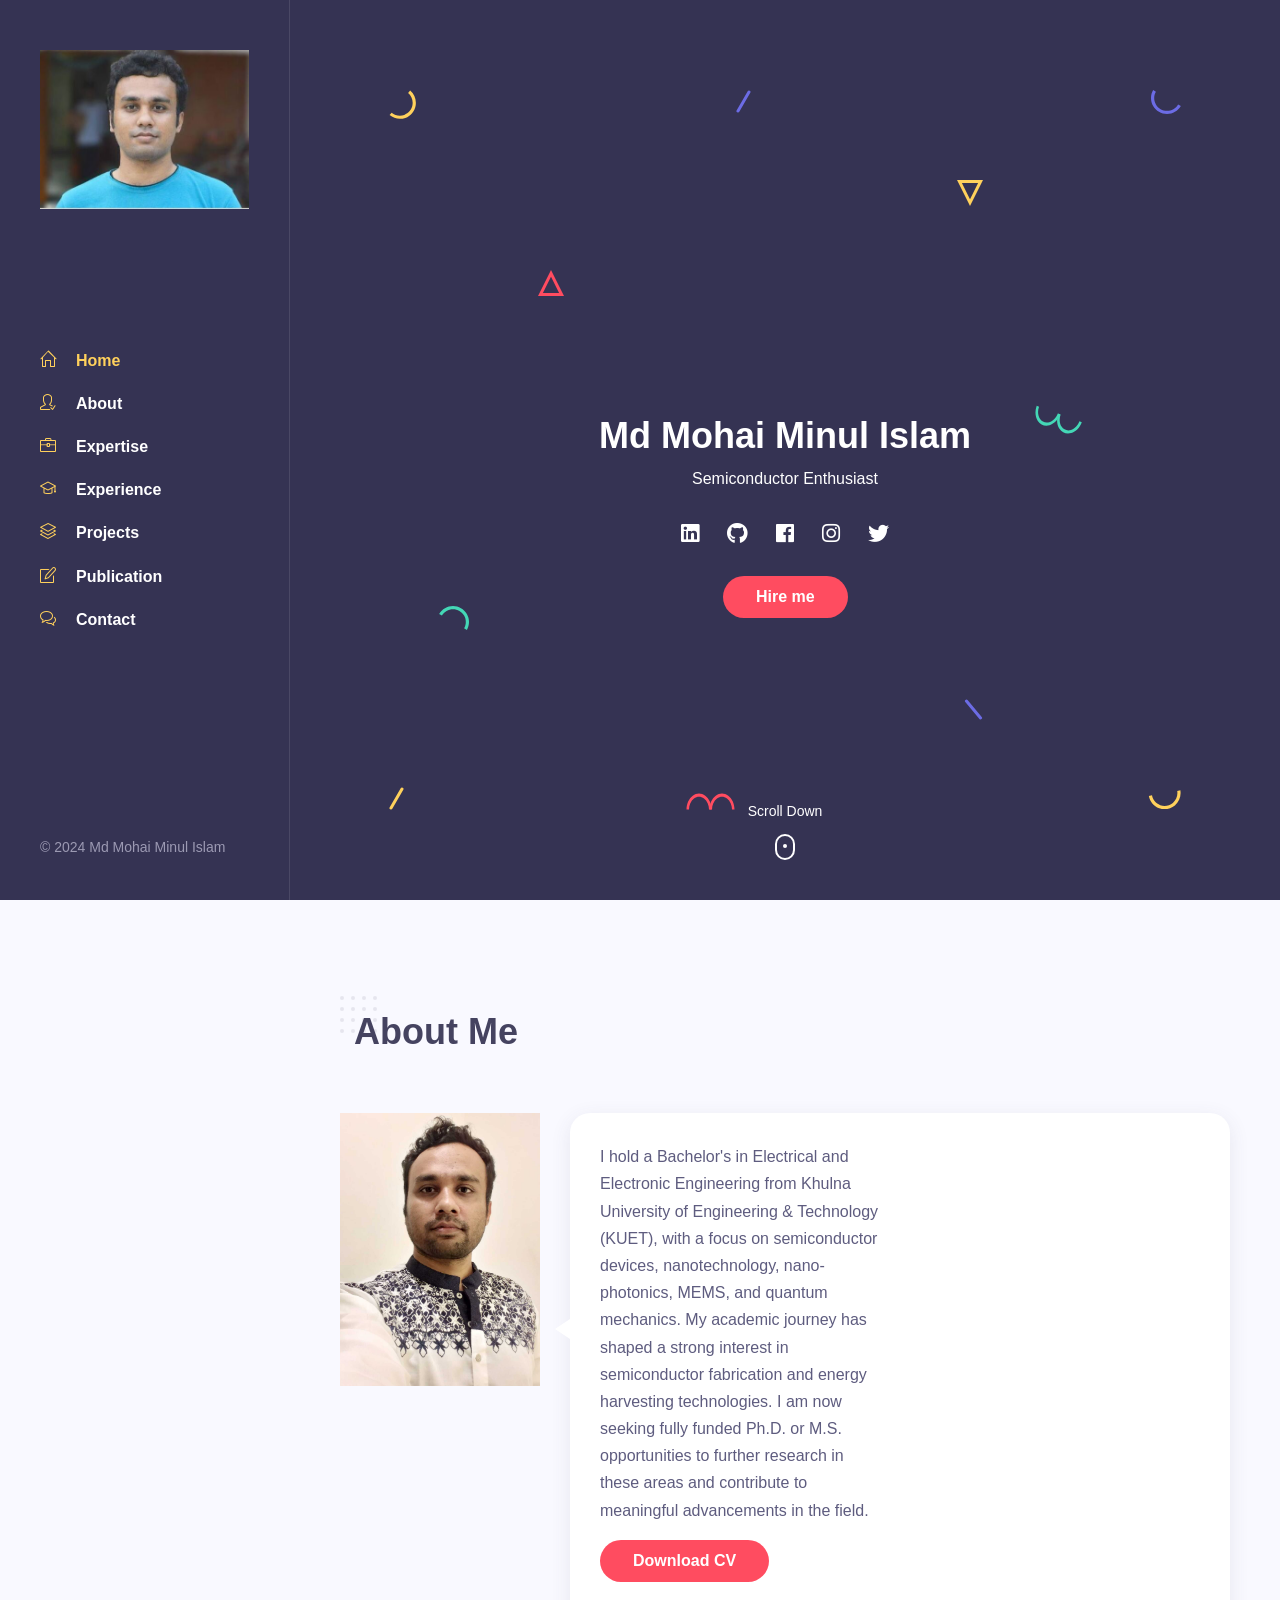
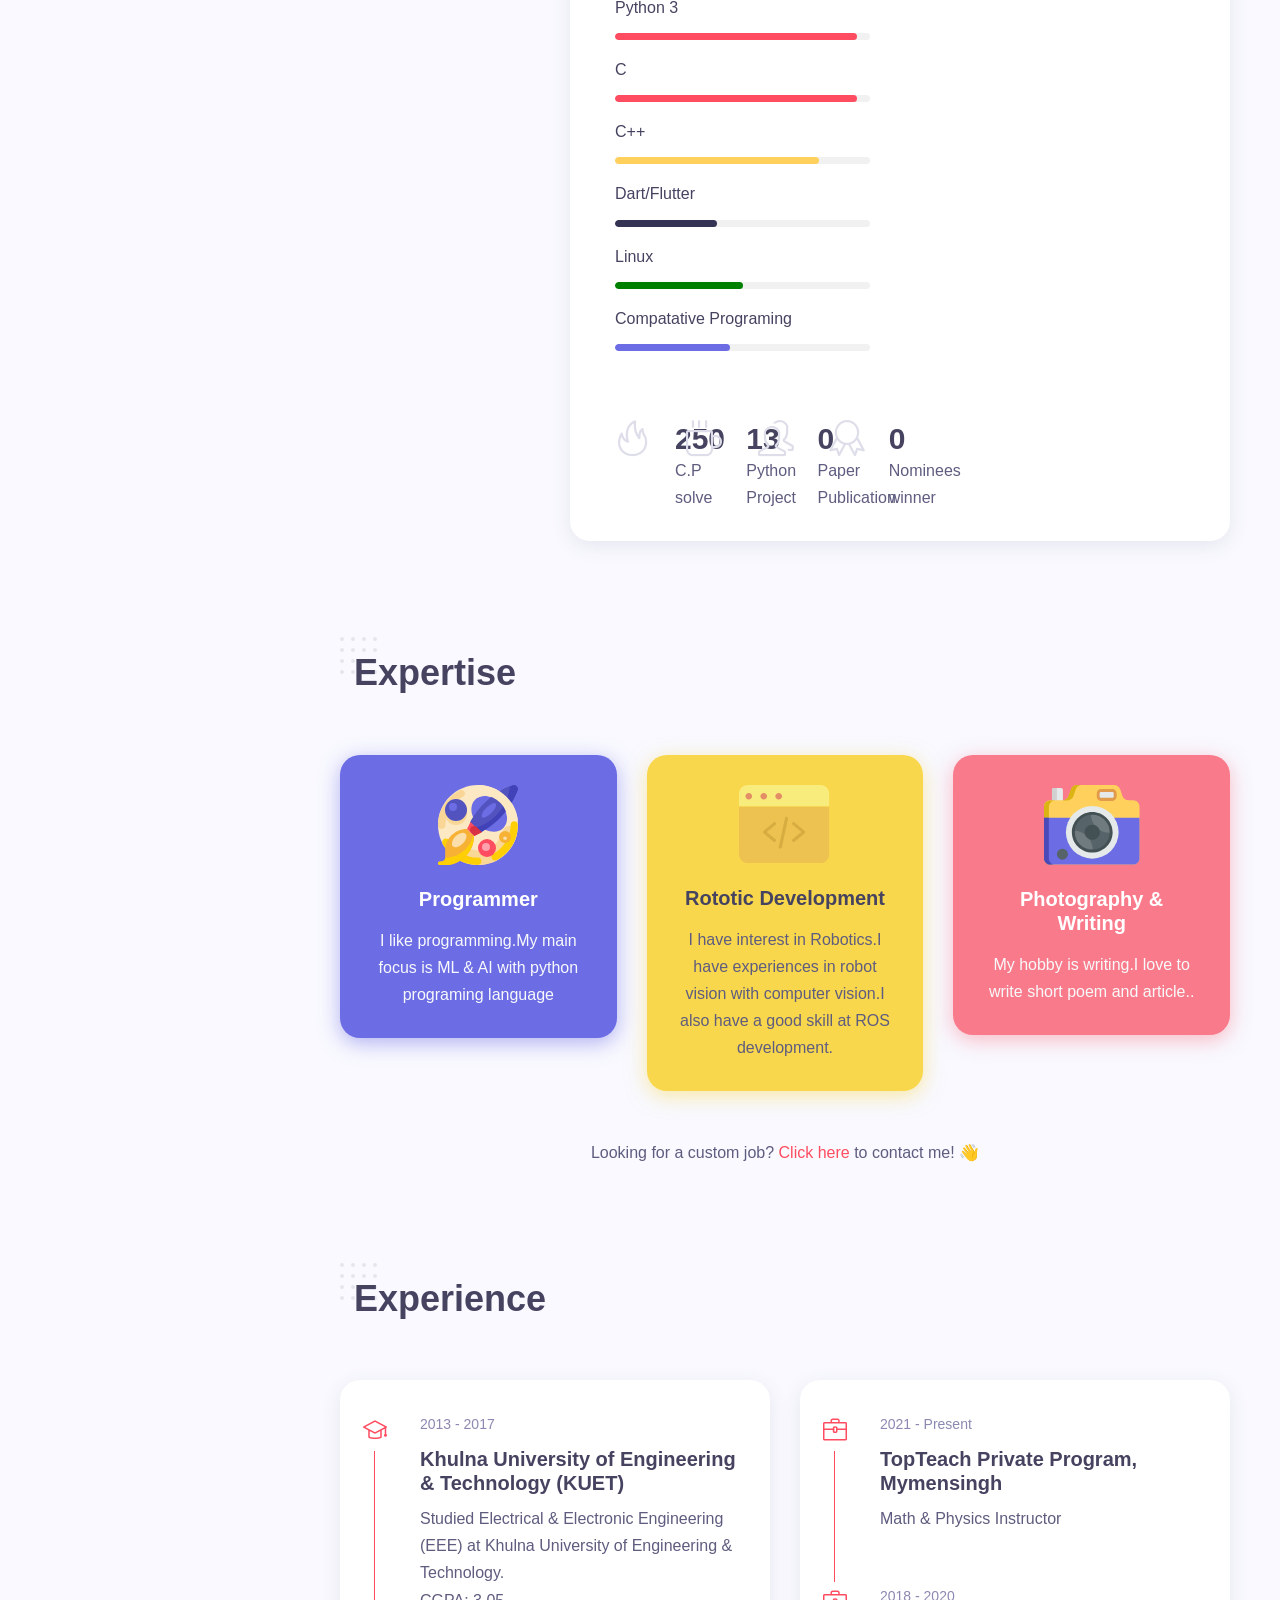
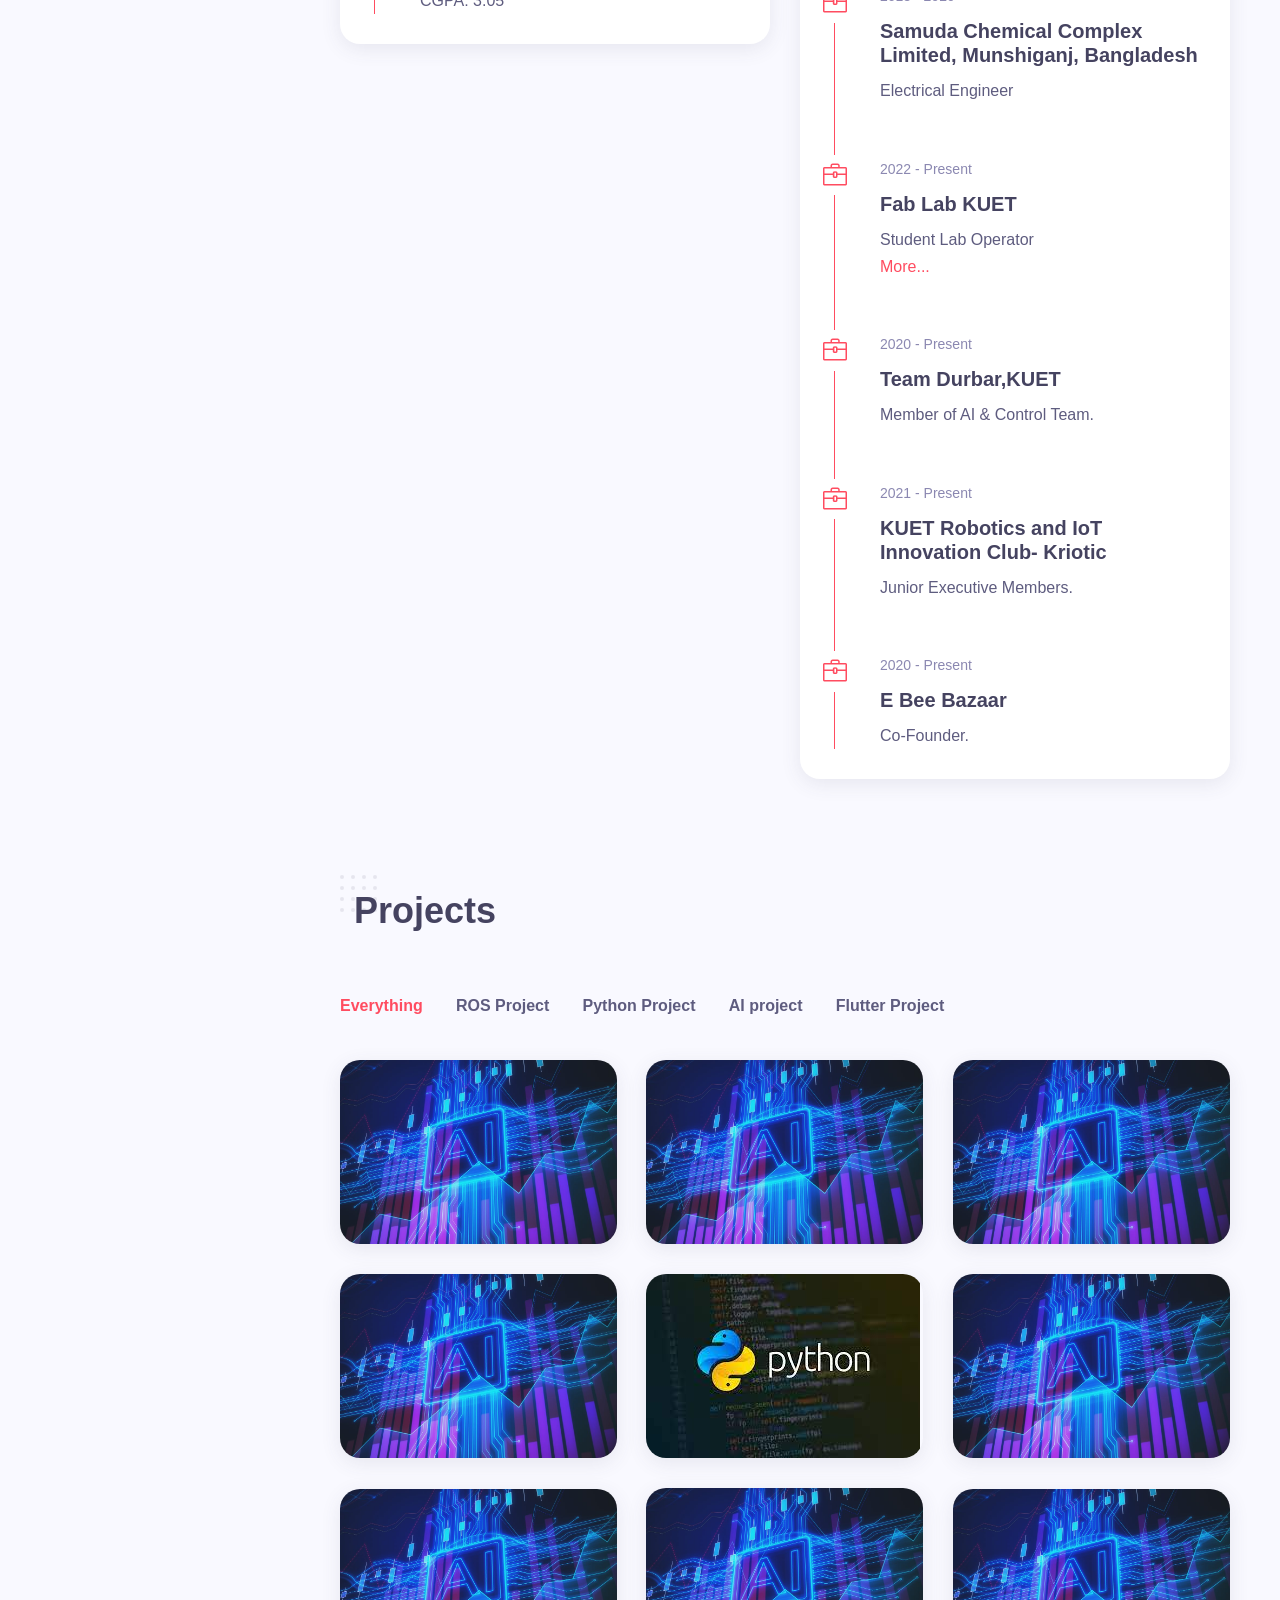
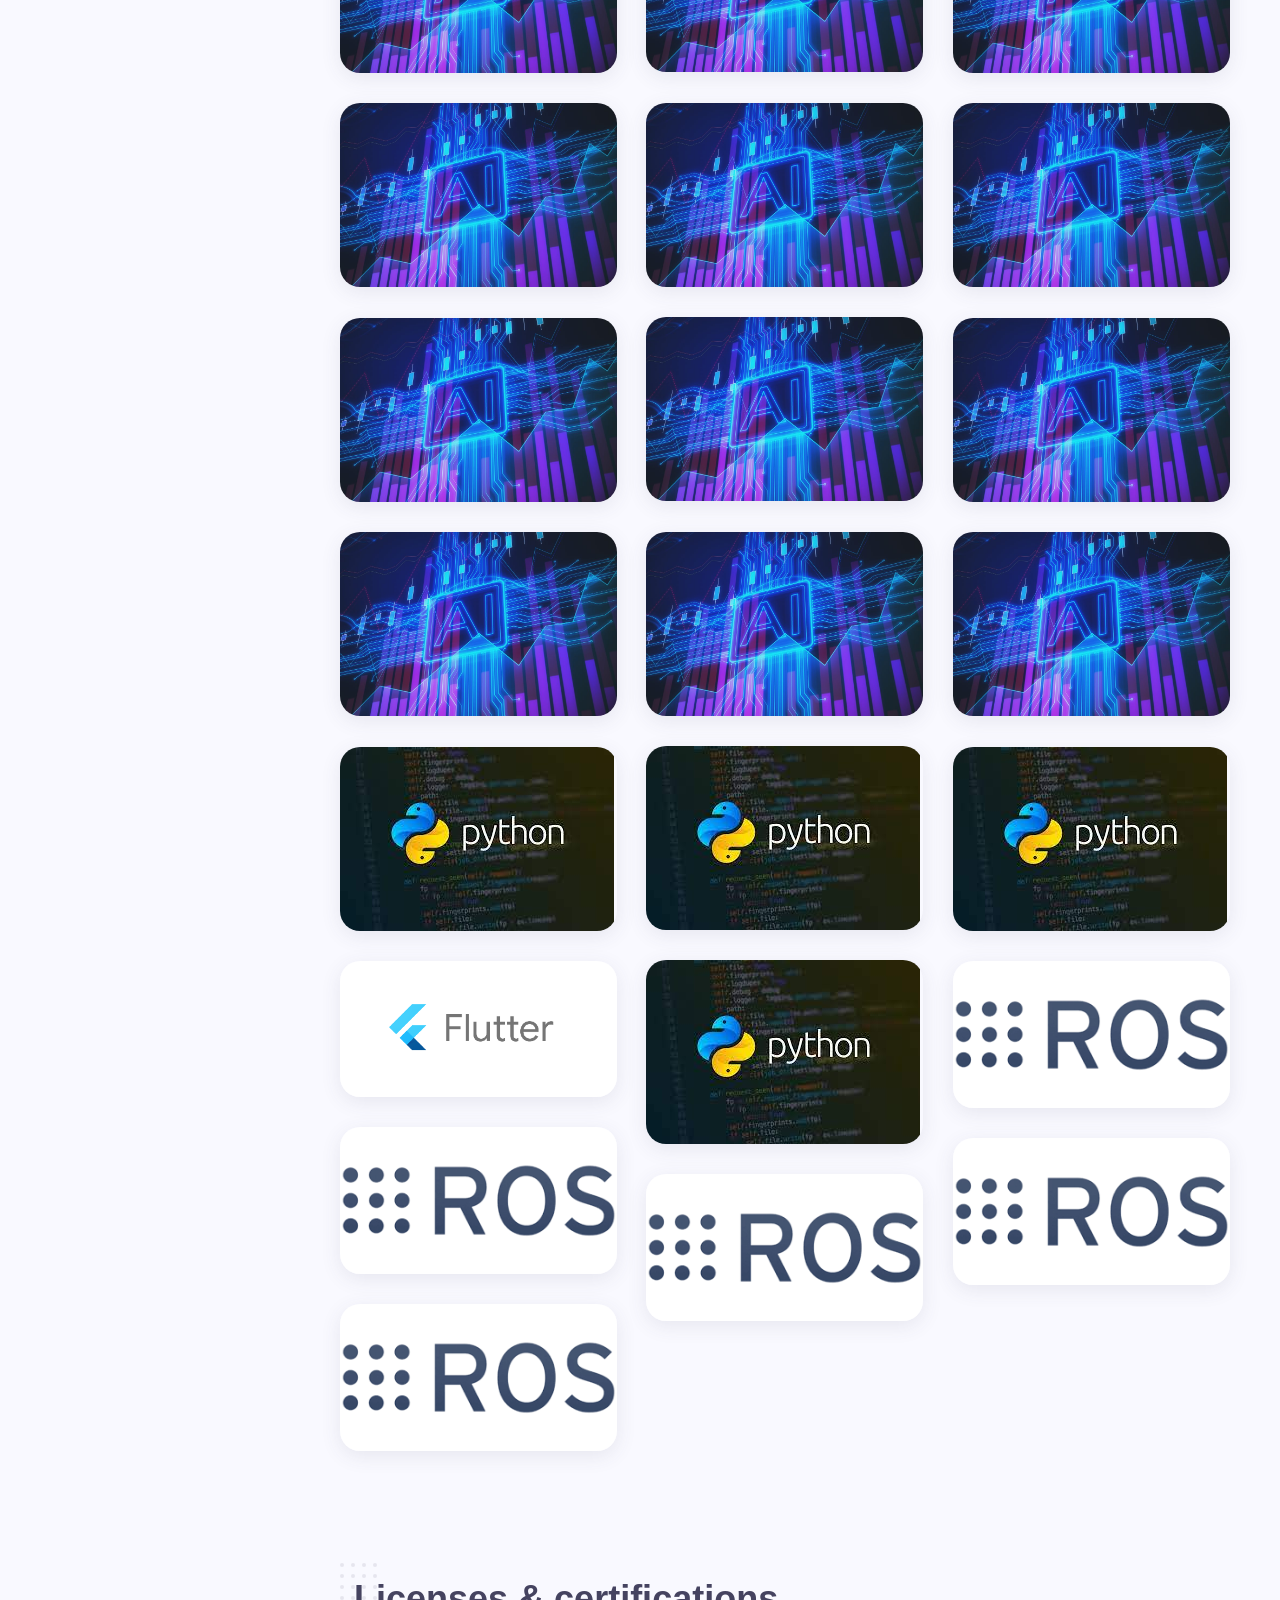
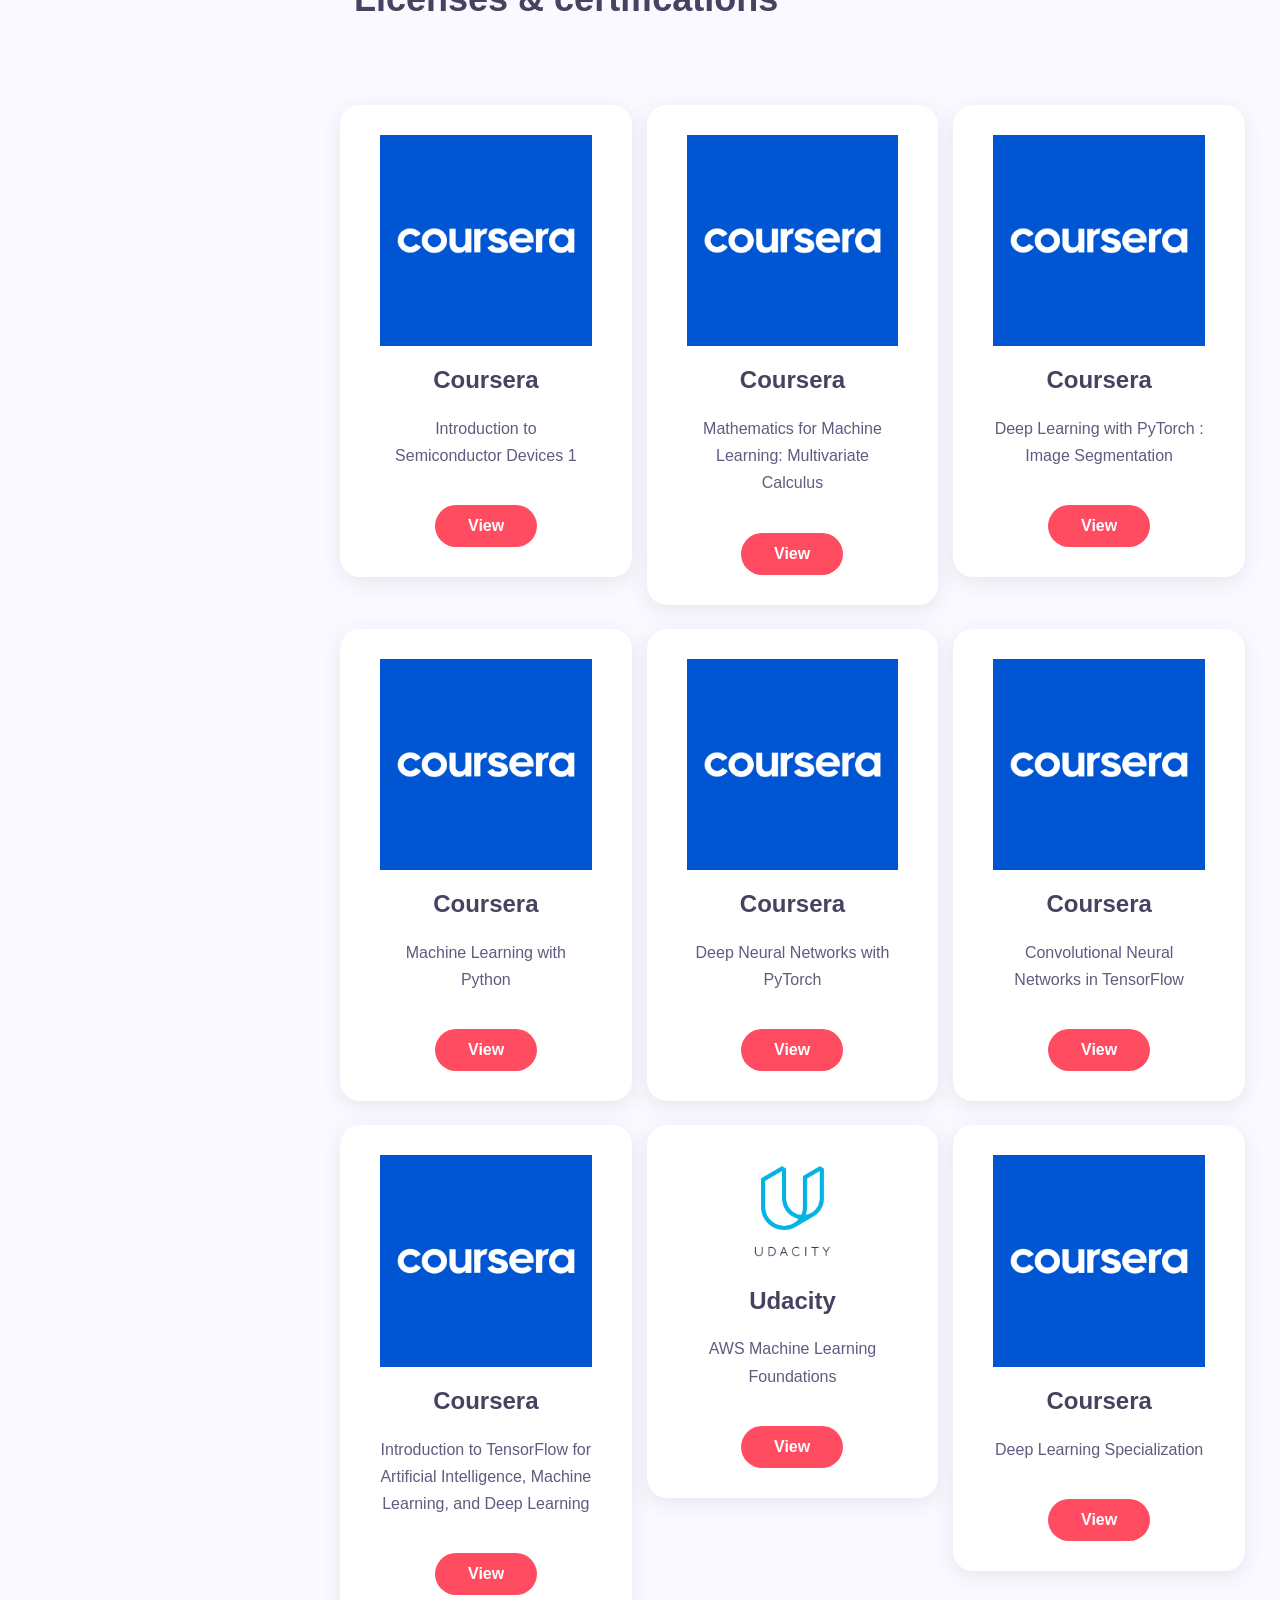
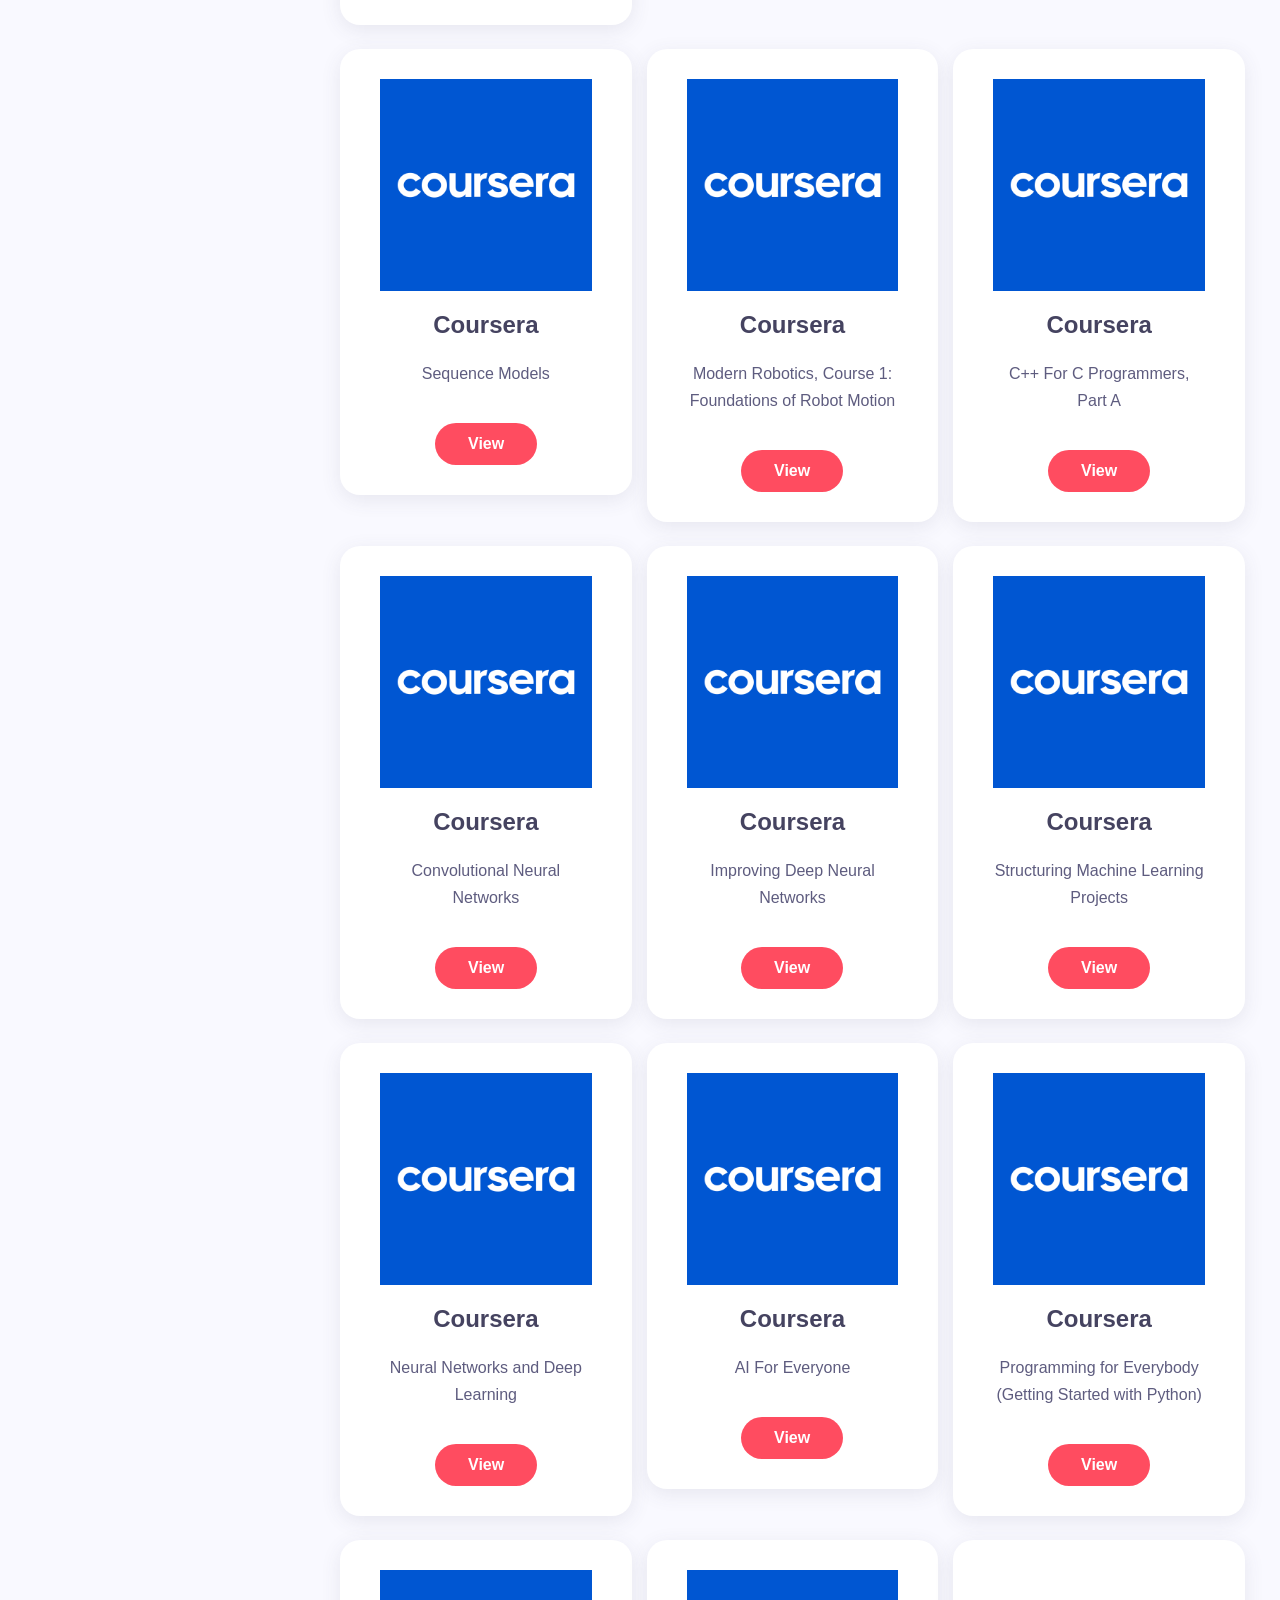
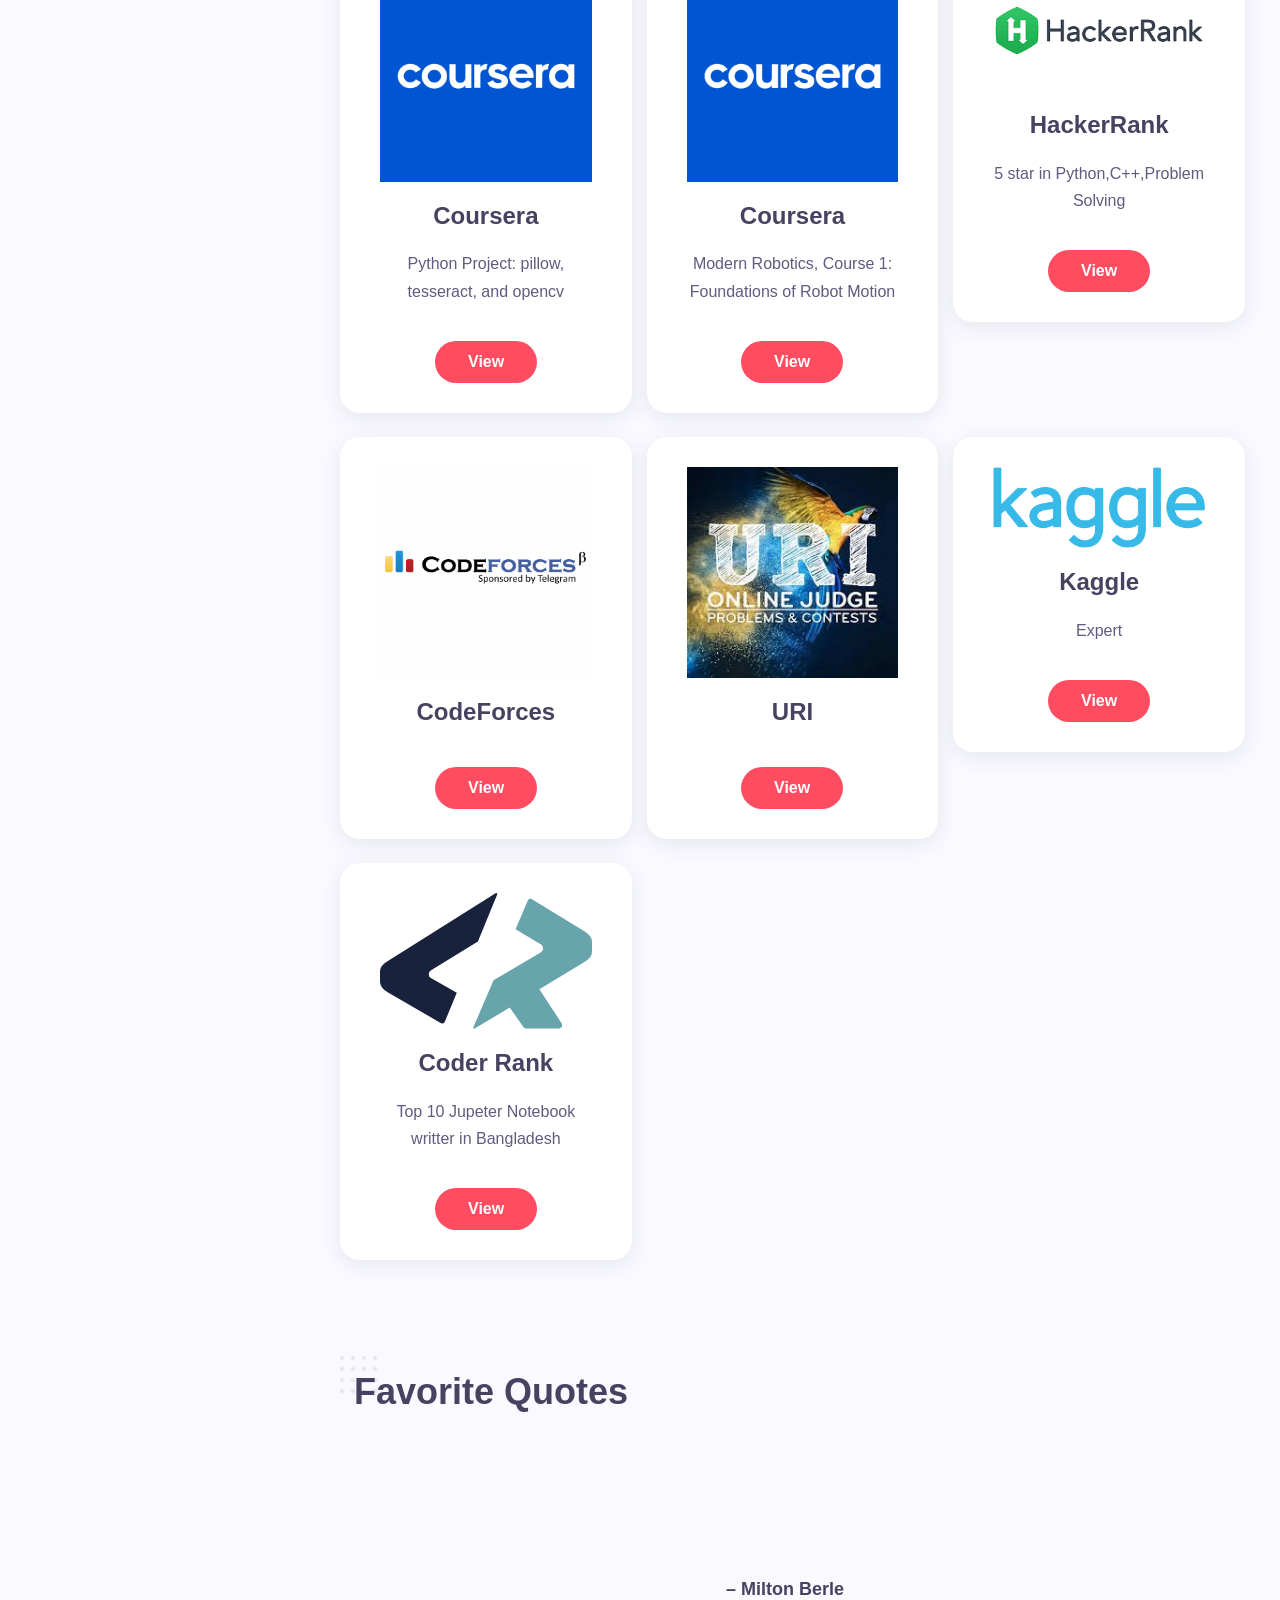
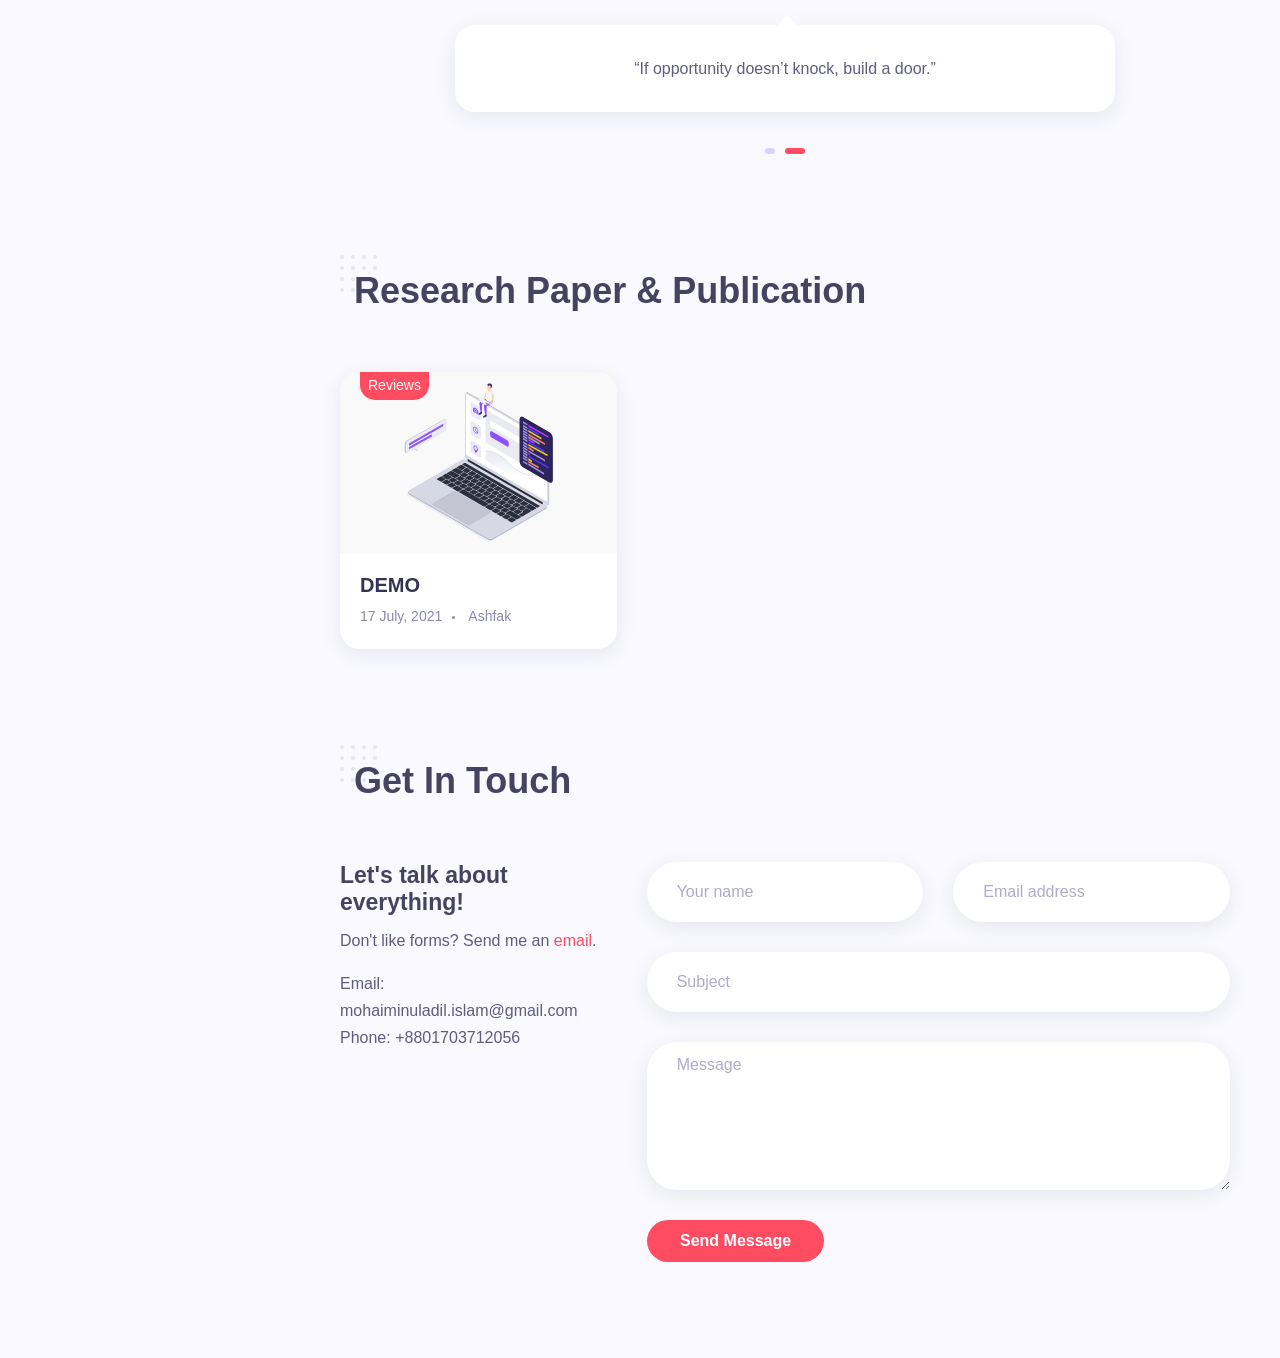
==== index.html @ f4e6ba31 "u" ====
<!DOCTYPE html>
<html lang="en-US">

<head>
	<meta http-equiv="Content-Type" content="text/html; charset=UTF-8">
	<title>Md Mohai Minul Islam</title>
	<meta name="description" content="Ashfak's - Portfolio ">
	<meta name="viewport" content="width=device-width, initial-scale=1, maximum-scale=1">
	<link rel="shortcut icon" type="image/x-icon" href="images/adil-02.jpg">

	<!-- STYLESHEETS -->
	<link rel="stylesheet" href="css/bootstrap.min.css" type="text/css" media="all">
	<link rel="stylesheet" href="css/all.min.css" type="text/css" media="all">
	<link rel="stylesheet" href="css/simple-line-icons.css" type="text/css" media="all">
	<link rel="stylesheet" href="css/slick.css" type="text/css" media="all">
	<link rel="stylesheet" href="css/animate.css" type="text/css" media="all">
	<link rel="stylesheet" href="css/magnific-popup.css" type="text/css" media="all">
	<link rel="stylesheet" href="css/style.css" type="text/css" media="all">

	<!--[if lt IE 9]>
      <script src="https://oss.maxcdn.com/html5shiv/3.7.2/html5shiv.min.js"></script>
      <script src="https://oss.maxcdn.com/respond/1.4.2/respond.min.js"></script>
    <![endif]-->

</head>

<body>

	<!-- Preloader -->
	<div id="preloader">
		<div class="outer">
			<!-- Google Chrome -->
			<div class="infinityChrome">
				<div></div>
				<div></div>
				<div></div>
			</div>

			<!-- Safari and others -->
			<div class="infinity">
				<div>
					<span></span>
				</div>
				<div>
					<span></span>
				</div>
				<div>
					<span></span>
				</div>
			</div>
			<!-- Stuff -->
			<svg xmlns="http://www.w3.org/2000/svg" version="1.1" class="goo-outer">
				<defs>
					<filter id="goo">
						<feGaussianBlur in="SourceGraphic" stdDeviation="6" result="blur" />
						<feColorMatrix in="blur" values="1 0 0 0 0  0 1 0 0 0  0 0 1 0 0  0 0 0 18 -7" result="goo" />
						<feBlend in="SourceGraphic" in2="goo" />
					</filter>
				</defs>
			</svg>
		</div>
	</div>

	<!-- mobile header -->
	<header class="mobile-header-1">
		<div class="container">
			<!-- menu icon -->
			<div class="menu-icon d-inline-flex mr-4">
				<button>
					<span></span>
				</button>
			</div>
			<!-- logo image -->
			<div class="site-logo">
				<a href="index.html">
					<img src="images/adil_01.jpg" alt="Bolby" />
				</a>
			</div>
		</div>
	</header>

	<!-- desktop header -->
	<header class="desktop-header-1 d-flex align-items-start flex-column">

		<!-- logo image -->
		<div class="site-logo">
			<a href="index.html">
				<img src="images/adil-02.jpg" alt="Bolby" />
			</a>
		</div>

		<!-- main menu -->
		<nav>
			<ul class="vertical-menu scrollspy">
				<li class="active"><a href="#home"><i class="icon-home"></i>Home</a></li>
				<li><a href="#about"><i class="icon-user-following"></i>About</a></li>
				<li><a href="#services"><i class="icon-briefcase"></i>Expertise</a></li>
				<li><a href="#experience"><i class="icon-graduation"></i>Experience</a></li>
				<li><a href="#works"><i class="icon-layers"></i>Projects</a></li>
				<li><a href="#blog"><i class="icon-note"></i>Publication</a></li>
				<li><a href="#contact"><i class="icon-bubbles"></i>Contact</a></li>
			</ul>
		</nav>

		<!-- site footer -->
		<div class="footer">
			<!-- copyright text -->
			<span class="copyright">© 2024 Md Mohai Minul Islam</span>
		</div>

	</header>

	<!-- main layout -->
	<main class="content">

		<!-- section home -->
		<section id="home" class="home d-flex align-items-center">
			<div class="container">

				<!-- intro -->
				<div class="intro">
					<!-- avatar image -->
					<img src="images/avatar-1.svg" alt="Bolby" class="mb-4" />

					<!-- info -->
					<h1 class="mb-2 mt-0">Md Mohai Minul Islam</h1>
					<span><span class="text-rotating">Electrical Engineer, Semiconductor Enthusiast, Python Programmer, Math Lover 
					</span></span>

					<!-- social icons -->
					<ul class="social-icons light list-inline mb-0 mt-4">
						<li class="list-inline-item"><a
								href="https://www.linkedin.com/in/md-mohai-minul-islam-771866124/"
								target="blank"><i class="fab fa-linkedin"></i></a></li>
						<li class="list-inline-item"><a href="https:  //github.com/AshfakYeafi" target="blank"><i
									class="fab fa-github"></i></a></li>
						<li class="list-inline-item"><a href="https://www.facebook.com/mohaiminulislam.adil.94"
								target="blank"><i class="fab fa-facebook"></i></a></li>
						<li class="list-inline-item"><a href="https://www.instagram.com/mohaiminul_islam_adil/"
								target="blank"><i class="fab fa-instagram"></i></a></li>
						<li class="list-inline-item"><a href="https://x.com/adileeemath" target="blank"><i
									class="fab fa-twitter"></i></a></li>
					</ul>

					<!-- buttons -->
					<div class="mt-4">
						<a href="#contact" class="btn btn-default">Hire me</a>
					</div>
				</div>

				<!-- scroll down mouse wheel -->
				<div class="scroll-down">
					<a href="#about" class="mouse-wrapper">
						<span>Scroll Down</span>
						<span class="mouse">
							<span class="wheel"></span>
						</span>
					</a>
				</div>

				<!-- parallax layers -->
				<div class="parallax" data-relative-input="true">

					<svg width="27" height="29" data-depth="0.3" class="layer p1"
						xmlns="../../../../../external.html?link=http://www.w3.org/2000/svg">
						<path
							d="M21.15625.60099c4.37954 3.67487 6.46544 9.40612 5.47254 15.03526-.9929 5.62915-4.91339 10.30141-10.2846 12.25672-5.37122 1.9553-11.3776.89631-15.75715-2.77856l2.05692-2.45134c3.50315 2.93948 8.3087 3.78663 12.60572 2.22284 4.297-1.5638 7.43381-5.30209 8.22768-9.80537.79387-4.50328-.8749-9.08872-4.37803-12.02821L21.15625.60099z"
							fill="#FFD15C" fill-rule="evenodd" />
					</svg>

					<svg width="26" height="26" data-depth="0.2" class="layer p2"
						xmlns="../../../../../external.html?link=http://www.w3.org/2000/svg">
						<path d="M13 3.3541L2.42705 24.5h21.1459L13 3.3541z" stroke="#FF4C60" stroke-width="3"
							fill="none" fill-rule="evenodd" />
					</svg>

					<svg width="30" height="25" data-depth="0.3" class="layer p3"
						xmlns="../../../../../external.html?link=http://www.w3.org/2000/svg">
						<path
							d="M.1436 8.9282C3.00213 3.97706 8.2841.92763 14.00013.92796c5.71605.00032 10.9981 3.04992 13.85641 8 2.8583 4.95007 2.8584 11.0491-.00014 16.00024l-2.77128-1.6c2.28651-3.96036 2.28631-8.84002.00011-12.8002-2.2862-3.96017-6.5124-6.40017-11.08513-6.4-4.57271.00018-8.79872 2.43984-11.08524 6.4002l-2.77128-1.6z"
							fill="#44D7B6" fill-rule="evenodd" />
					</svg>

					<svg width="15" height="23" data-depth="0.6" class="layer p4"
						xmlns="../../../../../external.html?link=http://www.w3.org/2000/svg">
						<rect transform="rotate(30 9.86603 10.13397)" x="7" width="3" height="25" rx="1.5"
							fill="#FFD15C" fill-rule="evenodd" />
					</svg>

					<svg width="15" height="23" data-depth="0.2" class="layer p5"
						xmlns="../../../../../external.html?link=http://www.w3.org/2000/svg">
						<rect transform="rotate(30 9.86603 10.13397)" x="7" width="3" height="25" rx="1.5"
							fill="#6C6CE5" fill-rule="evenodd" />
					</svg>

					<svg width="49" height="17" data-depth="0.5" class="layer p6"
						xmlns="../../../../../external.html?link=http://www.w3.org/2000/svg">
						<g fill="#FF4C60" fill-rule="evenodd">
							<path
								d="M.5 16.5c0-5.71709 2.3825-10.99895 6.25-13.8567 3.8675-2.85774 8.6325-2.85774 12.5 0C23.1175 5.50106 25.5 10.78292 25.5 16.5H23c0-4.57303-1.90625-8.79884-5-11.08535-3.09375-2.28652-6.90625-2.28652-10 0C4.90625 7.70116 3 11.92697 3 16.5H.5z" />
							<path
								d="M23.5 16.5c0-5.71709 2.3825-10.99895 6.25-13.8567 3.8675-2.85774 8.6325-2.85774 12.5 0C46.1175 5.50106 48.5 10.78292 48.5 16.5H46c0-4.57303-1.90625-8.79884-5-11.08535-3.09375-2.28652-6.90625-2.28652-10 0-3.09375 2.28651-5 6.51232-5 11.08535h-2.5z" />
						</g>
					</svg>

					<svg width="26" height="26" data-depth="0.4" class="layer p7"
						xmlns="../../../../../external.html?link=http://www.w3.org/2000/svg">
						<path d="M13 22.6459L2.42705 1.5h21.1459L13 22.6459z" stroke="#FFD15C" stroke-width="3"
							fill="none" fill-rule="evenodd" />
					</svg>

					<svg width="19" height="21" data-depth="0.3" class="layer p8"
						xmlns="../../../../../external.html?link=http://www.w3.org/2000/svg">
						<rect transform="rotate(-40 6.25252 10.12626)" x="7" width="3" height="25" rx="1.5"
							fill="#6C6CE5" fill-rule="evenodd" />
					</svg>

					<svg width="30" height="25" data-depth="0.3" data-depth-y="-1.30" class="layer p9"
						xmlns="../../../../../external.html?link=http://www.w3.org/2000/svg">
						<path
							d="M29.8564 16.0718c-2.85854 4.95114-8.1405 8.00057-13.85654 8.00024-5.71605-.00032-10.9981-3.04992-13.85641-8-2.8583-4.95007-2.8584-11.0491.00014-16.00024l2.77128 1.6c-2.28651 3.96036-2.28631 8.84002-.00011 12.8002 2.2862 3.96017 6.5124 6.40017 11.08513 6.4 4.57271-.00018 8.79872-2.43984 11.08524-6.4002l2.77128 1.6z"
							fill="#6C6CE5" fill-rule="evenodd" />
					</svg>

					<svg width="47" height="29" data-depth="0.2" class="layer p10"
						xmlns="../../../../../external.html?link=http://www.w3.org/2000/svg">
						<g fill="#44D7B6" fill-rule="evenodd">
							<path
								d="M46.78878 17.19094c-1.95535 5.3723-6.00068 9.52077-10.61234 10.8834-4.61167 1.36265-9.0893-.26708-11.74616-4.27524-2.65686-4.00817-3.08917-9.78636-1.13381-15.15866l2.34923.85505c-1.56407 4.29724-1.2181 8.92018.90705 12.12693 2.12514 3.20674 5.70772 4.5107 9.39692 3.4202 3.68921-1.0905 6.92581-4.40949 8.48988-8.70673l2.34923.85505z" />
							<path
								d="M25.17585 9.32448c-1.95535 5.3723-6.00068 9.52077-10.61234 10.8834-4.61167 1.36264-9.0893-.26708-11.74616-4.27525C.16049 11.92447-.27182 6.14628 1.68354.77398l2.34923.85505c-1.56407 4.29724-1.2181 8.92018.90705 12.12692 2.12514 3.20675 5.70772 4.5107 9.39692 3.4202 3.68921-1.0905 6.92581-4.40948 8.48988-8.70672l2.34923.85505z" />
						</g>
					</svg>

					<svg width="33" height="20" data-depth="0.5" class="layer p11"
						xmlns="../../../../../external.html?link=http://www.w3.org/2000/svg">
						<path
							d="M32.36774.34317c.99276 5.63023-1.09332 11.3614-5.47227 15.03536-4.37895 3.67396-10.3855 4.73307-15.75693 2.77837C5.76711 16.2022 1.84665 11.53014.8539 5.8999l3.15139-.55567c.7941 4.50356 3.93083 8.24147 8.22772 9.8056 4.29688 1.56413 9.10275.71673 12.60554-2.2227C28.34133 9.98771 30.01045 5.4024 29.21635.89884l3.15139-.55567z"
							fill="#FFD15C" fill-rule="evenodd" />
					</svg>

				</div>
			</div>

		</section>

		<!-- section about -->
		<section id="about">

			<div class="container">

				<!-- section title -->
				<h2 class="section-title wow fadeInUp">About Me</h2>

				<div class="spacer" data-height="60"></div>

				<div class="row">

					<div class="col-md-3">
						<div class="text-center text-md-left">
							<!-- avatar image -->
							<img src="images/adil_01.jpg" alt="Bolby" />
						</div>
						<div class="spacer d-md-none d-lg-none" data-height="30"></div>
					</div>

					<div class="col-md-9 triangle-left-md triangle-top-sm">
						<div class="rounded bg-white shadow-dark padding-30">
							<div class="row">
								<div class="col-md-6">
									<!-- about text -->
									<p>I hold a Bachelor's in Electrical and Electronic Engineering from Khulna
										University of Engineering & Technology (KUET), with a focus on semiconductor
										devices, nanotechnology, nano-photonics, MEMS, and quantum mechanics. My
										academic journey has shaped a strong interest in semiconductor fabrication and
										energy harvesting technologies. I am now seeking fully funded Ph.D. or M.S.
										opportunities to further research in these areas and contribute to meaningful
										advancements in the field.</p>
									<div class="mt-3">
										<a href="https://drive.google.com/file/d/1tDrR6EP5IIOrDOxbD037Hi5mh2gFNavp/view"
											class="btn btn-default">Download CV</a>
									</div>
									
									<div class="container">
										<div class="column">
											<p> <!-- skill item -->
									<div class="skill-item">
										<div class="skill-info clearfix">
											<h4 class="float-left mb-3 mt-0">Python 3</h4>
											<span class="float-right"></span>
										</div>
										<div class="progress">
											<div class="progress-bar data-background" role="progressbar"
												aria-valuemin="0" aria-valuemax="100" aria-valuenow="95"
												data-color="#FF4C60">
											</div>
										</div>
										<div class="spacer" data-height="20"></div>
									</div>

									<div class="skill-item">
										<div class="skill-info clearfix">
											<h4 class="float-left mb-3 mt-0">C</h4>
											<span class="float-right"></span>
										</div>
										<div class="progress">
											<div class="progress-bar data-background" role="progressbar"
												aria-valuemin="0" aria-valuemax="100" aria-valuenow="95"
												data-color="#FF4C60">
											</div>
										</div>
										<div class="spacer" data-height="20"></div>
									</div>



									<div class="skill-item">
										<div class="skill-info clearfix">
											<h4 class="float-left mb-3 mt-0">C++</h4>
											<span class="float-right"></span>
										</div>
										<div class="progress">
											<div class="progress-bar data-background" role="progressbar"
												aria-valuemin="0" aria-valuemax="100" aria-valuenow="80"
												data-color="#FFD15C">
											</div>
										</div>
										<div class="spacer" data-height="20"></div>
									</div>



									<div class="skill-item">
										<div class="skill-info clearfix">
											<h4 class="float-left mb-3 mt-0">Dart/Flutter</h4>
											<span class="float-right"></span>
										</div>
										<div class="progress">
											<div class="progress-bar data-background" role="progressbar"
												aria-valuemin="0" aria-valuemax="100" aria-valuenow="40"
												data-color="#FFD15L">
											</div>
										</div>
										<div class="spacer" data-height="20"></div>
									</div>



									<div class="skill-item">
										<div class="skill-info clearfix">
											<h4 class="float-left mb-3 mt-0">Linux</h4>
											<span class="float-right"></span>
										</div>
										<div class="progress">
											<div class="progress-bar data-background" role="progressbar"
												aria-valuemin="0" aria-valuemax="100" aria-valuenow="50"
												data-color="green">
											</div>
										</div>
										<div class="spacer" data-height="20"></div>
									</div>


									<!-- skill item -->
									<div class="skill-item">
										<div class="skill-info clearfix">
											<h4 class="float-left mb-3 mt-0">Compatative Programing</h4>
											<span class="float-right"></span>
										</div>
										<div class="progress">
											<div class="progress-bar data-background" role="progressbar"
												aria-valuemin="0" aria-valuemax="100" aria-valuenow="45"
												data-color="#6C6CE5">
											</div>
										</div>
				<!-- row end -->

				<div class="spacer" data-height="70"></div>

				<div class="row">

					<div class="col-md-3 col-sm-6">
						<!-- fact item -->
						<div class="fact-item">
							<span class="icon icon-fire"></span>
							<div class="details">
								<h3 class="mb-0 mt-0 number"><em class="count">250</em></h3>
								<p class="mb-0">C.P solve</p>
							</div>
						</div>
						<div class="spacer d-md-none d-lg-none" data-height="30"></div>
					</div>

					<div class="col-md-3 col-sm-6">
						<!-- fact item -->
						<div class="fact-item">
							<span class="icon icon-cup"></span>
							<div class="details">
								<h3 class="mb-0 mt-0 number"><em class="count">13</em></h3>
								<p class="mb-0">Python Project</p>
							</div>
						</div>
						<div class="spacer d-md-none d-lg-none" data-height="30"></div>
					</div>

					<div class="col-md-3 col-sm-6">
						<!-- fact item -->
						<div class="fact-item">
							<span class="icon icon-people"></span>
							<div class="details">
								<h3 class="mb-0 mt-0 number"><em class="count">0</em></h3>
								<p class="mb-0">Paper Publication</p>
							</div>
						</div>
						<div class="spacer d-md-none d-lg-none" data-height="30"></div>
					</div>

					<div class="col-md-3 col-sm-6">
						<!-- fact item -->
						<div class="fact-item">
							<span class="icon icon-badge"></span>
							<div class="details">
								<h3 class="mb-0 mt-0 number"><em class="count">0</em></h3>
								<p class="mb-0">Nominees winner</p>
							</div>
						</div>
					</div>

				</div>

			</div>

		</section>

		<!-- section services -->
		<section id="services">

			<div class="container">

				<!-- section title -->
				<h2 class="section-title wow fadeInUp">Expertise</h2>

				<div class="spacer" data-height="60"></div>

				<div class="row">

					<div class="col-md-4">
						<!-- service box -->
						<div class="service-box rounded data-background padding-30 text-center text-light shadow-blue"
							data-color="#6C6CE5">
							<img src="images/service-1.svg" alt="UI/UX design" />
							<h3 class="mb-3 mt-0">Programmer</h3>
							<p class="mb-0">I like programming.My main focus is ML & AI with python programing language
							</p>
						</div>
						<div class="spacer d-md-none d-lg-none" data-height="30"></div>
					</div>

					<div class="col-md-4">
						<!-- service box -->
						<div class="service-box rounded data-background padding-30 text-center shadow-yellow"
							data-color="#F9D74C">
							<img src="images/service-2.svg" alt="UI/UX design" />
							<h3 class="mb-3 mt-0">Rototic Development</h3>
							<p class="mb-0">I have interest in Robotics.I have experiences in robot vision with computer
								vision.I also have a good skill at ROS development.</p>
						</div>
						<div class="spacer d-md-none d-lg-none" data-height="30"></div>
					</div>

					<div class="col-md-4">
						<!-- service box -->
						<div class="service-box rounded data-background padding-30 text-center text-light shadow-pink"
							data-color="#F97B8B">
							<img src="images/service-3.svg" alt="UI/UX design" />
							<h3 class="mb-3 mt-0">Photography & Writing</h3>
							<p class="mb-0">My hobby is writing.I love to write short poem and article..</p>
						</div>
					</div>

				</div>

				<div class="mt-5 text-center">
					<p class="mb-0">Looking for a custom job? <a href="#contact">Click here</a> to contact me! 👋</p>
				</div>

			</div>

		</section>

		<!-- section experience -->
		<section id="experience">

			<div class="container">

				<!-- section title -->
				<h2 class="section-title wow fadeInUp">Experience</h2>

				<div class="spacer" data-height="60"></div>

				<div class="row">

					<div class="col-md-6">

						<!-- timeline wrapper -->
						<div class="timeline edu bg-white rounded shadow-dark padding-30 overflow-hidden">

							<!-- timeline item -->
							<div class="timeline-container wow fadeInUp">
								<div class="content">
									<span class="time">2013 - 2017</span>
									<h3 class="title">Khulna University of Engineering & Technology (KUET)</h3>
									<p>Studied Electrical & Electronic Engineering (EEE) at Khulna University of
										Engineering & Technology.<br>CGPA: 3.05</p>
								</div>
							</div>


						

							<!-- main line -->
							<span class="line"></span>

						</div>

					</div>

					<div class="col-md-6">

						<!-- responsive spacer -->
						<div class="spacer d-md-none d-lg-none" data-height="30"></div>

						<!-- timeline wrapper -->
						<div class="timeline exp bg-white rounded shadow-dark padding-30 overflow-hidden">

							<!-- timeline item -->
							<div class="timeline-container wow fadeInUp">
								<div class="content">
									<span class="time">2021 - Present</span>
									<h3 class="title">TopTeach Private Program, Mymensingh</h3>
									<p>Math & Physics Instructor</p>

								</div>
							</div>

							<!-- timeline item -->
							<div class="timeline-container wow fadeInUp">
								<div class="content">
									<span class="time">2018 - 2020</span>
									<h3 class="title"> Samuda Chemical Complex Limited, Munshiganj, Bangladesh</h3>
									<p>Electrical Engineer
									</p>
								</div>
							</div>

							<!-- timeline item -->
							<div class="timeline-container wow fadeInUp">
								<div class="content">
									<span class="time">2022 - Present</span>
									<h3 class="title">Fab Lab KUET </a></h3>
									<p>Student Lab Operator</p>
									<p><a href="https://www2.kuet.ac.bd/fablab/" target="blank">More...</a></p>
								</div>
							</div>

							<!-- timeline item -->
							<div class="timeline-container wow fadeInUp">
								<div class="content">
									<span class="time">2020 - Present</span>
									<h3 class="title">Team Durbar,KUET</h3>
									<p>Member of AI & Control Team.</p>
								</div>
							</div>

							<!-- timeline item -->
							<div class="timeline-container wow fadeInUp" data-wow-delay="0.2s">
								<div class="content">
									<span class="time">2021 - Present</span>
									<h3 class="title">KUET Robotics and IoT Innovation Club- Kriotic</h3>
									<p>Junior Executive Members.</p>
								</div>
							</div>


							<div class="timeline-container wow fadeInUp" data-wow-delay="0.2s">
								<div class="content">
									<span class="time">2020 - Present</span>
									<h3 class="title">E Bee Bazaar</h3>
									<p>Co-Founder.</p>
								</div>
							</div>

							<!-- main line -->
							<span class="line"></span>

						</div>

					</div>

				</div>

			</div>

		</section>

		<!-- section works -->
		<section id="works">

			<div class="container">

				<!-- section title -->
				<h2 class="section-title wow fadeInUp">Projects</h2>

				<div class="spacer" data-height="60"></div>

				<!-- portfolio filter (desktop) -->
				<ul class="portfolio-filter list-inline wow fadeInUp">
					<li class="current list-inline-item" data-filter="*">Everything</li>
					<li class="list-inline-item" data-filter=".ros">ROS Project</li>
					<li class="list-inline-item" data-filter=".python">Python Project</li>
					<li class="list-inline-item" data-filter=".ai">AI project</li>
					<li class="list-inline-item" data-filter=".flutter">Flutter Project</li>
				</ul>

				<!-- portfolio filter (mobile) -->
				<div class="pf-filter-wrapper">
					<select class="portfolio-filter-mobile">
						<option value="*">Everything</option>
						<option value=".ros">ROS Project</option>
						<option value=".python">Python Project</option>
						<option value=".ai">AI project</option>
						<option value=".flutter">Flutter Project</option>
					</select>
				</div>

				<!-- portolio wrapper -->
				<div class="row portfolio-wrapper">



					<!-- portfolio item -->
					<div class="col-md-4 col-sm-6 grid-item ai">
						<a href="https://www.youtube.com/watch?v=nizo7P0QCeE" class="work-video">
							<div class="portfolio-item rounded shadow-dark">
								<div class="details">
									<span class="term">AI</span>
									<h4 class="title">Real-time Heart Rate Estimation using Live Video Feed</h4>
									<span class="more-button"><i class="icon-camrecorder"></i></span>
								</div>
								<div class="thumb">
									<img src="images/ai.jpg" alt="Portfolio-title" />
									<div class="mask"></div>
								</div>
							</div>
						</a>
					</div>



					<!-- portfolio item -->
					<div class="col-md-4 col-sm-6 grid-item ai">
						<a href="https://www.youtube.com/watch?v=dET7yRMlp9k" class="work-video">
							<div class="portfolio-item rounded shadow-dark">
								<div class="details">
									<span class="term">AI</span>
									<h4 class="title">Classification Web App</h4>
									<span class="more-button"><i class="icon-camrecorder"></i></span>
								</div>
								<div class="thumb">
									<img src="images/ai.jpg" alt="Portfolio-title" />
									<div class="mask"></div>
								</div>
							</div>
						</a>
					</div>


					<!-- portfolio item -->
					<div class="col-md-4 col-sm-6 grid-item ai">
						<a href="https://www.youtube.com/watch?v=UcztgTYu8Ek" class="work-video">
							<div class="portfolio-item rounded shadow-dark">
								<div class="details">
									<span class="term">Python3,AI</span>
									<h4 class="title">Game Controller with Open-CV+MediaPipe🏁🏁🏁</h4>
									<span class="more-button"><i class="icon-camrecorder"></i></span>
								</div>
								<div class="thumb">
									<img src="images/ai.jpg" alt="Portfolio-title" />
									<div class="mask"></div>
								</div>
							</div>
						</a>
					</div>



					<!-- portfolio item -->
					<div class="col-md-4 col-sm-6 grid-item ai">
						<a href="https://www.youtube.com/watch?v=NE5YtzYzFVc" class="work-video">
							<div class="portfolio-item rounded shadow-dark">
								<div class="details">
									<span class="term">Python3,AI</span>
									<h4 class="title">Real Time American Sign Language Detection Python</h4>
									<span class="more-button"><i class="icon-camrecorder"></i></span>
								</div>
								<div class="thumb">
									<img src="images/ai.jpg" alt="Portfolio-title" />
									<div class="mask"></div>
								</div>
							</div>
						</a>
					</div>



					<!-- portfolio item -->
					<div class="col-md-4 col-sm-6 grid-item python">
						<a href="https://www.youtube.com/watch?v=-OIz_bxd7gw" class="work-video">
							<div class="portfolio-item rounded shadow-dark">
								<div class="details">
									<span class="term">Python3</span>
									<h4 class="title">⌨️Virtual Keyboard with Python & Mediapipe.⌨️</h4>
									<span class="more-button"><i class="icon-camrecorder"></i></span>
								</div>
								<div class="thumb">
									<img src="images/python.jpeg" alt="Portfolio-title" />
									<div class="mask"></div>
								</div>
							</div>
						</a>
					</div>
					<!-- portfolio item -->
					<div class="col-md-4 col-sm-6 grid-item ai">
						<a href="https://www.youtube.com/watch?v=zMjCW-8nRmw" class="work-video">
							<div class="portfolio-item rounded shadow-dark">
								<div class="details">
									<span class="term">Python3,AI</span>
									<h4 class="title">Handwritten circuit components detection using YoloV5.</h4>
									<span class="more-button"><i class="icon-camrecorder"></i></span>
								</div>
								<div class="thumb">
									<img src="images/ai.jpg" alt="Portfolio-title" />
									<div class="mask"></div>
								</div>
							</div>
						</a>
					</div>


					<!-- portfolio item -->
					<div class="col-md-4 col-sm-6 grid-item ai">
						<a href="https://www.youtube.com/watch?v=IevKuOcNaWo" class="work-video">
							<div class="portfolio-item rounded shadow-dark">
								<div class="details">
									<span class="term">Python3,AI</span>
									<h4 class="title">Drone Camera Fire Detection with YOLOV5 & PyTorch. </h4>
									<span class="more-button"><i class="icon-camrecorder"></i></span>
								</div>
								<div class="thumb">
									<img src="images/ai.jpg" alt="Portfolio-title" />
									<div class="mask"></div>
								</div>
							</div>
						</a>
					</div>

					<!-- portfolio item -->
					<div class="col-md-4 col-sm-6 grid-item ai">
						<a href="https://www.youtube.com/watch?v=KSMY0xAiZ5c" class="work-video">
							<div class="portfolio-item rounded shadow-dark">
								<div class="details">
									<span class="term">Python3,AI</span>
									<h4 class="title">Barisal road Real TIme Vehicle Detection </h4>
									<span class="more-button"><i class="icon-camrecorder"></i></span>
								</div>
								<div class="thumb">
									<img src="images/ai.jpg" alt="Portfolio-title" />
									<div class="mask"></div>
								</div>
							</div>
						</a>
					</div>

					<!-- portfolio item -->
					<div class="col-md-4 col-sm-6 grid-item ai">
						<a href="https://www.youtube.com/watch?v=6pxc6YUuhu8" class="work-video">
							<div class="portfolio-item rounded shadow-dark">
								<div class="details">
									<span class="term">Python3,AI</span>
									<h4 class="title">Plastic waste identification 👩‍🌾🧑‍🌾👨‍🌾</h4>
									<span class="more-button"><i class="icon-camrecorder"></i></span>
								</div>
								<div class="thumb">
									<img src="images/ai.jpg" alt="Portfolio-title" />
									<div class="mask"></div>
								</div>
							</div>
						</a>
					</div>



					<!-- portfolio item -->
					<div class="col-md-4 col-sm-6 grid-item ai">
						<a href="https://www.youtube.com/watch?v=BE_4n3WcJ3Q" class="work-video">
							<div class="portfolio-item rounded shadow-dark">
								<div class="details">
									<span class="term">Python3,AI</span>
									<h4 class="title">Underwater Plastic Waste Detection with Deep Neural Network &
										Computer Vision</h4>
									<span class="more-button"><i class="icon-camrecorder"></i></span>
								</div>
								<div class="thumb">
									<img src="images/ai.jpg" alt="Portfolio-title" />
									<div class="mask"></div>
								</div>
							</div>
						</a>
					</div>
					<!-- portfolio item -->
					<div class="col-md-4 col-sm-6 grid-item ai">
						<a href="https://www.youtube.com/watch?v=2etG1JQyehs" class="work-video">
							<div class="portfolio-item rounded shadow-dark">
								<div class="details">
									<span class="term">Python3,AI</span>
									<h4 class="title">Real Time Moving Vehicle Detection & Localization </h4>
									<span class="more-button"><i class="icon-camrecorder"></i></span>
								</div>
								<div class="thumb">
									<img src="images/ai.jpg" alt="Portfolio-title" />
									<div class="mask"></div>
								</div>
							</div>
						</a>
					</div>

					<!-- portfolio item -->
					<div class="col-md-4 col-sm-6 grid-item ai">
						<a href="https://www.youtube.com/watch?v=NfMIfQdZcIM" class="work-video">
							<div class="portfolio-item rounded shadow-dark">
								<div class="details">
									<span class="term">Python3</span>
									<h4 class="title">Basic Object detection with OpenCv and python 3.</h4>
									<span class="more-button"><i class="icon-camrecorder"></i></span>
								</div>
								<div class="thumb">
									<img src="images/ai.jpg" alt="Portfolio-title" />
									<div class="mask"></div>
								</div>
							</div>
						</a>
					</div>


					<!-- portfolio item -->
					<div class="col-md-4 col-sm-6 grid-item ai">
						<a href="https://www.youtube.com/watch?v=4UyJ3_anhDA" class="work-video">
							<div class="portfolio-item rounded shadow-dark">
								<div class="details">
									<span class="term">Python3,AI</span>
									<h4 class="title">💻💻💻 Face Decection with Raspberry Pi 4 .</h4>
									<span class="more-button"><i class="icon-camrecorder"></i></span>
								</div>
								<div class="thumb">
									<img src="images/ai.jpg" alt="Portfolio-title" />
									<div class="mask"></div>
								</div>
							</div>
						</a>
					</div>





					<!-- portfolio item -->
					<div class="col-md-4 col-sm-6 grid-item ai">
						<a href="https://www.youtube.com/watch?v=rOkN9cIqC5Y" class="work-video">
							<div class="portfolio-item rounded shadow-dark">
								<div class="details">
									<span class="term">Python3</span>
									<h4 class="title">Real time face recognition with python 3.</h4>
									<span class="more-button"><i class="icon-camrecorder"></i></span>
								</div>
								<div class="thumb">
									<img src="images/ai.jpg" alt="Portfolio-title" />
									<div class="mask"></div>
								</div>
							</div>
						</a>
					</div>
					<!-- portfolio item -->
					<div class="col-md-4 col-sm-6 grid-item ai">
						<a href="https://www.youtube.com/watch?v=_R3yh114vyU" class="work-video">
							<div class="portfolio-item rounded shadow-dark">
								<div class="details">
									<span class="term">Python3</span>
									<h4 class="title">Real-time hand gesture recognition with python3.</h4>
									<span class="more-button"><i class="icon-camrecorder"></i></span>
								</div>
								<div class="thumb">
									<img src="images/ai.jpg" alt="Portfolio-title" />
									<div class="mask"></div>
								</div>
							</div>
						</a>
					</div>
					<!-- portfolio item -->
					<div class="col-md-4 col-sm-6 grid-item ai">
						<a href="https://www.youtube.com/watch?v=gwpGF6Vh5rs" class="work-video">
							<div class="portfolio-item rounded shadow-dark">
								<div class="details">
									<span class="term">Python3</span>
									<h4 class="title">Face Mask Detection with Python3.</h4>
									<span class="more-button"><i class="icon-camrecorder"></i></span>
								</div>
								<div class="thumb">
									<img src="images/ai.jpg" alt="Portfolio-title" />
									<div class="mask"></div>
								</div>
							</div>
						</a>
					</div>

					<!-- portfolio item -->
					<div class="col-md-4 col-sm-6 grid-item ai">
						<!-- <a href="https://www.youtube.com/watch?v=rcdBGZCcX2A" class="work-video"> -->
						<a href="https://www.youtube.com/watch?v=rcdBGZCcX2A" class="work-video">
							<div class="portfolio-item rounded shadow-dark">
								<div class="details">
									<span class="term">Python3</span>
									<h4 class="title">Advance Object Detection. YOLO with OpenCv & Python.</h4>
									<span class="more-button"><i class="icon-camrecorder"></i></span>
								</div>
								<div class="thumb">
									<img src="images/ai.jpg" alt="Portfolio-title" />
									<div class="mask"></div>
								</div>
							</div>
						</a>
					</div>
					<!-- portfolio item -->
					<div class="col-md-4 col-sm-6 grid-item ai">
						<!-- <a href="https://www.youtube.com/watch?v=rcdBGZCcX2A" class="work-video"> -->
						<a href="https://www.youtube.com/watch?v=itw6iHrjeOE" class="work-video">
							<div class="portfolio-item rounded shadow-dark">
								<div class="details">
									<span class="term">Python3</span>
									<h4 class="title">Pandora Box(Image Search Engine with Python)</h4>
									<span class="more-button"><i class="icon-camrecorder"></i></span>
								</div>
								<div class="thumb">
									<img src="images/ai.jpg" alt="Portfolio-title" />
									<div class="mask"></div>
								</div>
							</div>
						</a>
					</div>

					<!-- portfolio item -->
					<!-- <div class="col-md-4 col-sm-6 grid-item ros ai">
					<a href="#small-dialog" class="work-content">
						<div class="portfolio-item rounded shadow-dark">
							<div class="details">
								<span class="term">ros</span>
								<h4 class="title">Guest App Walkthrough Screens</h4>
								<span class="more-button"><i class="icon-options"></i></span>
							</div>
							<div class="thumb">
								<img src="images/works/2.svg" alt="Portfolio-title" />
								<div class="mask"></div>
							</div>
						</div>
					</a>
					<div id="small-dialog" class="white-popup zoom-anim-dialog mfp-hide">
						<img src="images/single-work.svg" alt="Title" />
						<h2>Guest App Walkthrough Screens</h2>
						<p>Lorem ipsum dolor sit amet, consectetur adipiscing elit. Etiam hendrerit nibh in massa semper rutrum. In rhoncus eleifend mi id tempus.</p>
						<p>Donec consectetur, libero at pretium euismod, nisl felis lobortis urna, id tristique nisl lectus eget ligula.</p>
						<a href="#" class="btn btn-default">View on Dribbble</a>
					</div>
				</div> -->

					<!-- portfolio item -->
					<div class="col-md-4 col-sm-6 grid-item python">
						<a href="https://www.youtube.com/watch?v=kvzPCyOVGxU" class="work-video">
							<div class="portfolio-item rounded shadow-dark">
								<div class="details">
									<span class="term">Python3,AI</span>
									<h4 class="title">Personal Voice Assistance with Python3 </h4>
									<span class="more-button"><i class="icon-camrecorder"></i></span>
								</div>
								<div class="thumb">
									<img src="images/python.jpeg" alt="Portfolio-title" />
									<div class="mask"></div>
								</div>
							</div>
						</a>
					</div>
					<!-- portfolio item -->
					<div class="col-md-4 col-sm-6 grid-item python">
						<a href="https://www.youtube.com/watch?v=QJ2ESxi0lf0" class="work-video">
							<div class="portfolio-item rounded shadow-dark">
								<div class="details">
									<span class="term">Python3</span>
									<h4 class="title">A* Path finding Algorithm with Python 3 </h4>
									<span class="more-button"><i class="icon-camrecorder"></i></span>
								</div>
								<div class="thumb">
									<img src="images/python.jpeg" alt="Portfolio-title" />
									<div class="mask"></div>
								</div>
							</div>
						</a>
					</div>
					<!-- portfolio item -->
					<div class="col-md-4 col-sm-6 grid-item python">
						<a href="https://www.youtube.com/watch?v=SxTmurzqjYc" class="work-video">
							<div class="portfolio-item rounded shadow-dark">
								<div class="details">
									<span class="term">Python3</span>
									<h4 class="title">Snake game with pygame and python3.</h4>
									<span class="more-button"><i class="icon-camrecorder"></i></span>
								</div>
								<div class="thumb">
									<img src="images/python.jpeg" alt="Portfolio-title" />
									<div class="mask"></div>
								</div>
							</div>
						</a>
					</div>
					<!-- portfolio item -->
					<div class="col-md-4 col-sm-6 grid-item python">
						<!-- <a href="https://www.linkedin.com/posts/ashfakyeafi_python3-bot-activity-6707544395706699776-duAg" target="_blank"> -->
						<a href="https://www.linkedin.com/posts/ashfakyeafi_python3-bot-activity-6707544395706699776-duAg"
							target="_blank">

							<div class="portfolio-item rounded shadow-dark">
								<div class="details">
									<span class="term">ros, ai</span>
									<h4 class="title">Facebook messenger auto reply with python.</h4>
									<span class="more-button"><i class="icon-link"></i></span>
								</div>
								<div class="thumb">
									<img src="images/python.jpeg" alt="Portfolio-title" />
									<div class="mask"></div>
								</div>
							</div>
						</a>
					</div>

					<!-- portfolio item -->
					<!-- <div class="col-md-4 col-sm-6 grid-item python">
					<a href="images/works/1.svg" class="work-image">
						<div class="portfolio-item rounded shadow-dark">
							<div class="details">
								<span class="term">Python</span>
								<h4 class="title">Project Managment Illustration</h4>
								<span class="more-button"><i class="icon-magnifier-add"></i></span>
							</div>
							<div class="thumb">
								<img src="images/works/1.svg" alt="Portfolio-title" />
								<div class="mask"></div>
							</div>
						</div>
					</a>
				</div> -->



					<!-- portfolio item -->
					<div class="col-md-4 col-sm-6 grid-item flutter">
						<a href="https://www.youtube.com/watch?v=muOfZV8LLpU" class="work-video">
							<div class="portfolio-item rounded shadow-dark">
								<div class="details">
									<span class="term">flutter</span>
									<h4 class="title">BMI Calculator with flutter</h4>
									<span class="more-button"><i class="icon-camrecorder"></i></span>
								</div>
								<div class="thumb">
									<img src="images/flutter-logo-sharing.png" alt="Portfolio-title" />
									<div class="mask"></div>
								</div>
							</div>
						</a>
					</div>

					<!-- portfolio item -->
					<!-- <div class="col-md-4 col-sm-6 grid-item flutter">
					<a href="https://www.youtube.com/watch?v=muOfZV8LLpU" class="work-video">
						<div class="portfolio-item rounded shadow-dark">
							<div class="details">
								<span class="term">flutter</span>
								<h4 class="title">BMI Calculator with flutter</h4>
								<span class="more-button"><i class="icon-camrecorder"></i></span>
							</div>
							<div class="thumb">
								<img src="images/works/3.svg" alt="Portfolio-title" />
								<div class="mask"></div>
							</div>
						</div>
					</a>
				</div> -->


					<!-- portfolio item -->
					<!-- <div class="col-md-4 col-sm-6 grid-item ros">
					<a href="https://w.soundcloud.com/player/?url=https%3A//api.soundcloud.com/tracks/240233494&amp;color=%23ff5500&amp;auto_play=false&amp;hide_related=false&amp;show_comments=true&amp;show_user=true&amp;show_reposts=false&amp;show_teaser=true&amp;visual=true" class="work-video">
						<div class="portfolio-item rounded shadow-dark">
							<div class="details">
								<span class="term">ros</span>
								<h4 class="title">Onboarding Motivation</h4>
								<span class="more-button"><i class="icon-music-tone-alt"></i></span>
							</div>
							<div class="thumb">
								<img src="images/works/4.svg" alt="Portfolio-title" />
								<div class="mask"></div>
							</div>
						</div>
					</a>
				</div> -->

					<!-- portfolio item -->
					<!-- <div class="col-md-4 col-sm-6 grid-item art flutter">
					<a href="#gallery-1" class="gallery-link">
						<div class="portfolio-item rounded shadow-dark">
							<div class="details">
								<span class="term">Art, flutter</span>
								<h4 class="title">iMac Mockup ai</h4>
								<span class="more-button"><i class="icon-picture"></i></span>
							</div>
							<div class="thumb">
								<img src="images/works/5.svg" alt="Portfolio-title" />
								<div class="mask"></div>
							</div>
						</div>
					</a>
					<div id="gallery-1" class="gallery mfp-hide">
						<a href="images/works/5.svg"></a>
						<a href="images/works/4.svg"></a>
					</div>
				</div> -->
					<!-- portfolio item -->
					<div class="col-md-4 col-sm-6 grid-item ros">
						<a href="https://www.youtube.com/watch?v=-XVqqkebn54" class="work-video">
							<div class="portfolio-item rounded shadow-dark">
								<div class="details">
									<span class="term">ROS</span>
									<h4 class="title">Autonomous Mobile Robot from scratch in ROS environment.</h4>
									<span class="more-button"><i class="icon-camrecorder"></i></span>
								</div>
								<div class="thumb">
									<img src="images/ros_1.png" alt="Portfolio-title" />
									<div class="mask"></div>
								</div>
							</div>
						</a>
					</div>



					<!-- portfolio item -->
					<div class="col-md-4 col-sm-6 grid-item ros">
						<a href="https://www.youtube.com/watch?v=_X4kuMMe9Lc" class="work-video">
							<div class="portfolio-item rounded shadow-dark">
								<div class="details">
									<span class="term">ROS</span>
									<h4 class="title">ROS simulation project.</h4>
									<span class="more-button"><i class="icon-camrecorder"></i></span>
								</div>
								<div class="thumb">
									<img src="images/ros_1.png" alt="Portfolio-title" />
									<div class="mask"></div>
								</div>
							</div>
						</a>
					</div>
					<!-- portfolio item -->
					<div class="col-md-4 col-sm-6 grid-item ros">
						<a href="https://www.youtube.com/watch?v=-rNmgjUBg_g" class="work-video">
							<div class="portfolio-item rounded shadow-dark">
								<div class="details">
									<span class="term">ROS</span>
									<h4 class="title">Fusion 360 mobile Robot.</h4>
									<span class="more-button"><i class="icon-camrecorder"></i></span>
								</div>
								<div class="thumb">
									<img src="images/ros_1.png" alt="Portfolio-title" />
									<div class="mask"></div>
								</div>
							</div>
						</a>
					</div>


					<!-- portfolio item -->
					<div class="col-md-4 col-sm-6 grid-item ros">
						<!-- <a href="https://www.linkedin.com/posts/ashfakyeafi_python3-bot-activity-6707544395706699776-duAg" target="_blank"> -->
						<a href="https://www.linkedin.com/posts/ashfakyeafi_ros-robotics-python-activity-6768817174925705216-TbIG"
							target="_blank">

							<div class="portfolio-item rounded shadow-dark">
								<div class="details">
									<span class="term">ROS, AI</span>
									<h4 class="title">Mars Rover Simulation with ROS.</h4>
									<span class="more-button"><i class="icon-link"></i></span>
								</div>
								<div class="thumb">
									<img src="images/ros_1.png" alt="Portfolio-title" />
									<div class="mask"></div>
								</div>
							</div>
						</a>
					</div>
					<!-- portfolio item -->
					<div class="col-md-4 col-sm-6 grid-item ros">
						<!-- <a href="../../../../../external.html?link=https://www.linkedin.com/posts/ashfakyeafi_python3-bot-activity-6707544395706699776-duAg" target="_blank"> -->
						<a href="https://www.linkedin.com/posts/ashfakyeafi_ros-python2-robotic-activity-6767932790018314240-vzAd"
							target="_blank">

							<div class="portfolio-item rounded shadow-dark">
								<div class="details">
									<span class="term">ROS</span>
									<h4 class="title">Turttle Bot Simulation with ROS.</h4>
									<span class="more-button"><i class="icon-link"></i></span>
								</div>
								<div class="thumb">
									<img src="images/ros_1.png" alt="Portfolio-title" />
									<div class="mask"></div>
								</div>
							</div>
						</a>
					</div>


				</div>

				<!-- more button -->
				<!-- <div class="load-more text-center mt-4">
				<a href="javascript:" class="btn btn-default"><i class="fas fa-spinner"></i> Load more</a> -->
				<!-- numbered pagination (hidden for infinite scroll) -->
				<!-- <ul class="portfolio-pagination list-inline d-none">
					<li class="list-inline-item">1</li>
					<li class="list-inline-item"><a href="works-2.html">2</a></li>
				</ul>
			</div> -->

			</div>

		</section>

		<!-- section prices -->
		<section id="prices">

			<div class="container">

				<!-- section title -->
				<h2 class="section-title wow fadeIn">Licenses & certifications</h2>

				<div class="spacer" data-height="60"></div>

				<div class="row">



					<div class="col-md-4 pr-md-0 mt-md-4 mt-0">

						<!-- price item -->
						<div class="price-item bg-white rounded shadow-dark text-center">
							<img src="images/coursera-logo.png" alt="Regular" />
							<h2 class="plan">Coursera</h2>
							<p>Introduction to Semiconductor Devices 1</p>
							<a href="https://www.coursera.org/account/accomplishments/verify/55HSA4PK5LJD"
								target="balnk" class="btn btn-default">View</a>
						</div>
					</div>



					<div class="col-md-4 pr-md-0 mt-md-4 mt-0">

						<!-- price item -->
						<div class="price-item bg-white rounded shadow-dark text-center">
							<img src="images/coursera-logo.png" alt="Regular" />
							<h2 class="plan">Coursera</h2>
							<p>Mathematics for Machine Learning: Multivariate Calculus</p>
							<a href="https://www.coursera.org/account/accomplishments/verify/8QKC83CWCFJS"
								target="balnk" class="btn btn-default">View</a>
						</div>
					</div>


					<div class="col-md-4 pr-md-0 mt-md-4 mt-0">

						<!-- price item -->
						<div class="price-item bg-white rounded shadow-dark text-center">
							<img src="images/coursera-logo.png" alt="Regular" />
							<h2 class="plan">Coursera</h2>
							<p>Deep Learning with PyTorch : Image Segmentation</p>
							<a href="https://www.coursera.org/account/accomplishments/certificate/ENWBH9HFW6BW"
								target="balnk" class="btn btn-default">View</a>
						</div>
					</div>


					<div class="col-md-4 pr-md-0 mt-md-4 mt-0">

						<!-- price item -->
						<div class="price-item bg-white rounded shadow-dark text-center">
							<img src="images/coursera-logo.png" alt="Regular" />
							<h2 class="plan">Coursera</h2>
							<p>Machine Learning with Python</p>
							<a href="https://www.coursera.org/account/accomplishments/certificate/VW9S35YS7QBB"
								target="balnk" class="btn btn-default">View</a>
						</div>
					</div>


					<div class="col-md-4 pr-md-0 mt-md-4 mt-0">

						<!-- price item -->
						<div class="price-item bg-white rounded shadow-dark text-center">
							<img src="images/coursera-logo.png" alt="Regular" />
							<h2 class="plan">Coursera</h2>
							<p>Deep Neural Networks with PyTorch</p>
							<a href="https://www.coursera.org/account/accomplishments/certificate/TDSEBS943YKR"
								target="balnk" class="btn btn-default">View</a>
						</div>
					</div>



					<div class="col-md-4 pr-md-0 mt-md-4 mt-0">

						<!-- price item -->
						<div class="price-item bg-white rounded shadow-dark text-center">
							<img src="images/coursera-logo.png" alt="Regular" />
							<h2 class="plan">Coursera</h2>
							<p>Convolutional Neural Networks in TensorFlow</p>
							<a href="https://www.coursera.org/account/accomplishments/certificate/8EWLLA246QHL"
								target="balnk" class="btn btn-default">View</a>
						</div>
					</div>



					<div class="col-md-4 pr-md-0 mt-md-4 mt-0">

						<!-- price item -->
						<div class="price-item bg-white rounded shadow-dark text-center">
							<img src="images/coursera-logo.png" alt="Regular" />
							<h2 class="plan">Coursera</h2>
							<p>Introduction to TensorFlow for Artificial Intelligence, Machine Learning, and Deep
								Learning</p>
							<a href="https://www.coursera.org/account/accomplishments/certificate/LXNE45JDJW3R"
								target="balnk" class="btn btn-default">View</a>
						</div>
					</div>






					<div class="col-md-4 pr-md-0 mt-md-4 mt-0">

						<!-- price item -->
						<div class="price-item bg-white rounded shadow-dark text-center">
							<img src="images/udacity.png" alt="Regular" />
							<h2 class="plan">Udacity</h2>
							<p>AWS Machine Learning Foundations</p>
							<a href="https://confirm.udacity.com/HTYRGEV5" target="blank"
								class="btn btn-default">View</a>
						</div>
					</div>


					<div class="col-md-4 pr-md-0 mt-md-4 mt-0">

						<!-- price item -->
						<div class="price-item bg-white rounded shadow-dark text-center">
							<img src="images/coursera-logo.png" alt="Regular" />
							<h2 class="plan">Coursera</h2>
							<p>Deep Learning Specialization</p>
							<a href="https://www.coursera.org/account/accomplishments/specialization/certificate/4J7FDCQK8RCG"
								target="blank" class="btn btn-default">View</a>
						</div>
					</div>

					<div class="col-md-4 pr-md-0 mt-md-4 mt-0">
						<!-- price item -->
						<div class="price-item bg-white rounded shadow-dark text-center">
							<img src="images/coursera-logo.png" alt="Regular" />
							<h2 class="plan">Coursera</h2>
							<p>Sequence Models</p>
							<a href="https://www.coursera.org/account/accomplishments/certificate/ULZXRC52USDT"
								target="blank" class="btn btn-default">View</a>
						</div>
					</div>

					<div class="col-md-4 pr-md-0 mt-md-4 mt-0">
						<!-- price item -->
						<div class="price-item bg-white rounded shadow-dark text-center">
							<img src="images/coursera-logo.png" alt="Regular" />
							<h2 class="plan">Coursera</h2>
							<p> Modern Robotics, Course 1: Foundations of Robot Motion</p>
							<a href="https://www.coursera.org/account/accomplishments/certificate/S43PJPKEYAEE"
								target="blank" class="btn btn-default">View</a>
						</div>
					</div>

					<div class="col-md-4 pr-md-0 mt-md-4 mt-0">
						<!-- price item -->
						<div class="price-item bg-white rounded shadow-dark text-center">
							<img src="images/coursera-logo.png" alt="Regular" />
							<h2 class="plan">Coursera</h2>
							<p> C++ For C Programmers, Part A</p>
							<a href="https://www.coursera.org/account/accomplishments/certificate/HTPVUWZQ42CW"
								target="blank" class="btn btn-default">View</a>
						</div>
					</div>

					<div class="col-md-4 pr-md-0 mt-md-4 mt-0">
						<!-- price item -->
						<div class="price-item bg-white rounded shadow-dark text-center">
							<img src="images/coursera-logo.png" alt="Regular" />
							<h2 class="plan">Coursera</h2>
							<p>Convolutional Neural Networks</p>
							<a href="https://www.coursera.org/account/accomplishments/certificate/N4C9BLHUU86S"
								target="blank" class="btn btn-default">View</a>
						</div>
					</div>
					<div class="col-md-4 pr-md-0 mt-md-4 mt-0">
						<!-- price item -->
						<div class="price-item bg-white rounded shadow-dark text-center">
							<img src="images/coursera-logo.png" alt="Regular" />
							<h2 class="plan">Coursera</h2>
							<p>Improving Deep Neural Networks</p>
							<a href="https://www.coursera.org/account/accomplishments/certificate/A3W45S3Y27ZL"
								target="blank" class="btn btn-default">View</a>
						</div>
					</div>
					<div class="col-md-4 pr-md-0 mt-md-4 mt-0">
						<!-- price item -->
						<div class="price-item bg-white rounded shadow-dark text-center">
							<img src="images/coursera-logo.png" alt="Regular" />
							<h2 class="plan">Coursera</h2>
							<p>Structuring Machine Learning Projects</p>
							<a href="https://www.coursera.org/account/accomplishments/certificate/VGS8DAUELQZT"
								target="blank" class="btn btn-default">View</a>
						</div>
					</div>


					<div class="col-md-4 pr-md-0 mt-md-4 mt-0">
						<!-- price item -->
						<div class="price-item bg-white rounded shadow-dark text-center">
							<img src="images/coursera-logo.png" alt="Regular" />
							<h2 class="plan">Coursera</h2>
							<p>Neural Networks and Deep Learning</p>
							<a href="https://www.coursera.org/account/accomplishments/certificate/CVXYD94FT8RD"
								target="blank" class="btn btn-default">View</a>
						</div>
					</div>

					<div class="col-md-4 pr-md-0 mt-md-4 mt-0">
						<!-- price item -->
						<div class="price-item bg-white rounded shadow-dark text-center">
							<img src="images/coursera-logo.png" alt="Regular" />
							<h2 class="plan">Coursera</h2>
							<p>AI For Everyone</p>
							<a href="https://www.coursera.org/account/accomplishments/certificate/FG6QLCZYC2M9"
								target="blank" class="btn btn-default">View</a>
						</div>
					</div>

					<div class="col-md-4 pr-md-0 mt-md-4 mt-0">
						<!-- price item -->
						<div class="price-item bg-white rounded shadow-dark text-center">
							<img src="images/coursera-logo.png" alt="Regular" />
							<h2 class="plan">Coursera</h2>
							<p>Programming for Everybody (Getting Started with Python)</p>
							<a href="https://www.coursera.org/account/accomplishments/certificate/QJ6Z9A8L8SFR"
								target="blank" class="btn btn-default">View</a>
						</div>
					</div>

					<div class="col-md-4 pr-md-0 mt-md-4 mt-0">
						<!-- price item -->
						<div class="price-item bg-white rounded shadow-dark text-center">
							<img src="images/coursera-logo.png" alt="Regular" />
							<h2 class="plan">Coursera</h2>
							<p>Python Project: pillow, tesseract, and opencv</p>
							<a href="https://www.coursera.org/account/accomplishments/certificate/JQ4T3D9QZ54G"
								target="blank" class="btn btn-default">View</a>
						</div>
					</div>


					<div class="col-md-4 pr-md-0 mt-md-4 mt-0">
						<!-- price item -->
						<div class="price-item bg-white rounded shadow-dark text-center">
							<img src="images/coursera-logo.png" alt="Regular" />
							<h2 class="plan">Coursera</h2>
							<p>Modern Robotics, Course 1: Foundations of Robot Motion</p>
							<a href="https://www.coursera.org/account/accomplishments/certificate/S43PJPKEYAEE"
								target="blank" class="btn btn-default">View</a>
						</div>
					</div>

					<div class="col-md-4 pr-md-0 mt-md-4 mt-0">
						<!-- price item -->
						<div class="price-item bg-white rounded shadow-dark text-center">
							<img src="images/hackerrank.png" alt="Regular" />
							<h2 class="plan">HackerRank</h2>
							<p>5 star in Python,C++,Problem Solving</p>
							<a href="https://www.hackerrank.com/ashfakyeafifahim" target="blank"
								class="btn btn-default">View</a>
						</div>
					</div>

					<div class="col-md-4 pr-md-0 mt-md-4 mt-0">
						<!-- price item -->
						<div class="price-item bg-white rounded shadow-dark text-center">
							<img src="images/codeforces.png" alt="Regular" />
							<h2 class="plan">CodeForces</h2>
							<!-- <p>Programming for Everybody (Getting Started with Python)</p> -->
							<a href="https://codeforces.com/profile/V_e_N_o_M" target="blank"
								class="btn btn-default">View</a>
						</div>
					</div>

					<div class="col-md-4 pr-md-0 mt-md-4 mt-0">
						<!-- price item -->
						<div class="price-item bg-white rounded shadow-dark text-center">
							<img src="images/uri.jpeg" alt="Regular" />
							<h2 class="plan">URI</h2>
							<!-- <p>Programming for Everybody (Getting Started with Python)</p> -->
							<a href="https://www.urionlinejudge.com.br/judge/en/profile/453516" target="blank"
								class="btn btn-default">View</a>
						</div>
					</div>

					<div class="col-md-4 pr-md-0 mt-md-4 mt-0">
						<!-- price item -->
						<div class="price-item bg-white rounded shadow-dark text-center">
							<img src="images/kaggle.png" alt="Regular" />
							<h2 class="plan">Kaggle</h2>
							<p>Expert</p>
							<a href="https://www.kaggle.com/ashfakyeafi" target="blank" class="btn btn-default">View</a>
						</div>
					</div>


					<div class="col-md-4 pr-md-0 mt-md-4 mt-0">
						<!-- price item -->
						<div class="price-item bg-white rounded shadow-dark text-center">
							<img src="images/coderrank.svg" alt="Regular" />
							<h2 class="plan">Coder Rank</h2>
							<p>Top 10 Jupeter Notebook writter in Bangladesh</p>
							<a href="https://profile.codersrank.io/user/ashfakyeafi" target="blank"
								class="btn btn-default">View</a>
						</div>
					</div>



				</div>

			</div>

		</section>

		<!-- section testimonials -->
		<section id="testimonials">

			<div class="container">

				<!-- section title -->
				<h2 class="section-title wow fadeInUp">Favorite Quotes</h2>

				<div class="spacer" data-height="60"></div>

				<!-- testimonials wrapper -->
				<div class="testimonials-wrapper">
					<!-- testimonial item -->
					<div class="testimonial-item text-center mx-auto">
						<div class="thumb mb-3 mx-auto">
							<img src="images/avatar-3.svg" alt="customer-name" />
						</div>
						<h4 class="mt-3 mb-0">– Maryam Mirzakhani</h4>
						<!-- <span class="subtitle">Product designer at Dribbble</span> -->
						<div class="bg-white padding-30 shadow-dark rounded triangle-top position-relative mt-4">
							<p class="mb-0">“The beauty of mathematics only shows itself to more patient followers.”</p>
						</div>
					</div>


					<!-- testimonial item -->
					<div class="testimonial-item text-center mx-auto">
						<div class="thumb mb-3 mx-auto">
							<img src="images/avatar-3.svg" alt="customer-name" />
						</div>
						<h4 class="mt-3 mb-0">– Milton Berle</h4>
						<!-- <span class="subtitle">Product designer at Dribbble</span> -->
						<div class="bg-white padding-30 shadow-dark rounded triangle-top position-relative mt-4">
							<p class="mb-0">“If opportunity doesn’t knock, build a door.”</p>
						</div>
					</div>



			</div>

		</section>

		<!-- section blog -->
		<section id="blog">

			<div class="container">

				<!-- section title -->
				<h2 class="section-title wow fadeInUp">Research Paper & Publication</h2>

				<div class="spacer" data-height="60"></div>

				<div class="row blog-wrapper">

					<div class="col-md-4">
						<!-- blog item -->
						<div class="blog-item rounded bg-white shadow-dark wow fadeIn">
							<div class="thumb">
								<a href="#">
									<span class="category">Reviews</span>
								</a>
								<a href="#blog">
									<img src="images/blog/1.svg" alt="blog-title" />
								</a>
							</div>
							<div class="details">
								<h4 class="my-0 title"><a href="#">DEMO</a></h4>
								<ul class="list-inline meta mb-0 mt-2">
									<li class="list-inline-item">17 July, 2021</li>
									<li class="list-inline-item">Ashfak</li>
								</ul>
							</div>
						</div>
					</div>

					<div class="col-md-4">
						<!-- blog item -->
						<!-- <div class="blog-item rounded bg-white shadow-dark wow fadeIn">
						<div class="thumb">
							<a href="#">
								<span class="category">Tutorial</span>
							</a>
							<a href="#">
								<img src="images/blog/2.svg" alt="blog-title" />
							</a>
						</div>
						<div class="details">
							<h4 class="my-0 title"><a href="#">Common Misconceptions About Payment</a></h4>
							<ul class="list-inline meta mb-0 mt-2">
								<li class="list-inline-item">07 February, 2020</li>
								<li class="list-inline-item">Bolby</li>
							</ul>
						</div>
					</div>
				</div>

				<div class="col-md-4"> -->
						<!-- blog item -->
						<!-- <div class="blog-item rounded bg-white shadow-dark wow fadeIn">
						<div class="thumb">
							<a href="#">
								<span class="category">Business</span>
							</a>
							<a href="#">
								<img src="images/blog/3.svg" alt="blog-title" />
							</a>
						</div>
						<div class="details">
							<h4 class="my-0 title"><a href="#">3 Things To Know About Startup Business</a></h4>
							<ul class="list-inline meta mb-0 mt-2">
								<li class="list-inline-item">06 February, 2020</li>
								<li class="list-inline-item">Bolby</li>
							</ul>
						</div>
					</div> -->
					</div>

				</div>

			</div>

		</section>

		<!-- section contact -->
		<section id="contact">

			<div class="container">

				<!-- section title -->
				<h2 class="section-title wow fadeInUp">Get In Touch</h2>

				<div class="spacer" data-height="60"></div>

				<div class="row">

					<div class="col-md-4">
						<!-- contact info -->
						<div class="contact-info">
							<h3 class="wow fadeInUp">Let's talk about everything!</h3>
							<p class="wow fadeInUp">Don't like forms? Send me an <a
									href="mohaiminuladil.islam@gmail.com">email</a>.</p>
							Email: mohaiminuladil.islam@gmail.com<br>
							Phone: +8801703712056
						</div>

					</div>

					<div class="col-md-8">
						<!-- Contact Form -->
						<form id="contact-form" class="contact-form mt-6" method="post"
							action="../../../../../external.html?link=https://jthemes.net/themes/html/bolby/demo/form/contact.php">

							<div class="messages"></div>

							<div class="row">
								<div class="column col-md-6">
									<!-- Name input -->
									<div class="form-group">
										<input type="text" class="form-control" name="InputName" id="InputName"
											placeholder="Your name" required="required" data-error="Name is required.">
										<div class="help-block with-errors"></div>
									</div>
								</div>

								<div class="column col-md-6">
									<!-- Email input -->
									<div class="form-group">
										<input type="email" class="form-control" id="InputEmail" name="InputEmail"
											placeholder="Email address" required="required"
											data-error="Email is required.">
										<div class="help-block with-errors"></div>
									</div>
								</div>

								<div class="column col-md-12">
									<!-- Email input -->
									<div class="form-group">
										<input type="text" class="form-control" id="InputSubject" name="InputSubject"
											placeholder="Subject" required="required" data-error="Subject is required.">
										<div class="help-block with-errors"></div>
									</div>
								</div>

								<div class="column col-md-12">
									<!-- Message textarea -->
									<div class="form-group">
										<textarea name="InputMessage" id="InputMessage" class="form-control" rows="5"
											placeholder="Message" required="required"
											data-error="Message is required."></textarea>
										<div class="help-block with-errors"></div>
									</div>
								</div>
							</div>

							<button type="submit" name="submit" id="submit" value="Submit" class="btn btn-default">Send
								Message</button><!-- Send Button -->

						</form>
						<!-- Contact Form end -->
					</div>

				</div>

			</div>

		</section>

		<div class="spacer" data-height="96"></div>

	</main>

	<!-- Go to top button -->
	<a href="javascript:" id="return-to-top"><i class="fas fa-arrow-up"></i></a>

	<!-- SCRIPTS -->
	<script src="js/jquery-1.12.3.min.js"></script>
	<script src="js/jquery.easing.min.js"></script>
	<script src="js/jquery.waypoints.min.js"></script>
	<script src="js/jquery.counterup.min.js"></script>
	<script src="js/popper.min.js"></script>
	<script src="js/bootstrap.min.js"></script>
	<script src="js/isotope.pkgd.min.js"></script>
	<script src="js/infinite-scroll.min.js"></script>
	<script src="js/imagesloaded.pkgd.min.js"></script>
	<script src="js/slick.min.js"></script>
	<script src="js/contact.js"></script>
	<script src="js/validator.js"></script>
	<script src="js/wow.min.js"></script>
	<script src="js/morphext.min.js"></script>
	<script src="js/parallax.min.js"></script>
	<script src="js/jquery.magnific-popup.min.js"></script>
	<script src="js/custom.js"></script>

</body>

<!-- Mirrored from jthemes.net/themes/html/bolby/demo/index.html by HTTraQt Website Copier/1.x [Karbofos 2012-2017] Sun, 02 May 2021 02:19:37 GMT -->

</html>
---- css/style.css ----
@charset "UTF-8";
/*
Template Name: Bolby
Version: 1.0
Author: PxlSolutions
Author URI: http://themeforest.net/user/pxlsolutions
Description: Portfolio/CV/Resume HTML Template

[TABLE OF CONTENTS]

01. Base
02. Typography
03. Preloader
04. Header
05. Sections
06. Parallax Shapes
07. Skills
08. Service
09. Portfolio
10. Facts
11. Prices
12. Testimonials
13. Blog
14. Clients
15. Contact
16. Helper
17. Dark Mode
18. Buttons
19. Bootstrap Components
20. Theme elements
21. Slick
22. Responsive

*/
@import url("../../../../../../external.html?link=https://fonts.googleapis.com/css?family=Rubik:300,300i,400,400i,500,500i,700,700i,900,900i&amp;display=swap&amp;subset=cyrillic");
/*=================================================================*/
/*                      BASE                              
/*=================================================================*/
* {
  margin: 0;
  padding: 0;
}

html {
  margin: 0 !important;
  overflow: auto !important;
}

body {
  color: #5E5C7F;
  background-color: #F9F9FF;
  font-family: "Rubik", sans-serif;
  font-size: 16px;
  line-height: 1.7;
  overflow-x: hidden;
  -webkit-font-smoothing: antialiased;
  -moz-osx-font-smoothing: grayscale;
}

img {
  max-width: 100%;
  height: auto;
}

.text-center {
  text-align: center;
}

.text-left {
  text-align: left;
}

.text-right {
  text-align: right;
}

.relative {
  position: relative;
}

/*=================================================================*/
/*                      TYPOGRAPHY                              
/*=================================================================*/
h1, h2, h3, h4, h5, h6 {
  color: #454360;
  font-family: "Rubik", sans-serif;
  font-weight: 700;
  margin: 20px 0;
}

h1 {
  font-size: 36px;
}

h2 {
  font-size: 28px;
}

h3 {
  font-size: 24px;
}

h4 {
  font-size: 18px;
}

a {
  color: #FF4C60;
  outline: 0;
  -webkit-transition: all 0.3s ease-in-out;
  -o-transition: all 0.3s ease-in-out;
  transition: all 0.3s ease-in-out;
}
a:hover {
  color: #353353;
  text-decoration: none;
}
a:focus {
  outline: 0;
}

blockquote {
  padding: 20px 20px;
  margin: 0 0 20px;
  font-size: 16px;
  background: #F7F7F7;
  border-radius: 10px;
}

blockquote p {
  line-height: 1.6;
}

/* === Pre === */
pre {
  display: block;
  padding: 9.5px;
  margin: 0 0 10px;
  font-size: 13px;
  line-height: 1.42857143;
  color: #333;
  word-break: break-all;
  word-wrap: break-word;
  background-color: #f5f5f5;
  border: 1px solid #ccc;
  border-radius: 0;
}

/*=================================================================*/
/*                      PRELOADER                              
/*=================================================================*/
.infinity {
  width: 120px;
  height: 60px;
  position: relative;
}
.infinity div,
.infinity span {
  position: absolute;
}
.infinity div {
  top: 0;
  left: 50%;
  width: 60px;
  height: 60px;
  -webkit-animation: rotate 6.9s linear infinite;
          animation: rotate 6.9s linear infinite;
}
.infinity div span {
  left: -8px;
  top: 50%;
  margin: -8px 0 0 0;
  width: 16px;
  height: 16px;
  display: block;
  background: #FF4C60;
  -webkit-box-shadow: 2px 2px 8px rgba(255, 76, 96, 0.09);
          box-shadow: 2px 2px 8px rgba(255, 76, 96, 0.09);
  border-radius: 50%;
  -webkit-transform: rotate(90deg);
      -ms-transform: rotate(90deg);
          transform: rotate(90deg);
  -webkit-animation: move 6.9s linear infinite;
          animation: move 6.9s linear infinite;
}
.infinity div span:before, .infinity div span:after {
  content: "";
  position: absolute;
  display: block;
  border-radius: 50%;
  width: 14px;
  height: 14px;
  background: inherit;
  top: 50%;
  left: 50%;
  margin: -7px 0 0 -7px;
  -webkit-box-shadow: inherit;
          box-shadow: inherit;
}
.infinity div span:before {
  -webkit-animation: drop1 0.8s linear infinite;
          animation: drop1 0.8s linear infinite;
}
.infinity div span:after {
  -webkit-animation: drop2 0.8s linear infinite 0.4s;
          animation: drop2 0.8s linear infinite 0.4s;
}
.infinity div:nth-child(2) {
  -webkit-animation-delay: -2.3s;
          animation-delay: -2.3s;
}
.infinity div:nth-child(2) span {
  -webkit-animation-delay: -2.3s;
          animation-delay: -2.3s;
}
.infinity div:nth-child(3) {
  -webkit-animation-delay: -4.6s;
          animation-delay: -4.6s;
}
.infinity div:nth-child(3) span {
  -webkit-animation-delay: -4.6s;
          animation-delay: -4.6s;
}

.infinityChrome {
  width: 128px;
  height: 60px;
}
.infinityChrome div {
  position: absolute;
  width: 16px;
  height: 16px;
  background: #FF4C60;
  -webkit-box-shadow: 2px 2px 8px rgba(255, 76, 96, 0.09);
          box-shadow: 2px 2px 8px rgba(255, 76, 96, 0.09);
  border-radius: 50%;
  -webkit-animation: moveSvg 6.9s linear infinite;
          animation: moveSvg 6.9s linear infinite;
  -webkit-filter: url(#goo);
  filter: url(#goo);
  -webkit-transform: scaleX(-1);
      -ms-transform: scaleX(-1);
          transform: scaleX(-1);
  offset-path: path("M64.3636364,29.4064278 C77.8909091,43.5203348 84.4363636,56 98.5454545,56 C112.654545,56 124,44.4117395 124,30.0006975 C124,15.5896556 112.654545,3.85282763 98.5454545,4.00139508 C84.4363636,4.14996252 79.2,14.6982509 66.4,29.4064278 C53.4545455,42.4803627 43.5636364,56 29.4545455,56 C15.3454545,56 4,44.4117395 4,30.0006975 C4,15.5896556 15.3454545,4.00139508 29.4545455,4.00139508 C43.5636364,4.00139508 53.1636364,17.8181672 64.3636364,29.4064278 Z");
}
.infinityChrome div:before, .infinityChrome div:after {
  content: "";
  position: absolute;
  display: block;
  border-radius: 50%;
  width: 14px;
  height: 14px;
  background: inherit;
  top: 50%;
  left: 50%;
  margin: -7px 0 0 -7px;
  -webkit-box-shadow: inherit;
          box-shadow: inherit;
}
.infinityChrome div:before {
  -webkit-animation: drop1 0.8s linear infinite;
          animation: drop1 0.8s linear infinite;
}
.infinityChrome div:after {
  -webkit-animation: drop2 0.8s linear infinite 0.4s;
          animation: drop2 0.8s linear infinite 0.4s;
}
.infinityChrome div:nth-child(2) {
  -webkit-animation-delay: -2.3s;
          animation-delay: -2.3s;
}
.infinityChrome div:nth-child(3) {
  -webkit-animation-delay: -4.6s;
          animation-delay: -4.6s;
}

@-webkit-keyframes moveSvg {
  0% {
    offset-distance: 0%;
  }
  25% {
    background: #6C6CE5;
  }
  75% {
    background: #FFD15C;
  }
  100% {
    offset-distance: 100%;
  }
}

@keyframes moveSvg {
  0% {
    offset-distance: 0%;
  }
  25% {
    background: #6C6CE5;
  }
  75% {
    background: #FFD15C;
  }
  100% {
    offset-distance: 100%;
  }
}
@-webkit-keyframes rotate {
  50% {
    -webkit-transform: rotate(360deg);
            transform: rotate(360deg);
    margin-left: 0;
  }
  50.0001%, 100% {
    margin-left: -60px;
  }
}
@keyframes rotate {
  50% {
    -webkit-transform: rotate(360deg);
            transform: rotate(360deg);
    margin-left: 0;
  }
  50.0001%, 100% {
    margin-left: -60px;
  }
}
@-webkit-keyframes move {
  0%, 50% {
    left: -8px;
  }
  25% {
    background: #FFD15C;
  }
  75% {
    background: #6C6CE5;
  }
  50.0001%, 100% {
    left: auto;
    right: -8px;
  }
}
@keyframes move {
  0%, 50% {
    left: -8px;
  }
  25% {
    background: #FFD15C;
  }
  75% {
    background: #6C6CE5;
  }
  50.0001%, 100% {
    left: auto;
    right: -8px;
  }
}
@-webkit-keyframes drop1 {
  100% {
    -webkit-transform: translate(32px, 8px) scale(0);
            transform: translate(32px, 8px) scale(0);
  }
}
@keyframes drop1 {
  100% {
    -webkit-transform: translate(32px, 8px) scale(0);
            transform: translate(32px, 8px) scale(0);
  }
}
@-webkit-keyframes drop2 {
  0% {
    -webkit-transform: translate(0, 0) scale(0.9);
            transform: translate(0, 0) scale(0.9);
  }
  100% {
    -webkit-transform: translate(32px, -8px) scale(0);
            transform: translate(32px, -8px) scale(0);
  }
}
@keyframes drop2 {
  0% {
    -webkit-transform: translate(0, 0) scale(0.9);
            transform: translate(0, 0) scale(0.9);
  }
  100% {
    -webkit-transform: translate(32px, -8px) scale(0);
            transform: translate(32px, -8px) scale(0);
  }
}
#preloader {
  background: #353353;
  height: 100%;
  position: fixed;
  width: 100%;
  z-index: 1031;
}
#preloader .outer {
  position: absolute;
  top: 50%;
  left: 50%;
  -webkit-transform: translate(-50%, -50%);
      -ms-transform: translate(-50%, -50%);
          transform: translate(-50%, -50%);
}
#preloader.light {
  background: #F9F9FF;
}

.goo-outer {
  display: none;
}

/*=================================================================*/
/*                      HEADER                              
/*=================================================================*/
header.desktop-header-1 {
  color: #FFF;
  border-right: solid 1px rgba(255, 255, 255, 0.1);
  background: #353353;
  padding: 50px 40px 40px;
  position: fixed;
  left: 0;
  overflow-y: auto;
  overflow-x: hidden;
  height: 100vh;
  min-height: 100vh;
  top: 0;
  width: 290px;
  z-index: 1;
  -webkit-transform: translateX(0);
  -ms-transform: translateX(0);
  transform: translateX(0);
  -webkit-transition: all 0.3s ease-in-out;
  -o-transition: all 0.3s ease-in-out;
  transition: all 0.3s ease-in-out;
  /* === Vertical Menu === */
  /* === Submenu === */
}
header.desktop-header-1.open {
  -webkit-transform: translateX(0);
  -ms-transform: translateX(0);
  transform: translateX(0);
}
header.desktop-header-1 .vertical-menu {
  list-style: none;
  padding: 0;
  margin-bottom: 130px;
  margin-top: 130px;
}
header.desktop-header-1 .vertical-menu li.openmenu > a {
  color: #000;
}
header.desktop-header-1 .vertical-menu li.openmenu .switch {
  -webkit-transform: rotate(45deg);
  -ms-transform: rotate(45deg);
  transform: rotate(45deg);
}
header.desktop-header-1 .vertical-menu li {
  padding: 8px 0;
  position: relative;
  list-style: none;
  -webkit-transition: all 0.2s ease-in-out;
  -o-transition: all 0.2s ease-in-out;
  transition: all 0.2s ease-in-out;
}
header.desktop-header-1 .vertical-menu li a:hover {
  color: #FFD15C;
}
header.desktop-header-1 .vertical-menu li i {
  color: #FFD15C;
  margin-right: 20px;
}
header.desktop-header-1 .vertical-menu li .switch {
  font-size: 30px;
  display: inline-block;
  padding: 0 14px;
  line-height: 1;
  cursor: pointer;
  color: #000;
  position: absolute;
  top: 24px;
  -webkit-transform: rotate(0deg);
  -ms-transform: rotate(0deg);
  transform: rotate(0deg);
  -webkit-transition: all 0.2s ease-in-out;
  -o-transition: all 0.2s ease-in-out;
  transition: all 0.2s ease-in-out;
  -webkit-backface-visibility: hidden;
}
header.desktop-header-1 .vertical-menu li a {
  color: #FFF;
  font-family: "Rubik", sans-serif;
  font-size: 16px;
  font-weight: 700;
  width: 100%;
  text-decoration: none;
  position: relative;
}
header.desktop-header-1 .vertical-menu li a.nav-link {
  display: initial;
  padding: 0;
}
header.desktop-header-1 .vertical-menu li .nav-link.active {
  color: #FFD15C;
}
header.desktop-header-1 .submenu {
  display: none;
  padding: 0;
}
header.desktop-header-1 .submenu li a {
  color: #000;
  font-size: 18px;
  font-weight: 700;
}
header.desktop-header-1 .submenu li a:after {
  height: 3px;
}
header.desktop-header-1 .submenu li a:hover:after {
  width: 100%;
  height: 3px;
}
header.desktop-header-1 .submenu li a:hover {
  color: #000;
}
header.desktop-header-1 .footer {
  margin-top: auto;
}
header.desktop-header-1 .copyright {
  color: #9C9AB3;
  font-size: 14px;
}
header.desktop-header-1.light {
  background: #F9F9FF;
  border-right: solid 1px rgba(0, 0, 0, 0.05);
}
header.desktop-header-1.light .vertical-menu li .nav-link.active {
  color: #FF4C60;
}
header.desktop-header-1.light .vertical-menu li a {
  color: #353353;
}
header.desktop-header-1.light .vertical-menu li a:hover {
  color: #FF4C60;
}
header.desktop-header-1.light .vertical-menu li i {
  color: #FF4C60;
}

header.desktop-header-2 {
  color: #FFF;
  border-right: solid 1px rgba(255, 255, 255, 0.1);
  background: #353353;
  padding: 40px;
  position: fixed;
  left: 0;
  overflow-y: auto;
  overflow-x: hidden;
  height: 100vh;
  min-height: 100vh;
  top: 0;
  width: 110px;
  z-index: 1;
  -webkit-transform: translateX(0);
  -ms-transform: translateX(0);
  transform: translateX(0);
  -webkit-transition: all 0.3s ease-in-out;
  -o-transition: all 0.3s ease-in-out;
  transition: all 0.3s ease-in-out;
  /* === Vertical Menu === */
}
header.desktop-header-2.open {
  -webkit-transform: translateX(0);
  -ms-transform: translateX(0);
  transform: translateX(0);
}
header.desktop-header-2 .vertical-menu {
  list-style: none;
  padding: 0;
  margin-top: 100px;
  margin-bottom: 0;
}
header.desktop-header-2 .vertical-menu li.openmenu > a {
  color: #000;
}
header.desktop-header-2 .vertical-menu li.openmenu .switch {
  -webkit-transform: rotate(45deg);
  -ms-transform: rotate(45deg);
  transform: rotate(45deg);
}
header.desktop-header-2 .vertical-menu li {
  padding: 8px 0;
  position: relative;
  list-style: none;
  -webkit-transition: all 0.2s ease-in-out;
  -o-transition: all 0.2s ease-in-out;
  transition: all 0.2s ease-in-out;
}
header.desktop-header-2 .vertical-menu li a:hover {
  color: #FFD15C;
}
header.desktop-header-2 .vertical-menu li a:hover i {
  color: #FFD15C;
  opacity: 1;
}
header.desktop-header-2 .vertical-menu li i {
  color: #FFF;
  margin-right: 20px;
  opacity: 0.4;
  -webkit-transition: all 0.3s ease-in-out;
  -o-transition: all 0.3s ease-in-out;
  transition: all 0.3s ease-in-out;
}
header.desktop-header-2 .vertical-menu li a {
  color: #FFF;
  font-family: "Rubik", sans-serif;
  font-size: 24px;
  font-weight: 700;
  width: 100%;
  text-decoration: none;
  position: relative;
}
header.desktop-header-2 .vertical-menu li a.nav-link {
  display: initial;
  padding: 0;
}
header.desktop-header-2 .vertical-menu li .nav-link.active {
  color: #FFD15C;
}
header.desktop-header-2 .vertical-menu li .nav-link.active i {
  color: #FFD15C;
  opacity: 1;
}
header.desktop-header-2 .footer {
  margin-top: auto;
  position: relative;
}
header.desktop-header-2 .copyright {
  color: #9C9AB3;
  font-size: 14px;
  -webkit-transform: rotate(-180deg);
      -ms-transform: rotate(-180deg);
          transform: rotate(-180deg);
  -webkit-writing-mode: vertical-rl;
      -ms-writing-mode: tb-rl;
          writing-mode: vertical-rl;
  white-space: nowrap;
  display: inline-block;
  overflow: visible;
}
header.desktop-header-2.light {
  background: #F9F9FF;
  border-right: solid 1px rgba(0, 0, 0, 0.05);
}
header.desktop-header-2.light .vertical-menu li i {
  color: #353353;
  opacity: 1;
}

header.mobile-header-1 {
  background: #353353;
  display: none;
  padding: 10px 0;
  -webkit-transition: all 0.3s ease-in-out;
  -o-transition: all 0.3s ease-in-out;
  transition: all 0.3s ease-in-out;
}
header.mobile-header-1.open {
  -webkit-transform: translateX(290px);
  -ms-transform: translateX(290px);
  transform: translateX(290px);
}
header.mobile-header-1 .menu-icon button {
  background: transparent;
  border: 0;
  cursor: pointer;
  outline: 0;
  height: 33px;
  width: 33px;
}
header.mobile-header-1 .menu-icon span {
  display: block;
  background: #FFF;
  border-radius: 5px;
  height: 4px;
  position: relative;
  width: 30px;
}
header.mobile-header-1 .menu-icon span:before {
  content: "";
  display: block;
  background: #FFF;
  border-radius: 5px;
  height: 4px;
  top: -10px;
  position: absolute;
  width: 30px;
}
header.mobile-header-1 .menu-icon span:after {
  content: "";
  display: block;
  background: #FFF;
  border-radius: 5px;
  height: 4px;
  top: 10px;
  position: absolute;
  width: 30px;
}
header.mobile-header-1 .site-logo {
  display: inline-block;
}
header.mobile-header-1 .site-logo img {
  max-height: 30px;
}
header.mobile-header-1.light {
  background: #F9F9FF;
}
header.mobile-header-1.light .menu-icon span {
  background: #353353;
}
header.mobile-header-1.light .menu-icon span:before, header.mobile-header-1.light .menu-icon span:after {
  background: #353353;
}

header.mobile-header-2 {
  background: #353353;
  display: none;
  padding: 10px 0;
  -webkit-transition: all 0.3s ease-in-out;
  -o-transition: all 0.3s ease-in-out;
  transition: all 0.3s ease-in-out;
}
header.mobile-header-2.open {
  -webkit-transform: translateX(110px);
  -ms-transform: translateX(110px);
  transform: translateX(110px);
}
header.mobile-header-2 .menu-icon button {
  background: transparent;
  border: 0;
  cursor: pointer;
  outline: 0;
  height: 33px;
  width: 33px;
}
header.mobile-header-2 .menu-icon span {
  display: block;
  background: #FFF;
  border-radius: 5px;
  height: 4px;
  position: relative;
  width: 30px;
}
header.mobile-header-2 .menu-icon span:before {
  content: "";
  display: block;
  background: #FFF;
  border-radius: 5px;
  height: 4px;
  top: -10px;
  position: absolute;
  width: 30px;
}
header.mobile-header-2 .menu-icon span:after {
  content: "";
  display: block;
  background: #FFF;
  border-radius: 5px;
  height: 4px;
  top: 10px;
  position: absolute;
  width: 30px;
}
header.mobile-header-2 .site-logo {
  display: inline-block;
}
header.mobile-header-2 .site-logo img {
  max-height: 30px;
}

.desktop-header-3 {
  background: #353353;
  padding: 20px 0;
  border-bottom: solid 1px rgba(255, 255, 255, 0.1);
}
.desktop-header-3 .navbar {
  padding: 0;
}
.desktop-header-3 .navbar-brand {
  padding-top: 0;
  padding-bottom: 0;
}
.desktop-header-3 .navbar-dark .navbar-nav .nav-link {
  color: #FFF;
}
.desktop-header-3 .nav-link {
  font-size: 16px;
  font-weight: 700;
  padding: 0;
}
.desktop-header-3 .nav-link.active {
  color: #FFD15C !important;
}
.desktop-header-3 .nav-link:hover {
  color: #FFD15C !important;
}
.desktop-header-3 .dropdown-menu {
  position: absolute;
  top: 100%;
  left: 0;
  z-index: 1000;
  float: left;
  min-width: 10rem;
  padding: 0.5rem 0;
  margin: 0.125rem 0 0;
  font-size: 1rem;
  color: #212529;
  text-align: left;
  list-style: none;
  background-color: #fff;
  background-clip: padding-box;
  border: 0;
  border-radius: 0.25rem;
}
.desktop-header-3 button.navbar-toggler:focus {
  outline: 0;
  outline: 0;
}
.desktop-header-3 .navbar-nav li:not(:last-child) {
  padding-right: 3rem;
}
@media (min-width: 992px) {
  .desktop-header-3 .navbar-expand-lg .navbar-nav .nav-link {
    padding-right: 0;
    padding-left: 0;
  }
}
.desktop-header-3.light {
  background: #F9F9FF;
  border-bottom: solid 1px rgba(0, 0, 0, 0.05);
}
.desktop-header-3.light .navbar-dark .navbar-nav .nav-link {
  color: #353353;
}

/*=================================================================*/
/*                      SECTIONS                             
/*=================================================================*/
main.content {
  margin-left: 290px;
  -webkit-transition: all 0.3s ease-in-out;
  -o-transition: all 0.3s ease-in-out;
  transition: all 0.3s ease-in-out;
}
main.content.open {
  opacity: 0.8;
  -webkit-transform: translateX(290px);
  -ms-transform: translateX(290px);
  transform: translateX(290px);
}

main.content-2 {
  margin-left: 110px;
  -webkit-transition: all 0.3s ease-in-out;
  -o-transition: all 0.3s ease-in-out;
  transition: all 0.3s ease-in-out;
}
main.content-2.open {
  opacity: 0.8;
  -webkit-transform: translateX(110px);
  -ms-transform: translateX(110px);
  transform: translateX(110px);
}

section {
  padding-top: 110px;
  position: relative;
}

section.home {
  background: #353353;
  padding: 0;
  height: 100vh;
  min-height: 100vh;
}
section.home .intro {
  margin: auto;
  max-width: 540px;
  text-align: center;
  position: relative;
  z-index: 1;
}
section.home .intro h1 {
  color: #FFF;
  font-size: 36px;
}
section.home .intro span {
  color: #FFF;
  font-size: 16px;
}
section.home .social-icons li a {
  color: #FFF;
}
section.home.light {
  background: #F9F9FF;
}
section.home.light .intro h1 {
  color: #353353;
}
section.home.light .intro span {
  color: #454360;
}
section.home.light .social-icons li a {
  color: #353353;
}
section.home.light .social-icons li a:hover {
  color: #FFD15C;
}

.section-title {
  font-size: 36px;
  margin: 0;
  margin-left: 14px;
  position: relative;
}
.section-title:before {
  content: "";
  background-image: url(../images/dots-bg.svg);
  display: block;
  height: 37px;
  left: -14px;
  top: -14px;
  position: absolute;
  width: 37px;
}

/*=================================================================*/
/*                      PARALLAX SHAPES                              
/*=================================================================*/
.parallax {
  position: absolute;
  left: 0;
  top: 0;
  height: 100%;
  width: 100%;
}
.parallax .layer {
  position: absolute;
}
.parallax .p1 {
  left: 10%;
  top: 10%;
}
.parallax .p2 {
  left: 25%;
  top: 30%;
}
.parallax .p3 {
  left: 15%;
  bottom: 30%;
}
.parallax .p4 {
  left: 10%;
  bottom: 10%;
}
.parallax .p5 {
  left: 45%;
  top: 10%;
}
.parallax .p6 {
  left: 40%;
  bottom: 10%;
}
.parallax .p7 {
  top: 20%;
  right: 30%;
}
.parallax .p8 {
  right: 30%;
  bottom: 20%;
}
.parallax .p9 {
  right: 10%;
  top: 10%;
}
.parallax .p10 {
  top: 45%;
  right: 20%;
}
.parallax .p11 {
  bottom: 10%;
  right: 10%;
}

/*=================================================================*/
/*                      SKILLS                              
/*=================================================================*/
.skill-item .skill-info h4 {
  font-size: 16px;
  font-weight: 500;
}
.skill-item .skill-info span {
  font-size: 14px;
}

/*=================================================================*/
/*                      SERVICE                              
/*=================================================================*/
.service-box {
  -webkit-transform: translateY(0);
  -ms-transform: translateY(0);
  transform: translateY(0);
  -webkit-transition: all 0.3s ease-in-out;
  -o-transition: all 0.3s ease-in-out;
  transition: all 0.3s ease-in-out;
}
.service-box h3 {
  font-size: 20px;
}
.service-box img {
  margin-bottom: 22px;
}
.service-box:hover {
  -webkit-transform: translateY(-10px);
  -ms-transform: translateY(-10px);
  transform: translateY(-10px);
}

/*=================================================================*/
/*                      PORTFOLIO                              
/*=================================================================*/
.portfolio-wrapper [class*=col-] {
  margin-top: 15px;
  margin-bottom: 15px;
}

.pf-filter-wrapper {
  display: none;
}

.portfolio-item {
  position: relative;
  overflow: hidden;
}
.portfolio-item .thumb {
  overflow: hidden;
}
.portfolio-item .details {
  color: #FFF;
  position: absolute;
  height: 100%;
  width: 100%;
  z-index: 1;
}
.portfolio-item .details h4 {
  color: #FFF;
  font-size: 20px;
  margin: 0 0 10px;
  padding: 0 20px;
  opacity: 0;
  -webkit-transform: translateY(30px);
      -ms-transform: translateY(30px);
          transform: translateY(30px);
  -webkit-transition: all cubic-bezier(0.075, 0.82, 0.165, 1) 1s;
  -o-transition: all cubic-bezier(0.075, 0.82, 0.165, 1) 1s;
  transition: all cubic-bezier(0.075, 0.82, 0.165, 1) 1s;
  position: absolute;
  top: 60px;
}
.portfolio-item .details span.term {
  color: #FFF;
  background: #FF4C60;
  border-bottom-left-radius: 15px;
  border-bottom-right-radius: 15px;
  font-size: 14px;
  opacity: 0;
  display: inline-block;
  padding: 3px 10px;
  position: absolute;
  top: 0;
  left: 20px;
  -webkit-transform: translateY(-40px);
      -ms-transform: translateY(-40px);
          transform: translateY(-40px);
  -webkit-transition: all cubic-bezier(0.075, 0.82, 0.165, 1) 1s;
  -o-transition: all cubic-bezier(0.075, 0.82, 0.165, 1) 1s;
  transition: all cubic-bezier(0.075, 0.82, 0.165, 1) 1s;
}
.portfolio-item .details .more-button {
  color: #FFF;
  font-size: 20px;
  display: block;
  background: #FFD15C;
  border-radius: 100%;
  height: 40px;
  line-height: 42px;
  text-align: center;
  position: absolute;
  bottom: 20px;
  left: 20px;
  width: 40px;
  opacity: 0;
  -webkit-transition: all 0.3s ease-in-out;
  -o-transition: all 0.3s ease-in-out;
  transition: all 0.3s ease-in-out;
}
.portfolio-item .mask {
  background: #6C6CE5;
  position: absolute;
  left: 0;
  top: 0;
  opacity: 0;
  height: 100%;
  width: 100%;
  -webkit-transition: all 0.3s ease-in-out;
  -o-transition: all 0.3s ease-in-out;
  transition: all 0.3s ease-in-out;
}
.portfolio-item:hover .mask {
  opacity: 0.9;
}
.portfolio-item:hover .details h4, .portfolio-item:hover .details span {
  opacity: 1;
  -webkit-transform: translateY(0);
      -ms-transform: translateY(0);
          transform: translateY(0);
}
.portfolio-item:hover .details .more-button {
  opacity: 1;
}

.portfolio-filter {
  margin-bottom: 25px;
}
.portfolio-filter li {
  color: #5E5C7F;
  cursor: pointer;
  font-family: "Rubik", sans-serif;
  font-size: 16px;
  font-weight: 700;
  position: relative;
  -webkit-transition: all 0.3s ease-in-out;
  -o-transition: all 0.3s ease-in-out;
  transition: all 0.3s ease-in-out;
}
.portfolio-filter li:hover {
  color: #FF4C60;
}
.portfolio-filter li.current {
  color: #FF4C60;
}
.portfolio-filter li:not(:last-child) {
  margin-right: 1.8rem;
}

select.portfolio-filter-mobile {
  font-size: 16px;
  border-radius: 10px;
  outline: 0;
  margin-bottom: 30px;
  position: relative;
  width: 100%;
}

.pf-filter-wrapper {
  position: relative;
}
.pf-filter-wrapper:after {
  content: "";
  font-family: "FontAwesome";
  position: absolute;
  top: 0;
  right: 20px;
  color: #000;
}

/*=================================================================*/
/*                      FACTS                              
/*=================================================================*/
.fact-item .details {
  margin-left: 60px;
}
.fact-item .icon {
  font-size: 36px;
  color: #DEDEEA;
  float: left;
}
.fact-item .number {
  font-size: 30px;
}
.fact-item .number em {
  font-style: normal;
}
.fact-item p {
  font-size: 16px;
}

/*=================================================================*/
/*                      PRICES                              
/*=================================================================*/
.price-item {
  padding: 30px 40px;
}
.price-item h2.plan {
  font-size: 24px;
}
.price-item .price {
  font-size: 36px;
  font-weight: 700;
  margin: 0;
}
.price-item .price em {
  font-style: normal;
  font-size: 14px;
  vertical-align: super;
  margin-right: 5px;
}
.price-item .price span {
  font-size: 16px;
  font-weight: 400;
  margin-left: 10px;
}
.price-item ul {
  margin-bottom: 0;
}
.price-item ul li {
  line-height: 2.1;
}
.price-item .btn {
  margin-top: 20px;
}
.price-item.best {
  padding: 55px 40px;
  z-index: 1;
  position: relative;
}
.price-item .badge {
  color: #FFF;
  background: #6C6CE5;
  -webkit-transform: rotate(-90deg);
      -ms-transform: rotate(-90deg);
          transform: rotate(-90deg);
  position: absolute;
  left: 0;
  top: 46px;
  padding: 7px 12px;
  font-size: 14px;
  font-weight: 400;
  border-top-left-radius: 15px;
  border-bottom-left-radius: 15px;
  border-top-right-radius: 0;
  border-bottom-right-radius: 0;
}

/*=================================================================*/
/*                      TESTIMONIALS                              
/*=================================================================*/
.testimonials-wrapper {
  max-width: 700px;
  margin: auto;
}

.testimonial-item {
  padding: 0 20px 20px;
}
.testimonial-item .thumb {
  border-radius: 50%;
  overflow: hidden;
  height: 90px;
  width: 90px;
}
.testimonial-item .subtitle {
  color: #8B88B1;
  font-size: 14px;
}
.testimonial-item p {
  font-size: 16px;
}

/*=================================================================*/
/*                      BLOG                              
/*=================================================================*/
.blog-item {
  overflow: hidden;
  -webkit-transform: translateY(0);
  -ms-transform: translateY(0);
  transform: translateY(0);
  -webkit-transition: all 0.3s ease-in-out;
  -o-transition: all 0.3s ease-in-out;
  transition: all 0.3s ease-in-out;
}
.blog-item:hover {
  -webkit-transform: translateY(0);
  -ms-transform: translateY(0);
  transform: translateY(-10px);
}
.blog-item .thumb {
  position: relative;
  overflow: hidden;
}
.blog-item .thumb img {
  -webkit-transform: scale(1);
  -ms-transform: scale(1);
  transform: scale(1);
  -webkit-transition: all 0.3s ease-in-out;
  -o-transition: all 0.3s ease-in-out;
  transition: all 0.3s ease-in-out;
}
.blog-item .thumb:hover img {
  -webkit-transform: scale(1.1);
  -ms-transform: scale(1.1);
  transform: scale(1.1);
}
.blog-item .category {
  background: #FF4C60;
  border-bottom-left-radius: 15px;
  border-bottom-right-radius: 15px;
  color: #FFF;
  font-size: 14px;
  padding: 2px 8px;
  position: absolute;
  left: 20px;
  top: 0;
  z-index: 1;
}
.blog-item .details {
  padding: 20px;
}
.blog-item .details h4.title {
  font-size: 20px;
}
.blog-item .details h4.title a {
  color: #353353;
}
.blog-item .details h4.title a:hover {
  color: #FF4C60;
}
.blog-item .meta {
  font-size: 14px;
  color: #8B88B1;
}
.blog-item .meta li:not(:last-child) {
  margin-right: 0.6rem;
}
.blog-item .meta li:after {
  content: "";
  background: #8B88B1;
  border-radius: 50%;
  display: inline-block;
  height: 3px;
  margin-left: 0.6rem;
  vertical-align: middle;
  width: 3px;
}
.blog-item .meta li:last-child::after {
  display: none;
}

.blog-page-section {
  background-color: #f9f9ff;
  padding-bottom: 70px;
}
.blog-page-section .blog-img-text {
  padding: 30px;
  -webkit-box-shadow: 0px 5px 20px 0px rgba(69, 67, 96, 0.1);
          box-shadow: 0px 5px 20px 0px rgba(69, 67, 96, 0.1);
}
.blog-page-section .blog-text-title h4 {
  font-size: 30px;
}
.blog-page-section .blog-text-title h4 a {
  color: #454360;
}
.blog-page-section .blog-text-title h4 a:hover {
  color: #FF4C60;
}
.blog-page-section .blog-pagination {
  margin: 60px 0px 40px;
}
.blog-page-section .blog-pagination ul li {
  height: 50px;
  width: 50px;
  line-height: 50px;
  margin: 0px 10px;
  border-radius: 100%;
  display: inline-block;
  -webkit-box-shadow: 0px 5px 20px 0px rgba(69, 67, 96, 0.1);
          box-shadow: 0px 5px 20px 0px rgba(69, 67, 96, 0.1);
}
.blog-page-section .blog-pagination ul li a {
  width: 100%;
  display: block;
  font-weight: 500;
  border-radius: 100%;
}
.blog-page-section .blog-pagination ul li a:hover {
  background-color: #FF4C60;
}
.blog-page-section .blog-standard {
  margin-bottom: 30px;
}
.blog-page-section .blog-standard .meta {
  font-size: 14px;
  color: #8b88b1;
}
.blog-page-section .blog-standard .meta li:after {
  content: "";
  background: #8b88b1;
  border-radius: 50%;
  display: inline-block;
  height: 3px;
  margin-left: 0.6rem;
  vertical-align: middle;
  width: 3px;
}
.blog-page-section .blog-standard .meta li:last-child:after {
  display: none;
}
.blog-page-section .blog-standard .meta li:not(:last-child) {
  margin-right: 0.6rem;
}
.blog-page-section .blog-standard .meta li a {
  color: #353353;
}
.blog-page-section .blog-standard .meta li a:hover {
  color: #ff4c60;
}
.blog-page-section .br-more a {
  border-radius: 60px;
  font-family: "Rubik", sans-serif;
  font-size: 16px;
  font-weight: 700;
  overflow: hidden;
  line-height: 1;
  padding: 12px 32px;
  color: #fff;
  background: #ff4c60;
  display: inline-block;
  vertical-align: middle;
  position: relative;
  -webkit-transform: perspective(1px) translateZ(0);
  transform: perspective(1px) translateZ(0);
  -webkit-box-shadow: 0 0 1px rgba(0, 0, 0, 0);
          box-shadow: 0 0 1px rgba(0, 0, 0, 0);
}
.blog-page-section .br-more a:hover {
  color: #fff;
  -webkit-animation-name: button-push;
  animation-name: button-push;
  -webkit-animation-duration: 0.3s;
  animation-duration: 0.3s;
  -webkit-animation-timing-function: linear;
  animation-timing-function: linear;
  -webkit-animation-iteration-count: 1;
  animation-iteration-count: 1;
}
.blog-page-section .widget {
  margin-bottom: 30px;
  padding: 20px;
}
.blog-page-section .screen-reader-text {
  border: 0;
  clip: rect(1px, 1px, 1px, 1px);
  -webkit-clip-path: inset(50%);
          clip-path: inset(50%);
  height: 1px;
  margin: -1px;
  overflow: hidden;
  padding: 0;
  position: absolute !important;
  width: 1px;
  word-wrap: normal !important;
}
.blog-page-section .widget .searchform input[type=text] {
  border-radius: 30px;
  border: 0;
  background: #f3f3f3;
  padding: 6px 20px;
  max-width: 190px;
}
.blog-page-section .widget .searchform input[type=submit] {
  color: #fff;
  background: #ff4c60;
  border-radius: 25px;
  padding: 5px 20px;
  border: 0;
  cursor: pointer;
}
.blog-page-section .shadow-dark, .blog-page-section .form-control, .blog-page-section .desktop-header-3 .dropdown-menu, .desktop-header-3 .blog-page-section .dropdown-menu {
  -webkit-box-shadow: 0px 5px 20px 0px rgba(69, 67, 96, 0.1);
          box-shadow: 0px 5px 20px 0px rgba(69, 67, 96, 0.1);
}
.blog-page-section .widget-header {
  margin-bottom: 15px;
  margin-top: 0;
}
.blog-page-section .widget ul {
  padding-left: 1.1rem;
}
.blog-page-section .blog-single {
  background: #fff;
  padding: 30px;
  border-radius: 20px;
}
.blog-page-section .comment-respond {
  margin-top: 2.5rem;
  border-top: solid 1px #eee;
  clear: both;
}
.blog-page-section .comment-respond .comment-notes {
  font-style: italic;
}
.blog-page-section .comment-respond label {
  display: block;
  margin-bottom: 0.5rem;
}
.blog-page-section .comment-respond textarea,
.blog-page-section .comment-respond input[type=text],
.blog-page-section .comment-respond input[type=email],
.blog-page-section .comment-respond input[type=url] {
  border-radius: 30px;
  border: 0;
  background: #f3f3f3;
  padding: 6px 20px;
  outline: 0;
  max-width: 100%;
}
.blog-page-section .comment-respond textarea {
  height: 10rem;
}
.blog-page-section .comment-form-cookies-consent {
  -webkit-box-align: baseline;
      -ms-flex-align: baseline;
          align-items: baseline;
  display: -webkit-box;
  display: -ms-flexbox;
  display: flex;
}
.blog-page-section .comment-respond input[type=checkbox] + label {
  font-size: 14px;
  margin-left: 10px;
}
.blog-page-section .comment-respond input[type=submit] {
  border-radius: 60px;
  font-family: "Rubik", sans-serif;
  font-size: 16px;
  font-weight: 700;
  overflow: hidden;
  line-height: 1;
  padding: 12px 32px;
  color: #fff;
  background: #ff4c60;
  display: inline-block;
  vertical-align: middle;
  position: relative;
  border: none;
  cursor: pointer;
  -webkit-transform: perspective(1px) translateZ(0);
  transform: perspective(1px) translateZ(0);
  -webkit-box-shadow: 0 0 1px rgba(0, 0, 0, 0);
          box-shadow: 0 0 1px rgba(0, 0, 0, 0);
}
.blog-page-section .comment-respond input[type=submit]:focus {
  outline: none;
}
.blog-page-section .comment-respond input[type=submit]:hover {
  color: #fff;
  -webkit-animation-name: button-push;
  animation-name: button-push;
  -webkit-animation-duration: 0.3s;
  animation-duration: 0.3s;
  -webkit-animation-timing-function: linear;
  animation-timing-function: linear;
  -webkit-animation-iteration-count: 1;
  animation-iteration-count: 1;
}
.blog-page-section .comment-area-section {
  padding-bottom: 10px;
}
.blog-page-section .comment-area-section h3 {
  margin: 0;
  padding-bottom: 30px;
}
.blog-page-section .comment-area-section .comment-inner-box {
  margin-bottom: 40px;
}
.blog-page-section .comment-area-section .comment-inner-box.reply-comment {
  margin-left: 50px;
}
.blog-page-section .comment-area-section .comment-inner-box .comment-author-img {
  width: 90px;
  height: 90px;
  overflow: hidden;
  border-radius: 100%;
  margin-right: 20px;
}
.blog-page-section .comment-area-section .comment-inner-box .comment-author-text {
  overflow: hidden;
}
.blog-page-section .comment-area-section .comment-inner-box .comment-author-text h4 {
  margin: 0;
  padding-bottom: 5px;
}
.blog-page-section .comment-area-section .comment-inner-box .comment-author-text span {
  font-size: 14px;
  color: #6d6d6d;
}
.blog-page-section .comment-area-section .comment-inner-box .comment-author-text p {
  margin-bottom: 0;
  padding-bottom: 10px;
}
.blog-page-section .comment-area-section .comment-inner-box .comment-author-text .reply-btn a {
  color: #fff;
  border-radius: 20px;
  padding: 0px 10px;
  display: inline-block;
  background-color: #ff4c60;
}

/*=================================================================*/
/*                      CLIENTS                              
/*=================================================================*/
.client-item {
  min-height: 50px;
  position: relative;
  text-align: center;
  margin-top: 60px;
}
.client-item .inner {
  text-align: center;
  position: absolute;
  left: 0;
  top: 50%;
  -webkit-transform: translateY(-50%);
  -ms-transform: translateY(-50%);
  transform: translateY(-50%);
  width: 100%;
}
.client-item img {
  display: inline-block;
}

/*=================================================================*/
/*                      CONTACT                              
/*=================================================================*/
.contact-info {
  background-image: url("../images/map.svg");
  background-repeat: no-repeat;
  background-size: contain;
  min-height: 200px;
}
.contact-info h3 {
  font-size: 23px;
  margin: 0 0 10px;
}

/*=================================================================*/
/*                      HELPER                              
/*=================================================================*/
.help-block.with-errors {
  color: red;
  font-size: 12px;
  padding-left: 30px;
}
.help-block.with-errors ul {
  margin-bottom: 0;
}

.spacer {
  clear: both;
}

.text-link {
  font-family: "Rubik", sans-serif;
  font-size: 14px;
  font-weight: 700;
  text-transform: uppercase;
}

#infscr-loading {
  position: absolute;
  left: 50%;
  margin-left: -15px;
  bottom: 10px;
}

#infscr-loading img {
  display: none;
}

.fa-spinner {
  margin-right: 10px;
  display: none;
}

.scroll-down {
  position: absolute;
  bottom: 40px;
  left: 0;
  width: 100%;
  z-index: 1;
}
.scroll-down.light span {
  color: #454360;
}
.scroll-down.light .mouse {
  border-color: #353353;
}
.scroll-down.light .mouse .wheel {
  background: #353353;
}

@-webkit-keyframes ani-mouse {
  0% {
    top: 29%;
  }
  15% {
    top: 50%;
  }
  50% {
    top: 50%;
  }
  100% {
    top: 29%;
  }
}
@keyframes ani-mouse {
  0% {
    top: 29%;
  }
  15% {
    top: 50%;
  }
  50% {
    top: 50%;
  }
  100% {
    top: 29%;
  }
}
.mouse-wrapper {
  color: #FFF;
  font-size: 14px;
  display: block;
  max-width: 100px;
  margin: auto;
  text-align: center;
}
.mouse-wrapper:hover {
  color: #FFF;
}

.mouse {
  border: solid 2px #FFF;
  border-radius: 16px;
  display: block;
  margin: auto;
  margin-top: 10px;
  height: 26px;
  position: relative;
  width: 20px;
}
.mouse .wheel {
  background: #FFF;
  border-radius: 100%;
  display: block;
  position: absolute;
  top: 8px;
  left: 50%;
  -webkit-transform: translateX(-50%);
      -ms-transform: translateX(-50%);
          transform: translateX(-50%);
  height: 4px;
  width: 4px;
  -webkit-animation: ani-mouse 2s linear infinite;
  animation: ani-mouse 2s linear infinite;
}

.circle {
  border-radius: 100%;
}

footer.footer {
  background: #353353;
  padding: 40px 0;
  text-align: center;
}
footer.footer .copyright {
  color: #9C9AB3;
  font-size: 14px;
}
footer.footer.light {
  background: #F9F9FF;
  border-top: solid 1px rgba(0, 0, 0, 0.05);
}

/*=================================================================*/
/*                      DARK MODE                              
/*=================================================================*/
body.dark {
  color: #FFF;
  background-color: #353353;
}
body.dark .section-title {
  color: #FFF;
}
body.dark .section-title:before {
  background: url("../images/dots-bg-light.svg");
}
body.dark .bg-dark {
  background: #302f4e !important;
}
body.dark h1, body.dark h2, body.dark h3, body.dark h4, body.dark h5, body.dark h6 {
  color: #FFF;
}
body.dark .triangle-top:before {
  border-bottom-color: #302f4e;
}
body.dark .timeline.exp .timeline-container::after, body.dark .timeline.edu .timeline-container::after {
  background: #302f4e;
}
body.dark .portfolio-filter li {
  color: #FFF;
}
body.dark a:hover {
  color: #FFF;
}
body.dark .portfolio-filter li.current {
  color: #FF4C60;
}
body.dark .blog-item .details h4.title a {
  color: #FFF;
}
body.dark .blog-item .details h4.title a:hover {
  color: #FF4C60;
}
body.dark .contact-info {
  background-image: url("../images/map-light.png");
}
body.dark .white-popup {
  background: #302f4e;
}
body.dark footer.footer {
  border-top: solid 1px rgba(255, 255, 255, 0.1);
}
body.dark .content-blog,
body.dark .blog-page-section {
  background: #353353;
}
body.dark .bg-white {
  background-color: #302f4e !important;
}
body.dark .blog-standard .meta li a, body.dark .blog-standard .title a, body.dark .comment-author .fn {
  color: #fff;
}
body.dark .blog-page-section .blog-pagination ul li {
  background-color: #302f4e !important;
}
body.dark .blog-page-section .blog-single {
  background-color: #302f4e !important;
}

/*=================================================================*/
/*                     BUTTONS
/*=================================================================*/
.btn {
  border-radius: 30px;
  font-family: "Rubik", sans-serif;
  font-size: 16px;
  font-weight: 700;
  overflow: hidden;
  line-height: 1;
  padding: 12px 32px;
  position: relative;
}
.btn:focus {
  -webkit-box-shadow: none;
          box-shadow: none;
}

.btn:focus {
  outline: 0;
}

@-webkit-keyframes button-push {
  50% {
    -webkit-transform: scale(0.8);
    transform: scale(0.8);
  }
  100% {
    -webkit-transform: scale(1);
    transform: scale(1);
  }
}
@-webkit-keyframes hvr-push {
  50% {
    -webkit-transform: scale(0.8);
    transform: scale(0.8);
  }
  100% {
    -webkit-transform: scale(1);
    transform: scale(1);
  }
}
@keyframes hvr-push {
  50% {
    -webkit-transform: scale(0.8);
    transform: scale(0.8);
  }
  100% {
    -webkit-transform: scale(1);
    transform: scale(1);
  }
}
.btn-default {
  color: #FFF;
  background: #FF4C60;
  display: inline-block;
  vertical-align: middle;
  position: relative;
  -webkit-transform: perspective(1px) translateZ(0);
  transform: perspective(1px) translateZ(0);
  -webkit-box-shadow: 0 0 1px rgba(0, 0, 0, 0);
          box-shadow: 0 0 1px rgba(0, 0, 0, 0);
}
.btn-default:hover {
  color: #FFF;
  -webkit-animation-name: button-push;
  animation-name: button-push;
  -webkit-animation-duration: 0.3s;
  animation-duration: 0.3s;
  -webkit-animation-timing-function: linear;
  animation-timing-function: linear;
  -webkit-animation-iteration-count: 1;
  animation-iteration-count: 1;
}

.btn-full {
  text-align: center;
  width: 100%;
}

.btn-group-lg > .btn, .btn-lg {
  padding: 28px 30px;
  font-size: 18px;
  font-weight: 100;
  line-height: 0;
}

.btn-sm {
  padding: 17px 16px;
  font-size: 12px;
  line-height: 0;
}

.btn-xs {
  padding: 12px 10px;
  font-size: 12px;
  line-height: 0;
}

.btn.disabled, .btn:disabled {
  opacity: 1;
  cursor: not-allowed;
}

/*=================================================================*/
/*                     BOOTSTRAP ELEMENTS
/*=================================================================*/
.breadcrumb {
  font-size: 14px;
  padding: 0;
  margin-bottom: 0;
  list-style: none;
  background-color: transparent;
  border-radius: 0;
}

.breadcrumb > .active {
  color: #9c9c9c;
}

/* === Progress Bar === */
.progress {
  height: 7px;
  margin-bottom: 0;
  overflow: hidden;
  background-color: #F1F1F1;
  border-radius: 15px;
  -webkit-box-shadow: none;
  box-shadow: none;
}

.progress-bar {
  border-radius: 15px;
  float: left;
  width: 0;
  height: 100%;
  font-size: 12px;
  line-height: 7px;
  color: #fff;
  text-align: center;
  background-color: #353353;
  -webkit-box-shadow: none;
  box-shadow: none;
  -webkit-transition: width 0.6s ease;
  -o-transition: width 0.6s ease;
  transition: width 0.6s ease;
}

/* === Form Control === */
.form-control {
  display: block;
  border-radius: 30px;
  width: 100%;
  height: 60px;
  padding: 10px 30px;
  font-size: 16px;
  font-weight: 400;
  line-height: 1.6;
  color: #454360;
  background-color: #FFF;
  background-image: none;
  border: 0;
  -webkit-box-shadow: none;
  box-shadow: none;
}

.form-control:focus {
  outline: 0;
}

.form-control::-webkit-input-placeholder {
  /* Edge */
  color: #AEACCA;
}

.form-control:-ms-input-placeholder {
  /* Internet Explorer 10-11 */
  color: #AEACCA;
}

.form-control::-moz-placeholder {
  color: #AEACCA;
}

.form-control::-ms-input-placeholder {
  color: #AEACCA;
}

.form-control::placeholder {
  color: #AEACCA;
}

.form-group {
  margin-bottom: 30px;
}

.input-group-addon {
  padding: 0;
  font-size: 14px;
  font-weight: 400;
  line-height: 1;
  color: #555;
  text-align: center;
  background-color: transparent;
  border: 0;
  border-radius: 0;
}

/* === Alert === */
.alert {
  padding: 15px;
  margin-bottom: 20px;
  border: 1px solid transparent;
  border-radius: 20px;
}

.alert-dismissable .close, .alert-dismissible .close {
  position: relative;
  top: 0;
  right: 0;
  color: inherit;
}

/* === Pagination === */
.pagination {
  display: inline-block;
  padding-left: 0;
  margin: 0;
  border-radius: 4px;
}

.pagination > li:first-child > a, .pagination > li:first-child > span {
  margin-left: 0;
  border-radius: 50%;
}

.pagination > li:last-child > a, .pagination > li:last-child > span {
  border-radius: 50%;
}

.pagination > .active > a, .pagination > .active > a:focus, .pagination > .active > a:hover, .pagination > .active > span, .pagination > .active > span:focus, .pagination > .active > span:hover {
  z-index: 3;
  color: #fff;
  cursor: default;
  background-color: #454360;
  border-color: transparent;
}

.pagination > li > a, .pagination > li > span {
  position: relative;
  float: left;
  font-weight: 400;
  height: 46px;
  line-height: 32px !important;
  margin-left: 11px;
  line-height: 1.42857143;
  color: #1a1a1a;
  text-decoration: none;
  background-color: #fff;
  border: 1px solid #EEE;
  border-radius: 50%;
  width: 46px;
  text-align: center;
  -webkit-transition: all 0.3s ease-in-out;
  -o-transition: all 0.3s ease-in-out;
  transition: all 0.3s ease-in-out;
}

.pagination > li > a:focus, .pagination > li > a:hover, .pagination > li > span:focus, .pagination > li > span:hover {
  z-index: 2;
  color: #FFF;
  background-color: #454360;
  border-color: transparent;
}

/*=================================================================*/
/*                      THEME ELEMENTS
/*=================================================================*/
/* === Timeline === */
.timeline {
  position: relative;
}

.timeline .timeline-container {
  padding-left: 50px;
  margin-bottom: 50px;
  position: relative;
  background-color: inherit;
  width: 100%;
}
.timeline .timeline-container:last-of-type {
  margin-bottom: 0;
}

.timeline.edu .timeline-container::after {
  content: "";
  background: #FFF;
  font-family: "simple-line-icons";
  font-size: 24px;
  color: #FF4C60;
  position: absolute;
  left: -7px;
  top: 0;
  z-index: 1;
}

.timeline.exp .timeline-container::after {
  content: "";
  background: #FFF;
  font-family: "simple-line-icons";
  font-size: 24px;
  color: #FF4C60;
  position: absolute;
  left: -7px;
  top: 0;
  z-index: 1;
}

.timeline .content {
  position: relative;
}

.timeline .content .time {
  color: #8B88B1;
  font-size: 14px;
}

.timeline .content h3 {
  font-size: 20px;
  margin: 10px 0;
}

.timeline .content p {
  margin: 0;
}

.timeline span.line {
  position: absolute;
  width: 1px;
  background-color: #FF4C60;
  top: 30px;
  bottom: 30px;
  left: 34px;
}

/* === Social Icons === */
.social-icons li:not(:last-child) {
  margin-right: 1.5rem;
}
.social-icons li a {
  font-size: 21px;
}
.social-icons.light li a:hover {
  color: #FFD15C;
}

/* === Go to Top === */
#return-to-top {
  position: fixed;
  bottom: 25px;
  right: 25px;
  background: rgba(0, 0, 0, 0.2);
  width: 40px;
  height: 40px;
  display: block;
  text-decoration: none;
  border-radius: 100%;
  display: none;
  z-index: 4;
  -webkit-transition: all 0.3s ease-in-out;
  -o-transition: all 0.3s ease-in-out;
  transition: all 0.3s ease-in-out;
}

#return-to-top i {
  color: #fff;
  margin: 0;
  position: relative;
  left: 13px;
  top: 8px;
  font-size: 16px;
  -webkit-transform: translateY(0px);
  -ms-transform: translateY(0px);
  transform: translateY(0px);
  -webkit-transition: all 0.1s ease-in-out;
  -o-transition: all 0.1s ease-in-out;
  transition: all 0.1s ease-in-out;
}

#return-to-top:hover {
  background: #FF4C60;
}

/* === Helper === */
.rounded {
  border-radius: 20px !important;
}

.bg-white {
  background: #FFF;
}

.shadow-dark, .desktop-header-3 .dropdown-menu, .form-control, .form-control:focus {
  -webkit-box-shadow: 0px 5px 20px 0px rgba(69, 67, 96, 0.1);
  box-shadow: 0px 5px 20px 0px rgba(69, 67, 96, 0.1);
}

.shadow-light {
  -webkit-box-shadow: 0px 5px 20px 0px rgba(255, 255, 255, 0.01);
  box-shadow: 0px 5px 20px 0px rgba(255, 255, 255, 0.01);
}

.shadow-blue {
  -webkit-box-shadow: 0px 5px 20px 0px rgba(108, 108, 229, 0.5);
  box-shadow: 0px 5px 20px 0px rgba(108, 108, 229, 0.5);
}

.shadow-pink {
  -webkit-box-shadow: 0px 5px 20px 0px rgba(249, 123, 139, 0.5);
  box-shadow: 0px 5px 20px 0px rgba(249, 123, 139, 0.5);
}

.shadow-yellow {
  -webkit-box-shadow: 0px 5px 20px 0px rgba(249, 215, 76, 0.5);
  box-shadow: 0px 5px 20px 0px rgba(249, 215, 76, 0.5);
}

.padding-30 {
  padding: 30px;
}

.triangle-left:before {
  content: "";
  width: 0;
  height: 0;
  border-top: 10px solid transparent;
  border-bottom: 10px solid transparent;
  border-right: 15px solid #FFF;
  position: absolute;
  left: -15px;
  top: 20%;
}

.triangle-top:before {
  content: "";
  width: 0;
  height: 0;
  border-left: 10px solid transparent;
  border-right: 10px solid transparent;
  border-bottom: 10px solid #FFF;
  position: absolute;
  left: 50%;
  top: -10px;
  -webkit-transform: translateX(-7.5px);
      -ms-transform: translateX(-7.5px);
          transform: translateX(-7.5px);
}

.morphext > .animated {
  display: inline-block;
}

.text-light h1, .text-light h2, .text-light h3, .text-light h4, .text-light h5, .text-light h6 {
  color: #FFF;
}

.videoWrapper {
  position: relative;
  padding-bottom: 56.25%;
  /* 16:9 */
  padding-top: 0;
  height: 0;
}

.videoWrapper iframe {
  position: absolute;
  top: 0;
  left: 0;
  width: 100%;
  height: 100%;
}

.mfp-zoom-in {
  /* start state */
  /* animate in */
  /* animate out */
}
.mfp-zoom-in .mfp-with-anim {
  opacity: 0;
  -webkit-transition: all 0.2s ease-in-out;
  -o-transition: all 0.2s ease-in-out;
  transition: all 0.2s ease-in-out;
  -webkit-transform: scale(0.8);
      -ms-transform: scale(0.8);
          transform: scale(0.8);
}
.mfp-zoom-in.mfp-bg {
  opacity: 0;
  -webkit-transition: all 0.3s ease-out;
  -o-transition: all 0.3s ease-out;
  transition: all 0.3s ease-out;
}
.mfp-zoom-in.mfp-ready .mfp-with-anim {
  opacity: 1;
  -webkit-transform: scale(1);
      -ms-transform: scale(1);
          transform: scale(1);
}
.mfp-zoom-in.mfp-ready.mfp-bg {
  opacity: 0.8;
}
.mfp-zoom-in.mfp-removing .mfp-with-anim {
  -webkit-transform: scale(0.8);
      -ms-transform: scale(0.8);
          transform: scale(0.8);
  opacity: 0;
}
.mfp-zoom-in.mfp-removing.mfp-bg {
  opacity: 0;
}

/* Styles for dialog window */
.white-popup {
  background: white;
  border-radius: 25px;
  padding: 30px;
  text-align: left;
  max-width: 650px;
  margin: 40px auto;
  position: relative;
}

/**
 * Fade-zoom animation for first dialog
 */
/* start state */
.my-mfp-zoom-in .zoom-anim-dialog {
  opacity: 0;
  -webkit-transition: all 0.2s ease-in-out;
  -o-transition: all 0.2s ease-in-out;
  transition: all 0.2s ease-in-out;
  -webkit-transform: scale(0.8);
  -ms-transform: scale(0.8);
  transform: scale(0.8);
}

/* animate in */
.my-mfp-zoom-in.mfp-ready .zoom-anim-dialog {
  opacity: 1;
  -webkit-transform: scale(1);
  -ms-transform: scale(1);
  transform: scale(1);
}

/* animate out */
.my-mfp-zoom-in.mfp-removing .zoom-anim-dialog {
  -webkit-transform: scale(0.8);
  -ms-transform: scale(0.8);
  transform: scale(0.8);
  opacity: 0;
}

/* Dark overlay, start state */
.my-mfp-zoom-in.mfp-bg {
  opacity: 0;
  -webkit-transition: opacity 0.3s ease-out;
  -o-transition: opacity 0.3s ease-out;
  transition: opacity 0.3s ease-out;
}

/* animate in */
.my-mfp-zoom-in.mfp-ready.mfp-bg {
  opacity: 0.8;
}

/* animate out */
.my-mfp-zoom-in.mfp-removing.mfp-bg {
  opacity: 0;
}

.mfp-close {
  font-size: 40px;
  opacity: 1;
}
.mfp-close:hover {
  opacity: 0.75;
}

/*=================================================================*/
/*                      SLICK SETTINGS
/*=================================================================*/
.slick-slide {
  height: auto;
  outline: none;
}

.slick-next, .slick-prev {
  width: 40px;
  height: 40px;
  line-height: 40px;
  text-align: center;
  background: #454360;
  border-radius: 0;
  top: calc(50% - 40px);
  z-index: 1;
  -webkit-transform: translateX(0px);
  -ms-transform: translateX(0px);
  transform: translateX(0px);
}

.slick-next:hover, .slick-next:focus, .slick-prev:hover, .slick-prev:focus {
  background: #454360;
}

.slick-prev {
  left: 0;
}
.slick-prev:hover {
  background: #454360;
}

.slick-next {
  right: 0;
}
.slick-next:hover {
  background: #454360;
}

.slick-next:before, .slick-next:after {
  left: 20px;
}

.slick-prev:before, .slick-prev:after {
  left: 17px;
}

.slick-prev:before {
  content: "";
  background: #FFF;
  display: block;
  width: 1px;
  height: 14px;
  top: 8px;
  position: absolute;
  -ms-transform: rotate(45deg);
  /* IE 9 */
  -webkit-transform: rotate(45deg);
  /* Chrome, Safari, Opera */
  transform: rotate(45deg);
}

.slick-prev:after {
  content: "";
  background: #FFF;
  display: block;
  width: 1px;
  height: 14px;
  position: absolute;
  top: 17px;
  -ms-transform: rotate(135deg);
  /* IE 9 */
  -webkit-transform: rotate(135deg);
  /* Chrome, Safari, Opera */
  transform: rotate(135deg);
}

.slick-next:before {
  content: "";
  background: #FFF;
  display: block;
  width: 1px;
  height: 14px;
  top: 8px;
  position: absolute;
  -ms-transform: rotate(-45deg);
  /* IE 9 */
  -webkit-transform: rotate(-45deg);
  /* Chrome, Safari, Opera */
  transform: rotate(-45deg);
}

.slick-next:after {
  content: "";
  background: #FFF;
  display: block;
  width: 1px;
  height: 14px;
  position: absolute;
  top: 17px;
  -ms-transform: rotate(45deg);
  /* IE 9 */
  -webkit-transform: rotate(45deg);
  /* Chrome, Safari, Opera */
  transform: rotate(45deg);
}

.slick-dotted.slick-slider {
  margin-bottom: 0;
}

.slick-dots {
  position: relative;
  bottom: 0;
  padding: 0;
  margin: 0;
}

.slick-dots li {
  width: 10px;
  height: 6px;
  margin: 0 5px;
}

.slick-dots li.slick-active {
  width: 20px;
  height: 6px;
}

.slick-dots li button {
  width: 10px;
  height: 6px;
  padding: 0;
}

.slick-dots li.slick-active button:before {
  background: #FF4C60;
  border-radius: 3px;
  opacity: 1;
  height: 6px;
  width: 20px;
}

.slick-dots li button:before {
  content: "";
  background: #D4D4FF;
  border-radius: 3px;
  opacity: 1;
  height: 6px;
  width: 10px;
}

/*=================================================================*/
/*                      RESPONSIVE SETTINGS
/*=================================================================*/
@media only screen and (-webkit-min-device-pixel-ratio: 1.5), only screen and (-o-min-device-pixel-ratio: 3/2), only screen and (min--moz-device-pixel-ratio: 1.5), only screen and (min-device-pixel-ratio: 1.5) {
  html,
body {
    width: 100%;
    overflow-x: hidden;
  }
}
@media only screen and (min-width: 768px) and (max-width: 991px) {
  .price-item {
    padding: 40px 30px;
  }
}
@media only screen and (max-width: 991px) {
  header.desktop-header-1 {
    -webkit-transform: translateX(-290px);
    -ms-transform: translateX(-290px);
    transform: translateX(-290px);
  }

  header.mobile-header-1 {
    display: block;
  }

  main.content {
    margin-left: 0;
  }

  header.desktop-header-2 {
    -webkit-transform: translateX(-110px);
    -ms-transform: translateX(-110px);
    transform: translateX(-110px);
  }

  header.mobile-header-2 {
    display: block;
  }

  main.content-2 {
    margin-left: 0;
  }

  .desktop-header-3 .nav-link {
    padding: 7px 0;
  }
}
@media only screen and (max-width: 768px) {
  section.home {
    padding: 300px 0;
  }

  .portfolio-filter {
    display: none;
  }

  .portfolio-item, .blog-item {
    max-width: 360px;
    margin: auto;
  }

  .blog-wrapper {
    margin: -20px 0;
  }
  .blog-wrapper .blog-item {
    margin-top: 15px;
    margin-bottom: 15px;
  }

  section.home .cta h1 {
    font-size: 52px;
  }

  section.home .cta p {
    font-size: 18px;
  }

  .pf-filter-wrapper {
    display: block;
  }

  .triangle-top-sm:before {
    content: "";
    width: 0;
    height: 0;
    border-left: 10px solid transparent;
    border-right: 10px solid transparent;
    border-bottom: 10px solid #FFF;
    position: absolute;
    left: 50%;
    top: -10px;
    -webkit-transform: translateX(-7.5px);
        -ms-transform: translateX(-7.5px);
            transform: translateX(-7.5px);
  }

  body.dark .triangle-top-sm:before {
    border-bottom-color: #302f4e;
  }
}
@media only screen and (min-width: 768px) {
  .container {
    max-width: 920px;
  }

  .triangle-left-md:before {
    content: "";
    width: 0;
    height: 0;
    border-top: 10px solid transparent;
    border-bottom: 10px solid transparent;
    border-right: 15px solid #FFF;
    position: absolute;
    left: 0;
    top: 20%;
  }

  body.dark .triangle-left-md:before {
    border-right-color: #302f4e;
  }
}
@media only screen and (max-width: 576px) {
  .portfolio-info li {
    display: block;
    padding: 5px 0;
  }

  .parallax .p1 {
    left: 10%;
    top: 10%;
  }
  .parallax .p2 {
    left: 15%;
    top: 30%;
  }
  .parallax .p3 {
    left: 10%;
    bottom: 30%;
  }
  .parallax .p4 {
    left: 10%;
    bottom: 10%;
  }
  .parallax .p5 {
    left: 45%;
    top: 3%;
  }
  .parallax .p6 {
    left: 40%;
    bottom: 10%;
  }
  .parallax .p7 {
    top: 20%;
    right: 30%;
  }
  .parallax .p8 {
    right: 30%;
    bottom: 20%;
  }
  .parallax .p9 {
    right: 10%;
    top: 5%;
  }
  .parallax .p10 {
    top: 45%;
    right: 10%;
  }
  .parallax .p11 {
    bottom: 10%;
    right: 10%;
  }
}
@media only screen and (max-width: 380px) {
  .blog-page-section .blog-pagination ul li {
    height: 40px;
    width: 40px;
    line-height: 40px;
    margin: 0 5px;
  }
}
@media (min-width: 1200px) {
  .container {
    max-width: 920px;
  }
}
@media (min-width: 1366px) {
  .container {
    max-width: 1080px;
  }
}
@media only screen and (max-height: 500px) {
  .scroll-down {
    display: none;
  }
}
@media only screen and (max-height: 667px) {
  header.desktop-header-2 .footer {
    margin-top: 100px;
  }
}
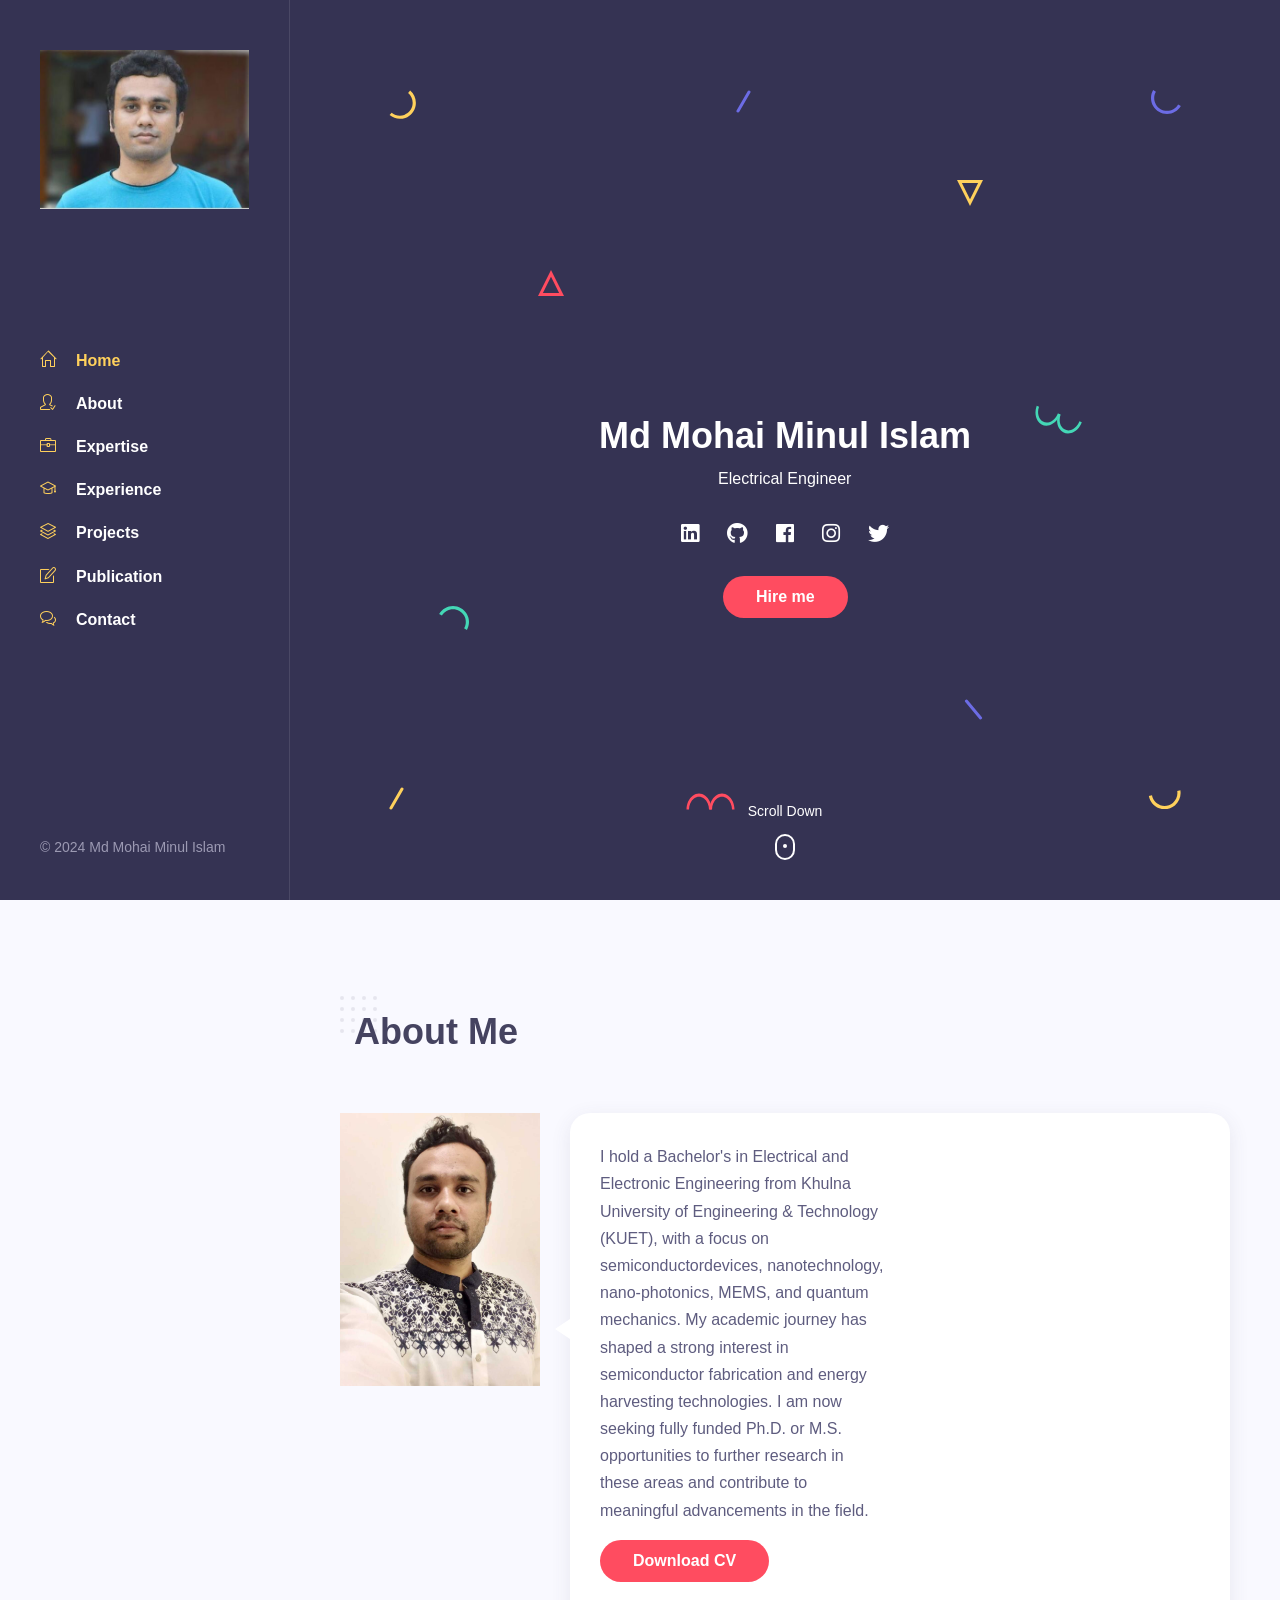
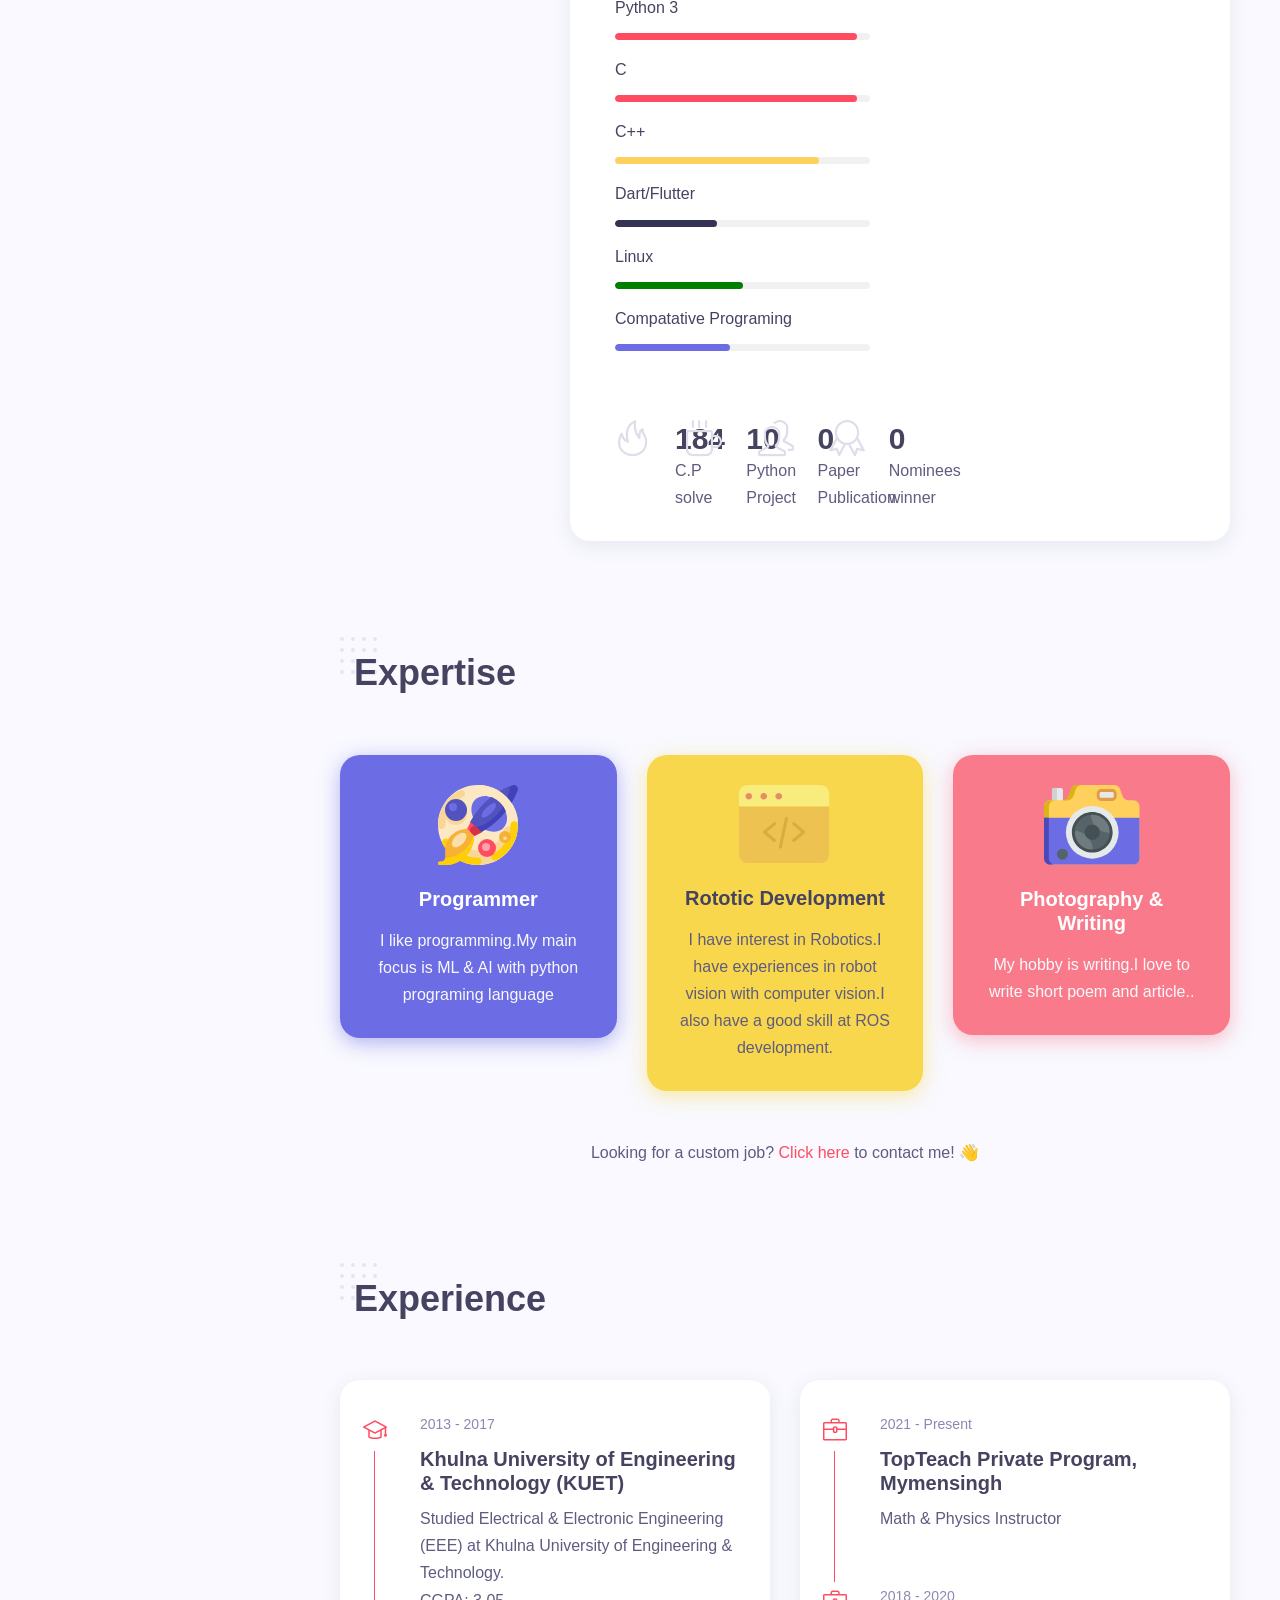
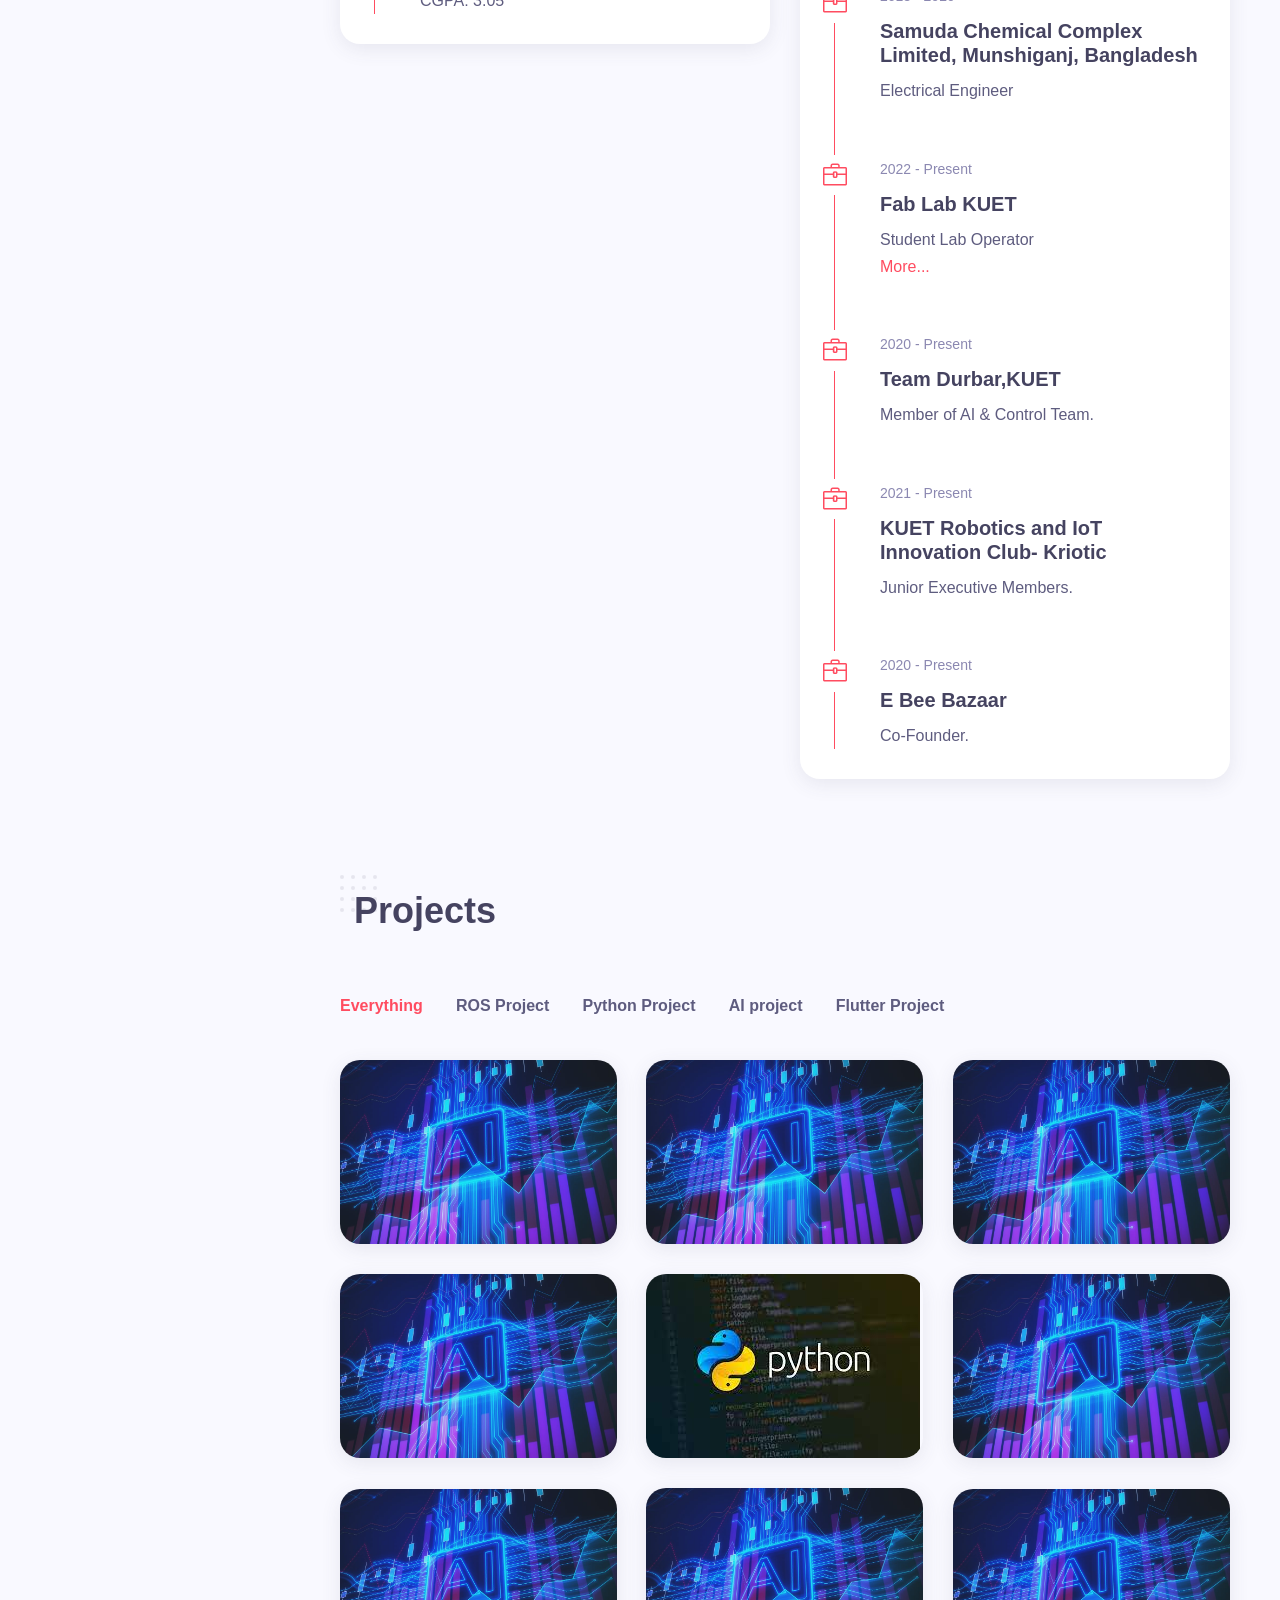
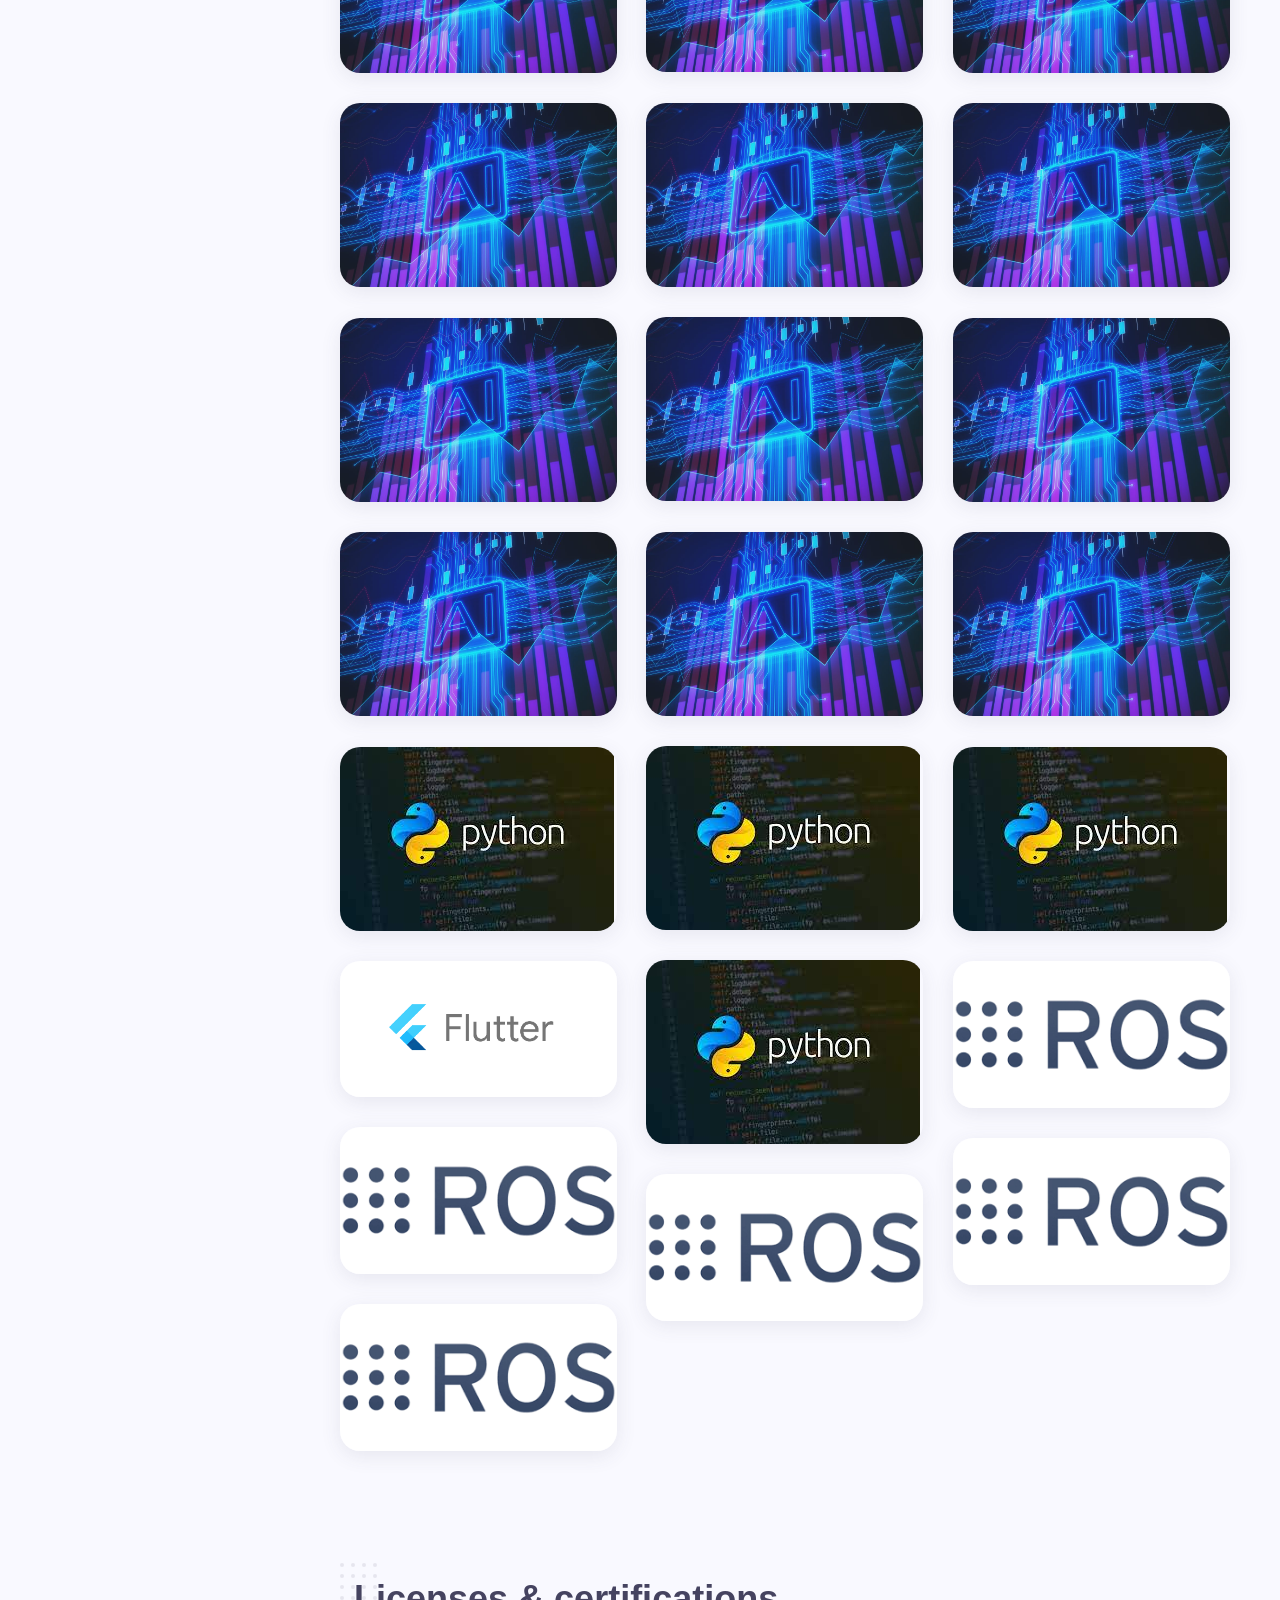
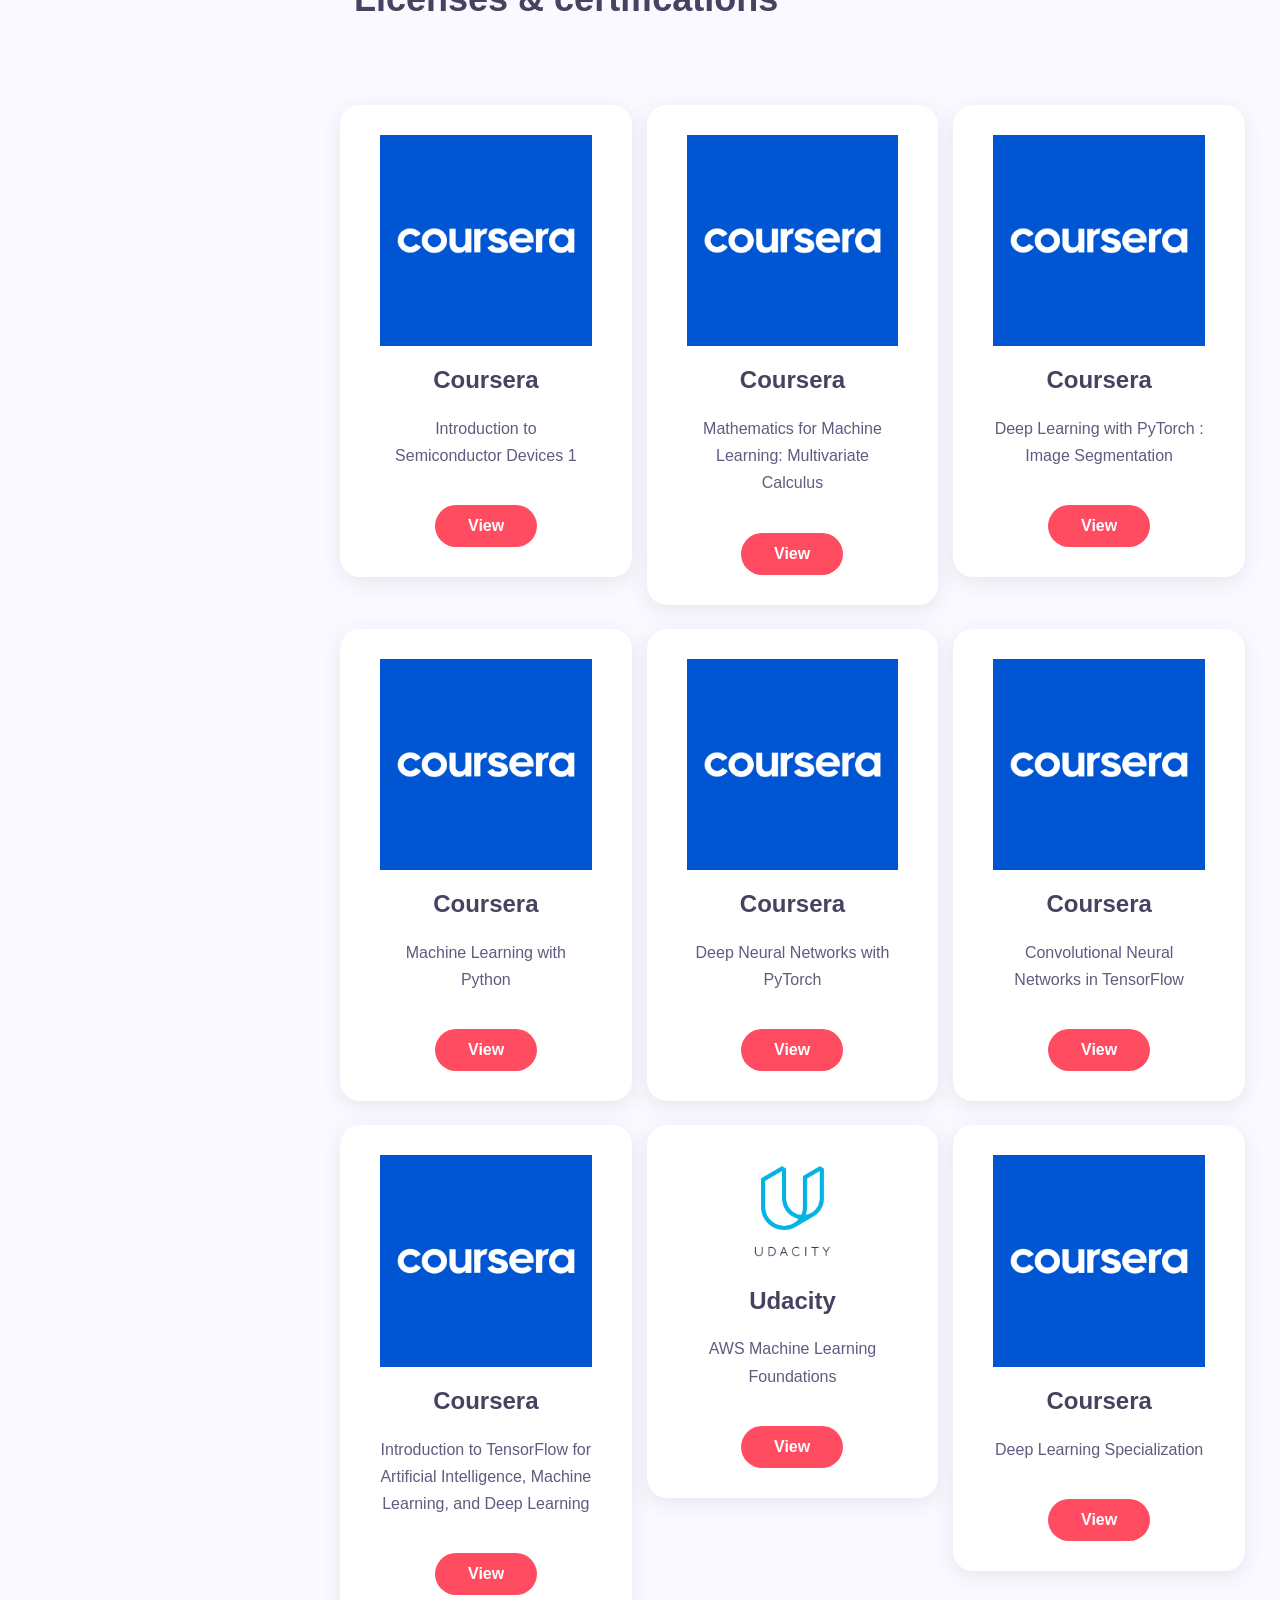
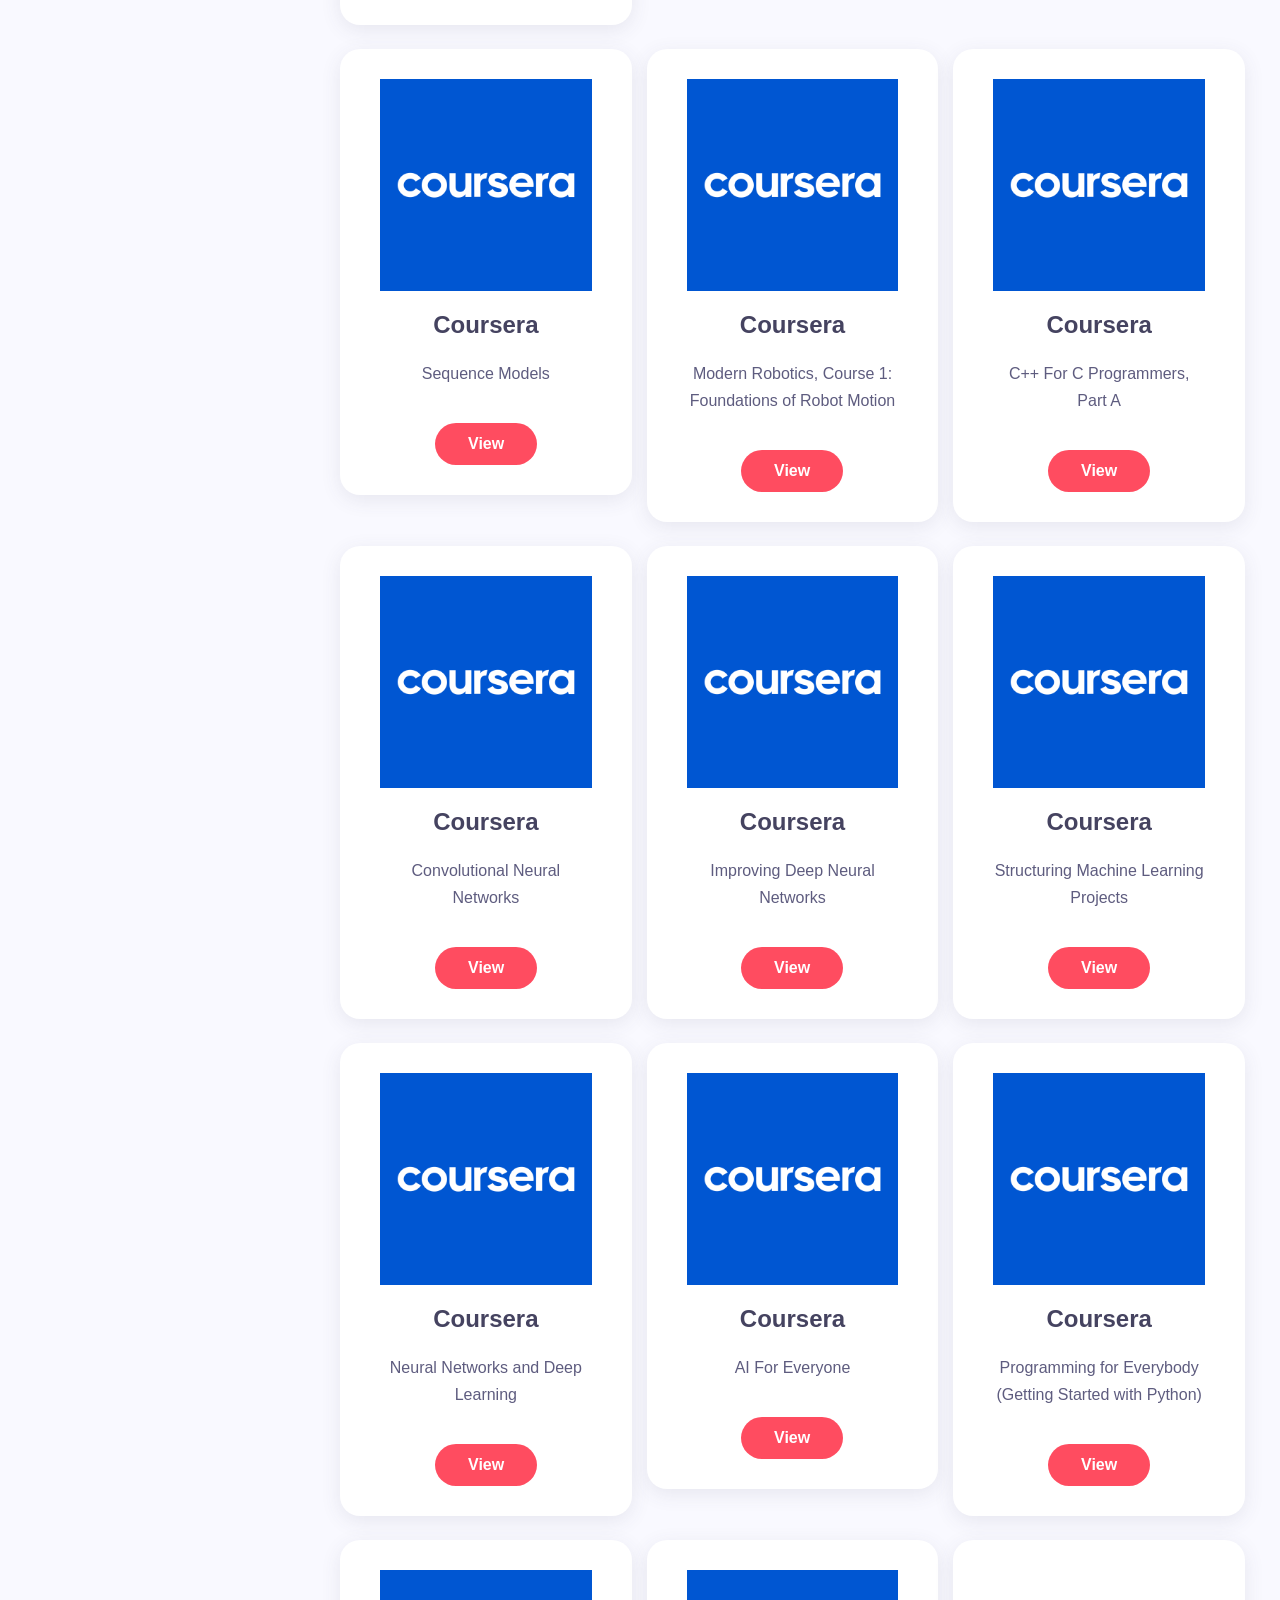
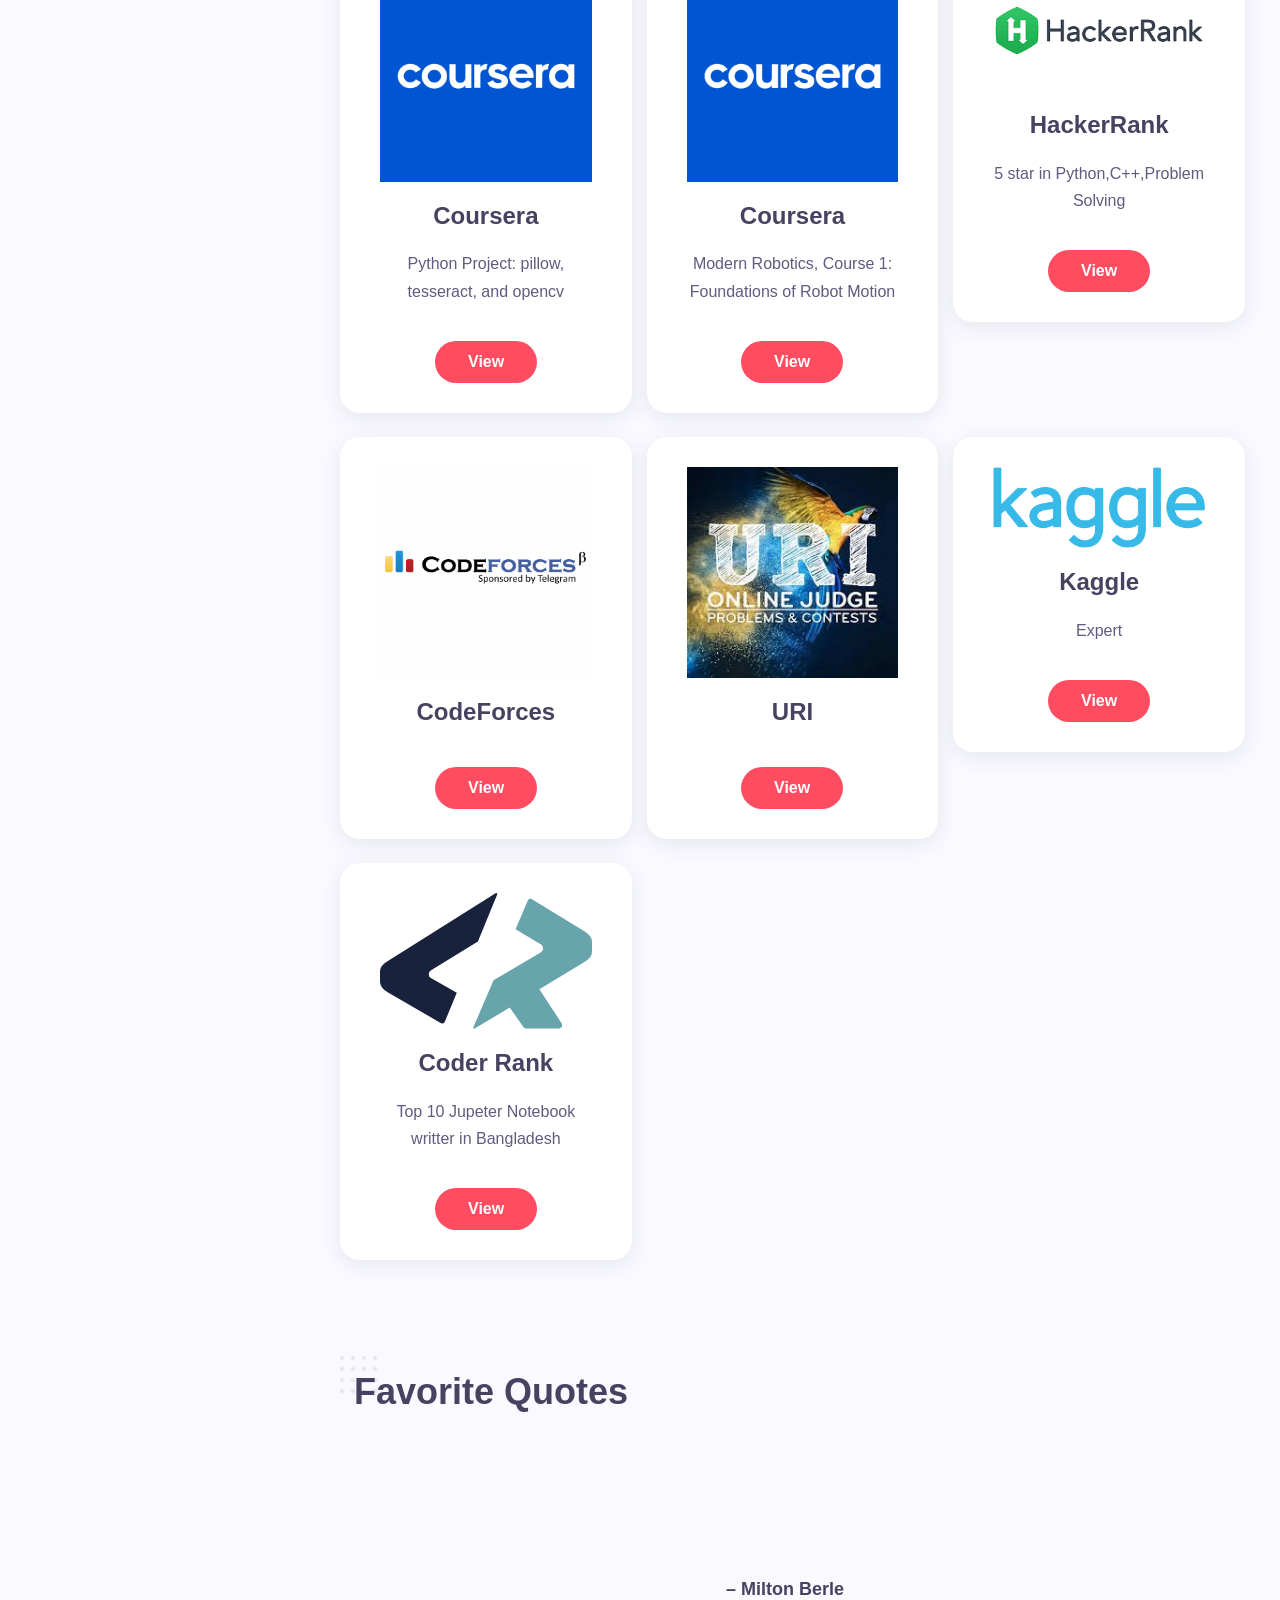
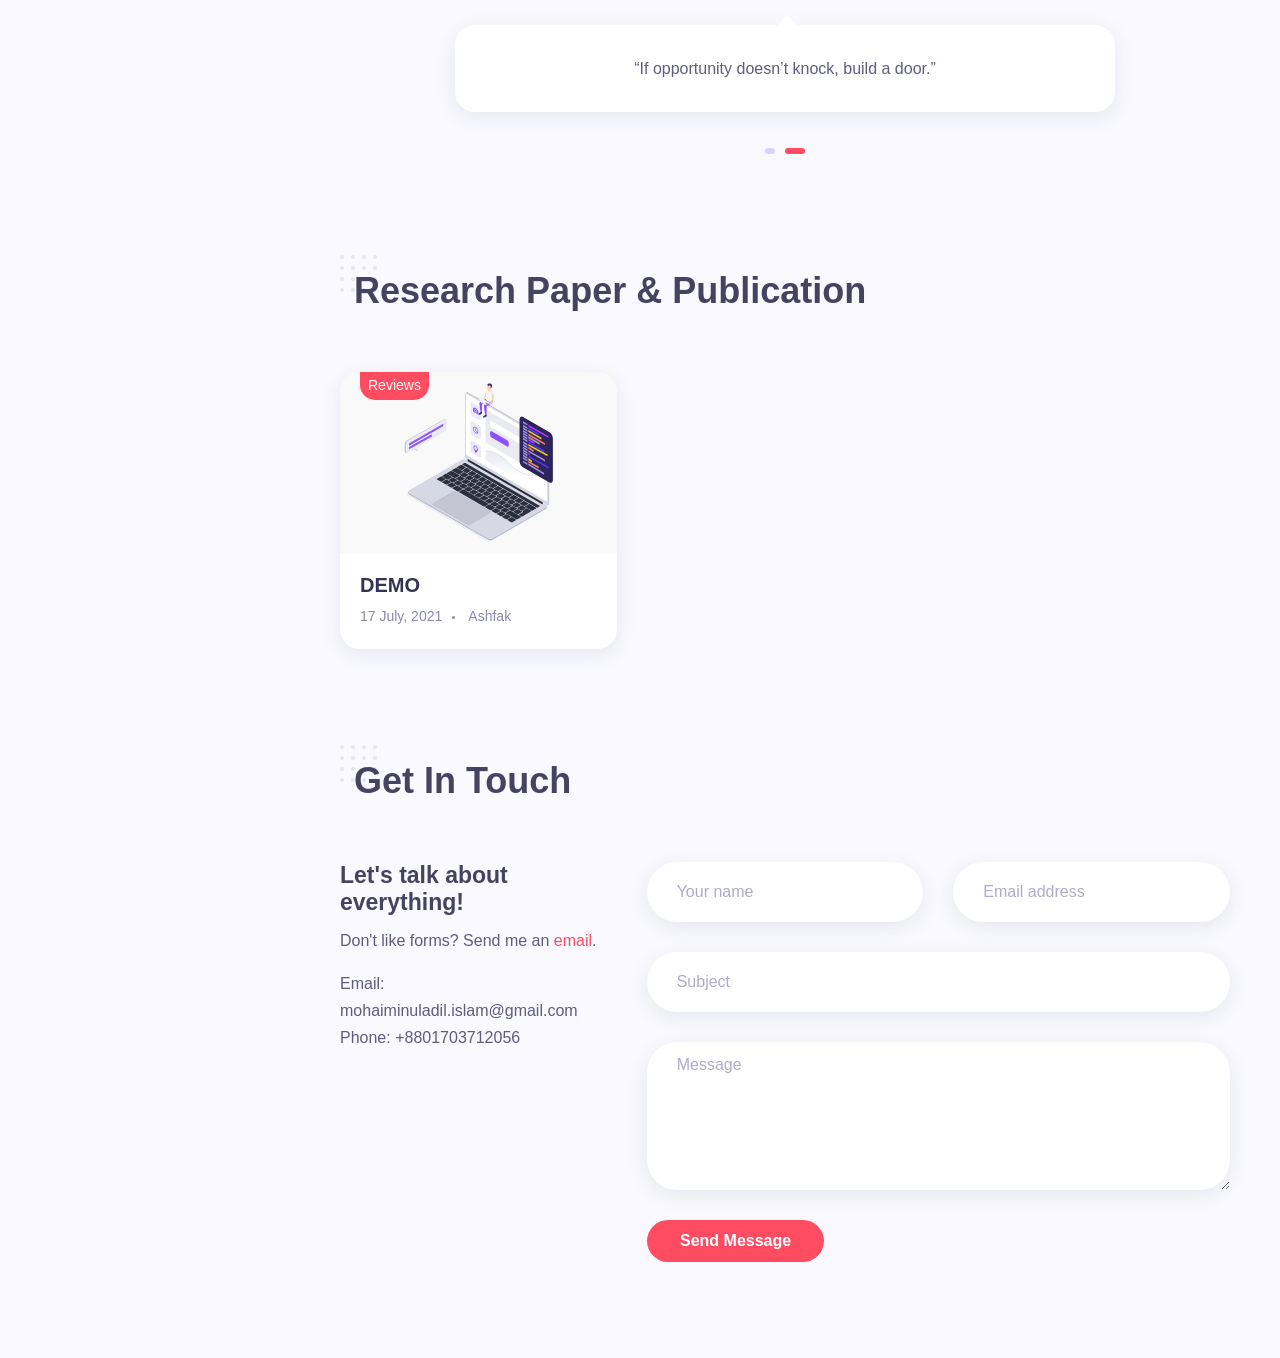
==== commit a4de84ed: "u" ====
--- a/index.html
+++ b/index.html
@@ -269,13 +269,10 @@
 							<div class="row">
 								<div class="col-md-6">
 									<!-- about text -->
-									<p>I hold a Bachelor's in Electrical and Electronic Engineering from Khulna
-										University of Engineering & Technology (KUET), with a focus on semiconductor
-										devices, nanotechnology, nano-photonics, MEMS, and quantum mechanics. My
-										academic journey has shaped a strong interest in semiconductor fabrication and
-										energy harvesting technologies. I am now seeking fully funded Ph.D. or M.S.
-										opportunities to further research in these areas and contribute to meaningful
-										advancements in the field.</p>
+									     <p>I hold a Bachelor's in Electrical and Electronic Engineering from Khulna
+University of Engineering & Technology (KUET), with a focus on semiconductordevices, nanotechnology, nano-photonics, MEMS, and quantum mechanics. My
+academic journey has shaped a strong interest in semiconductor fabrication and energy harvesting technologies. I am now seeking fully funded Ph.D. or M.S.
+opportunities to further research in these areas and contribute to meaningful advancements in the field.</p>
 									<div class="mt-3">
 										<a href="https://drive.google.com/file/d/1tDrR6EP5IIOrDOxbD037Hi5mh2gFNavp/view"
 											class="btn btn-default">Download CV</a>
@@ -283,6 +280,8 @@
 									
 									<div class="container">
 										<div class="column">
+
+
 											<p> <!-- skill item -->
 									<div class="skill-item">
 										<div class="skill-info clearfix">
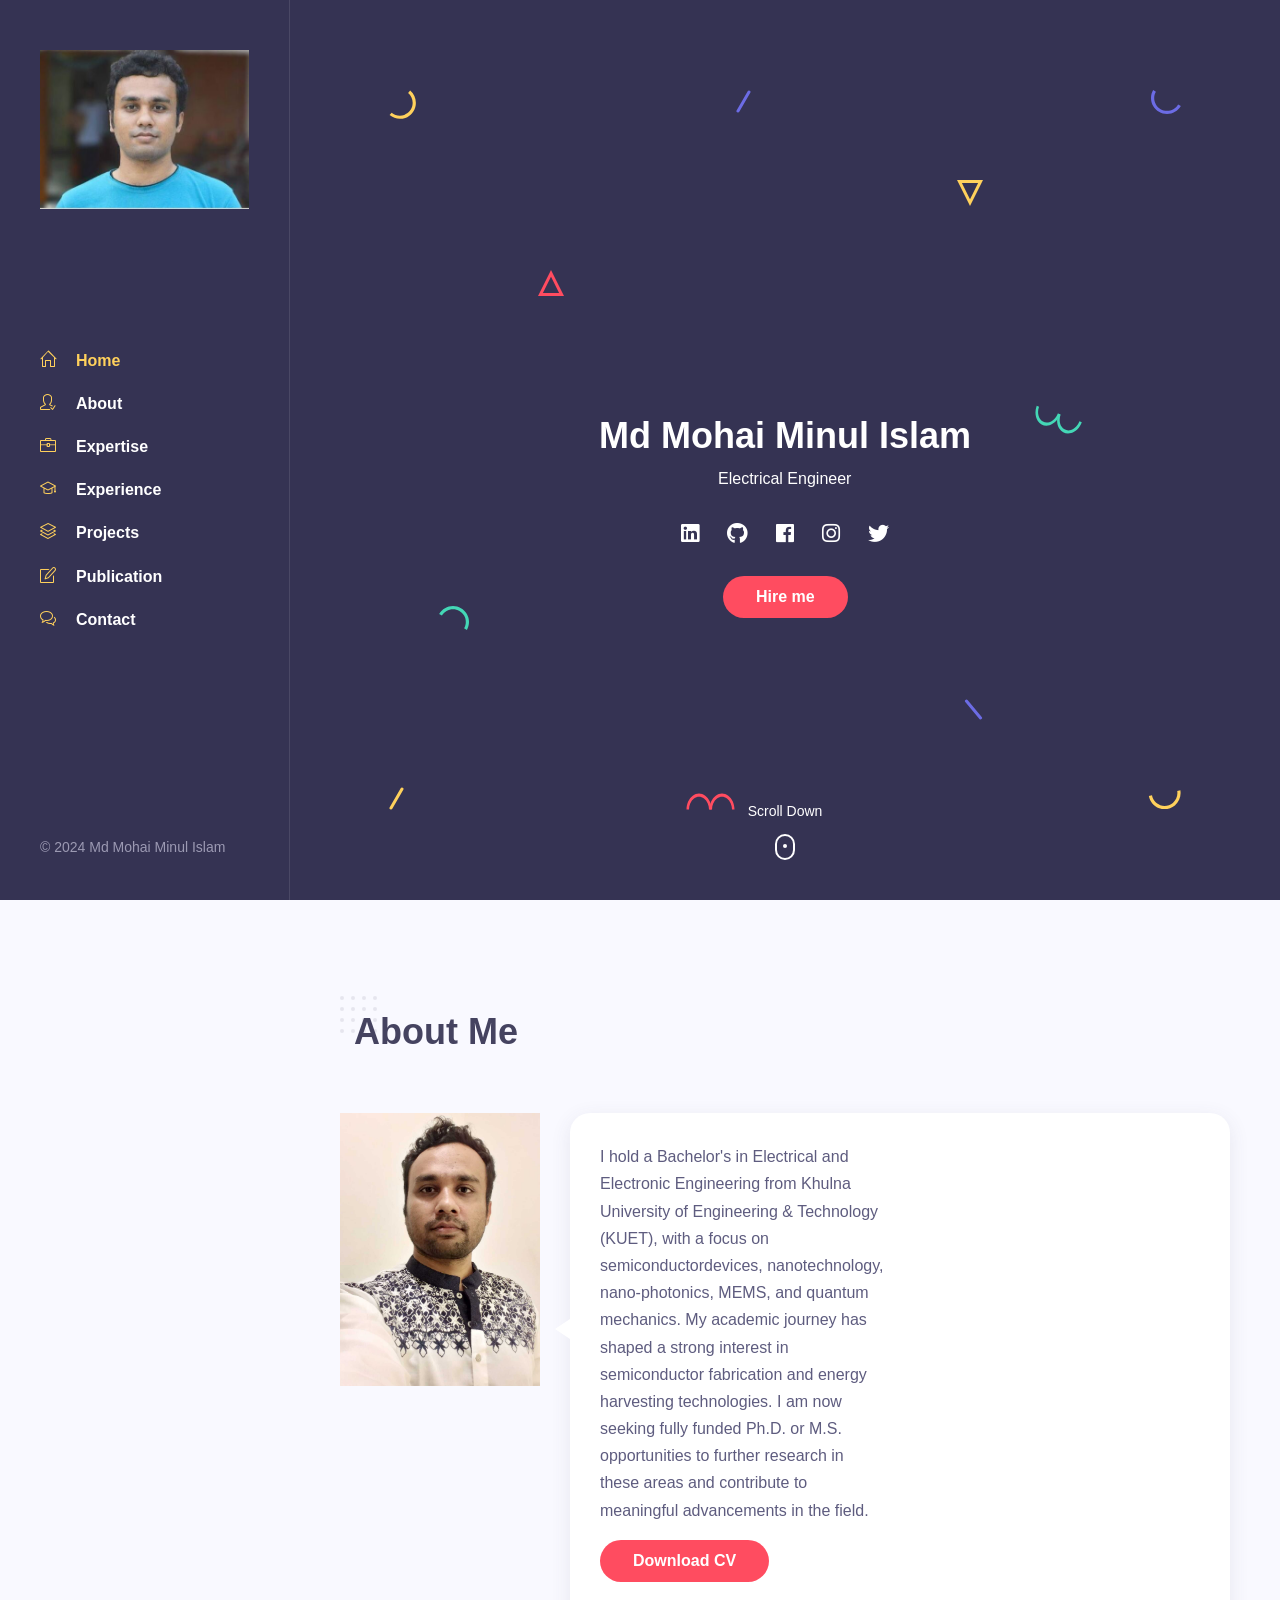
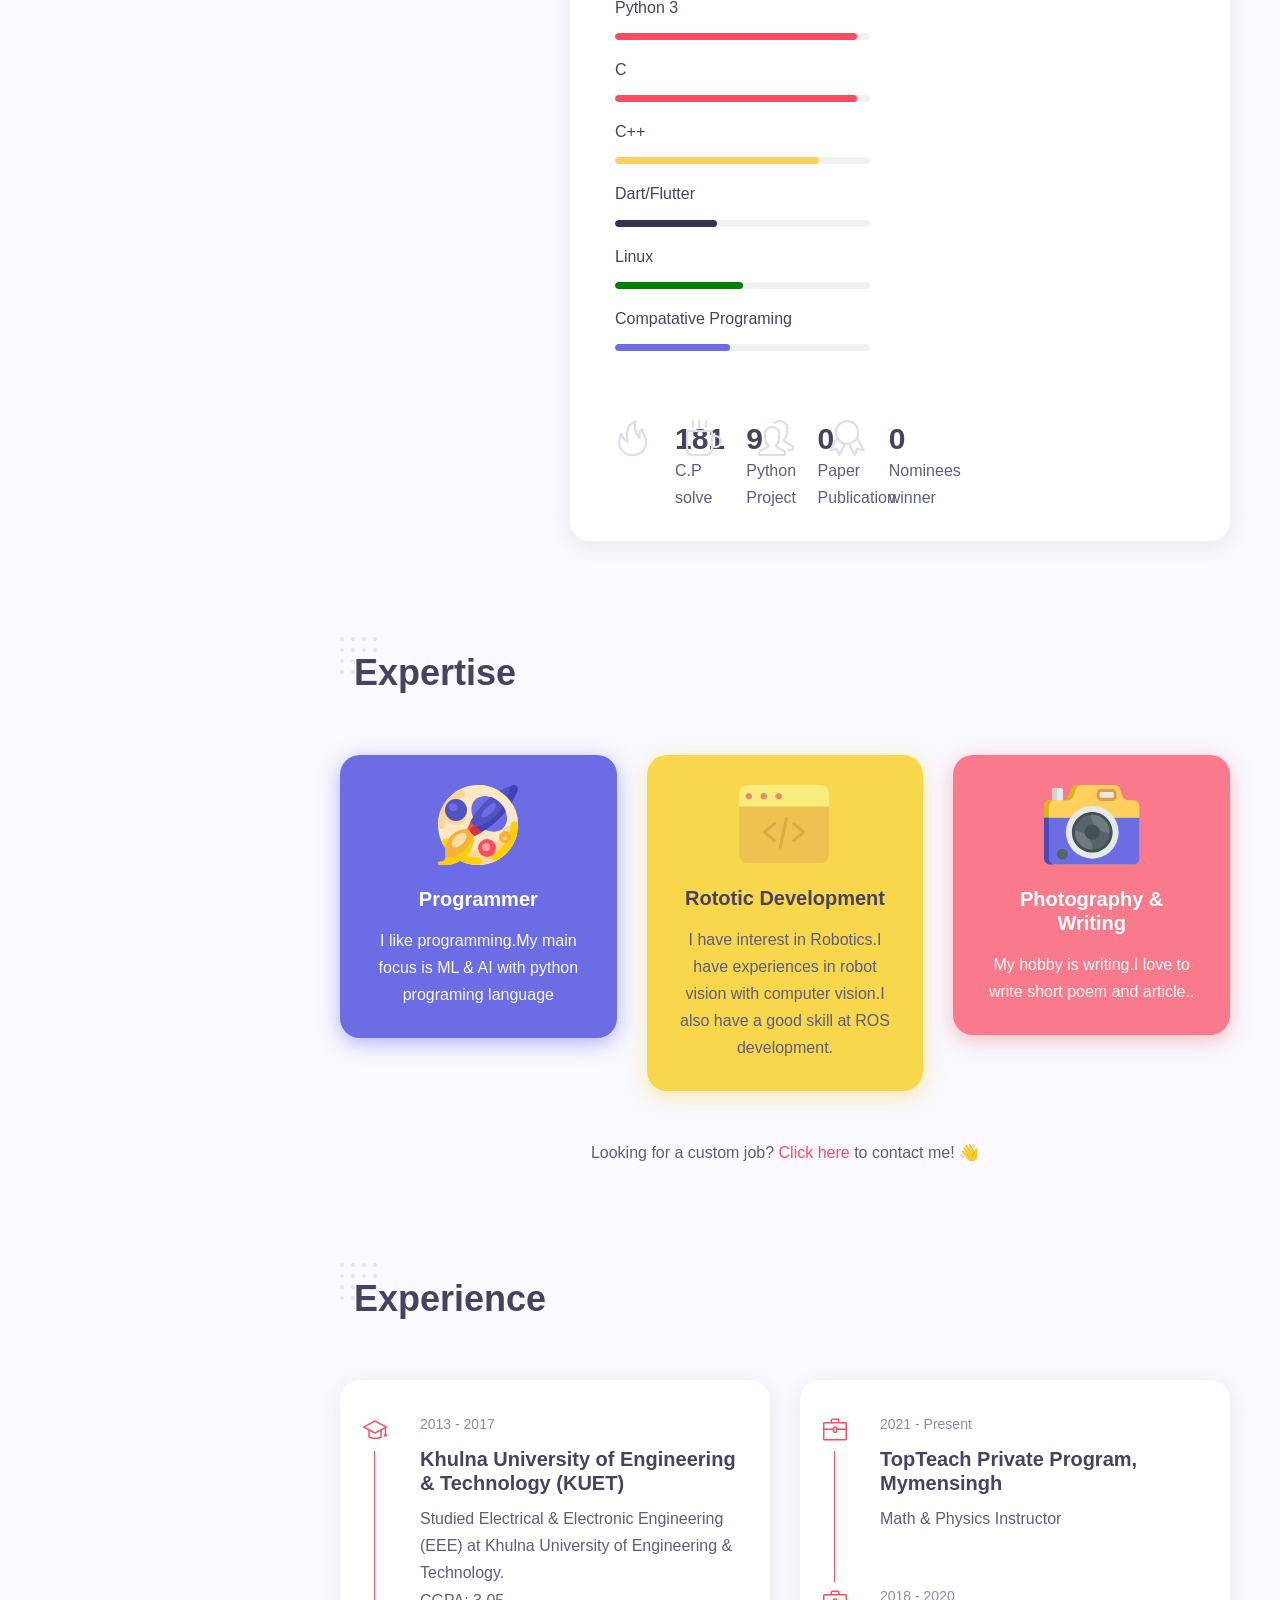
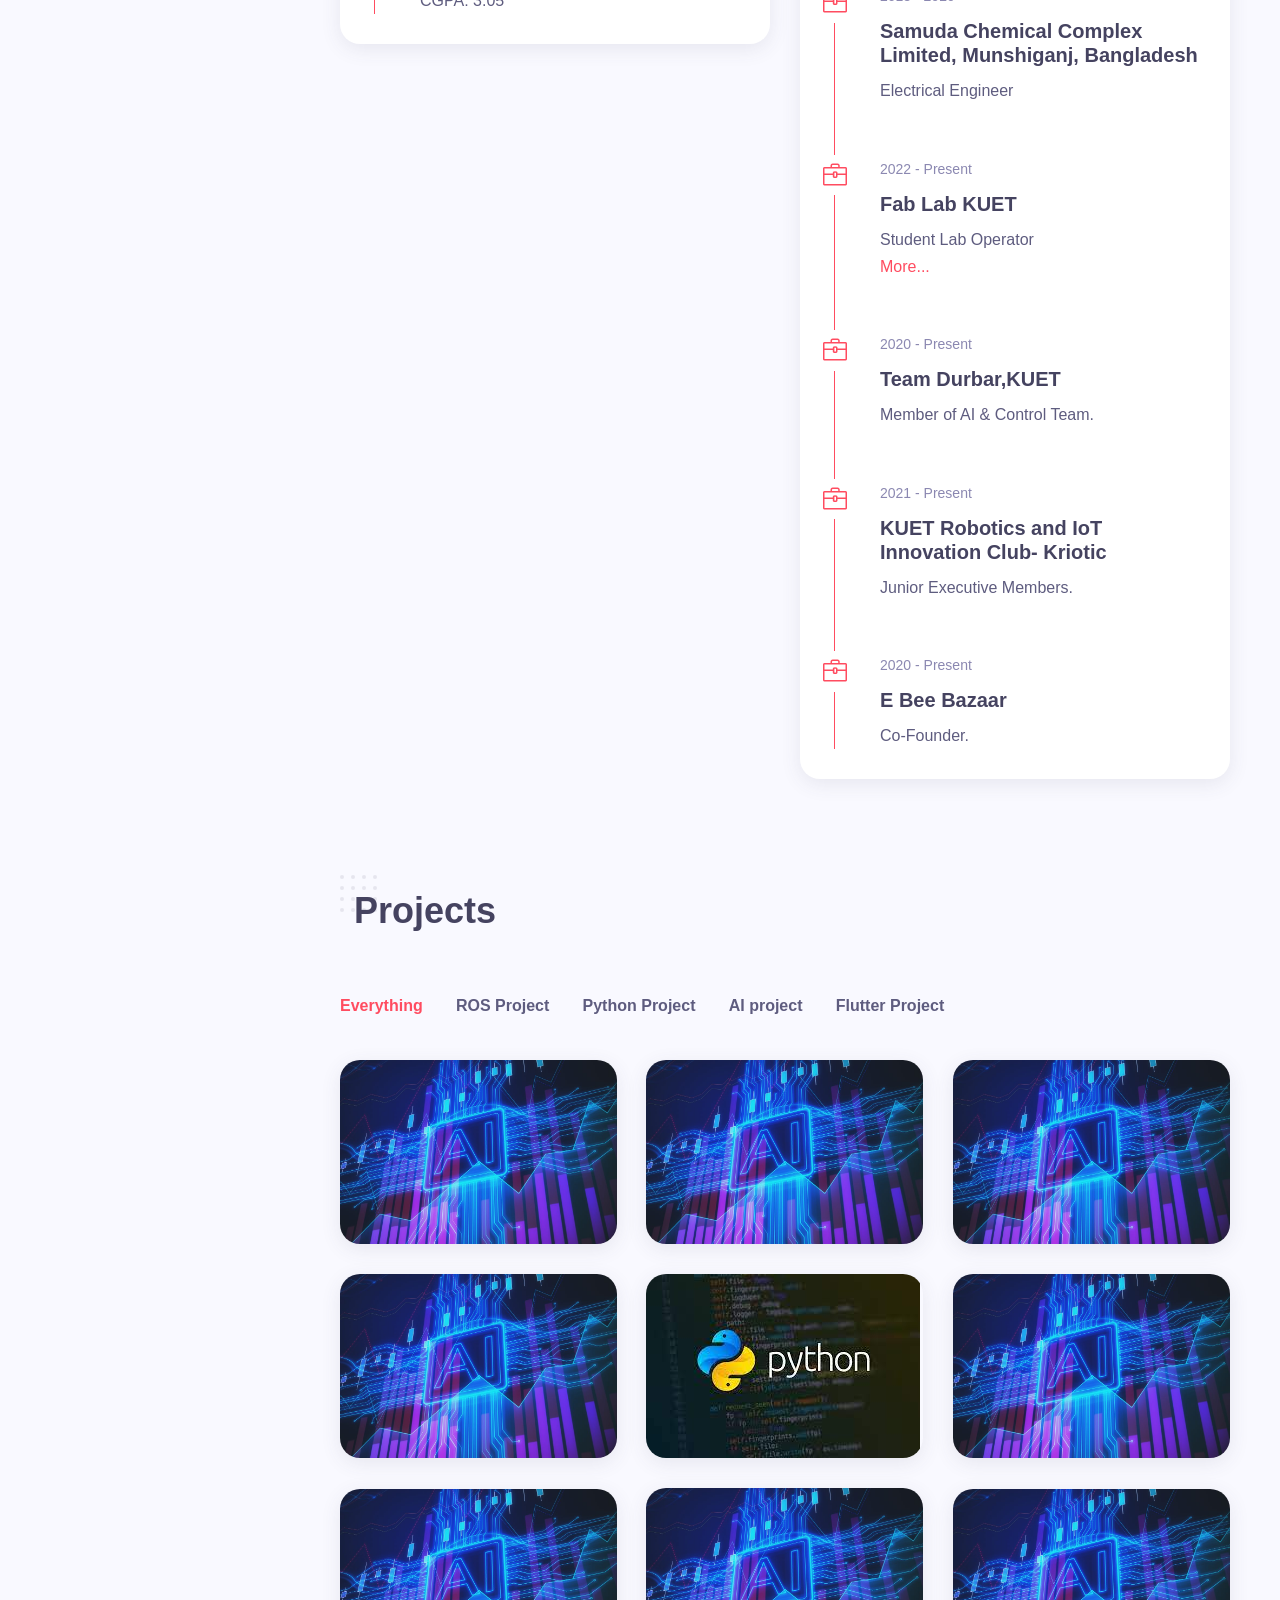
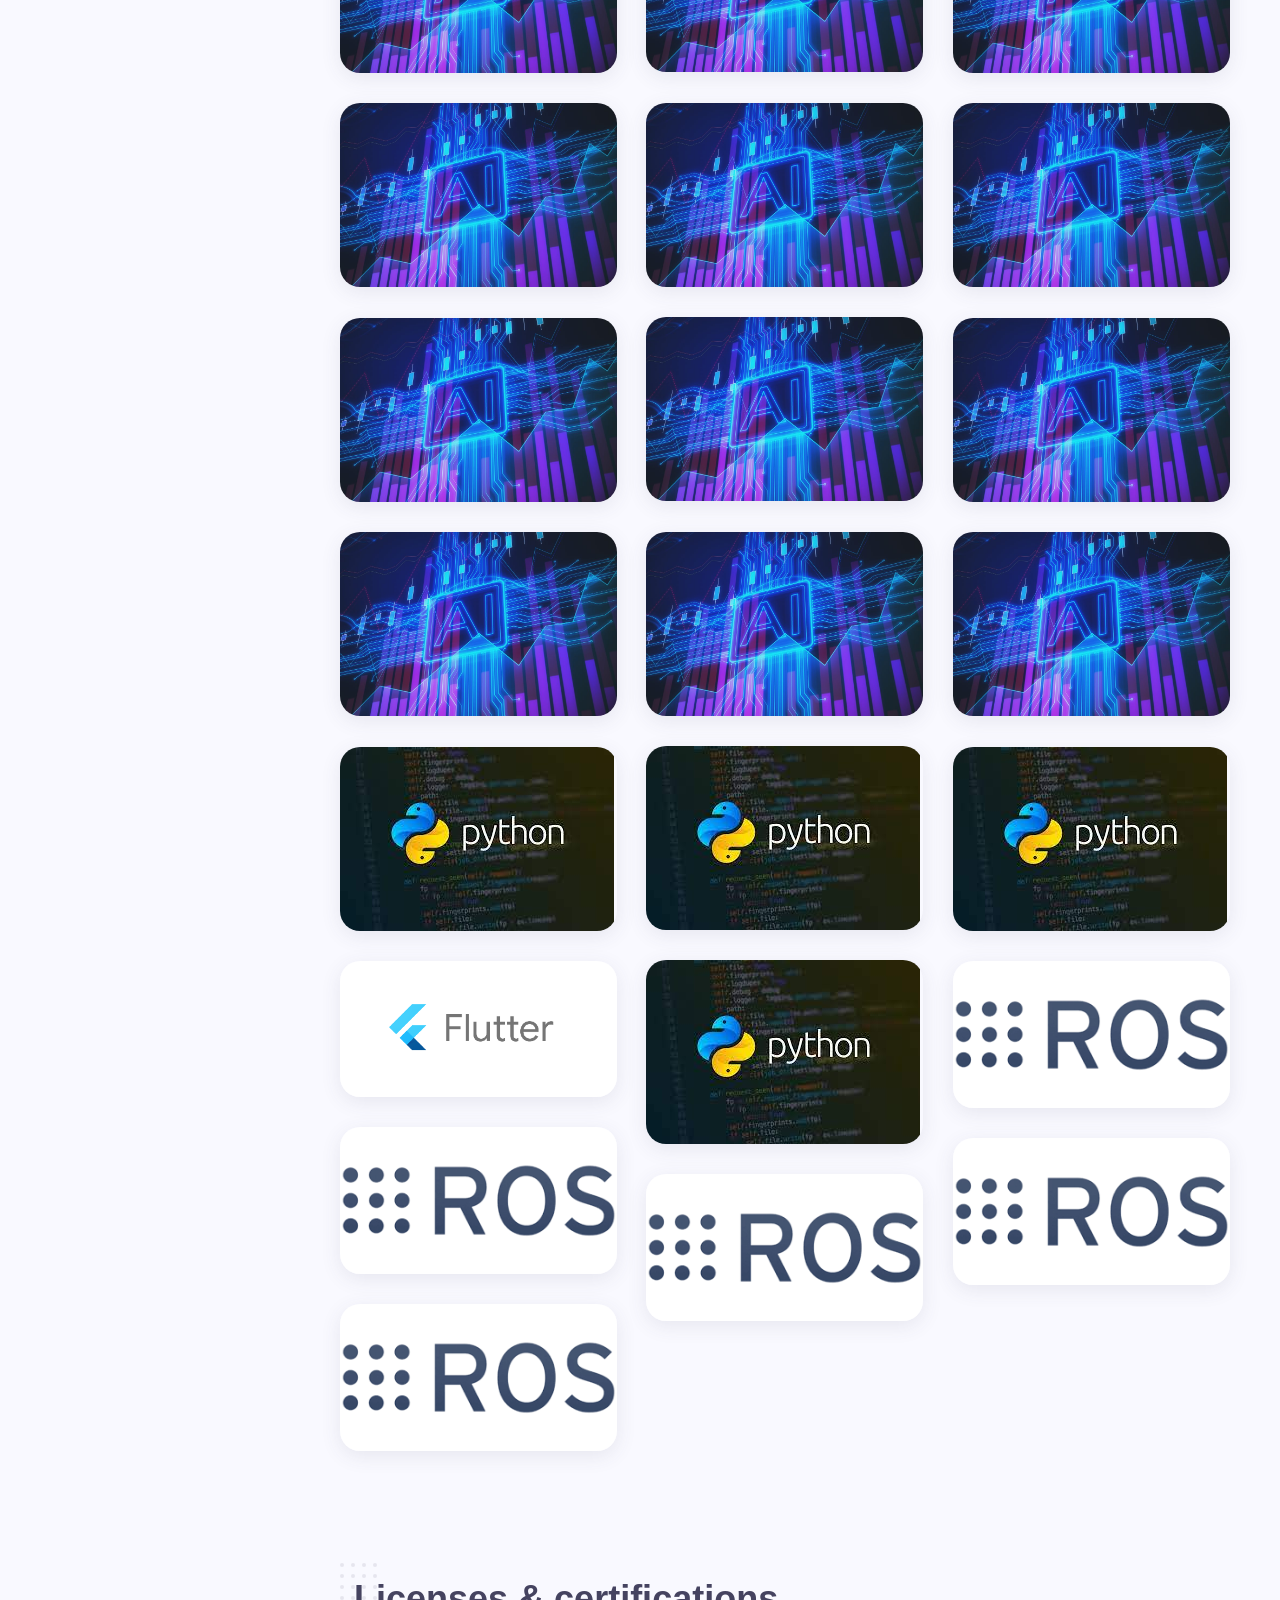
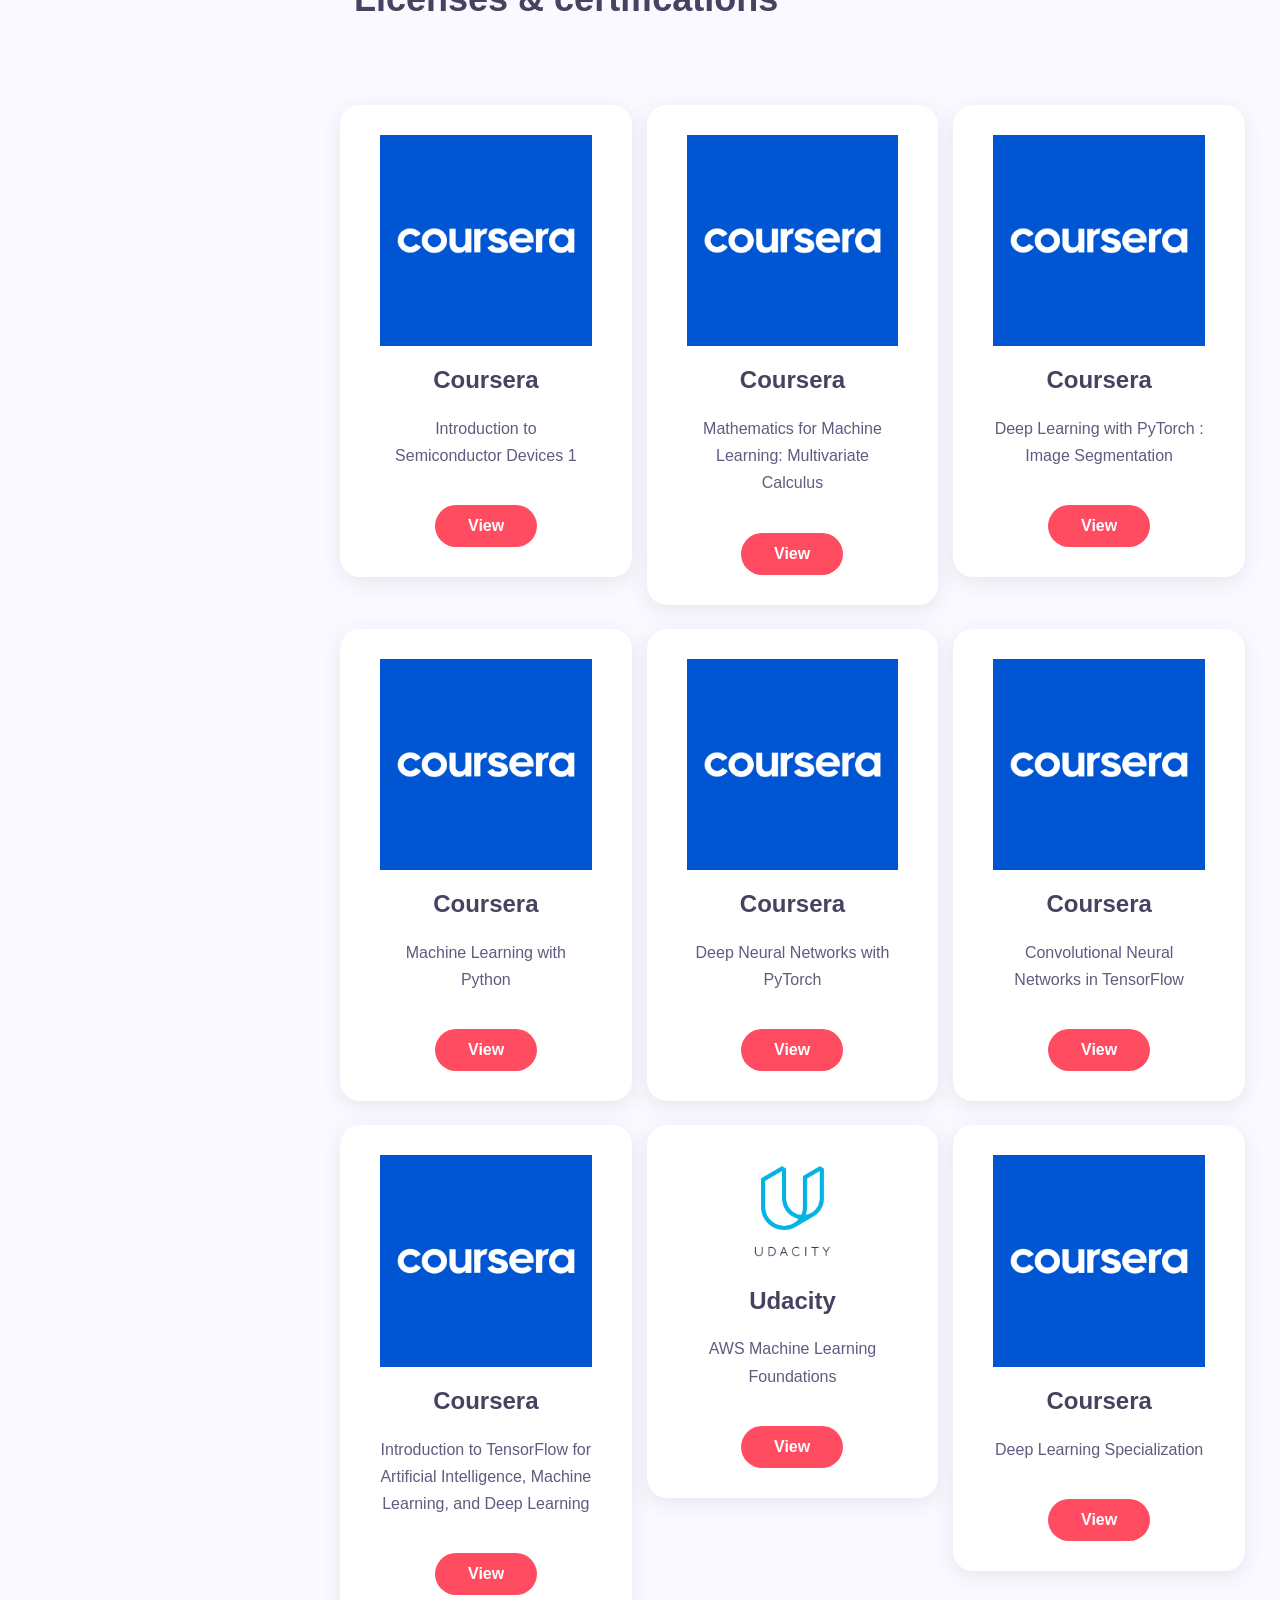
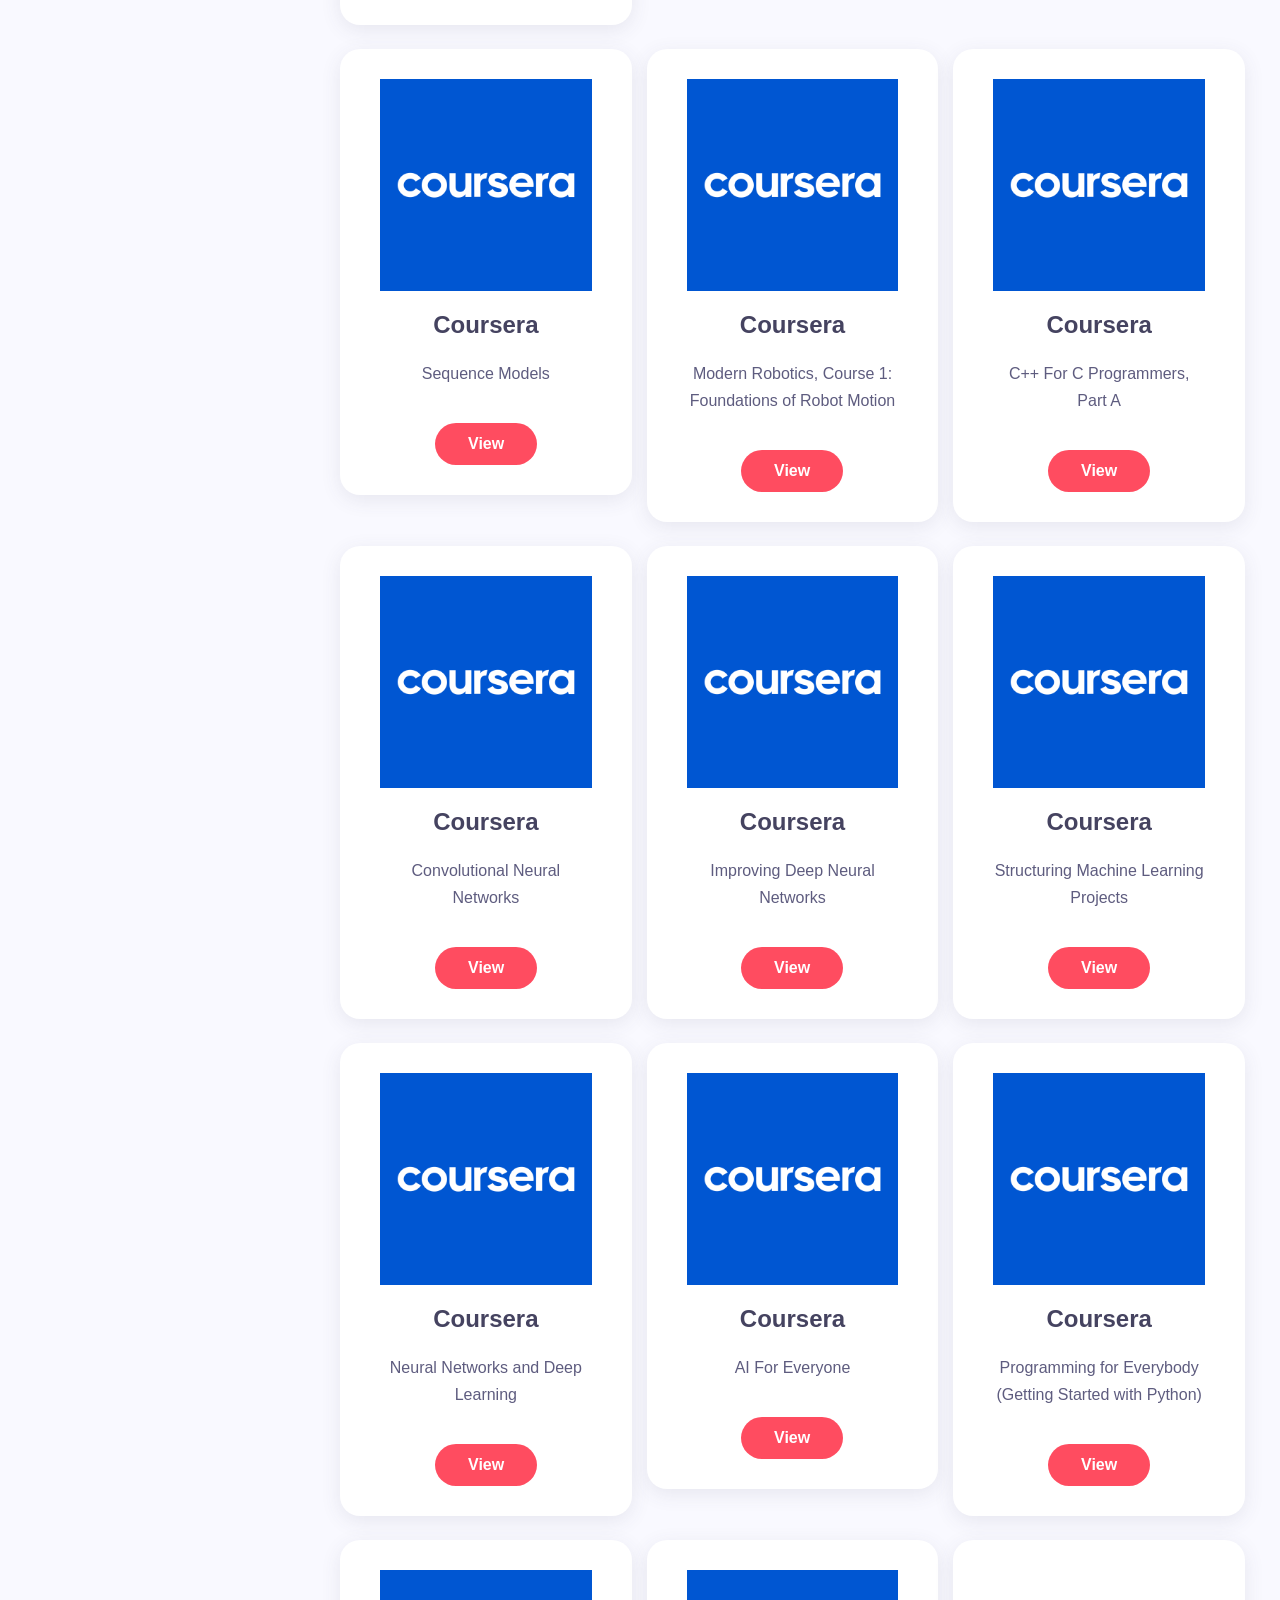
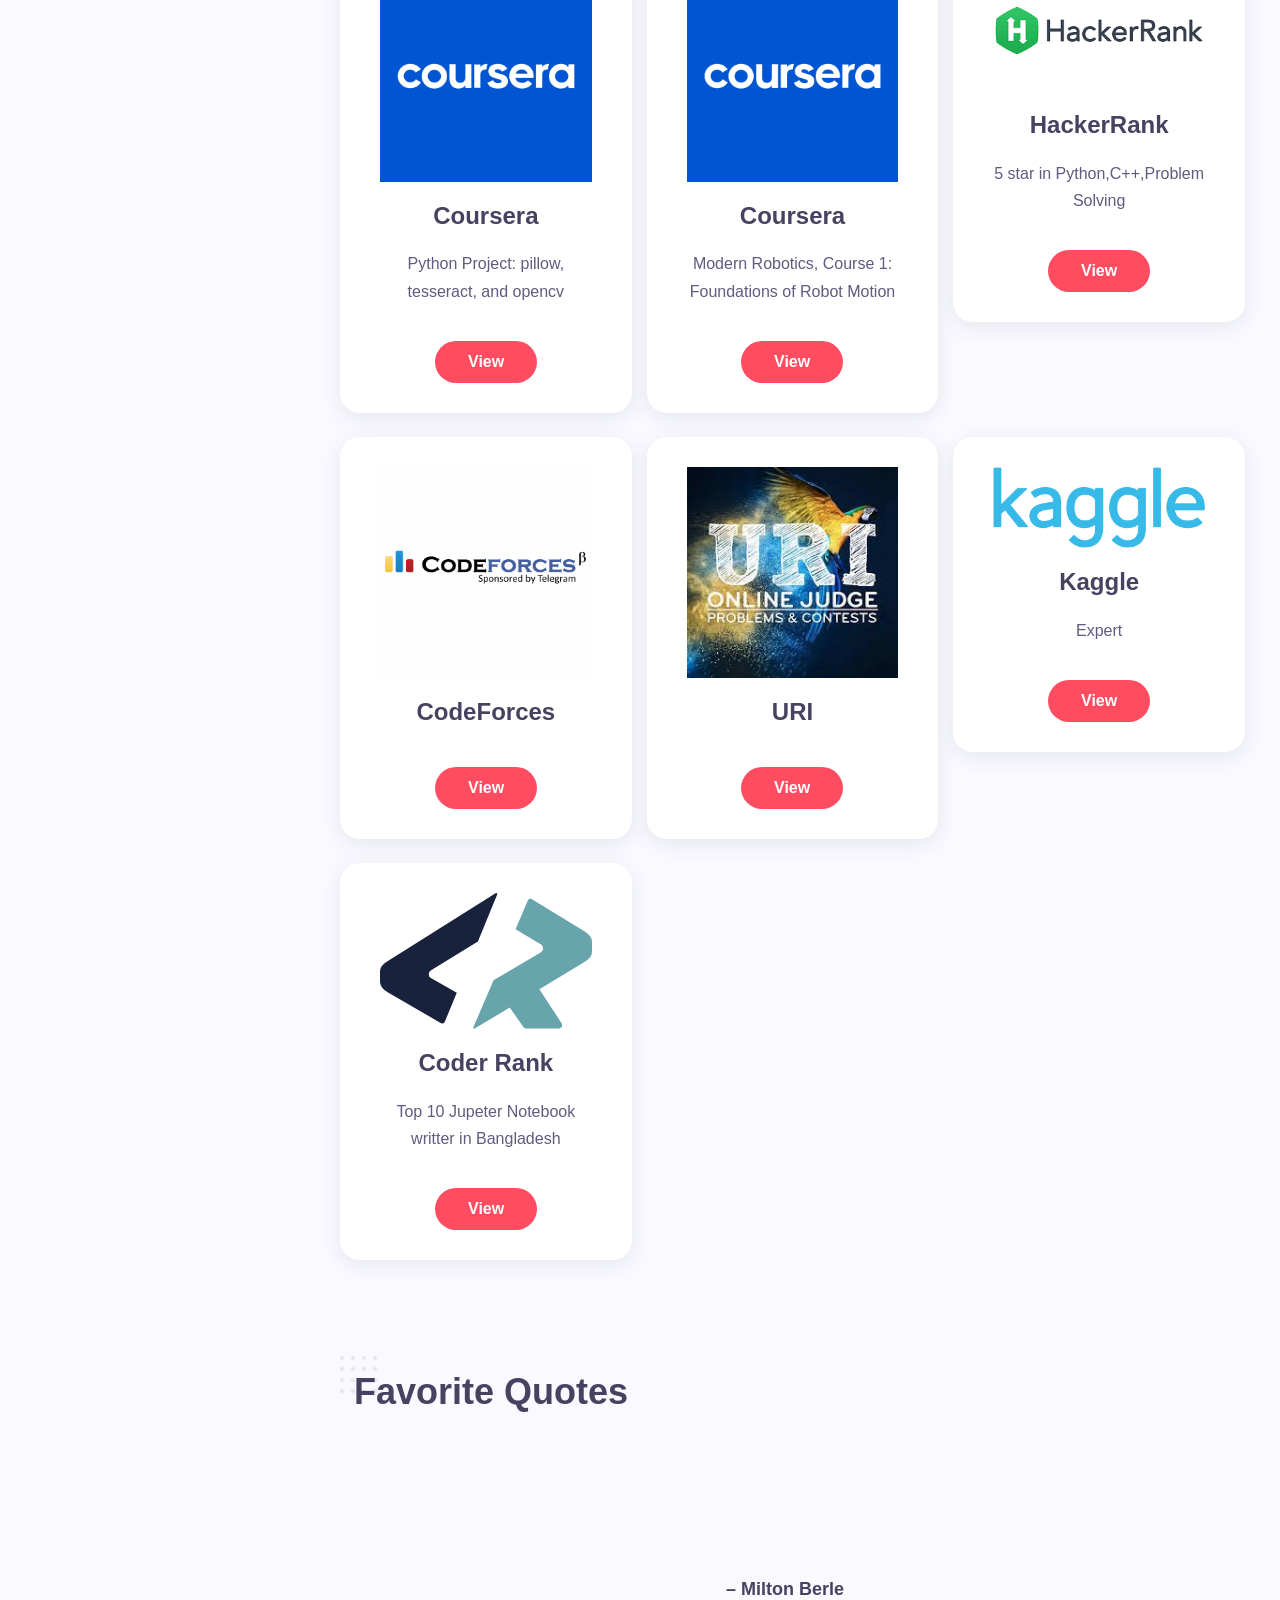
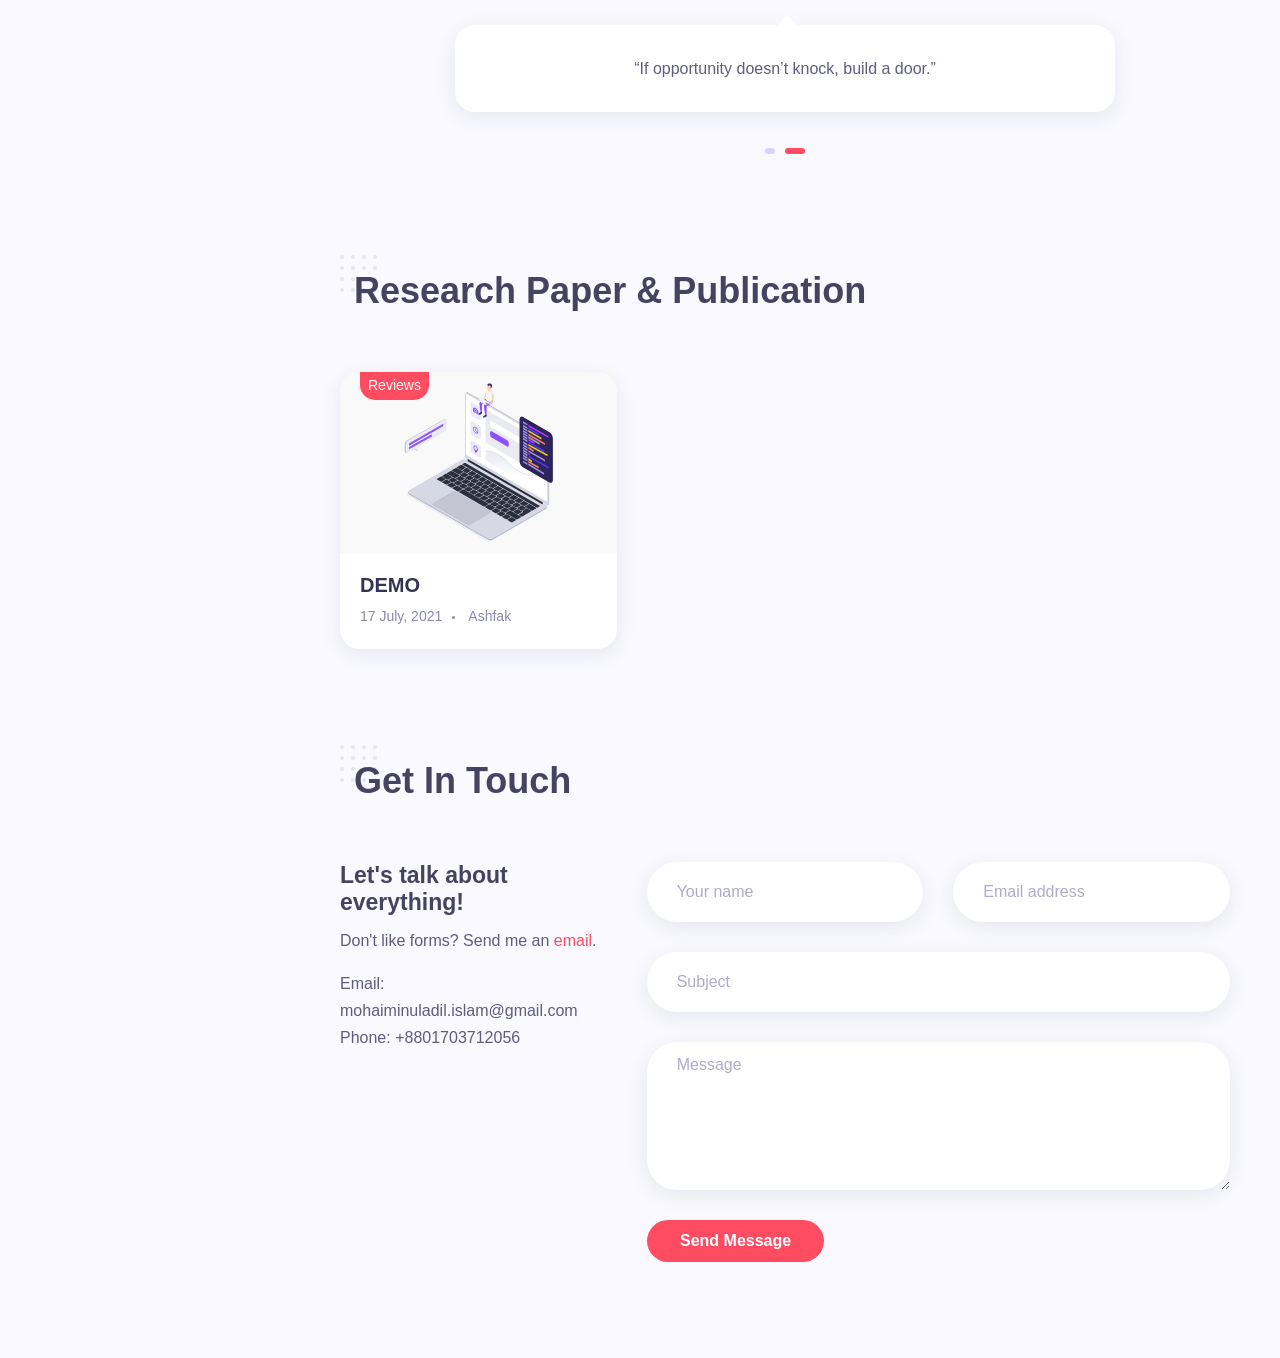
==== commit e3f75bdd: "u" ====
--- a/index.html
+++ b/index.html
@@ -269,8 +269,7 @@
 							<div class="row">
 								<div class="col-md-6">
 									<!-- about text -->
-									     <p>I hold a Bachelor's in Electrical and Electronic Engineering from Khulna
-University of Engineering & Technology (KUET), with a focus on semiconductordevices, nanotechnology, nano-photonics, MEMS, and quantum mechanics. My
+<p>I hold a Bachelor's in Electrical and Electronic Engineering from Khulna University of Engineering & Technology (KUET), with a focus on semiconductordevices, nanotechnology, nano-photonics, MEMS, and quantum mechanics. My
 academic journey has shaped a strong interest in semiconductor fabrication and energy harvesting technologies. I am now seeking fully funded Ph.D. or M.S.
 opportunities to further research in these areas and contribute to meaningful advancements in the field.</p>
 									<div class="mt-3">
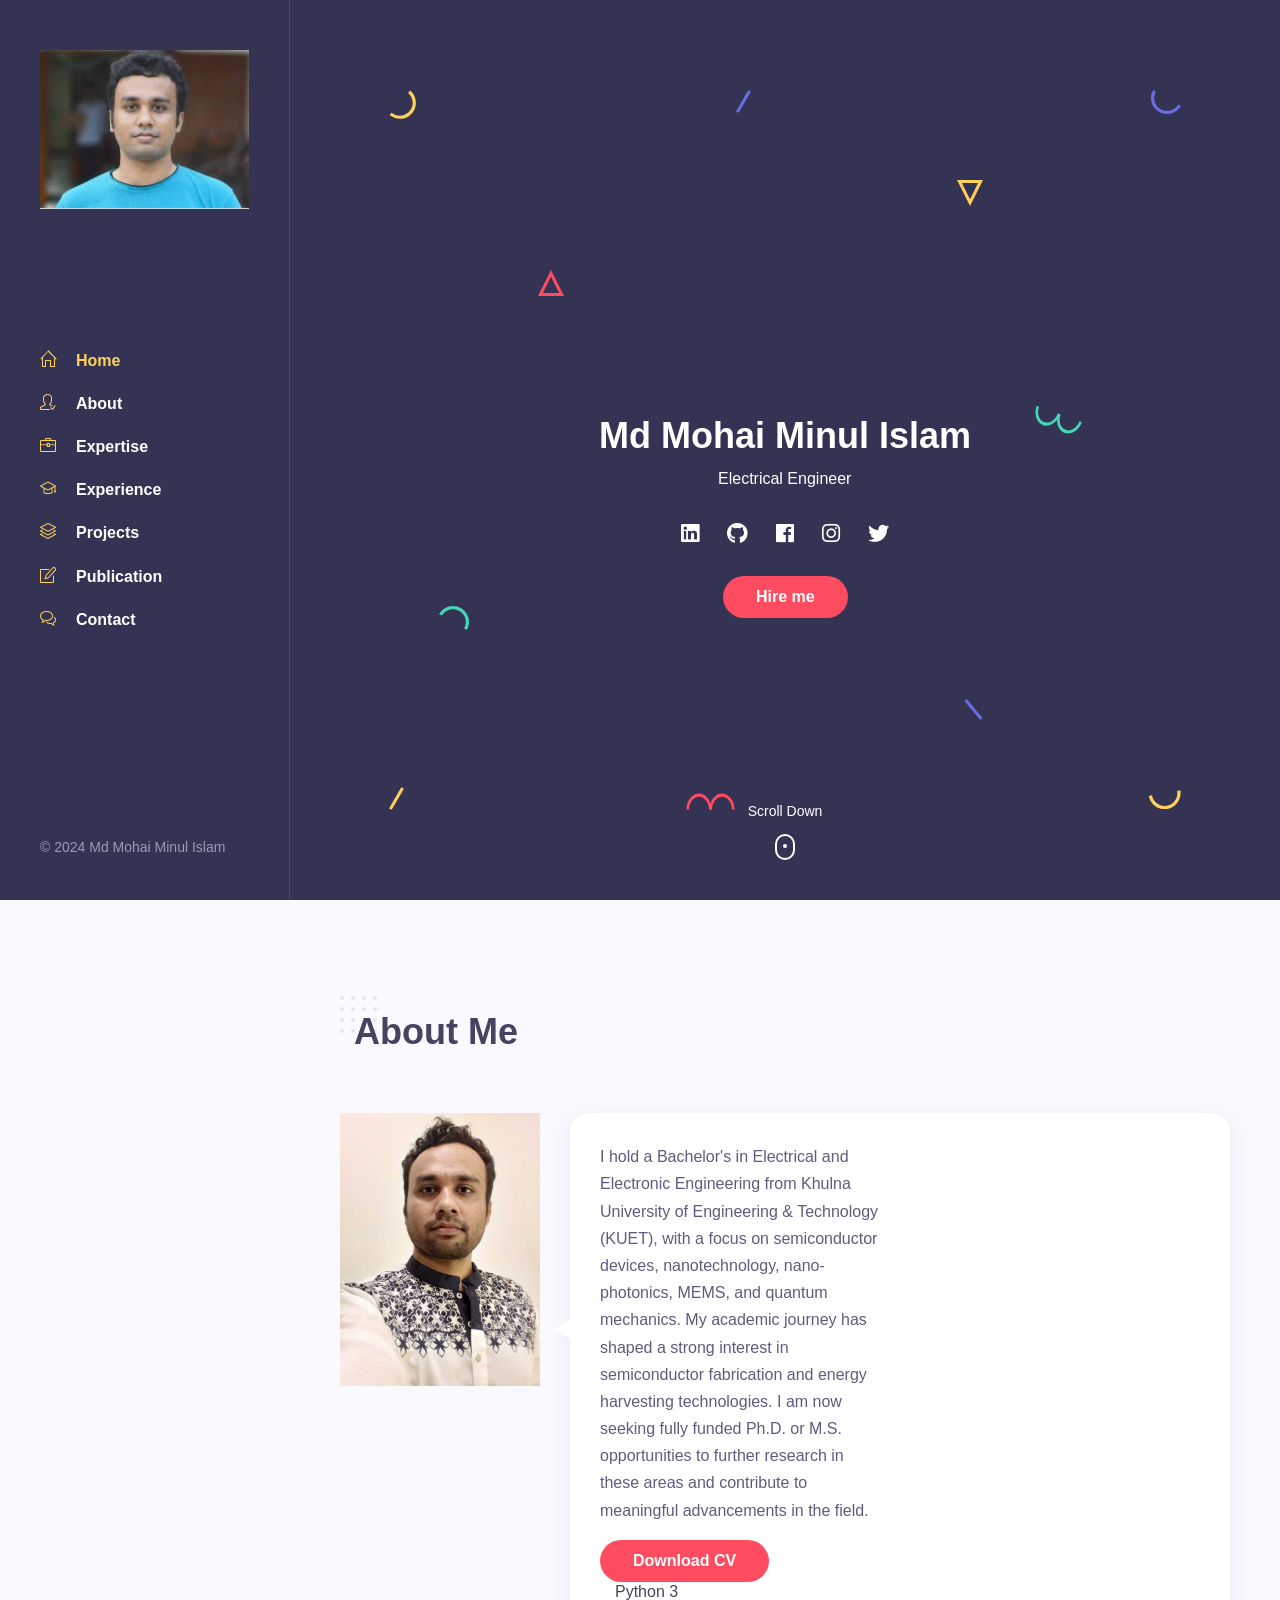
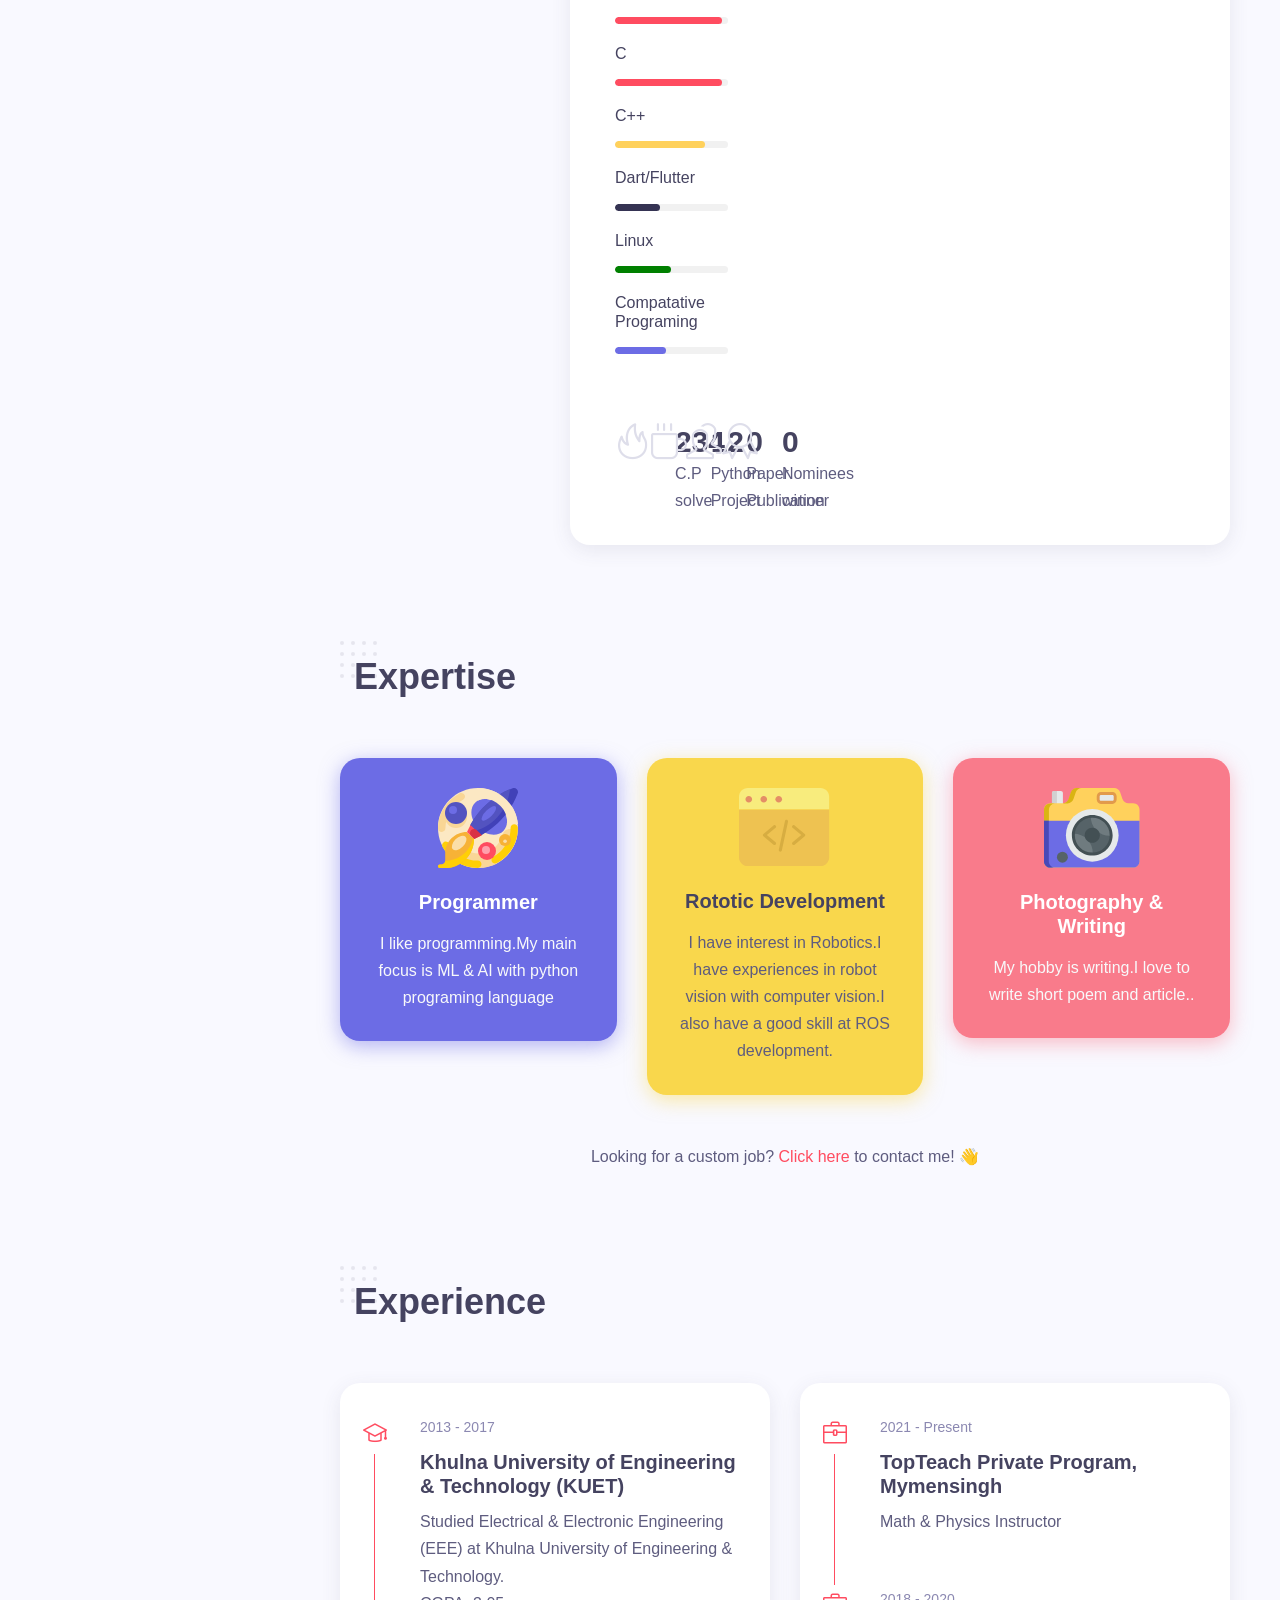
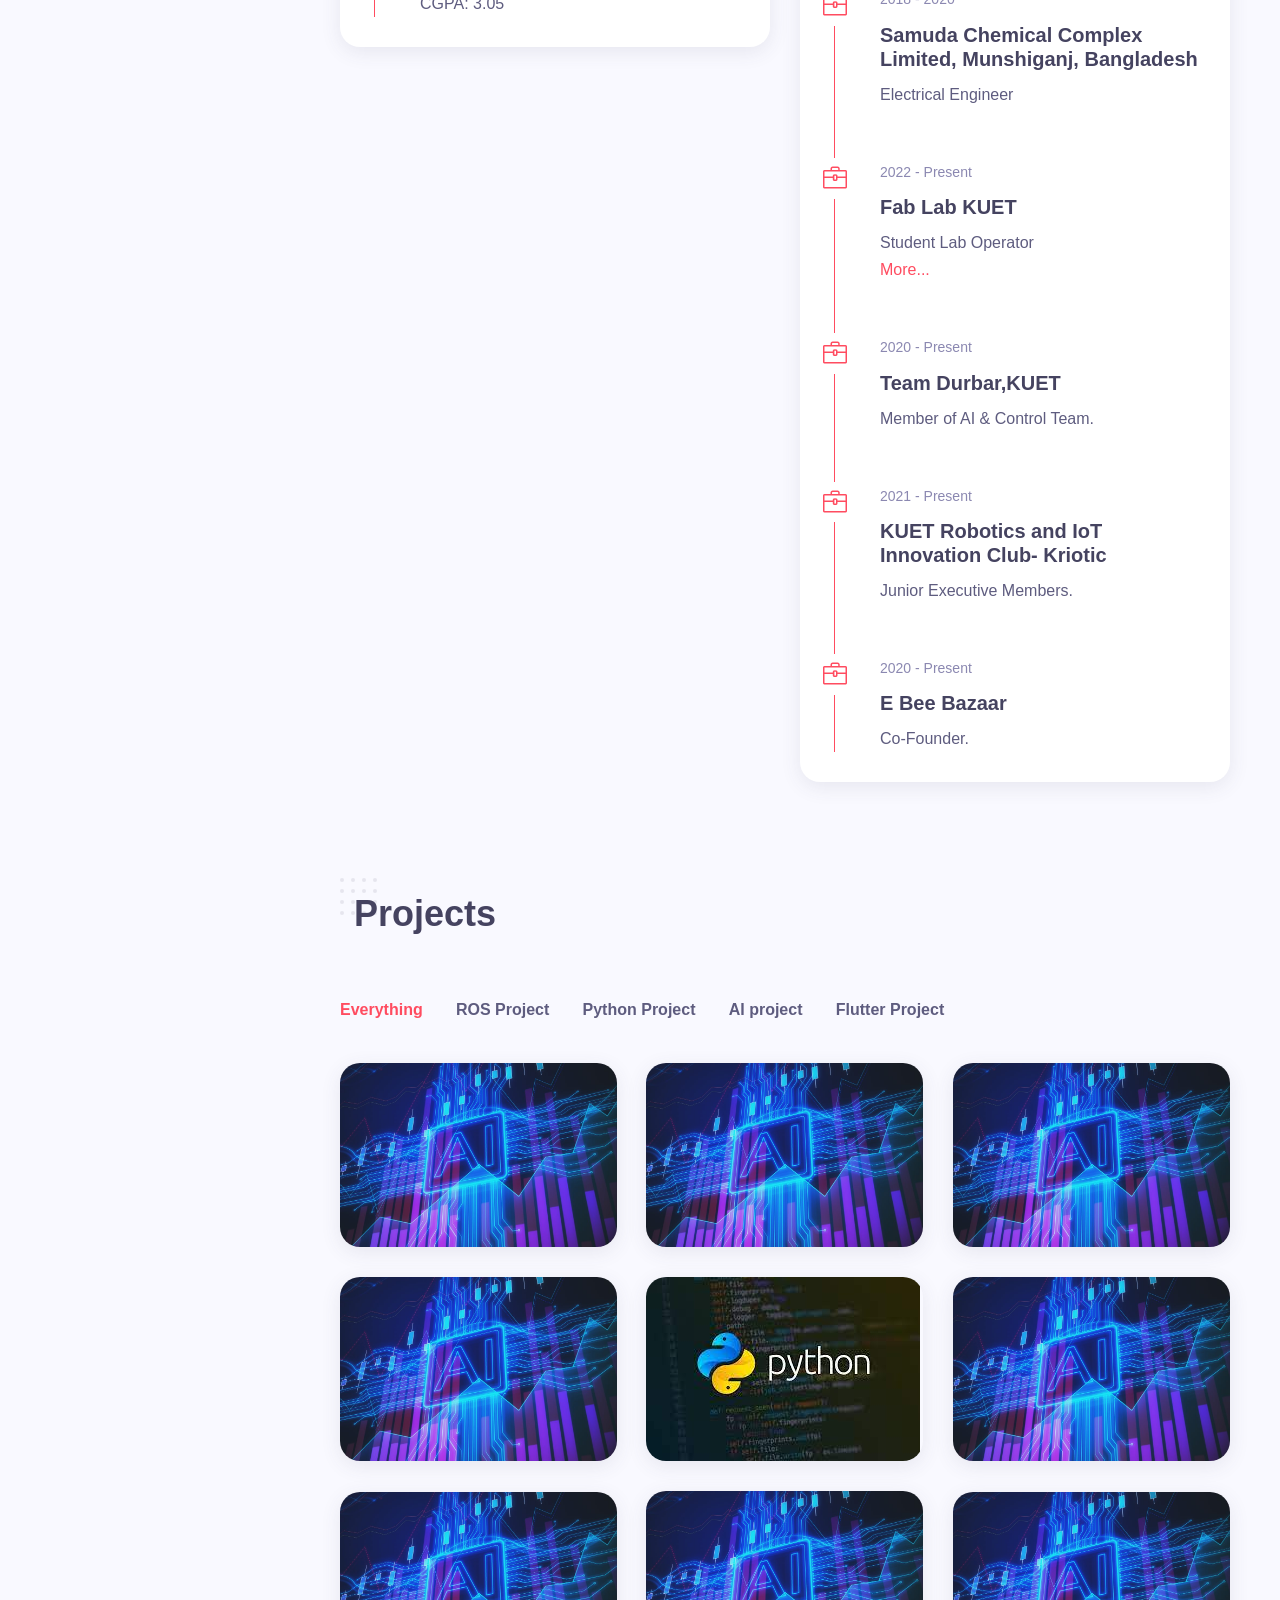
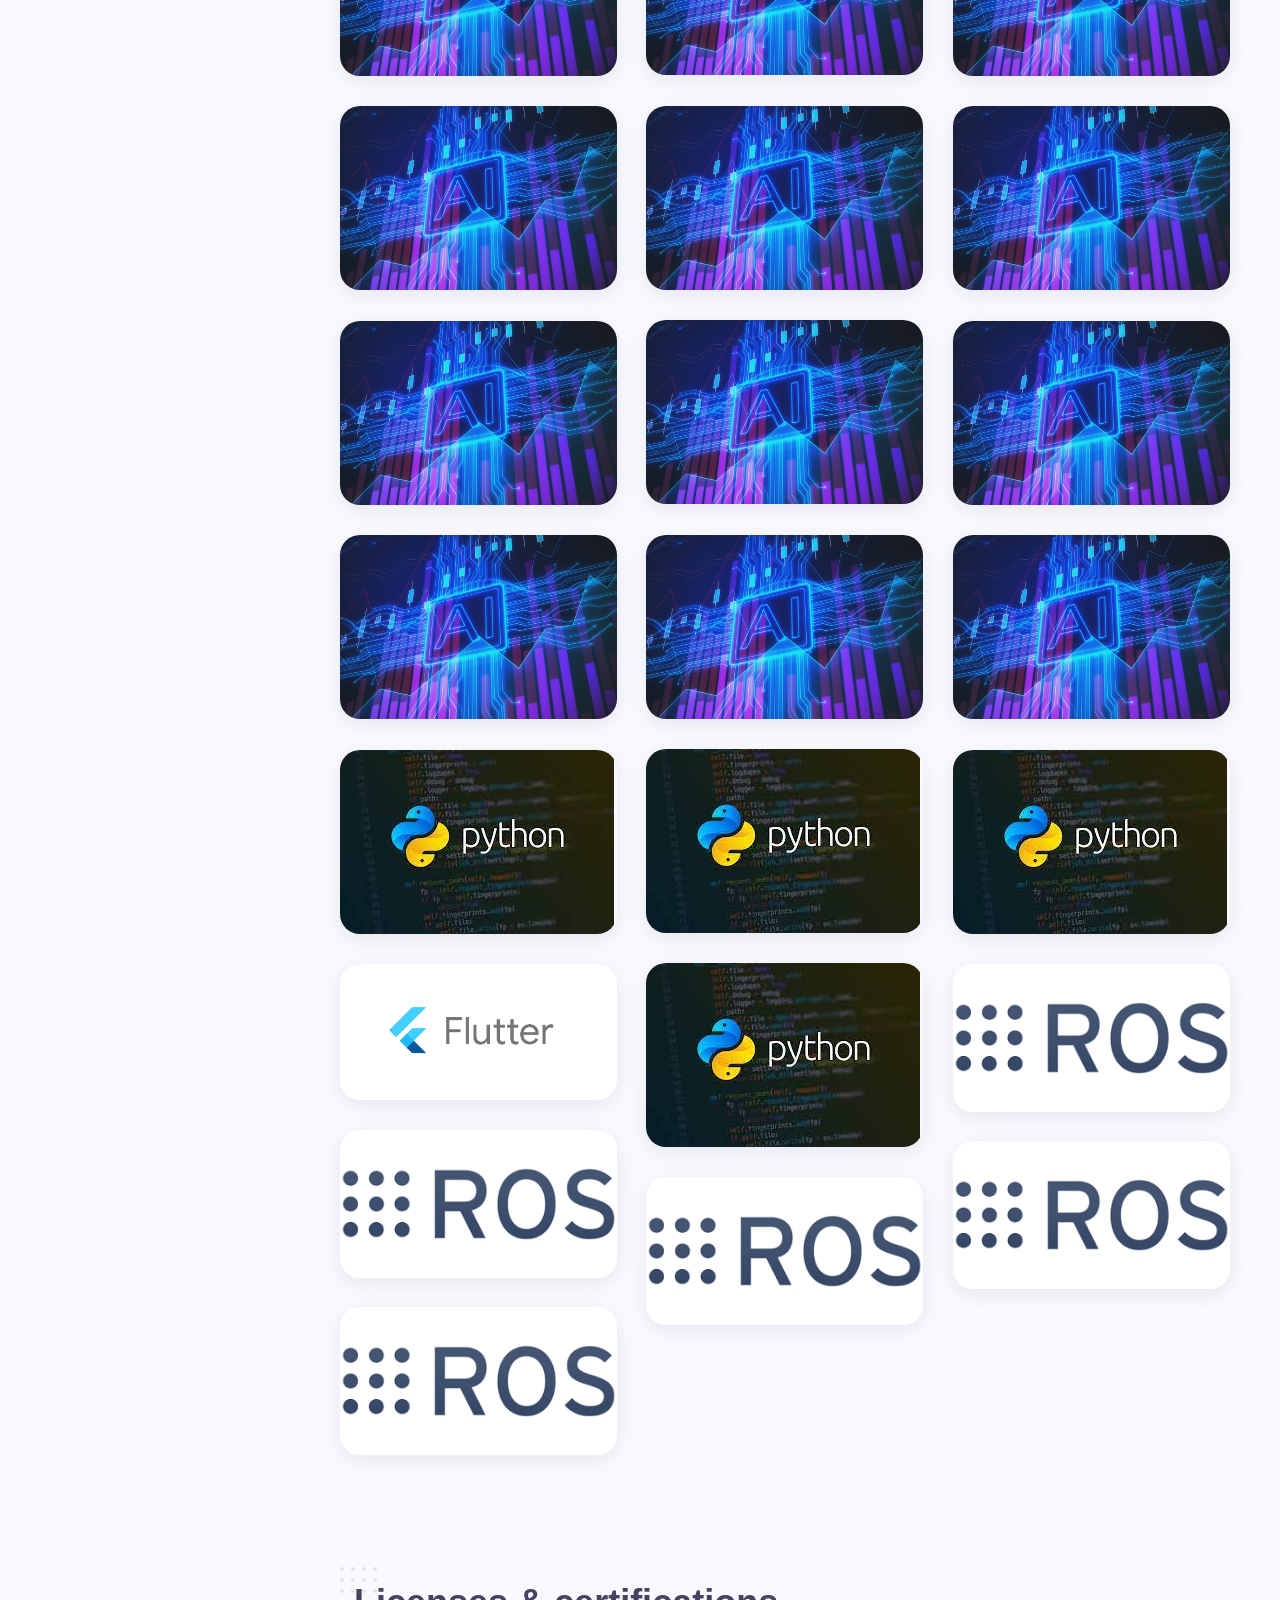
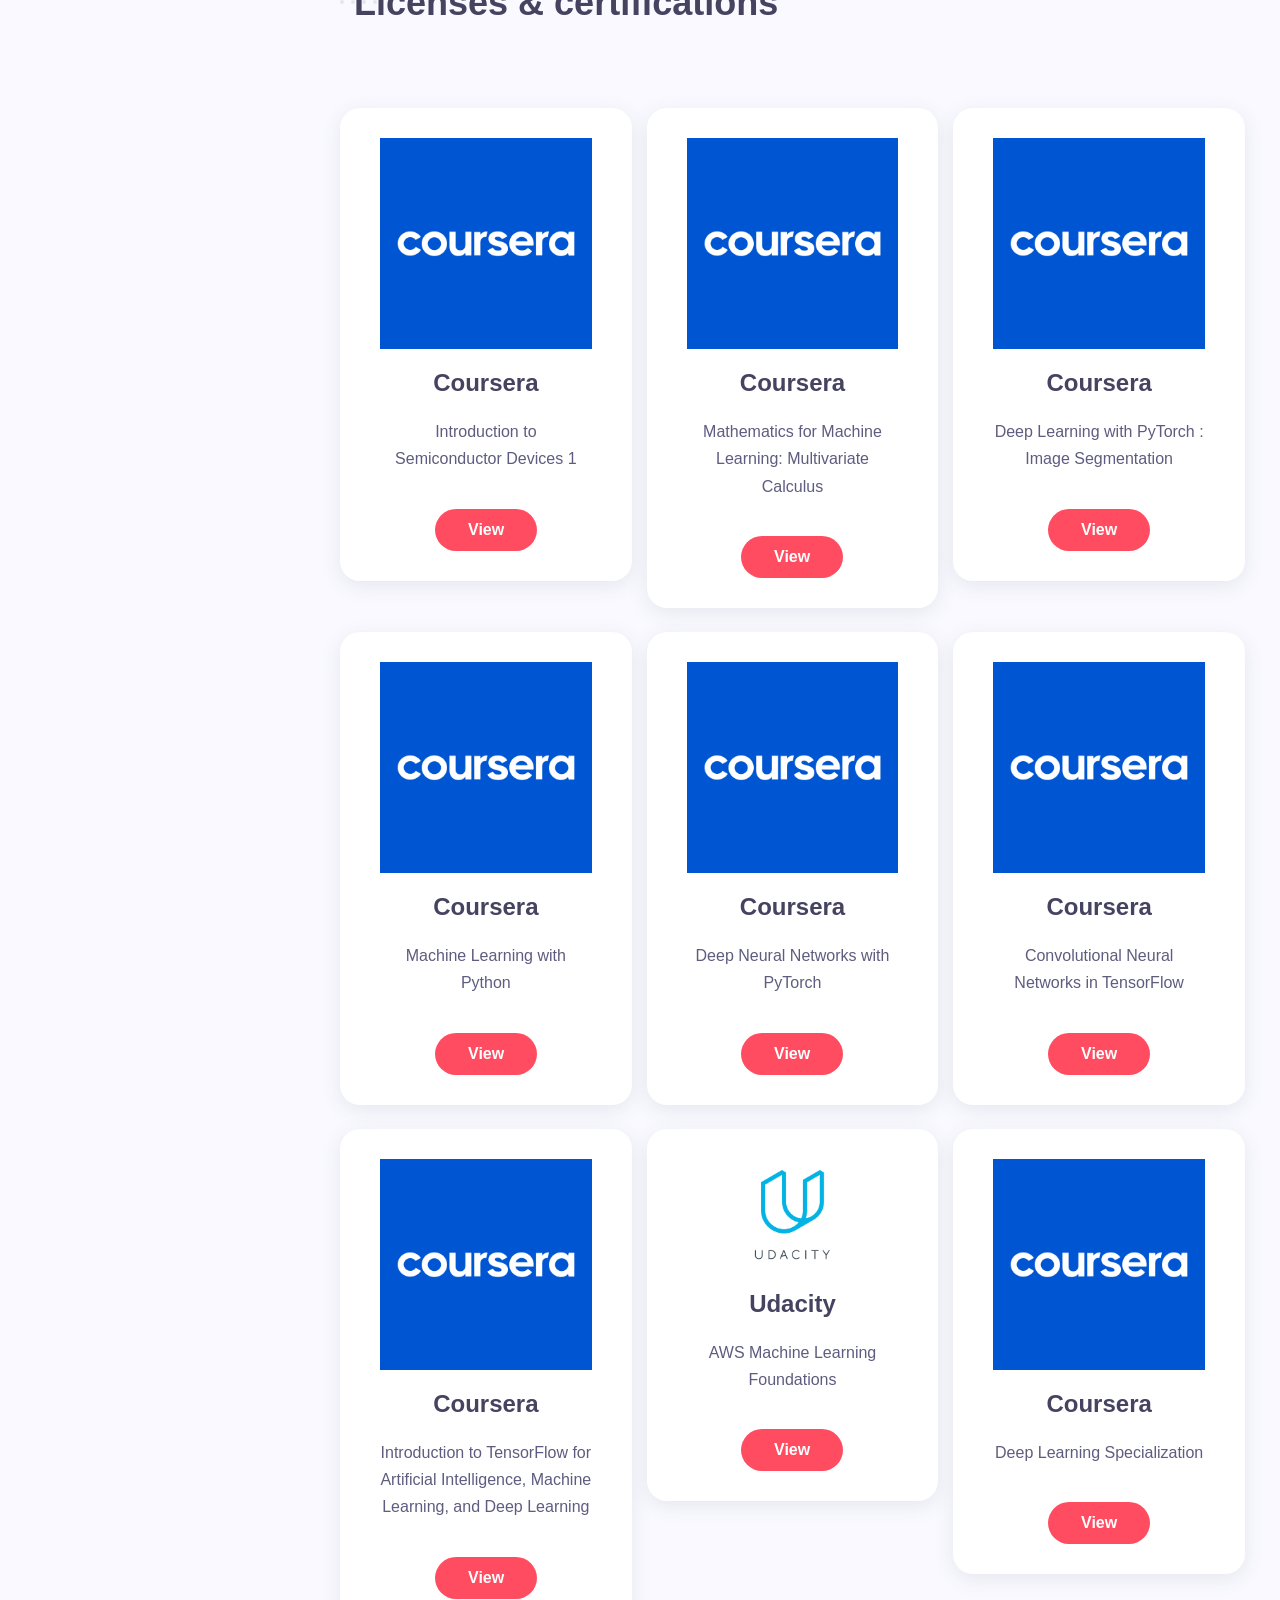
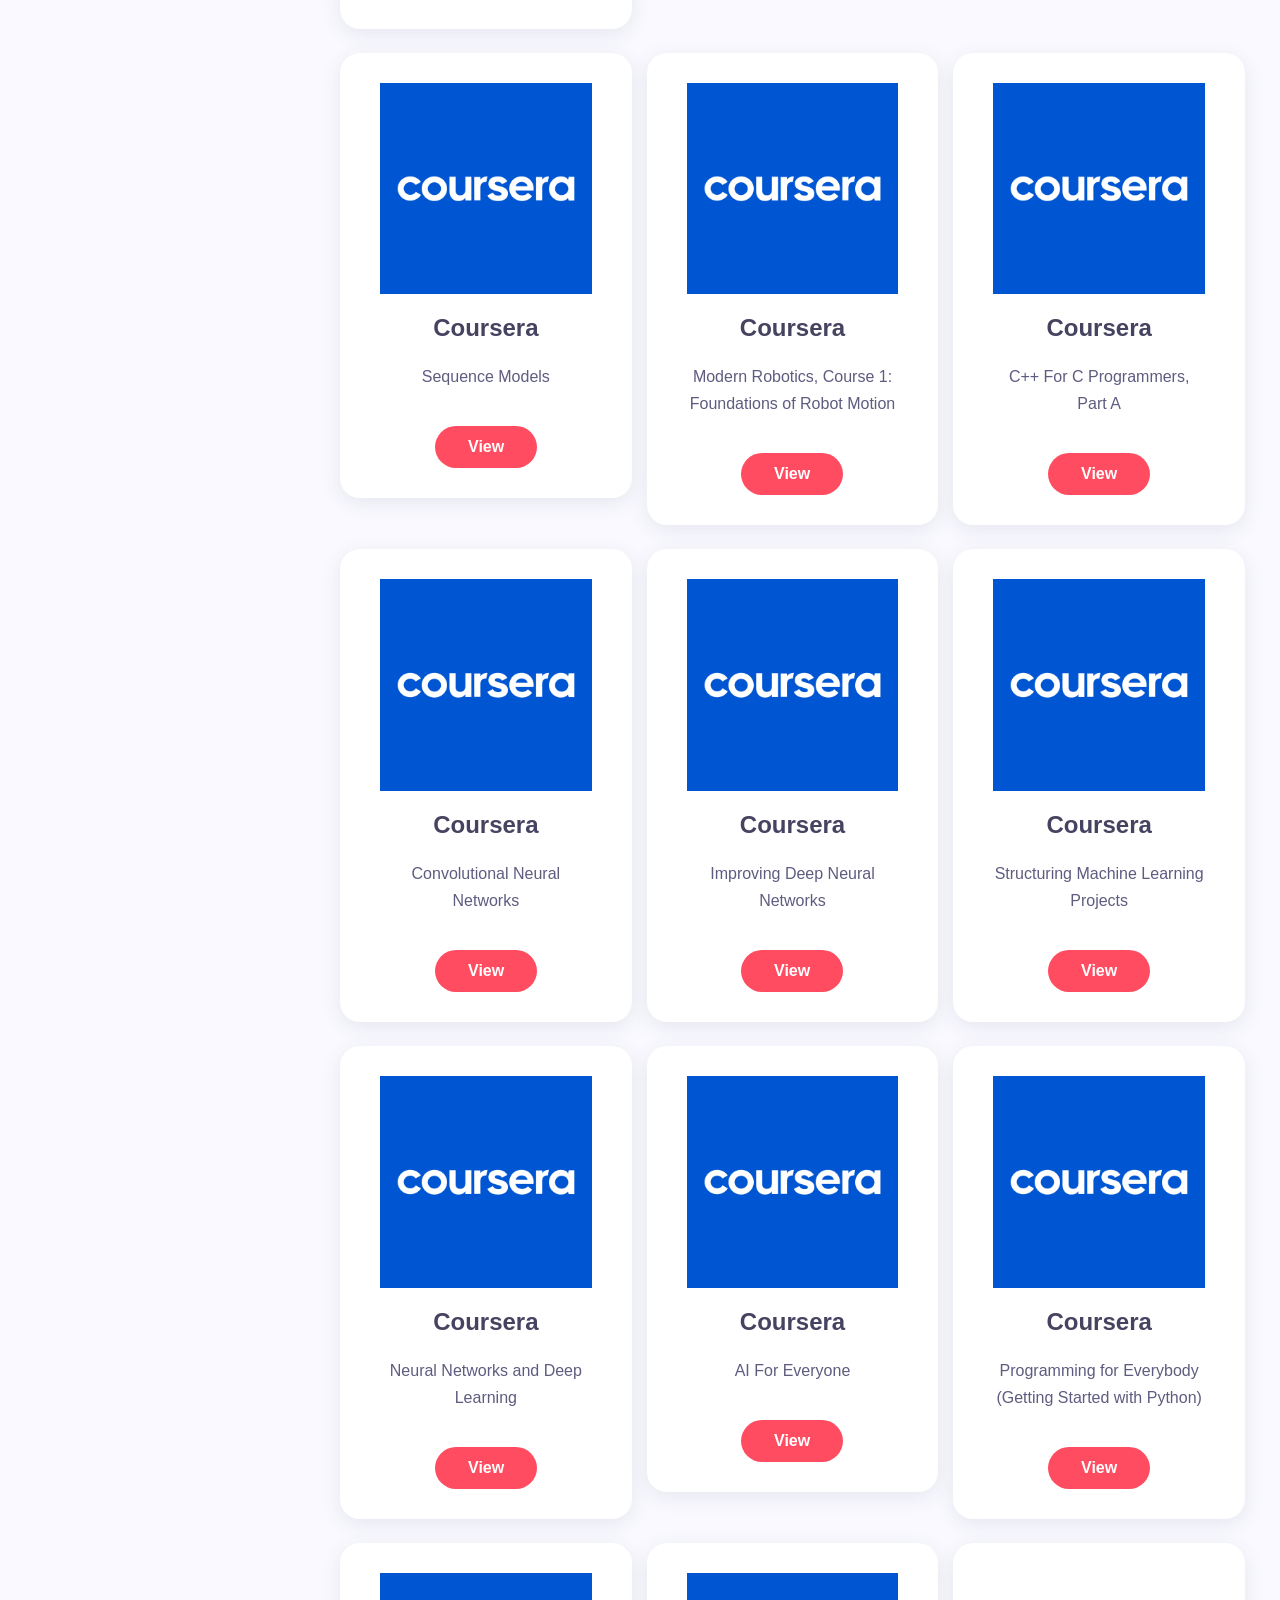
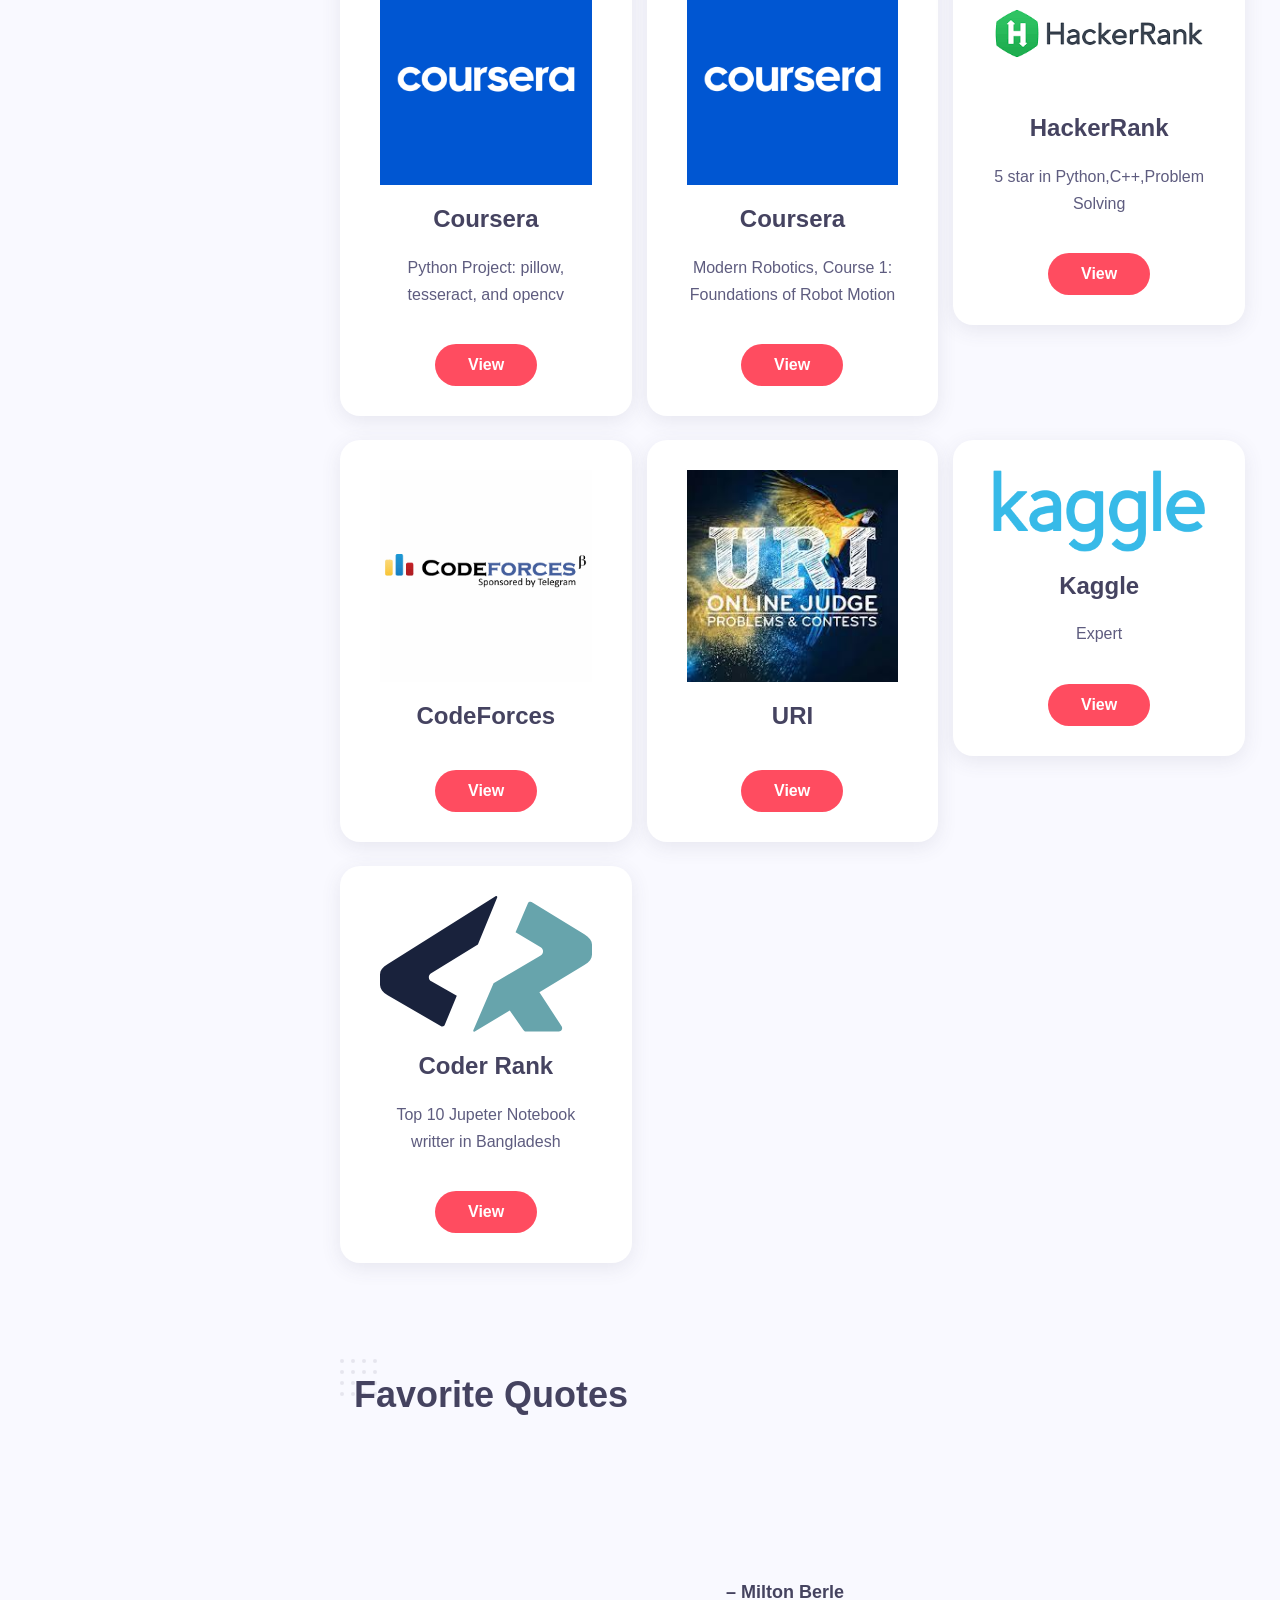
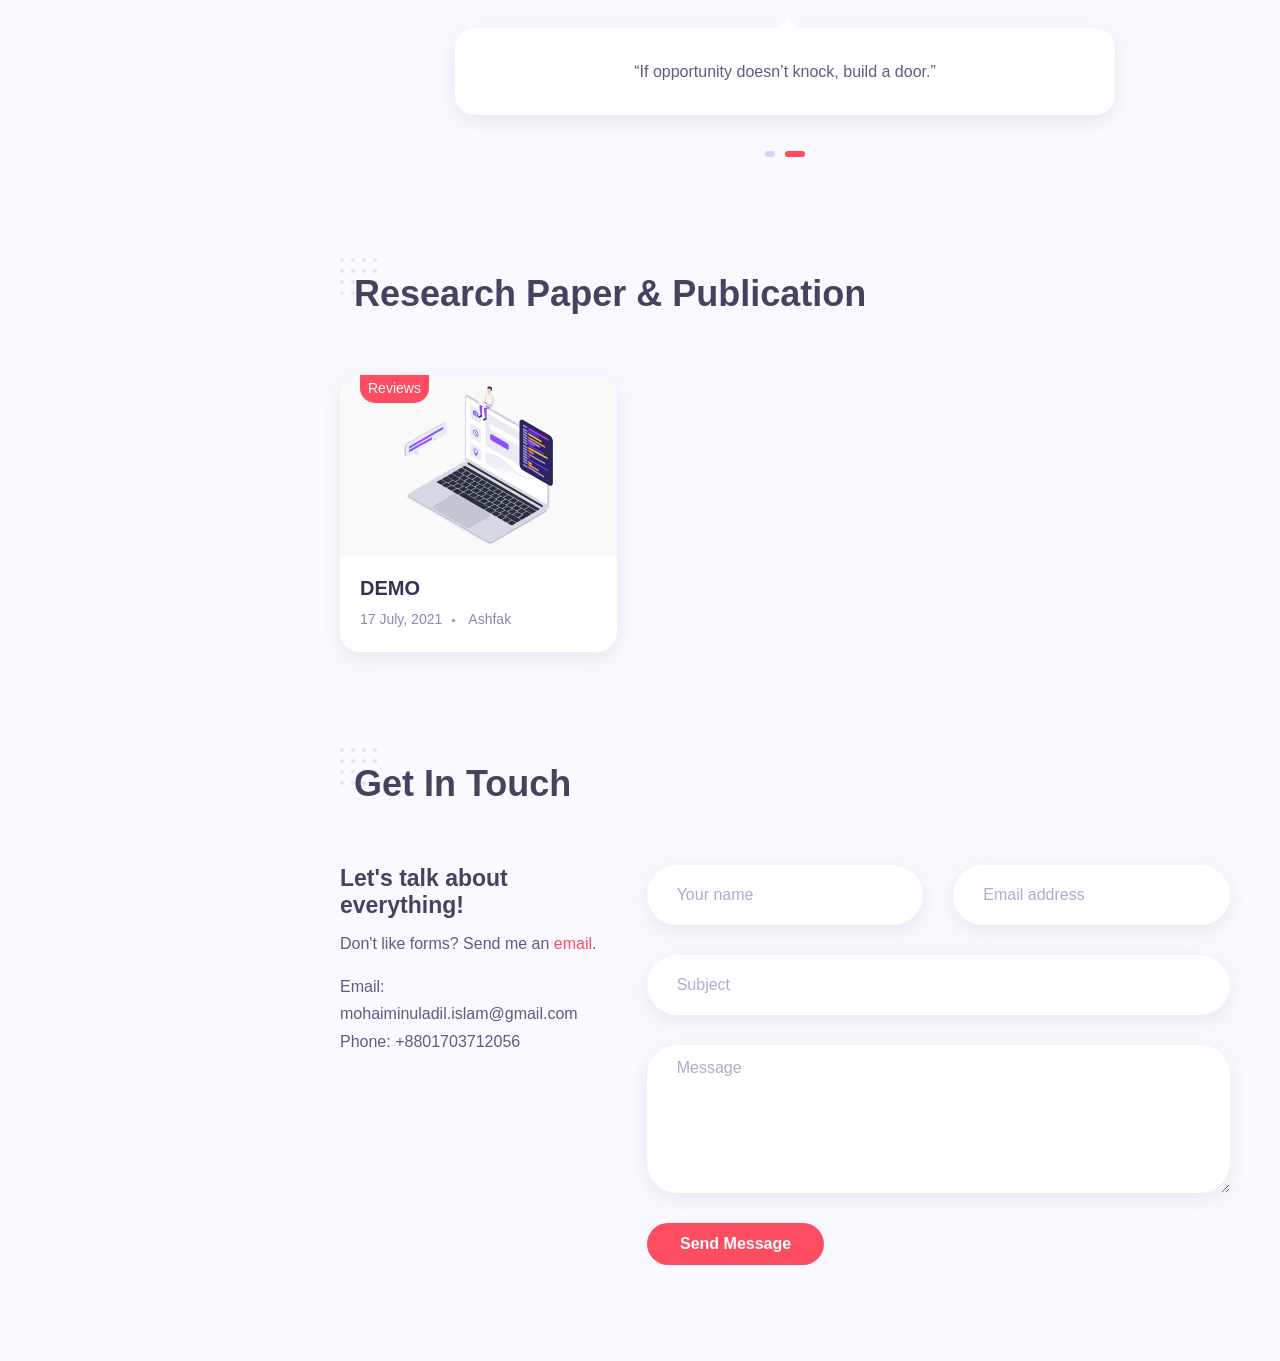
==== commit 93b2108d: "up" ====
--- a/index.html
+++ b/index.html
@@ -269,19 +269,20 @@
 							<div class="row">
 								<div class="col-md-6">
 									<!-- about text -->
-<p>I hold a Bachelor's in Electrical and Electronic Engineering from Khulna University of Engineering & Technology (KUET), with a focus on semiconductordevices, nanotechnology, nano-photonics, MEMS, and quantum mechanics. My
-academic journey has shaped a strong interest in semiconductor fabrication and energy harvesting technologies. I am now seeking fully funded Ph.D. or M.S.
-opportunities to further research in these areas and contribute to meaningful advancements in the field.</p>
+									<p>I hold a Bachelor's in Electrical and Electronic Engineering from Khulna
+										University of Engineering & Technology (KUET), with a focus on semiconductor
+										devices, nanotechnology, nano-photonics, MEMS, and quantum mechanics. My
+										academic journey has shaped a strong interest in semiconductor fabrication and
+										energy harvesting technologies. I am now seeking fully funded Ph.D. or M.S.
+										opportunities to further research in these areas and contribute to meaningful
+										advancements in the field.</p>
 									<div class="mt-3">
 										<a href="https://drive.google.com/file/d/1tDrR6EP5IIOrDOxbD037Hi5mh2gFNavp/view"
 											class="btn btn-default">Download CV</a>
 									</div>
-									
-									<div class="container">
-										<div class="column">
-
-
-											<p> <!-- skill item -->
+									<div class="col-md-6">
+
+									<!-- skill item -->
 									<div class="skill-item">
 										<div class="skill-info clearfix">
 											<h4 class="float-left mb-3 mt-0">Python 3</h4>
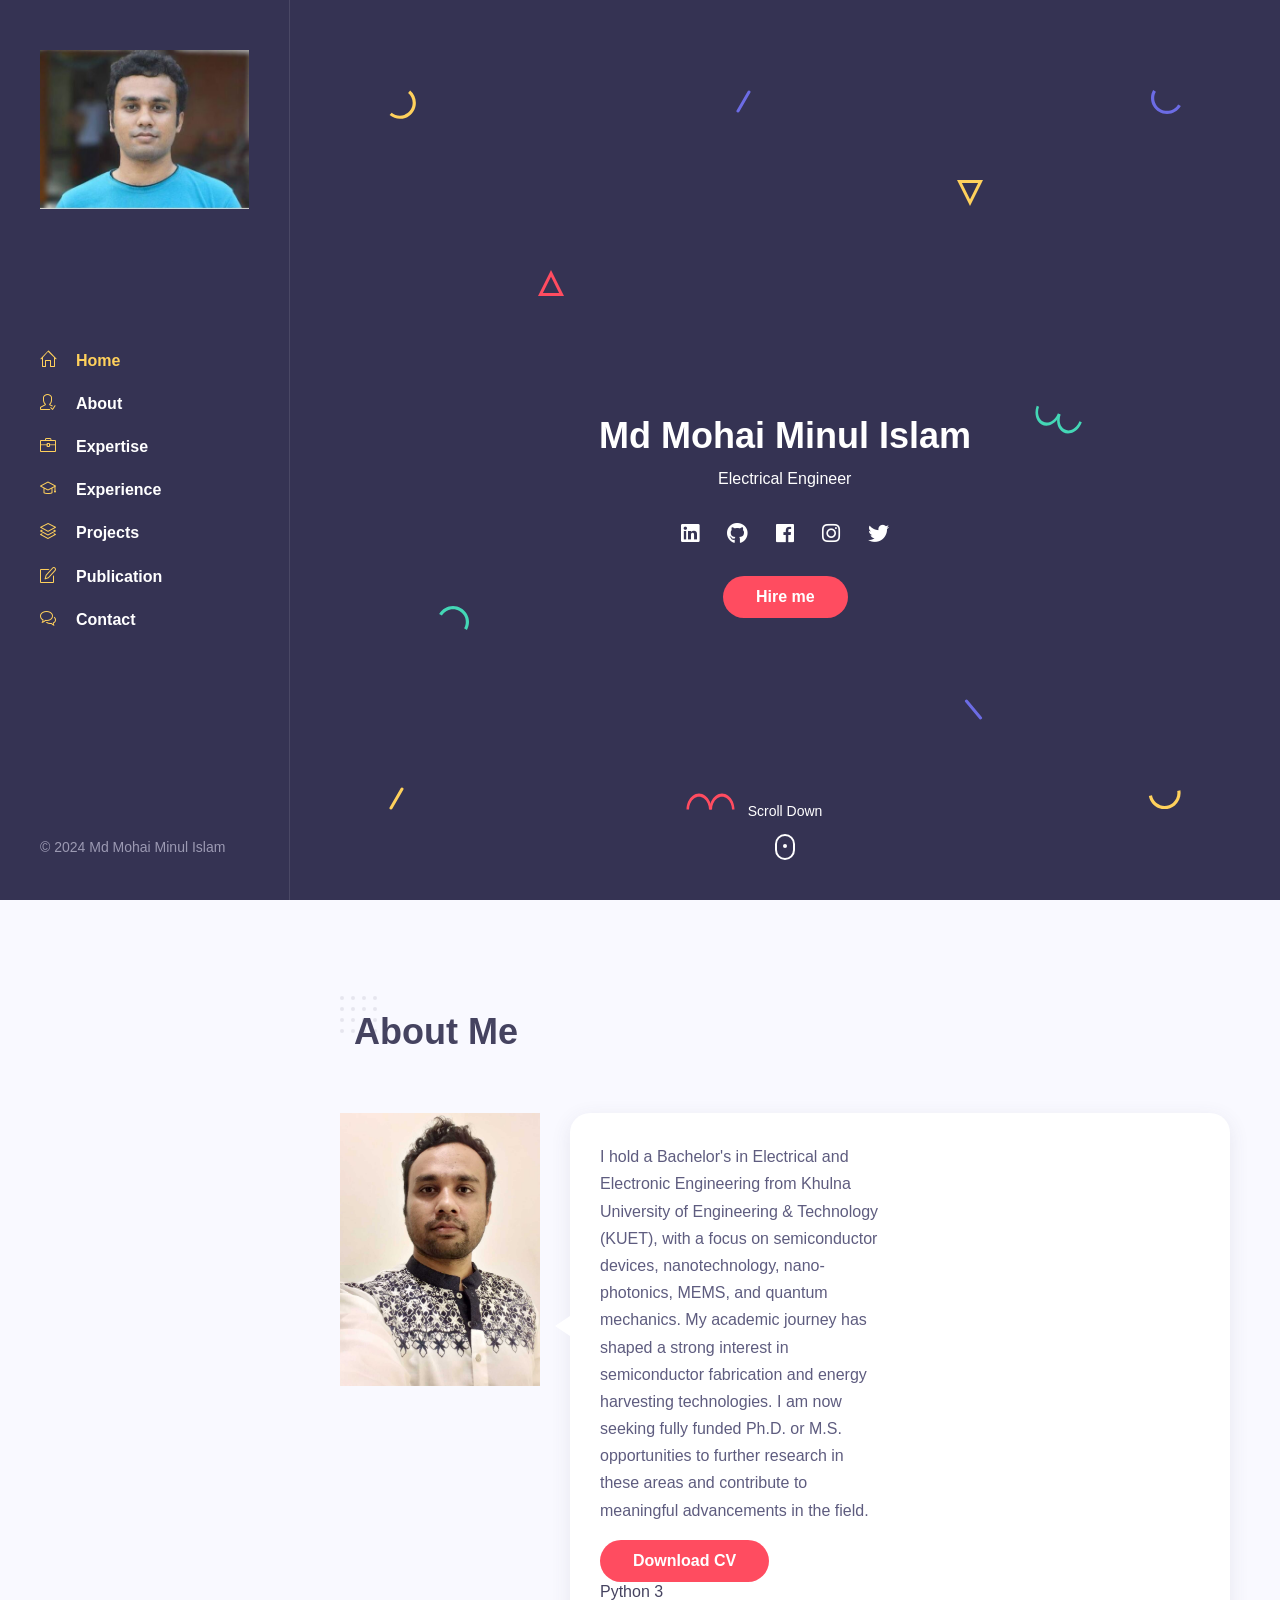
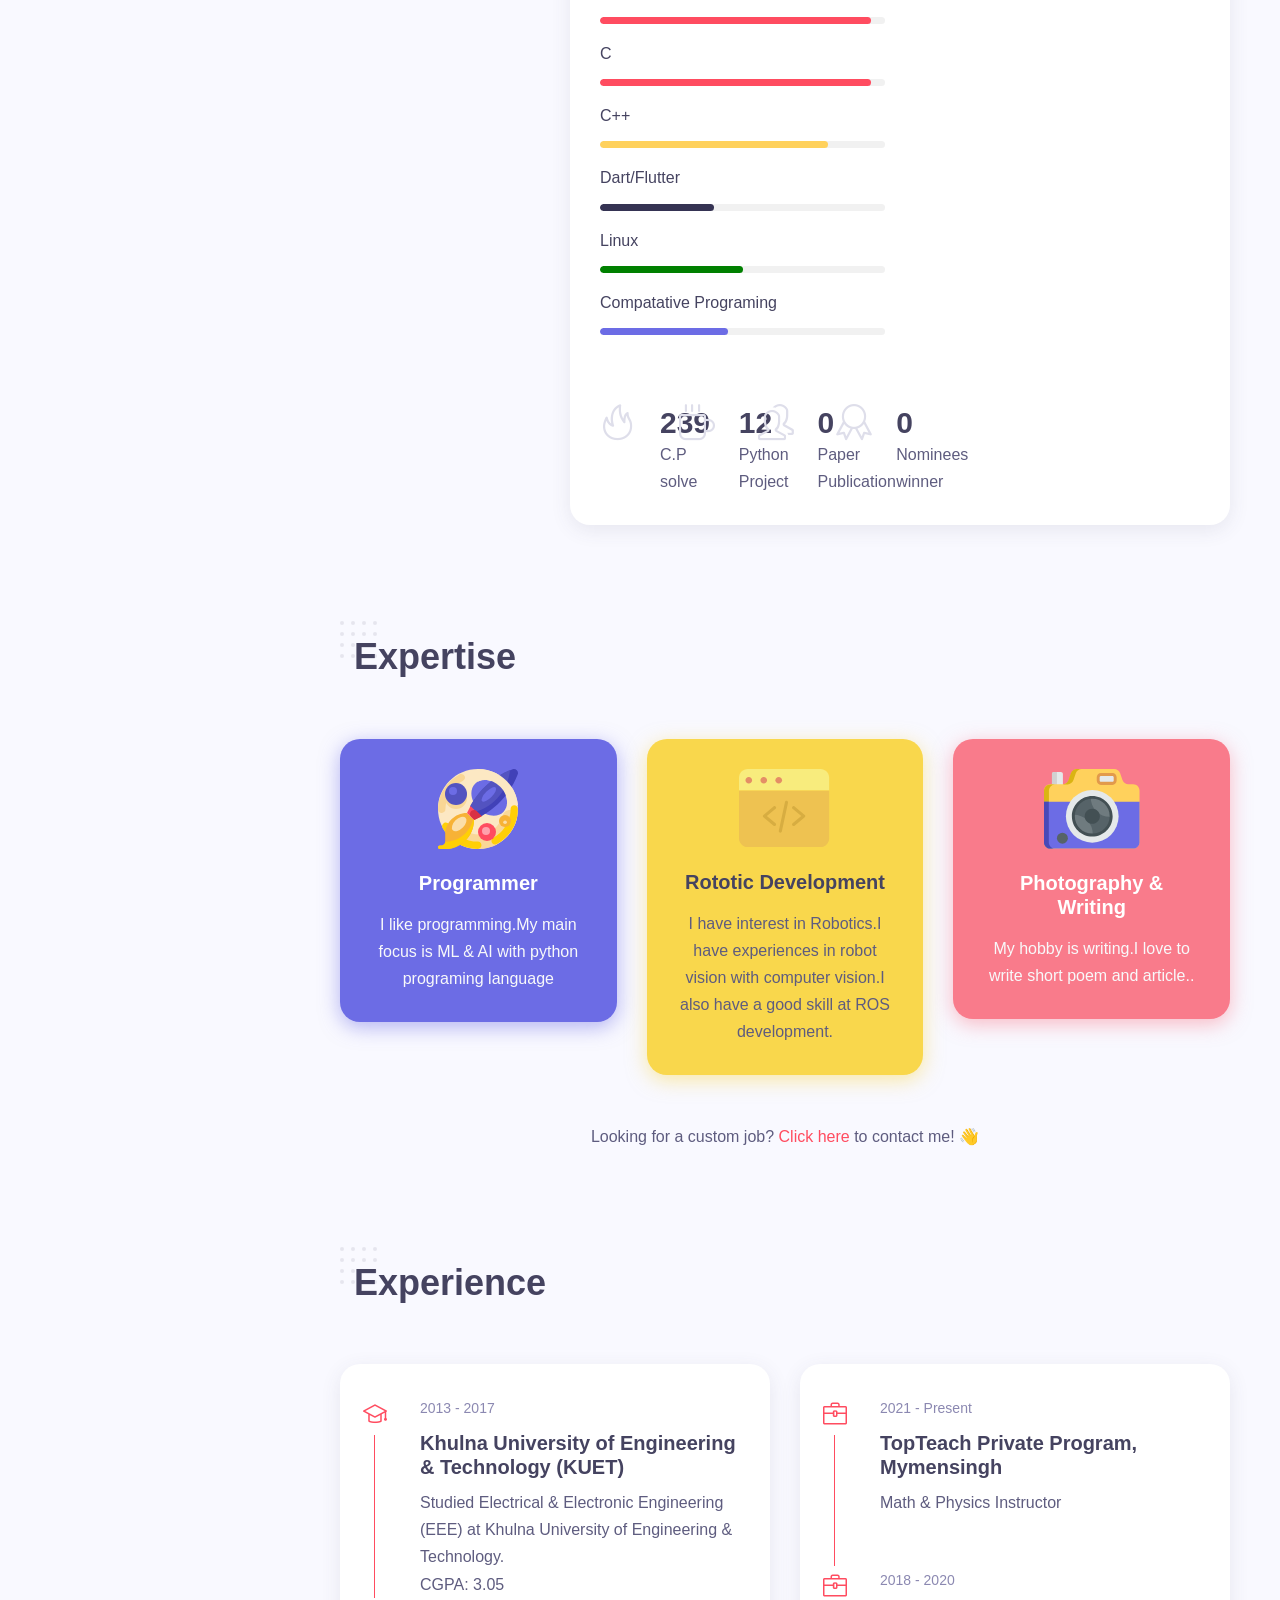
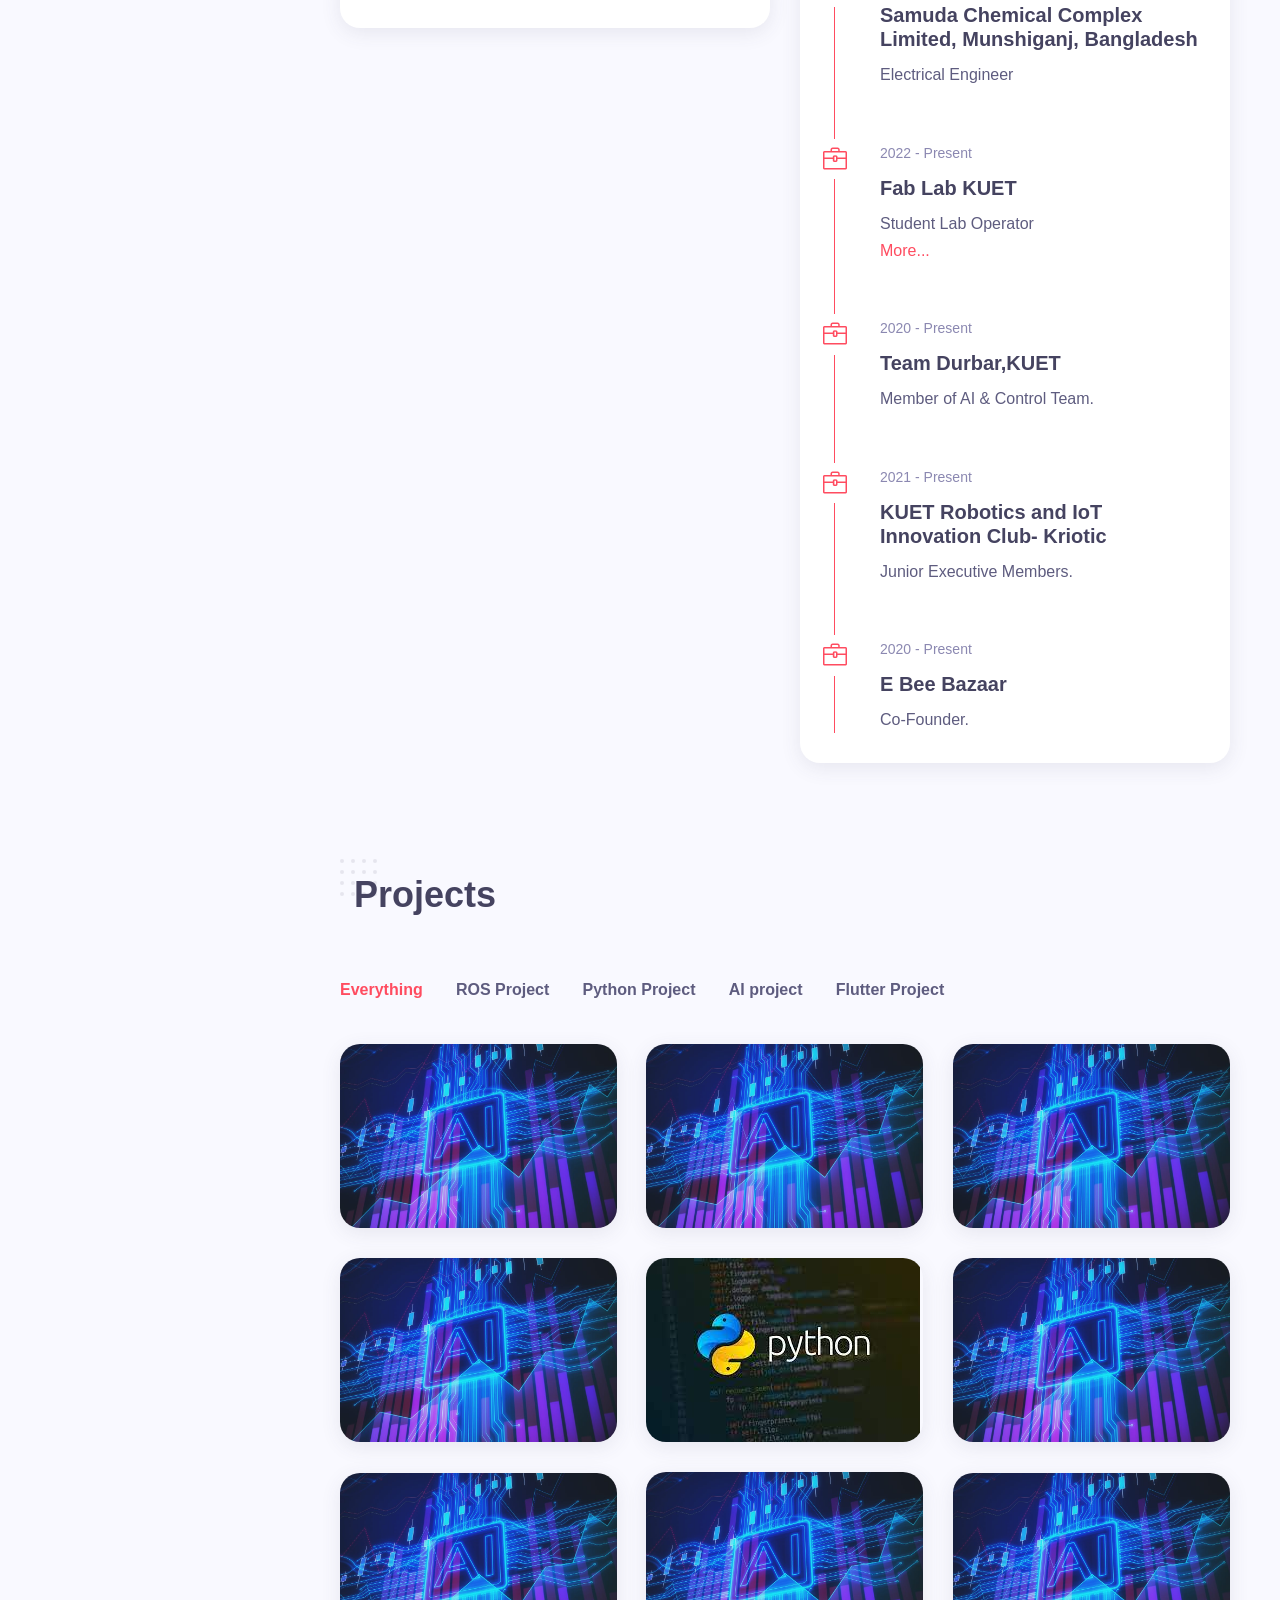
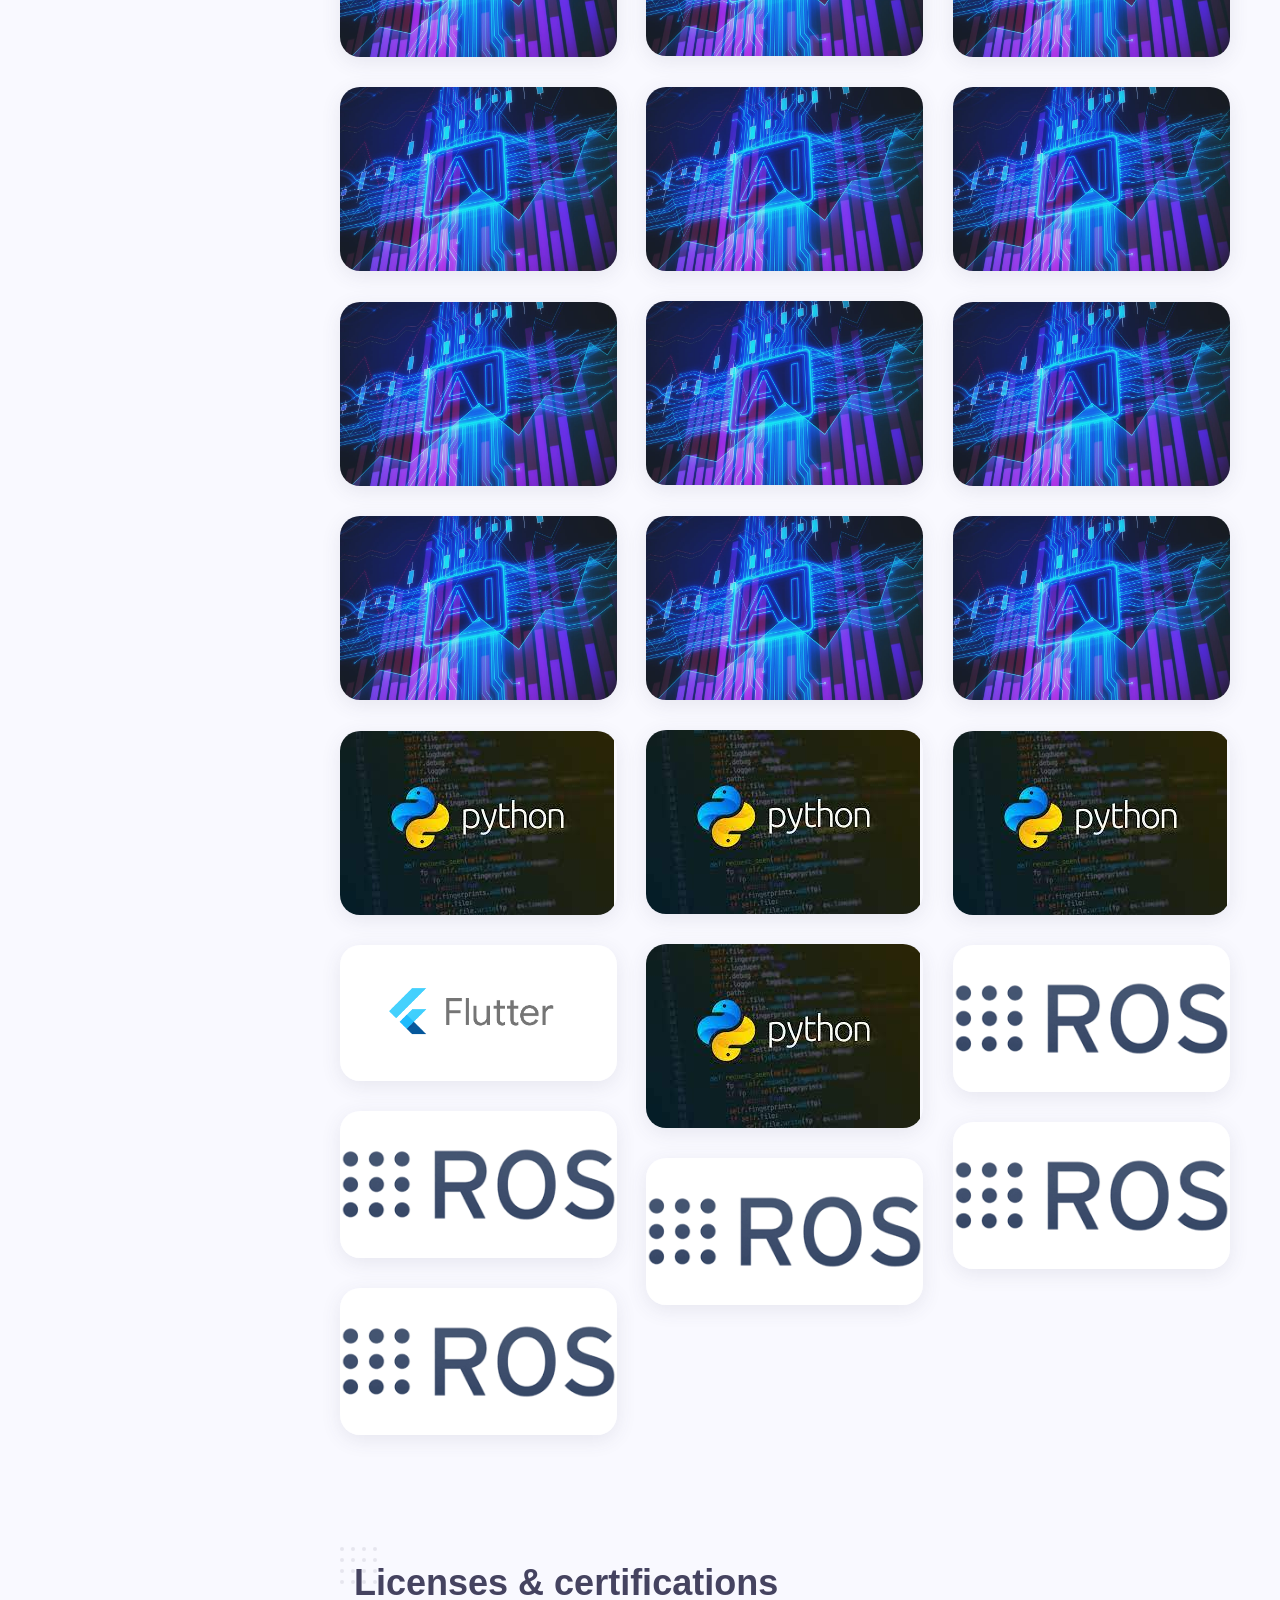
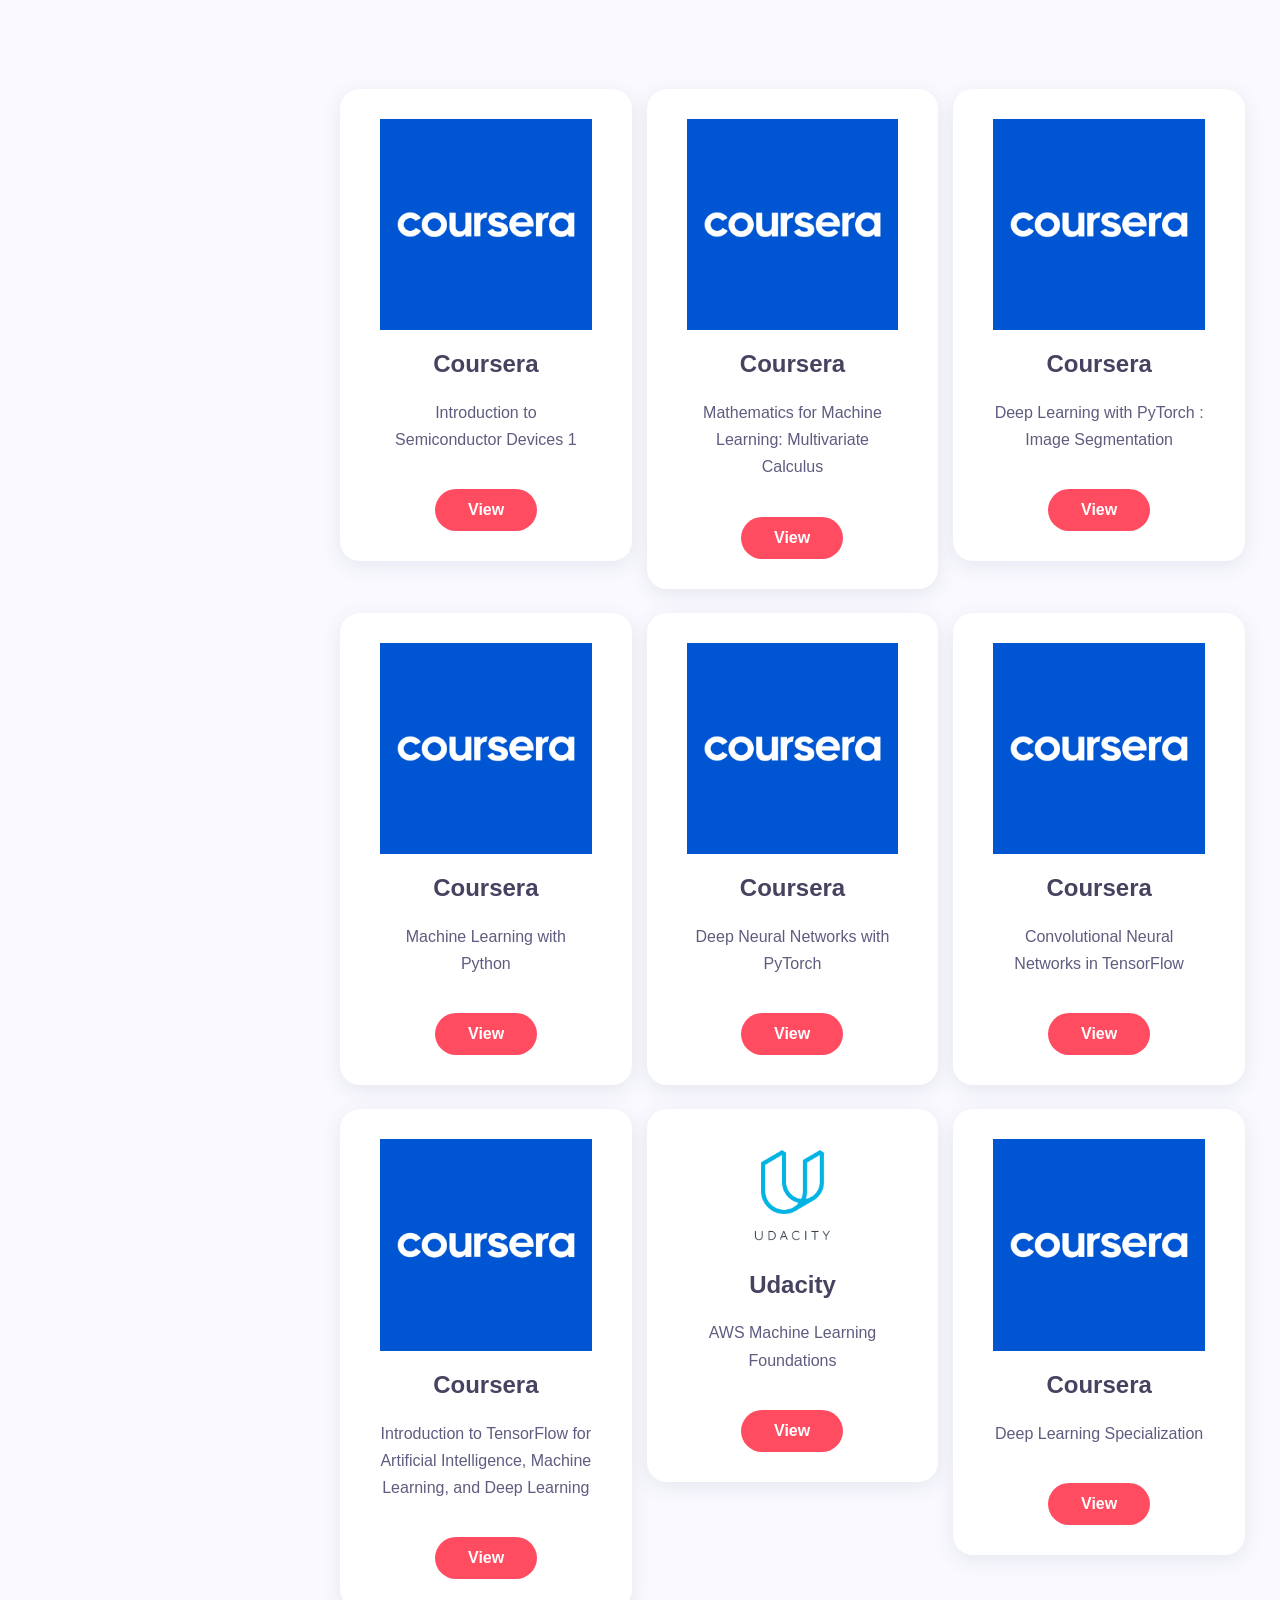
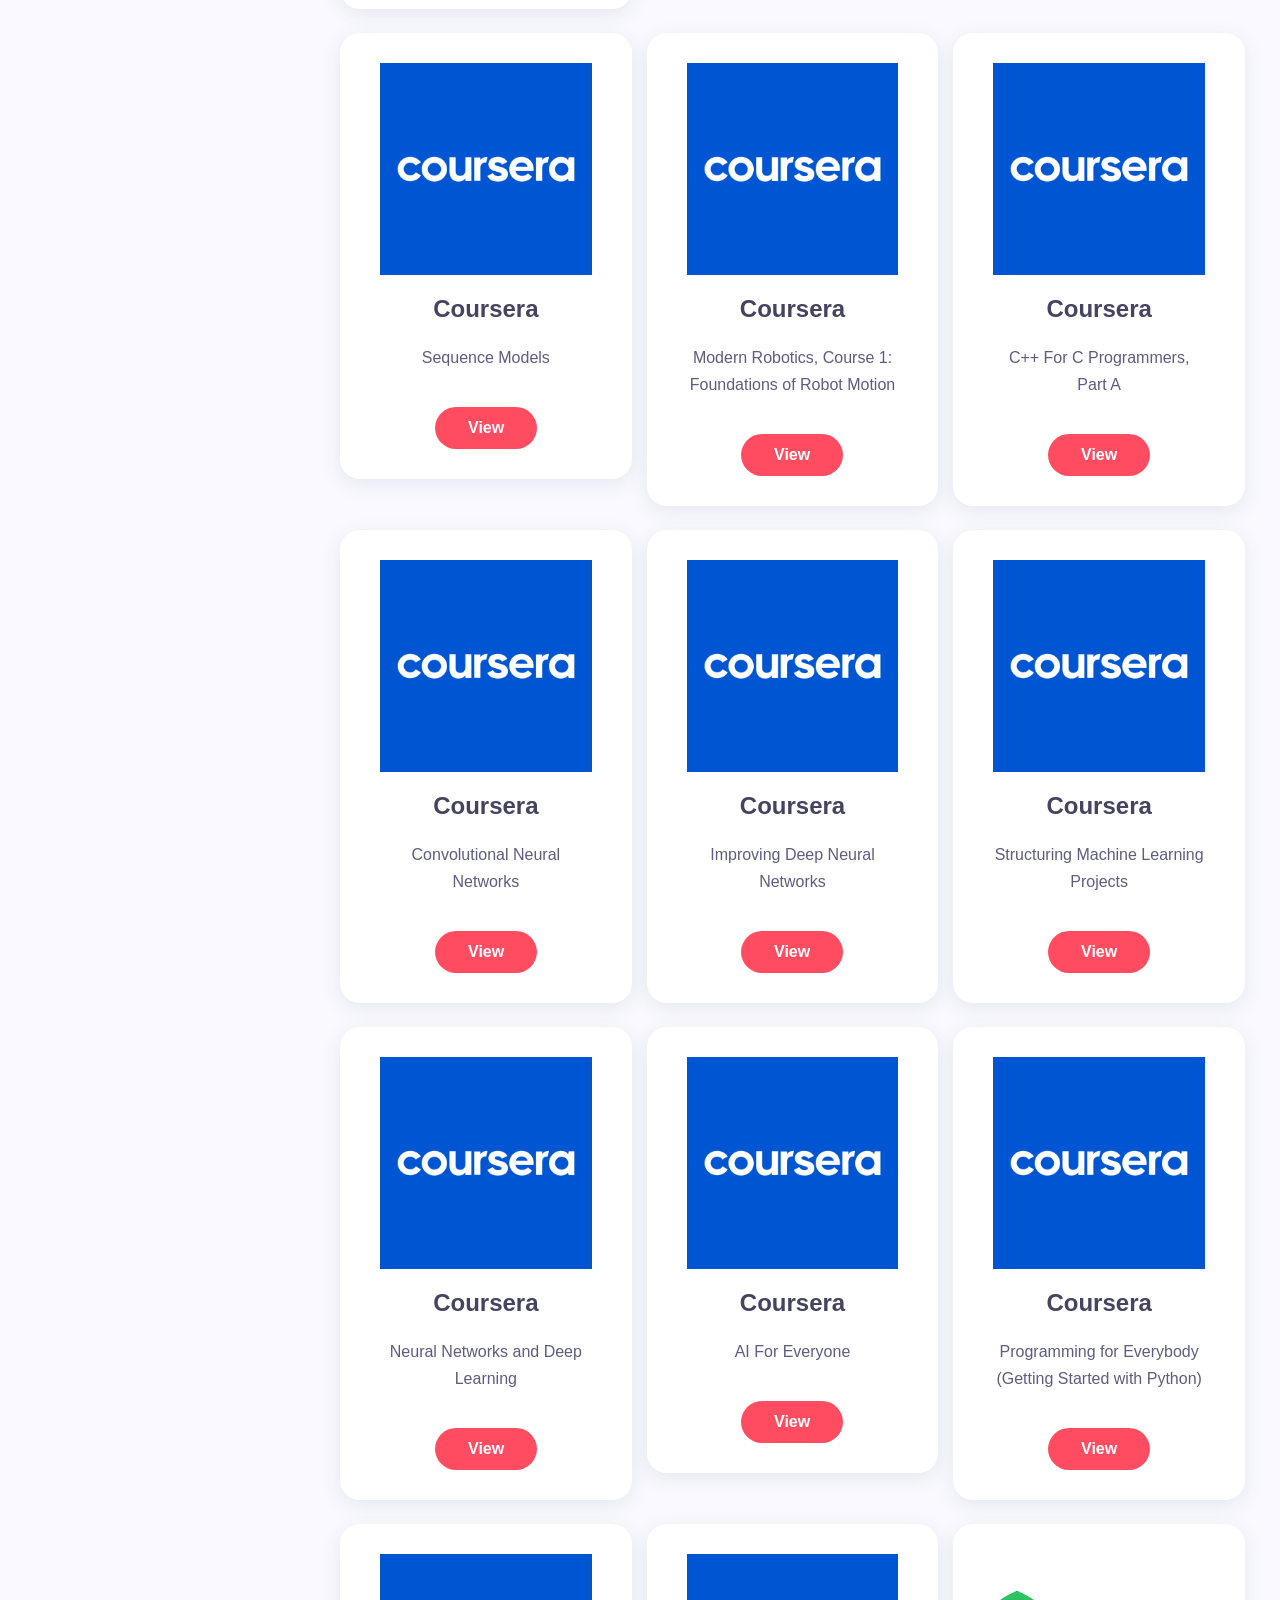
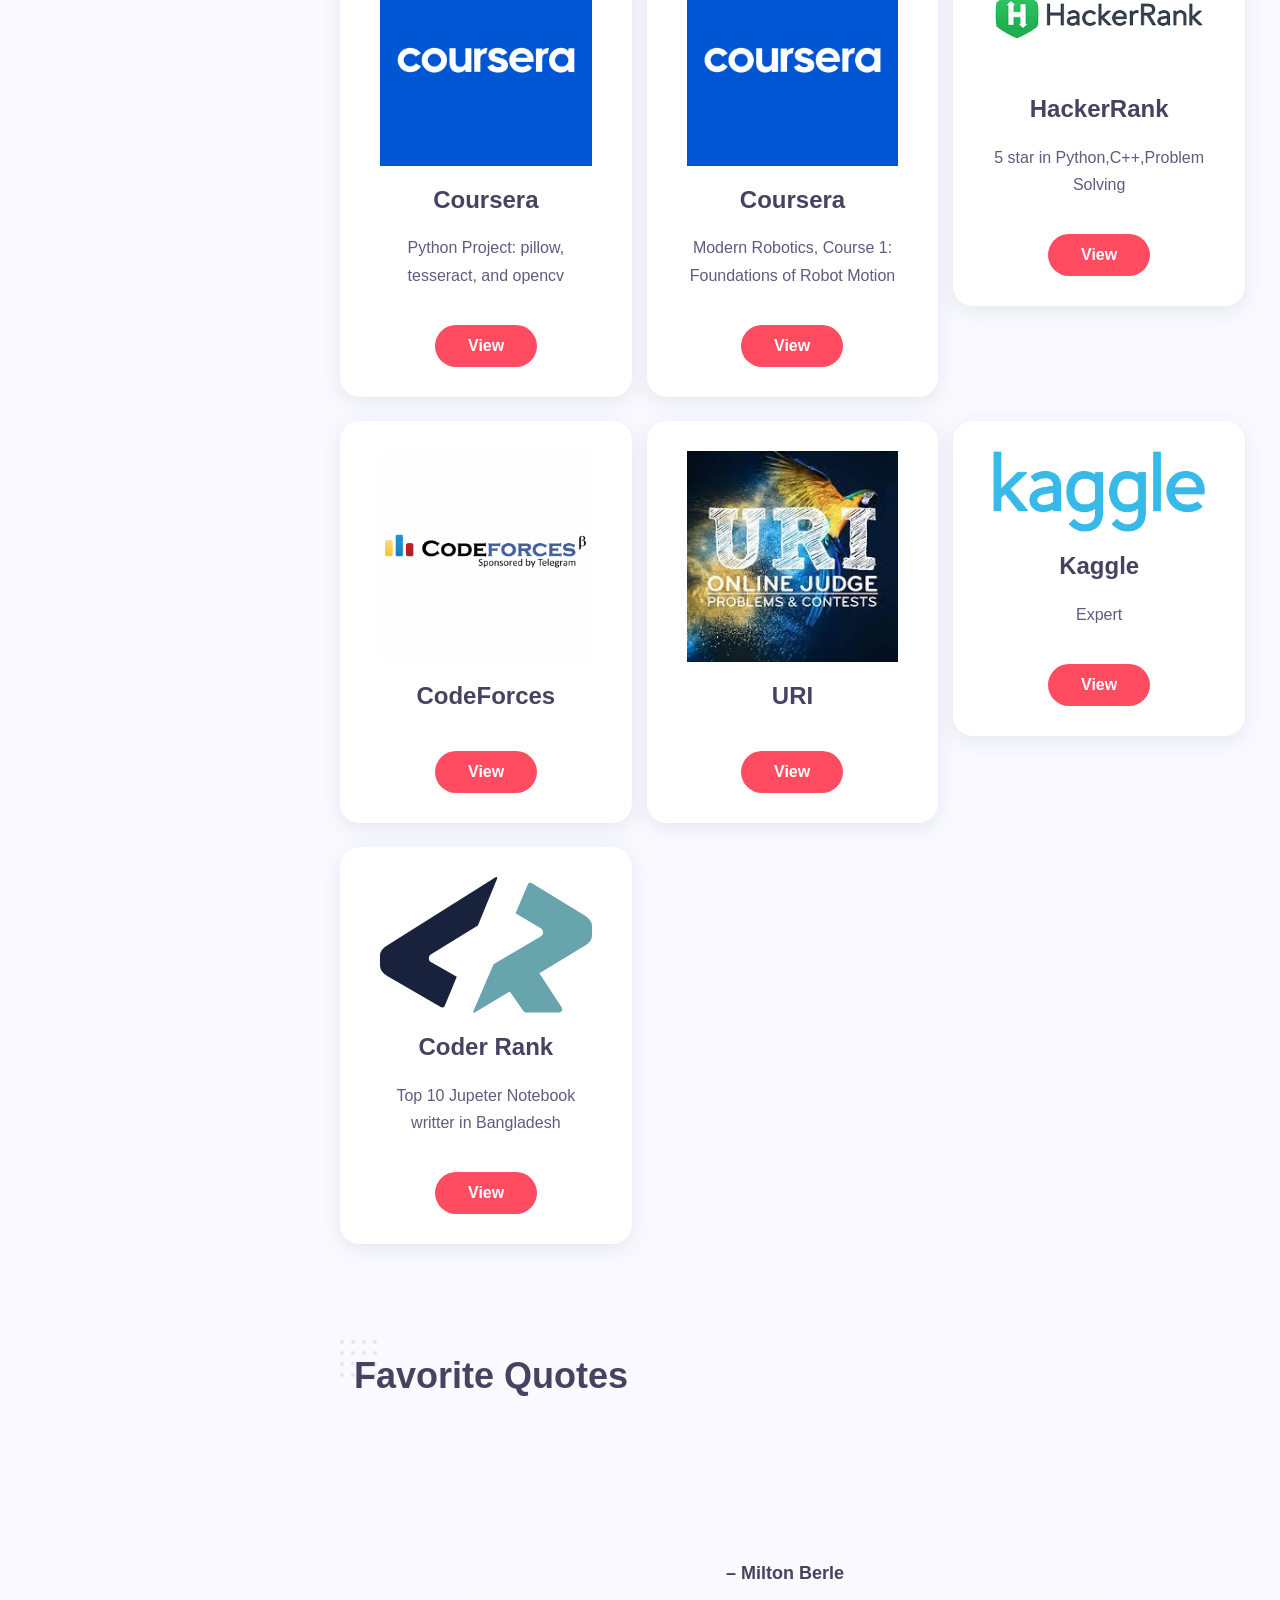
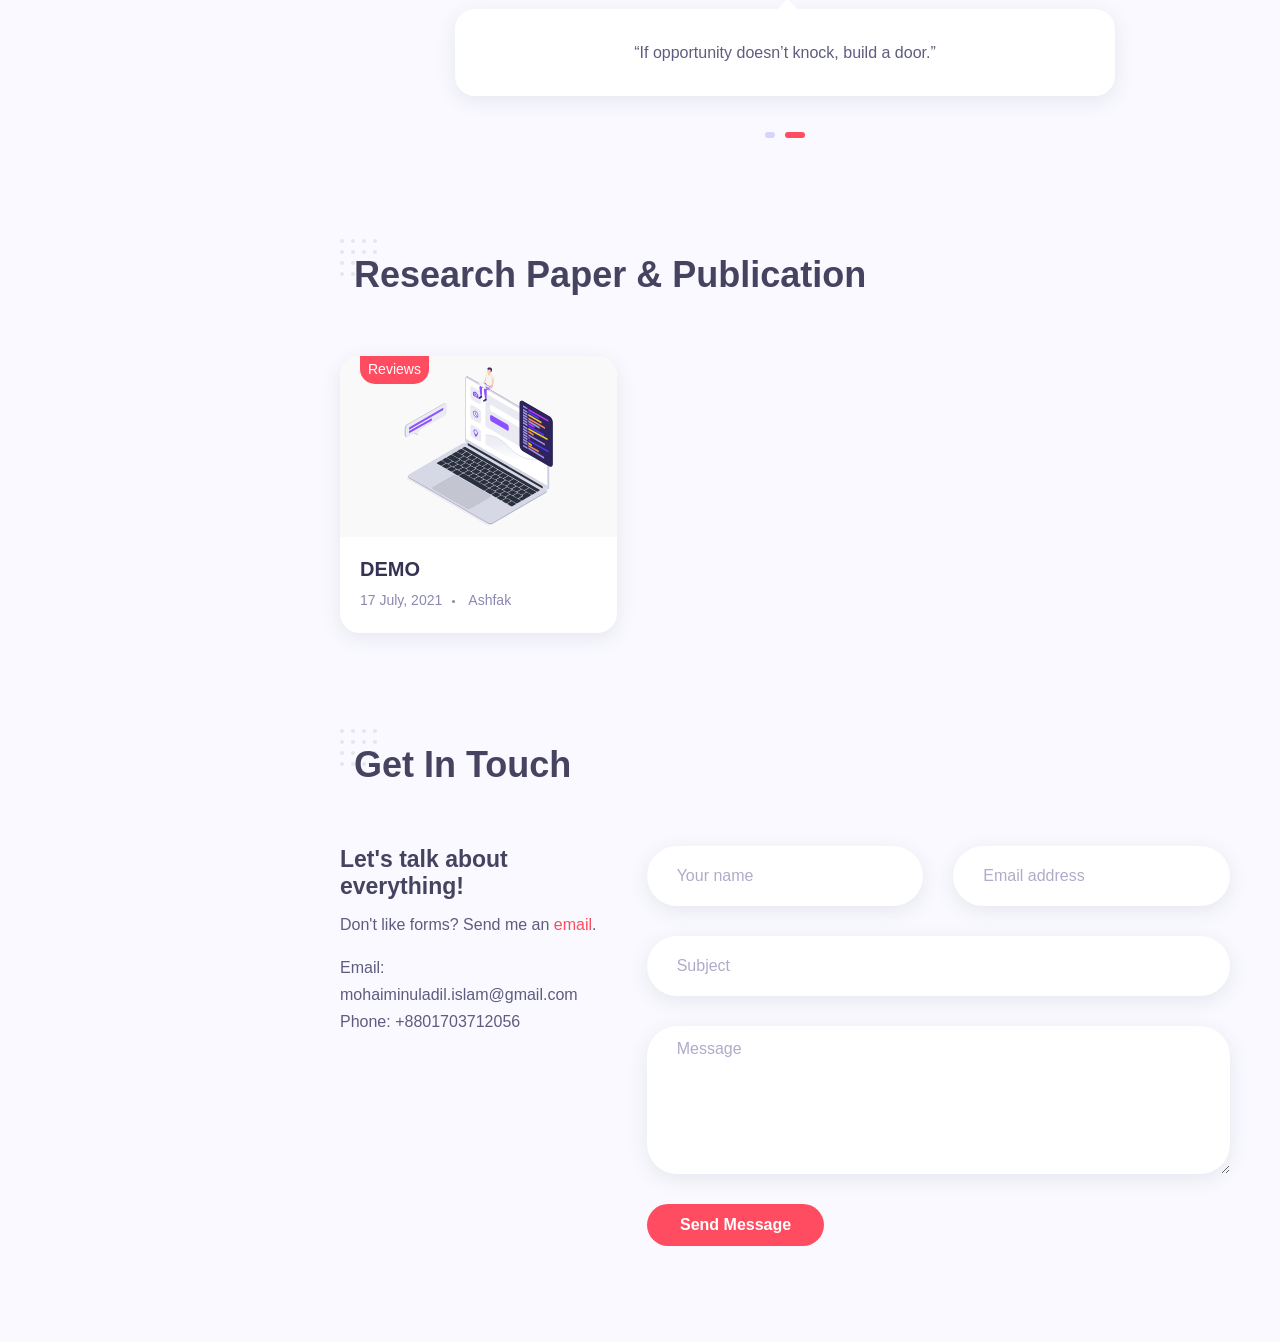
==== commit a53bd064: "u" ====
--- a/index.html
+++ b/index.html
@@ -280,7 +280,14 @@
 										<a href="https://drive.google.com/file/d/1tDrR6EP5IIOrDOxbD037Hi5mh2gFNavp/view"
 											class="btn btn-default">Download CV</a>
 									</div>
-									<div class="col-md-6">
+									
+
+
+
+
+
+
+									
 
 									<!-- skill item -->
 									<div class="skill-item">
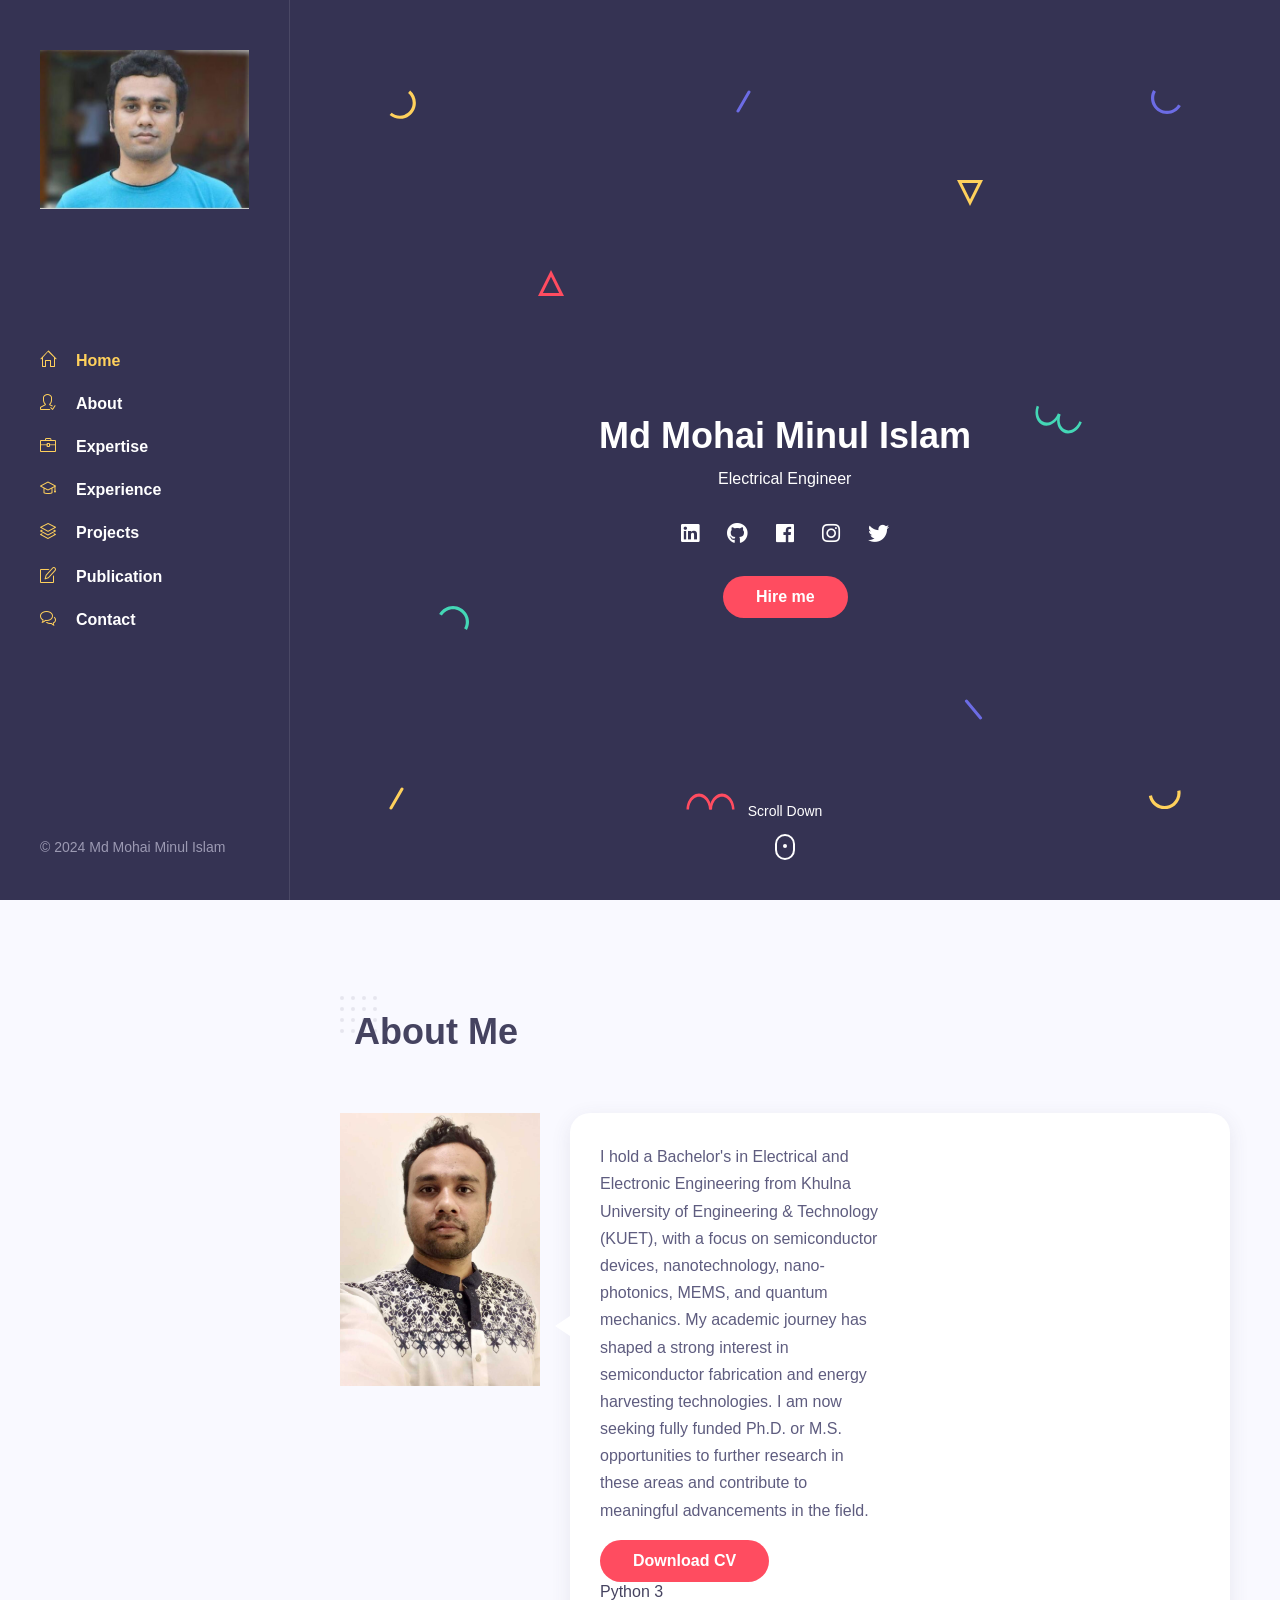
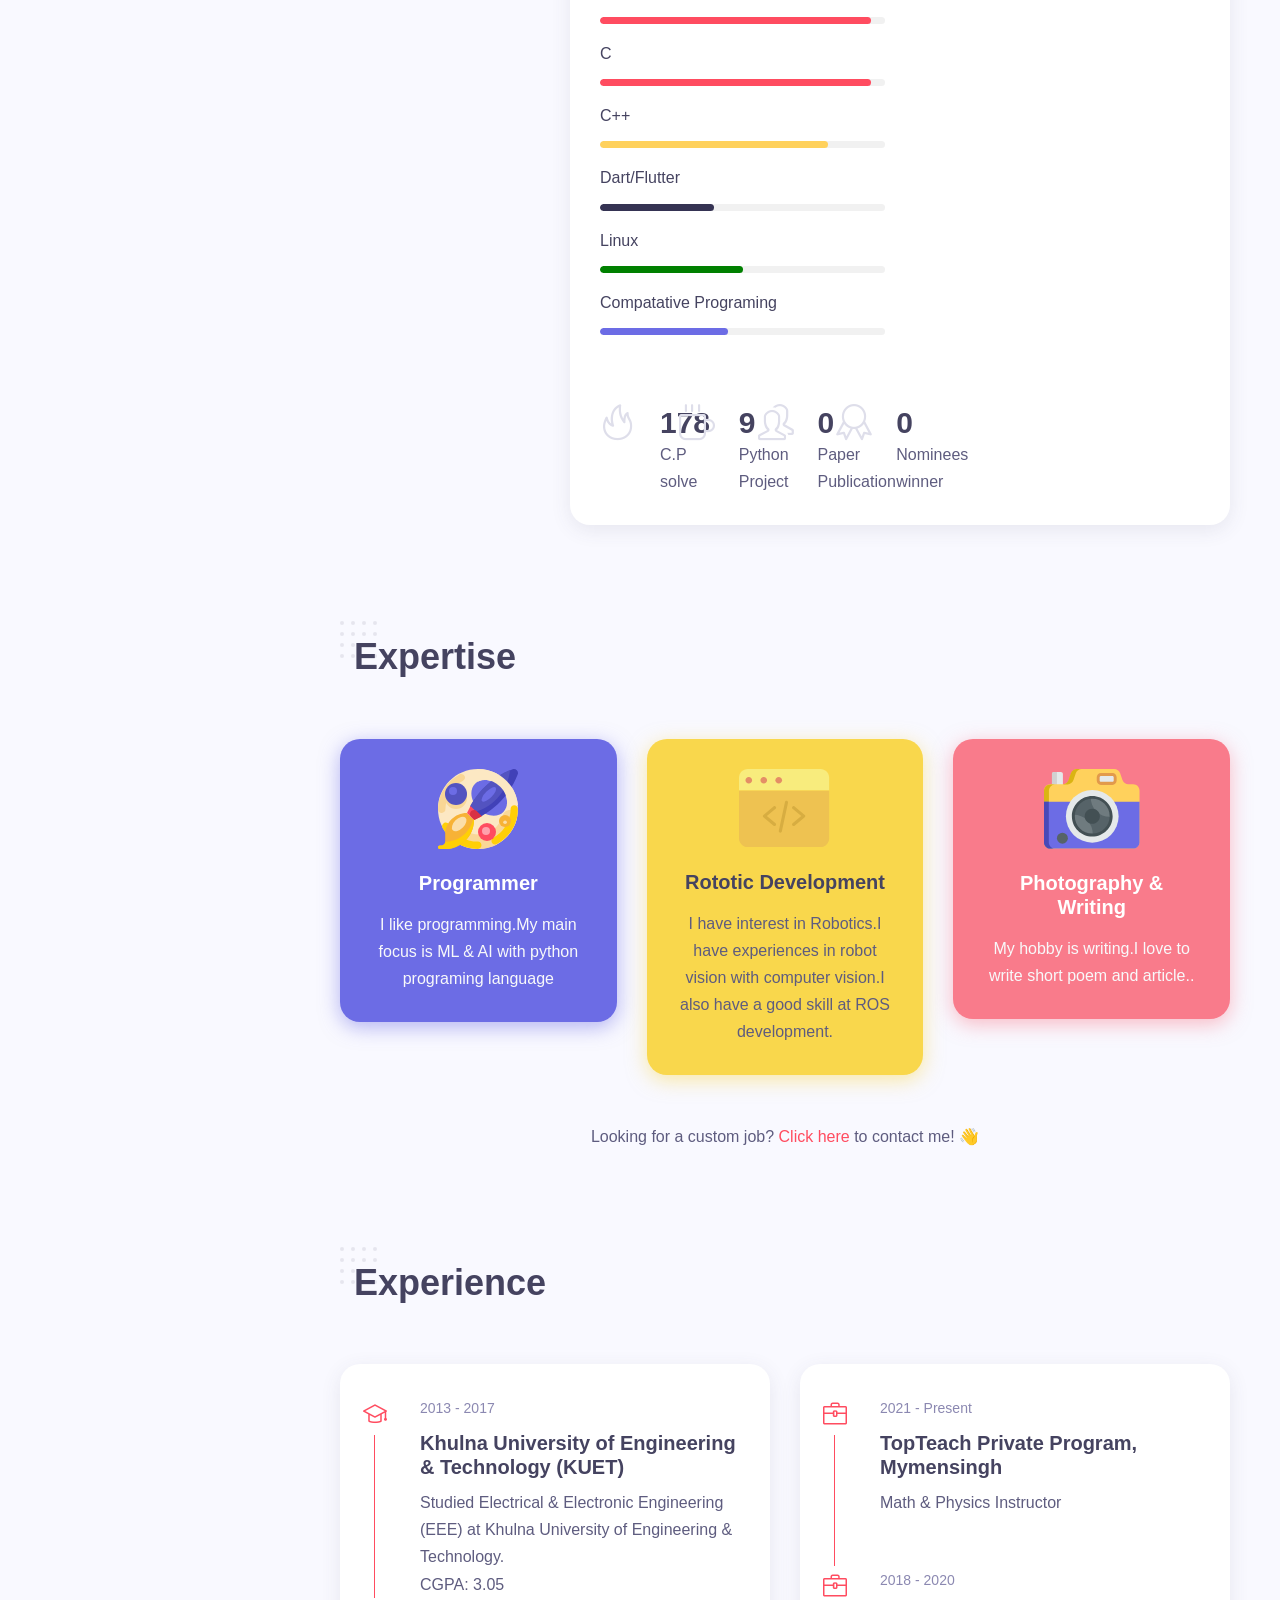
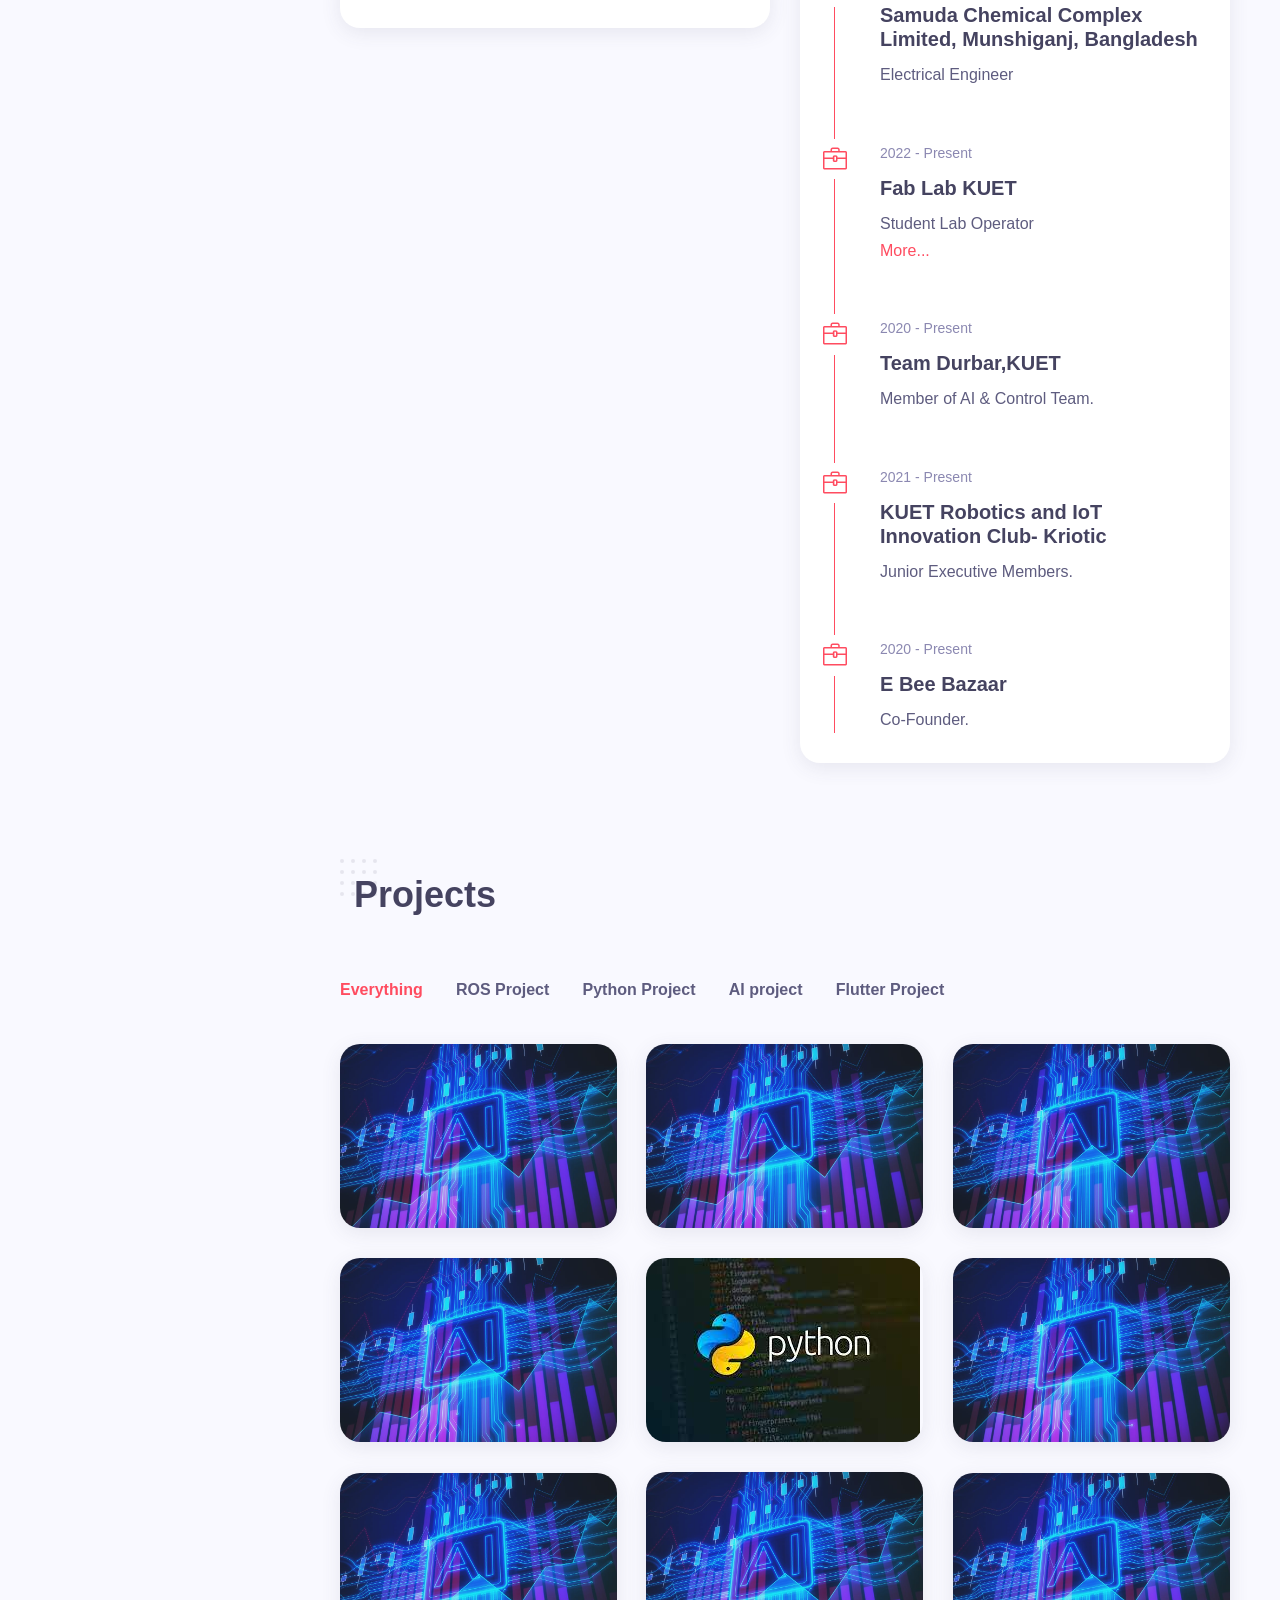
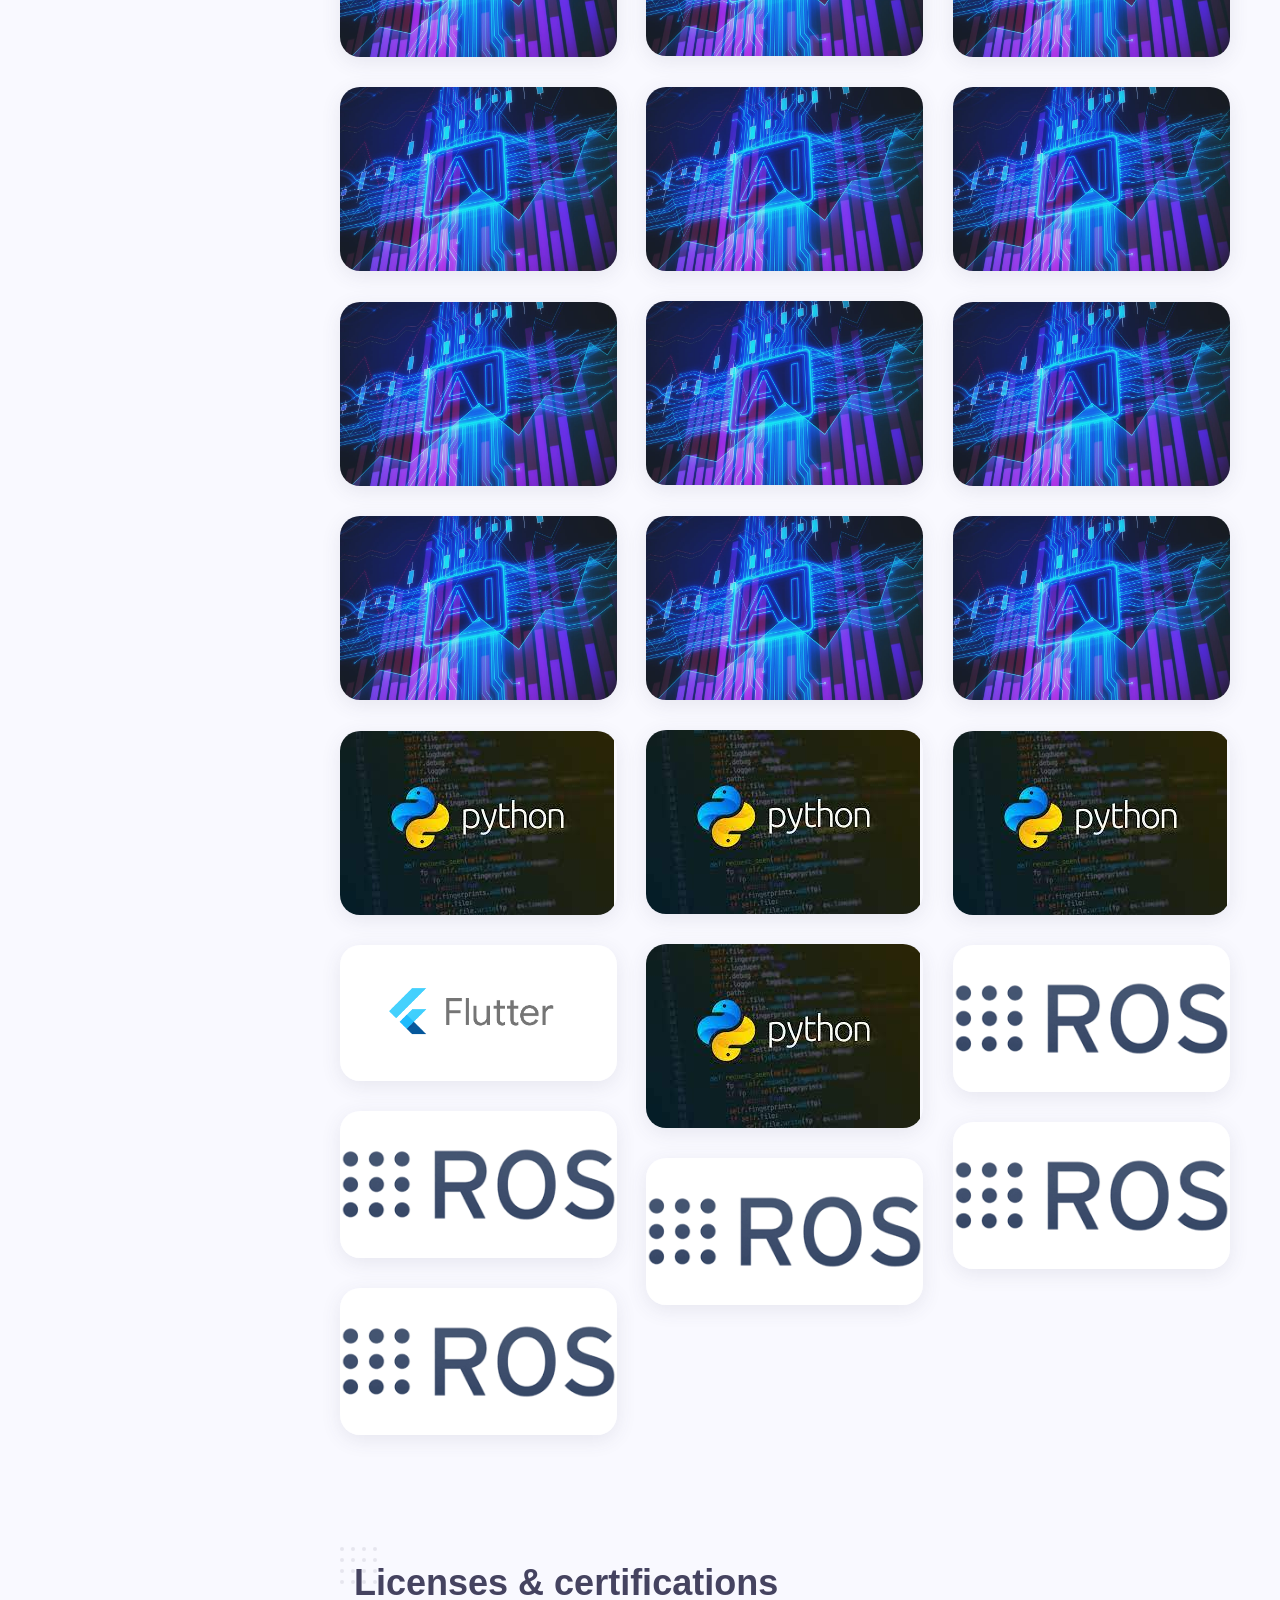
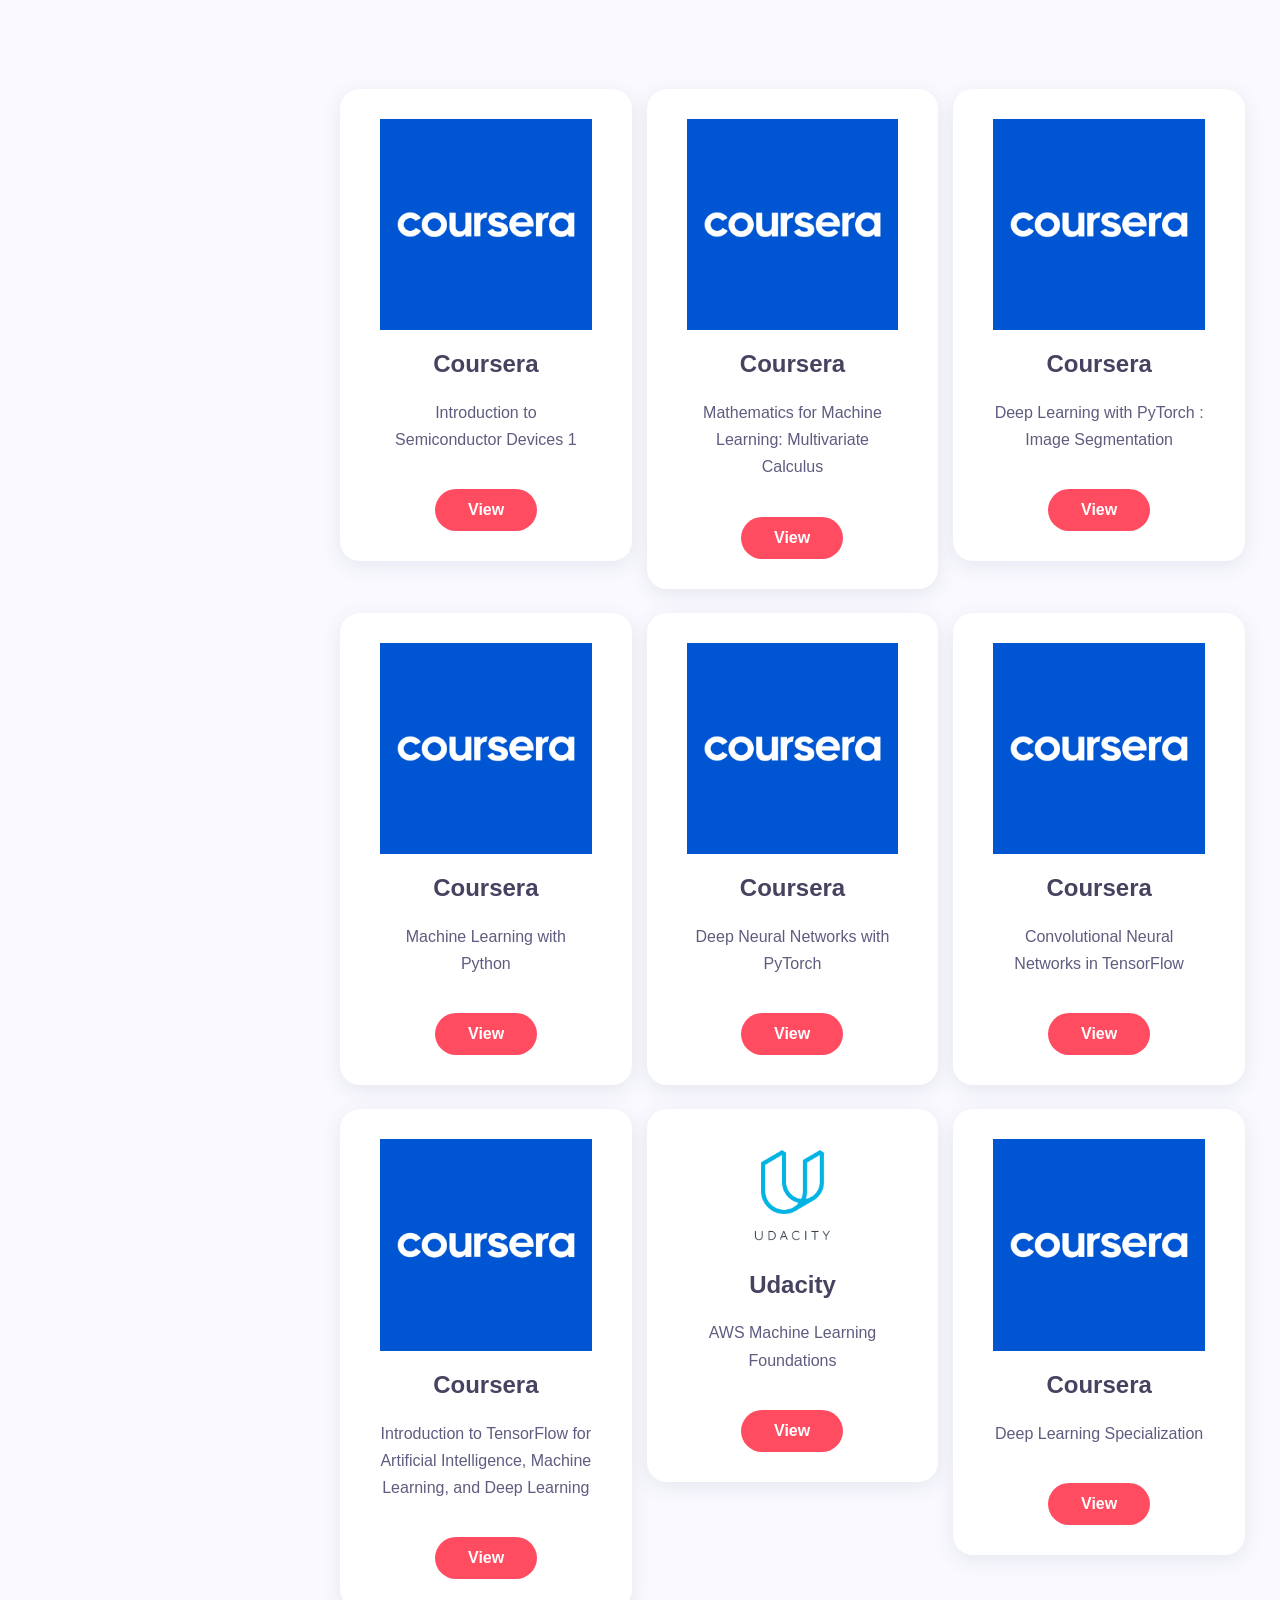
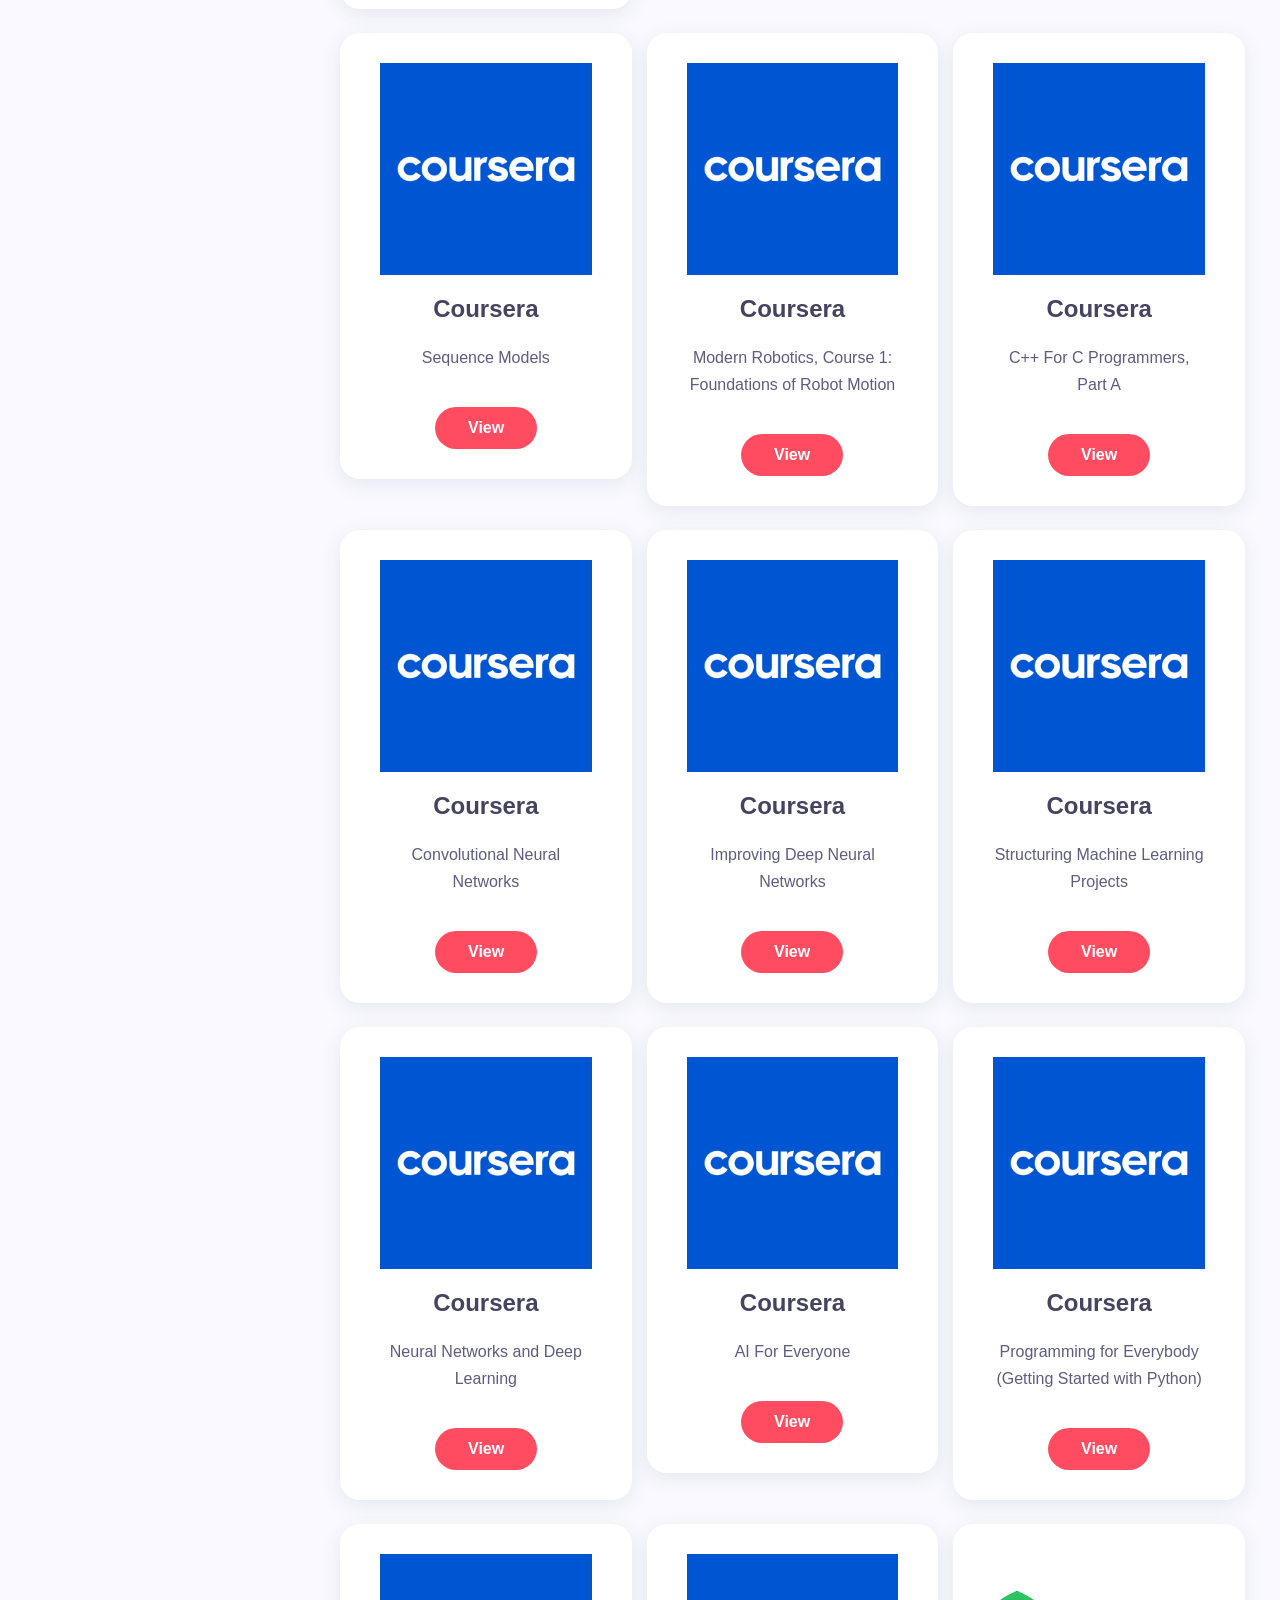
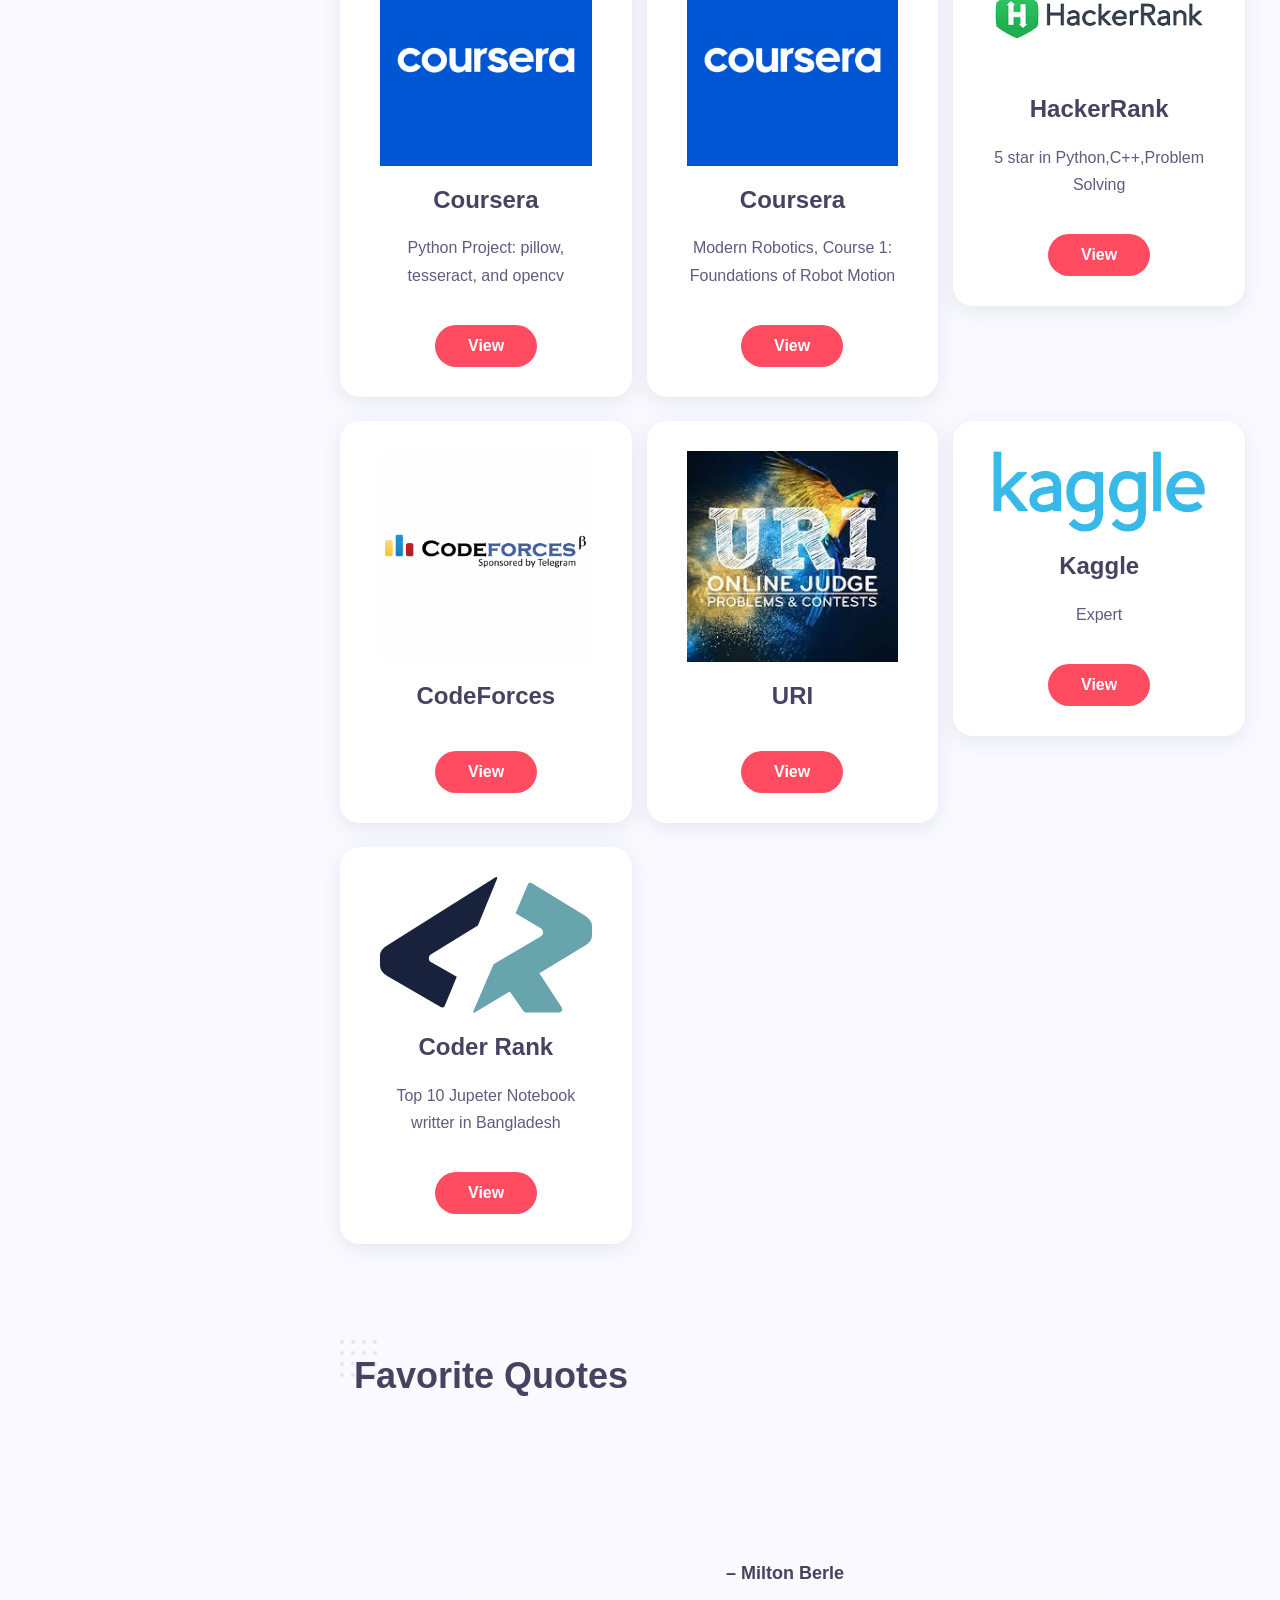
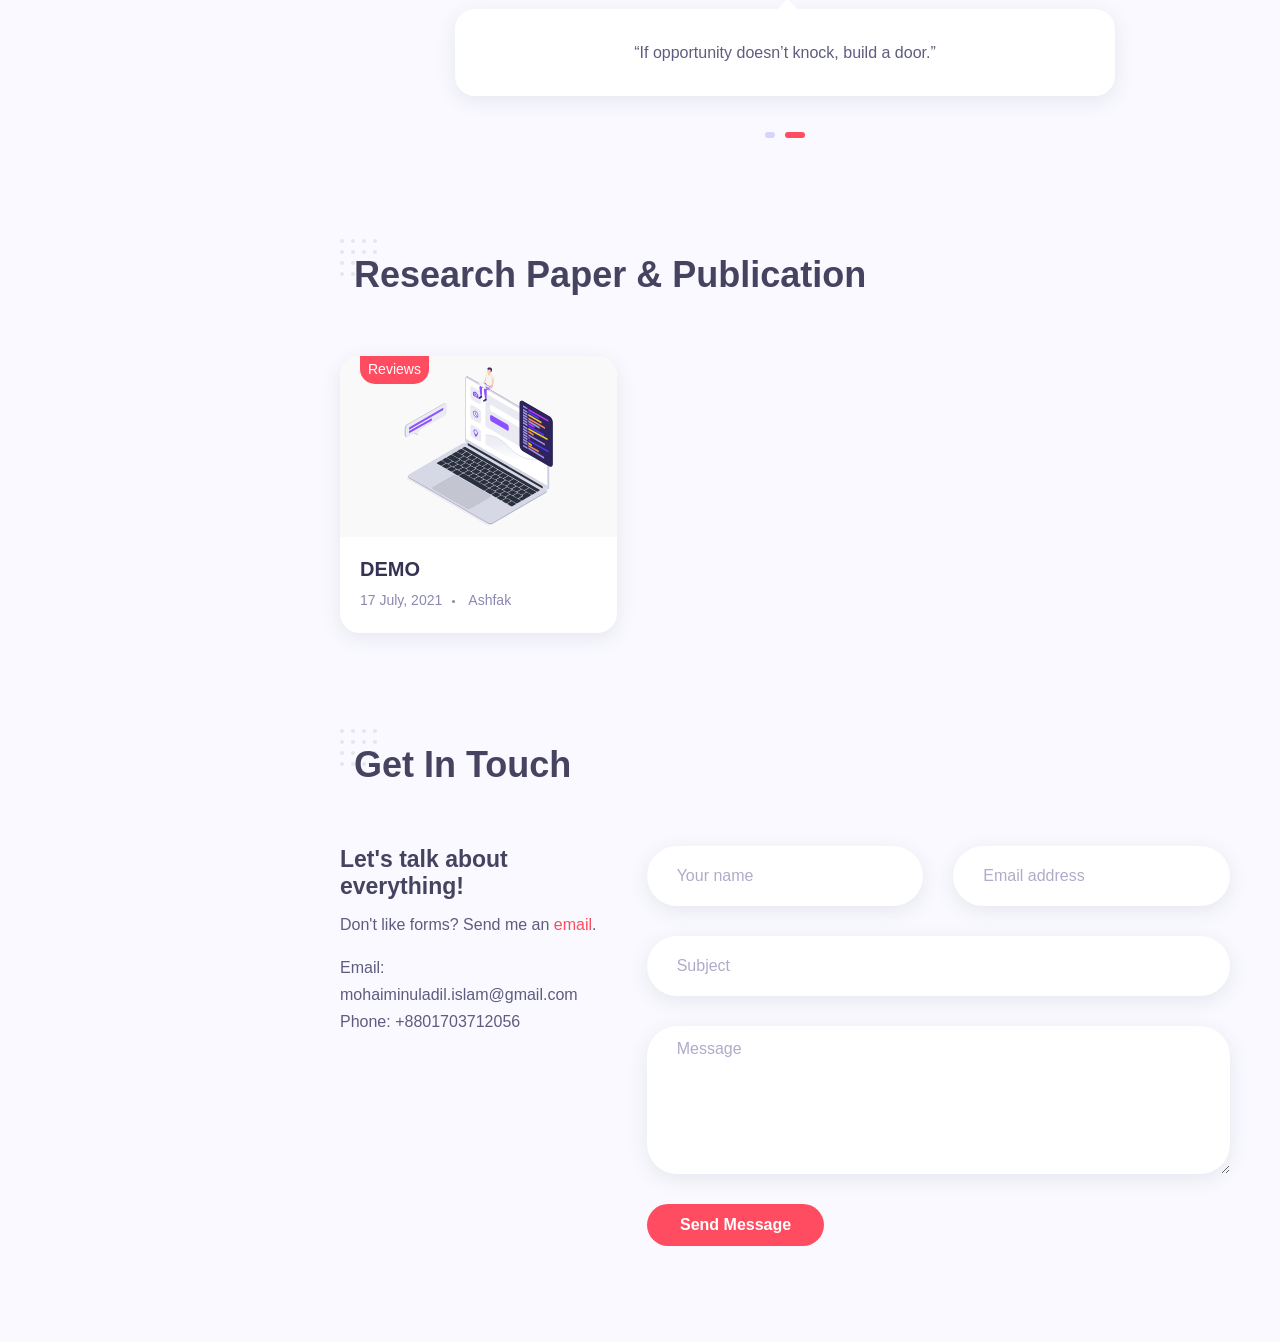
==== commit 9b9c489f: "u" ====
--- a/index.html
+++ b/index.html
@@ -280,14 +280,6 @@
 										<a href="https://drive.google.com/file/d/1tDrR6EP5IIOrDOxbD037Hi5mh2gFNavp/view"
 											class="btn btn-default">Download CV</a>
 									</div>
-									
-
-
-
-
-
-
-									
 
 									<!-- skill item -->
 									<div class="skill-item">
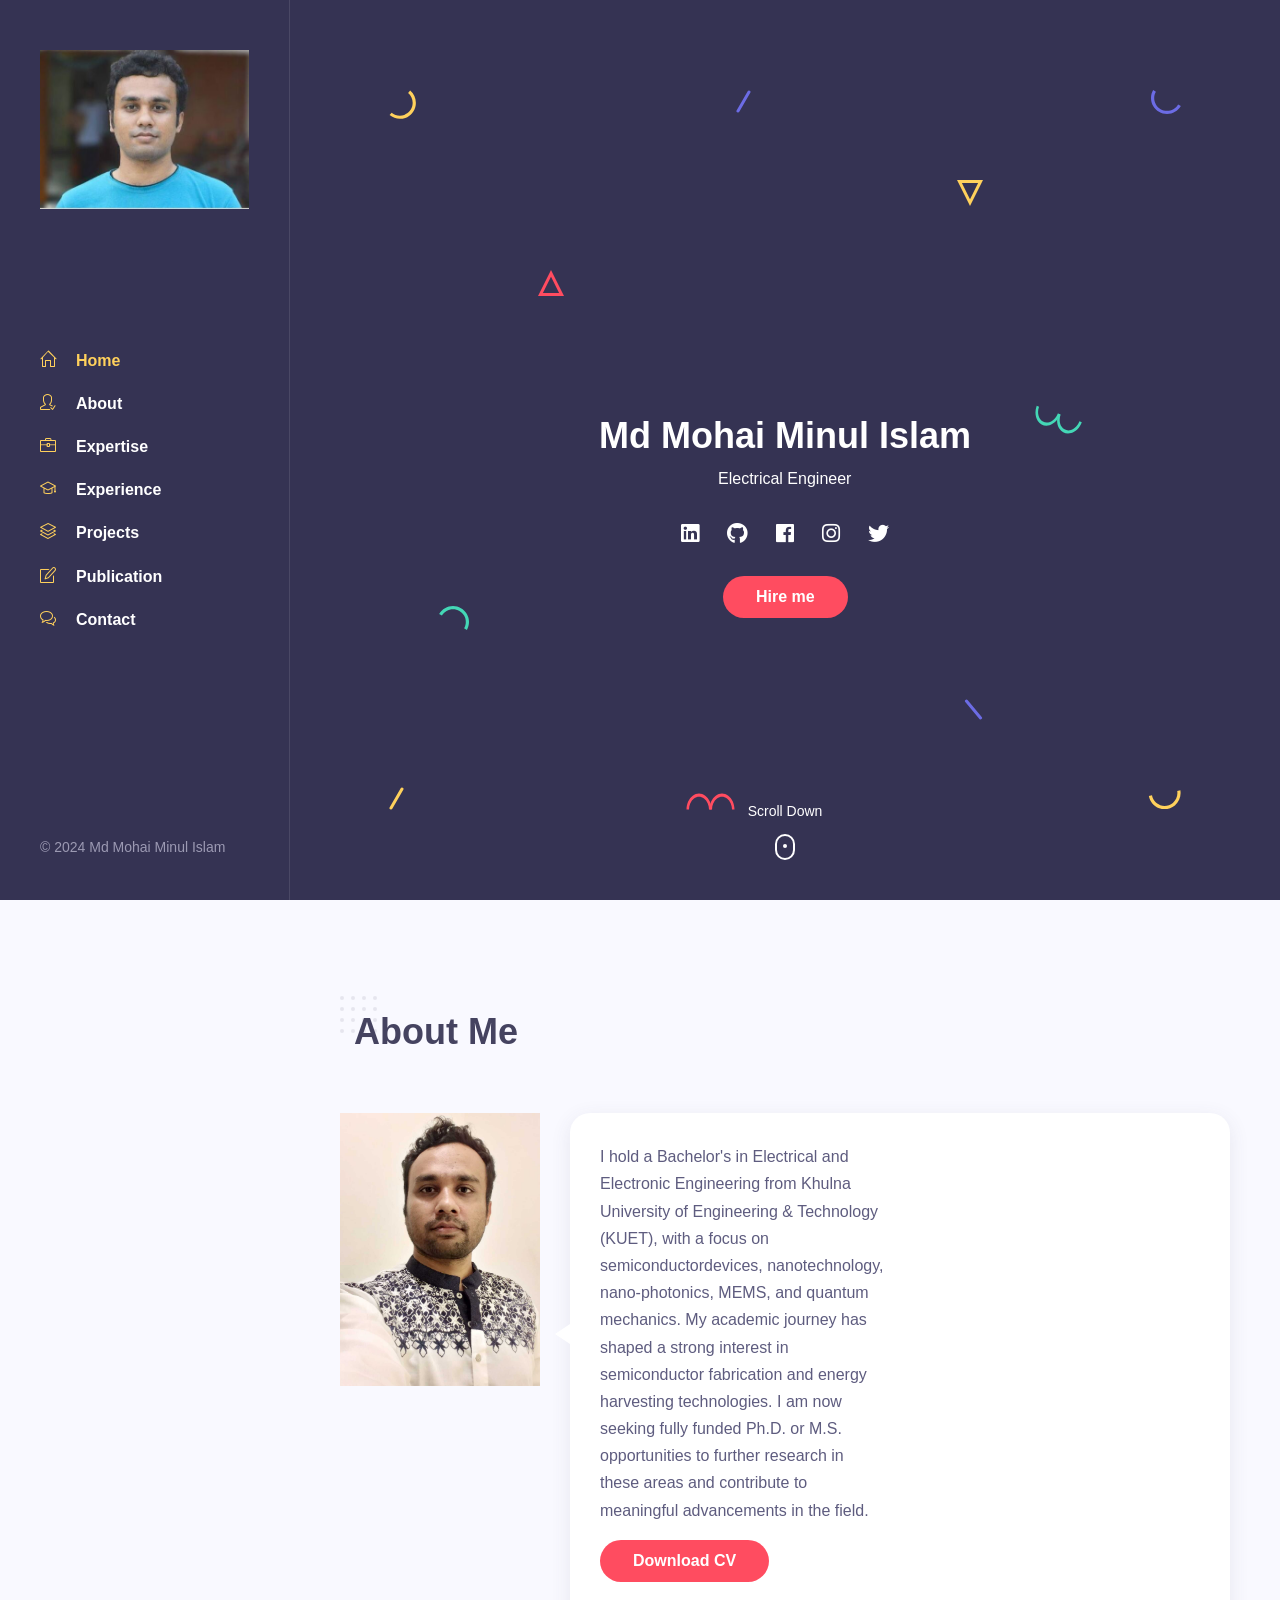
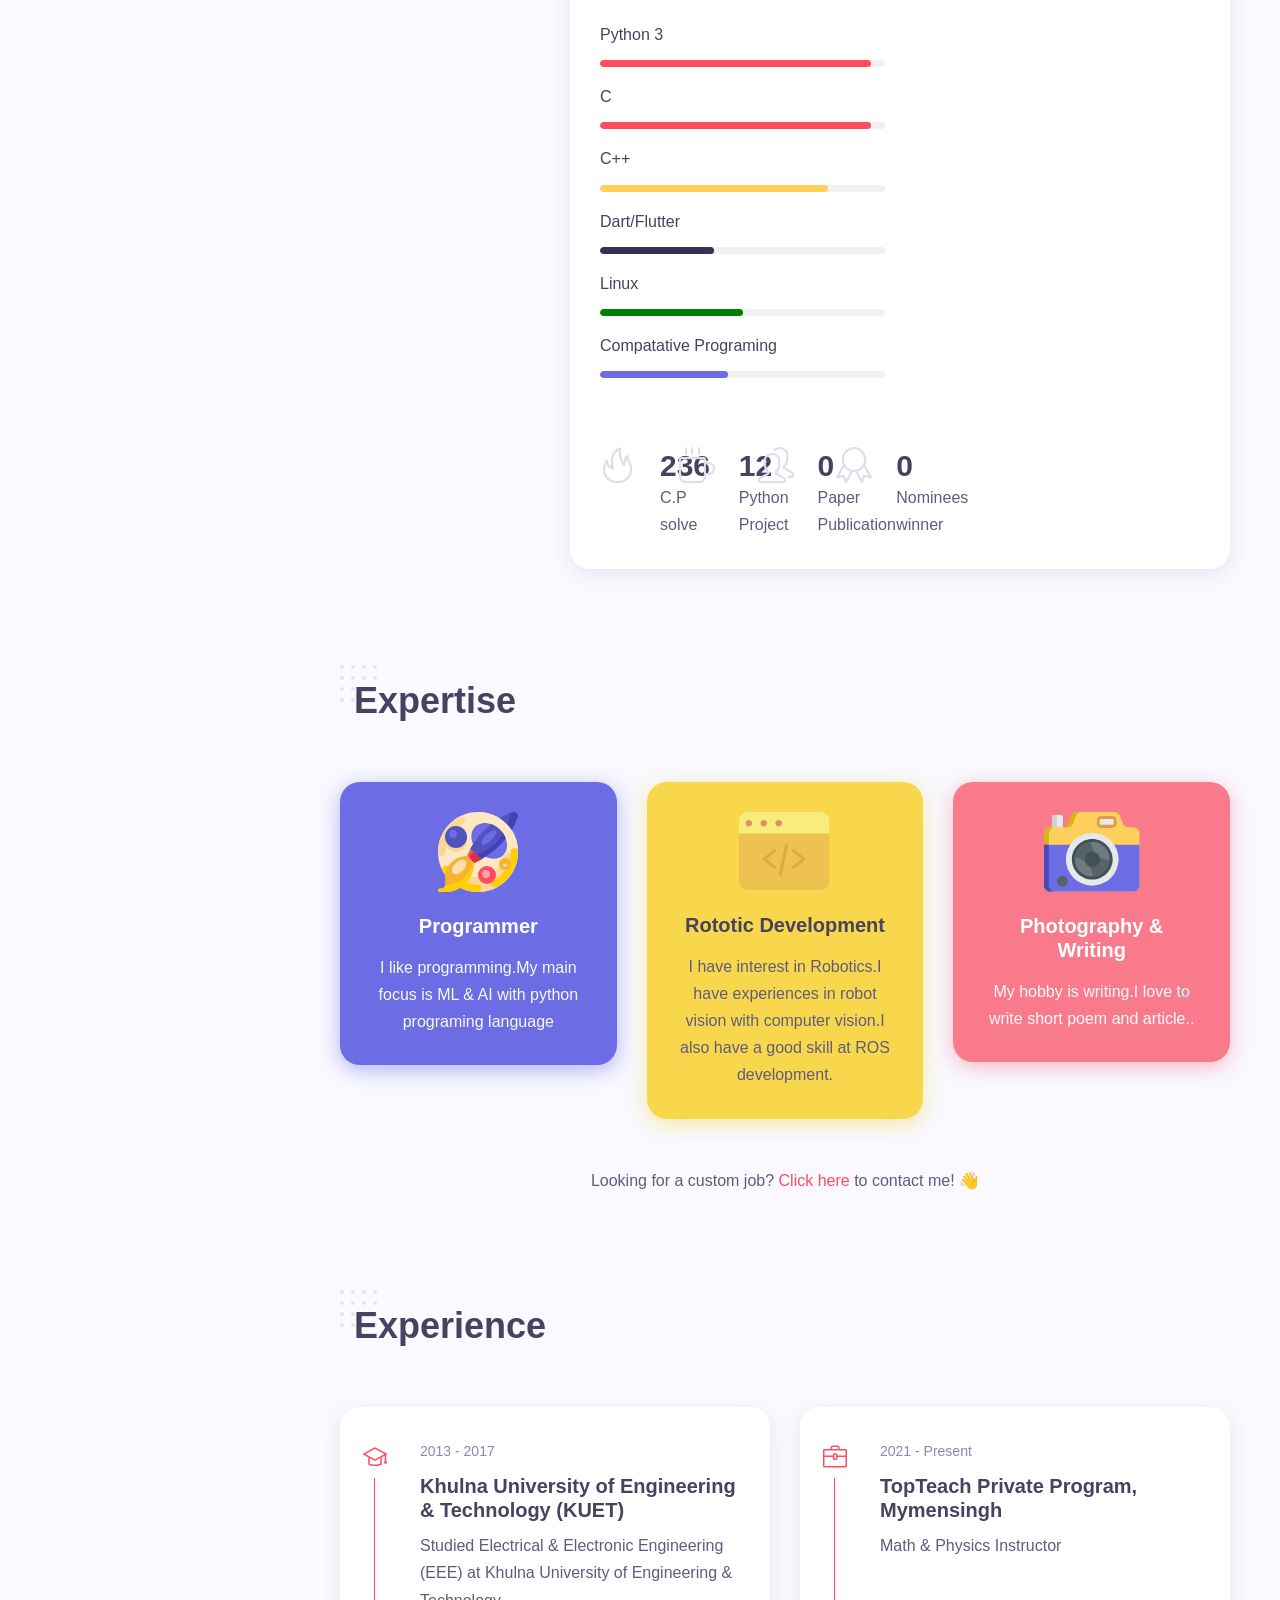
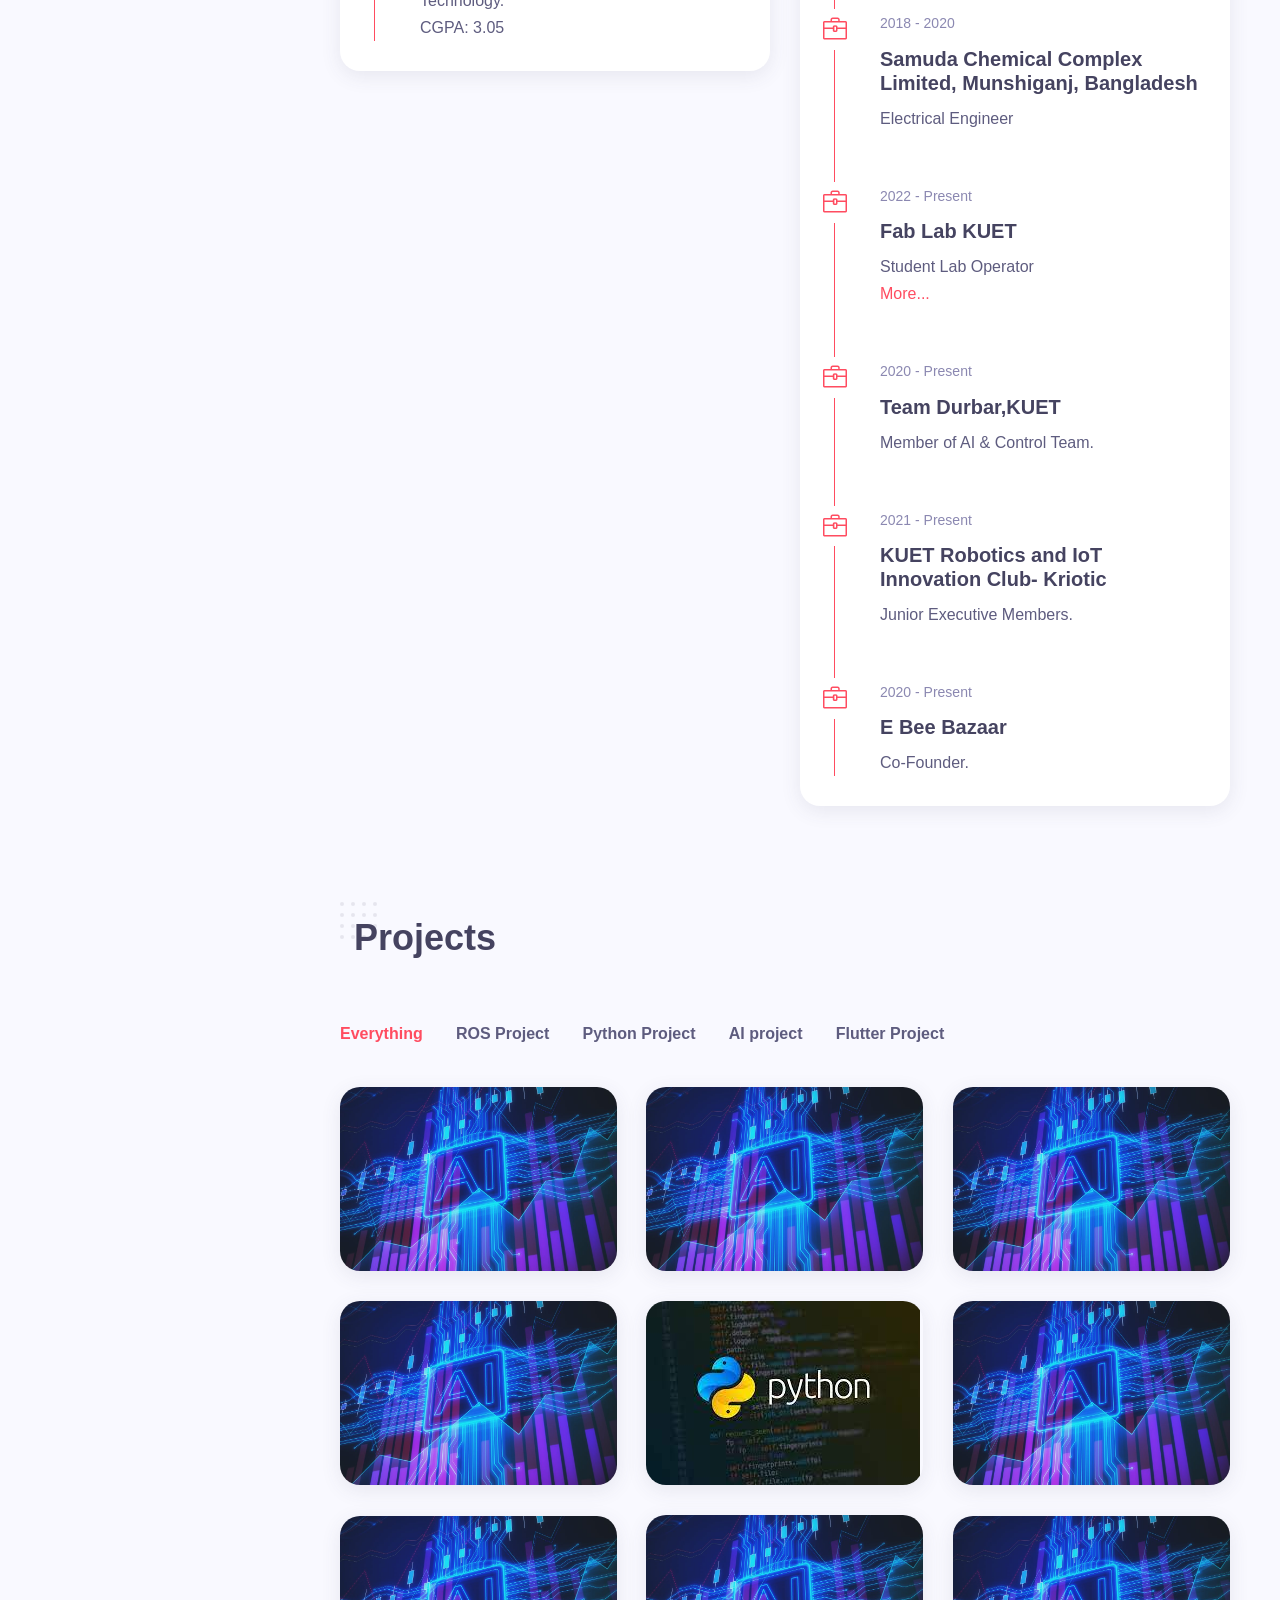
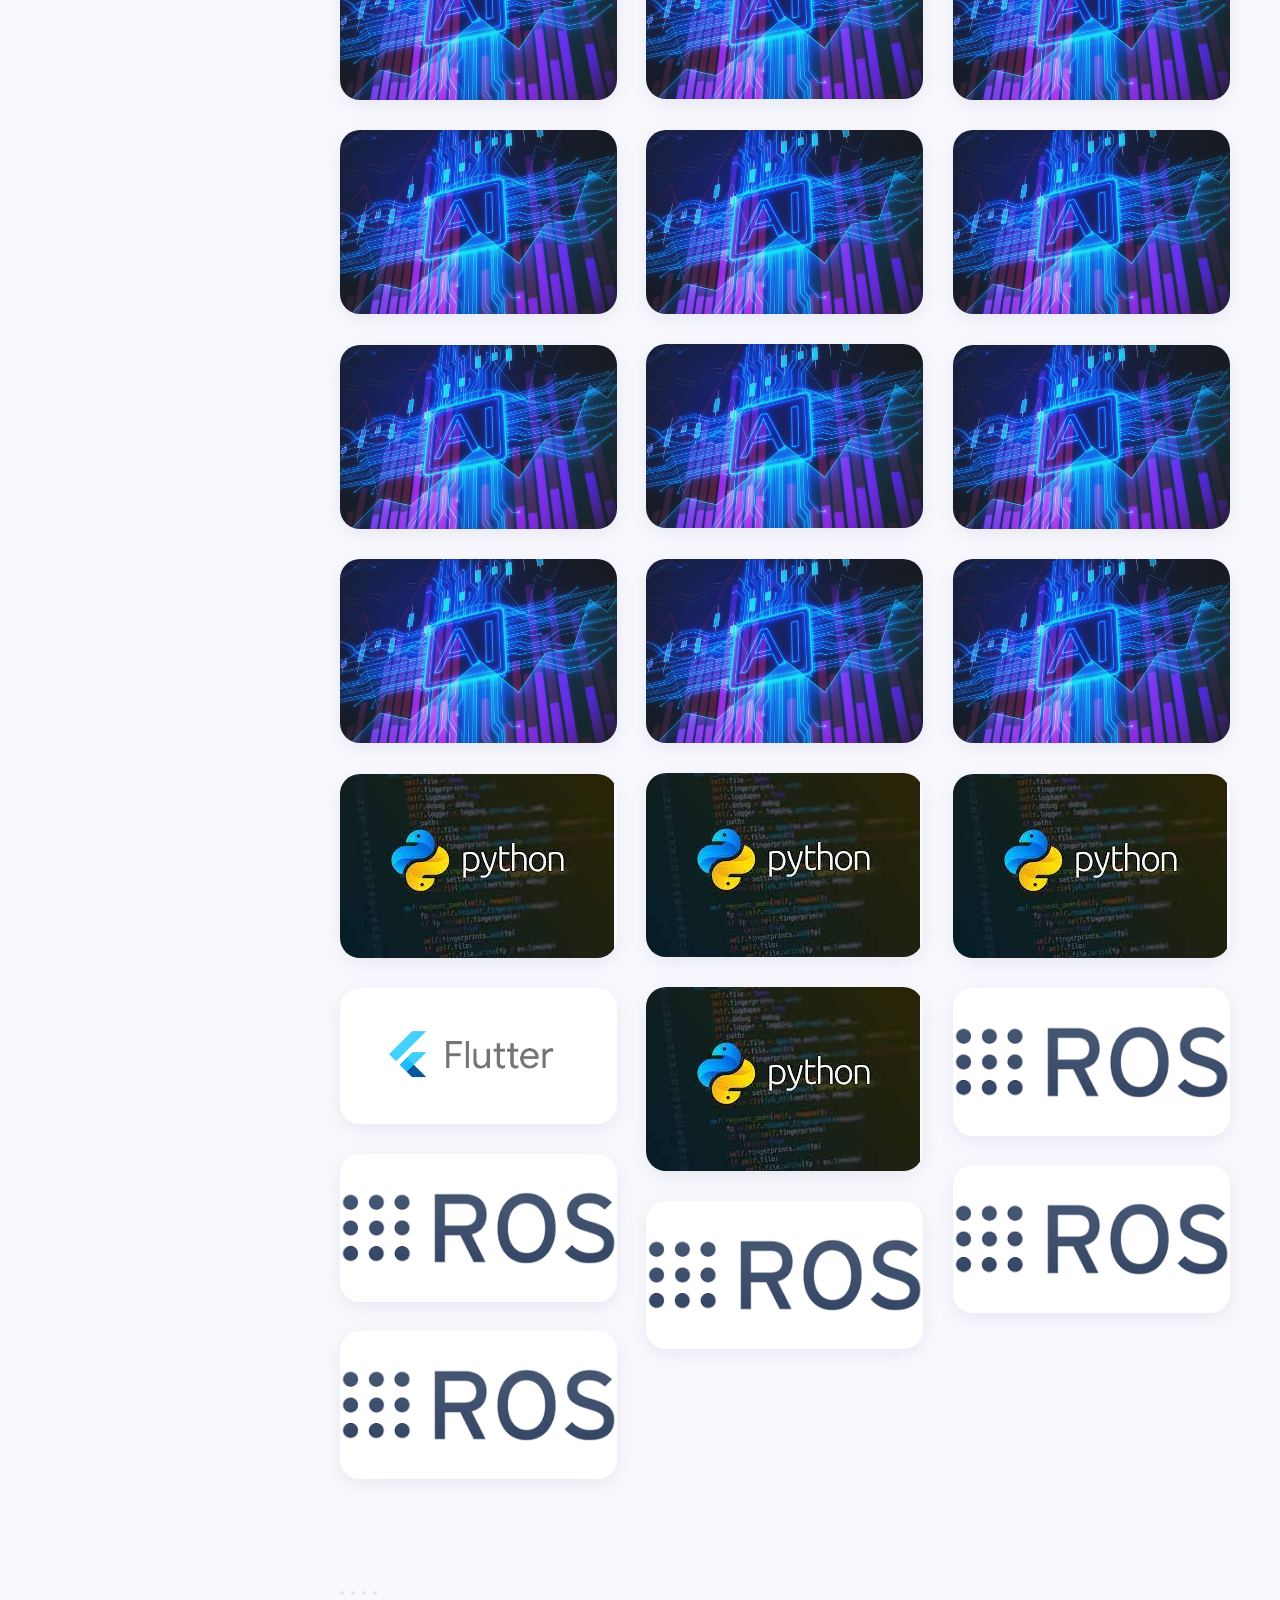
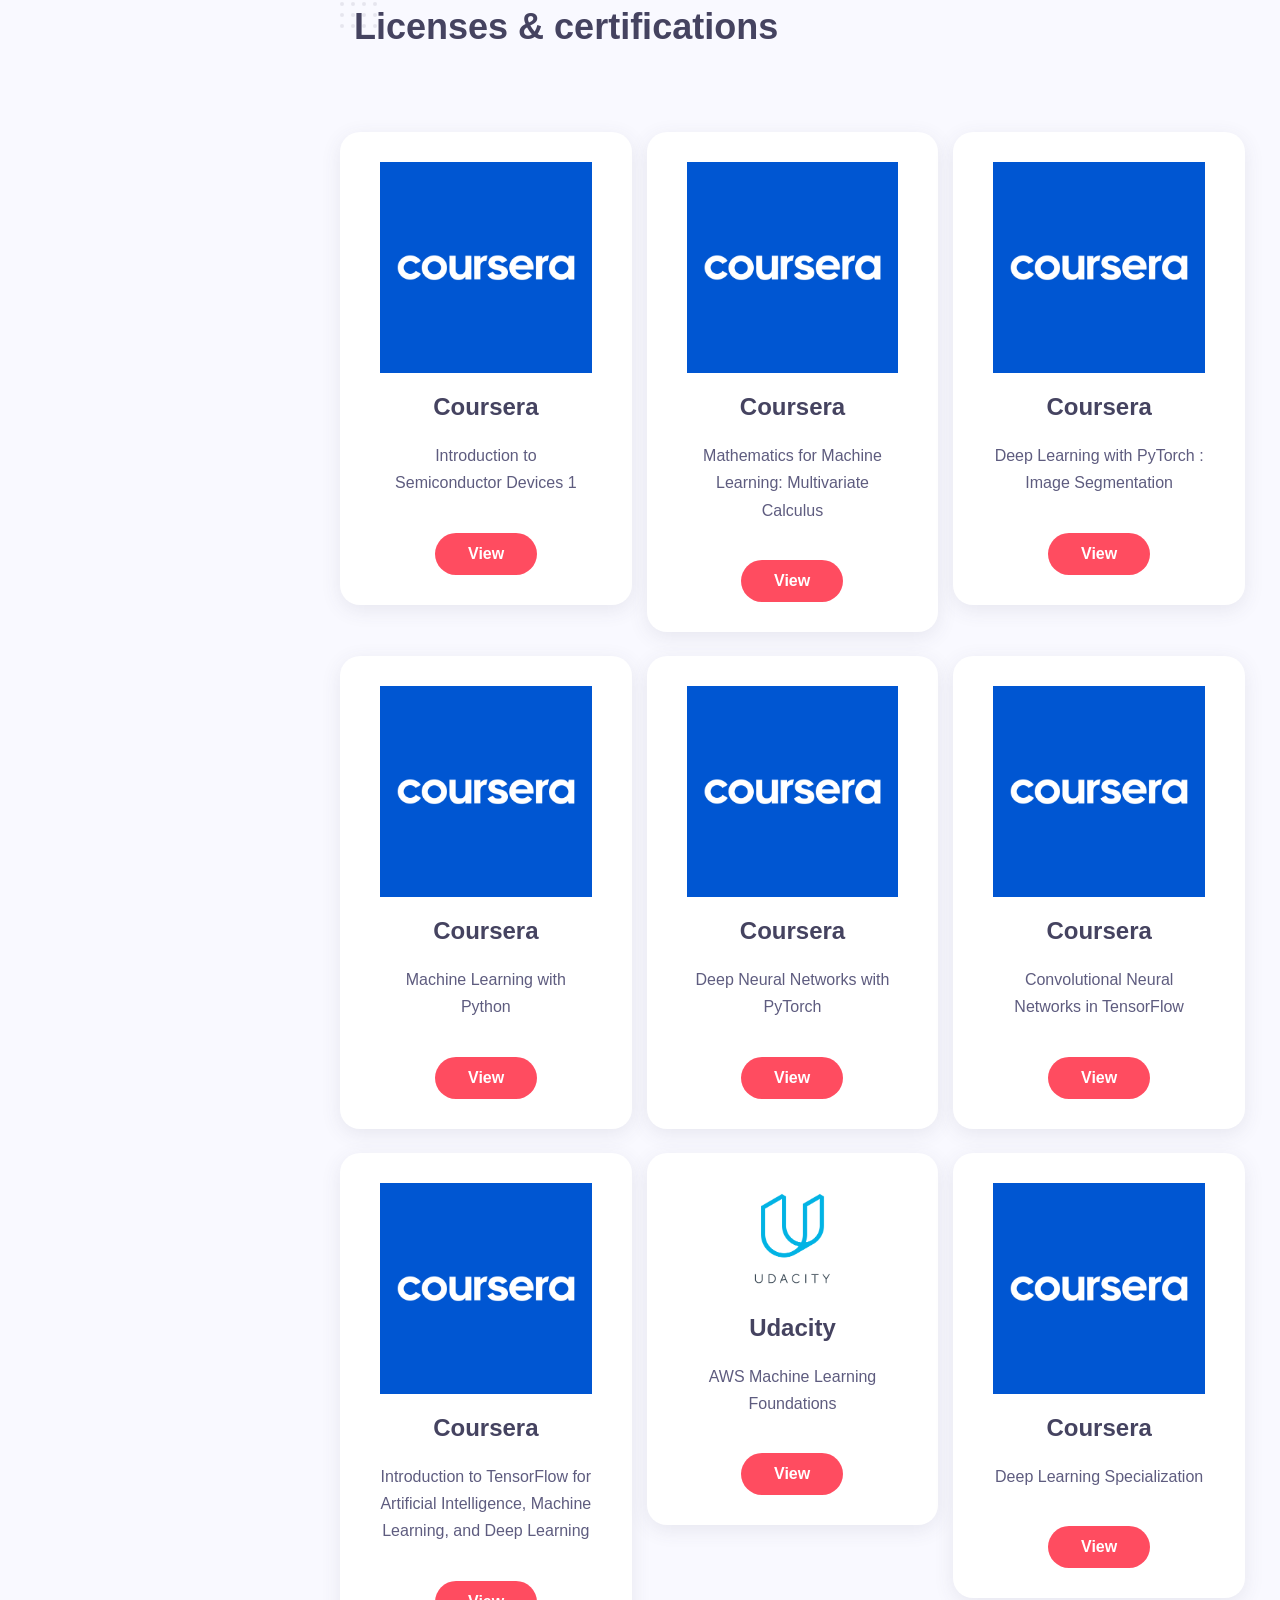
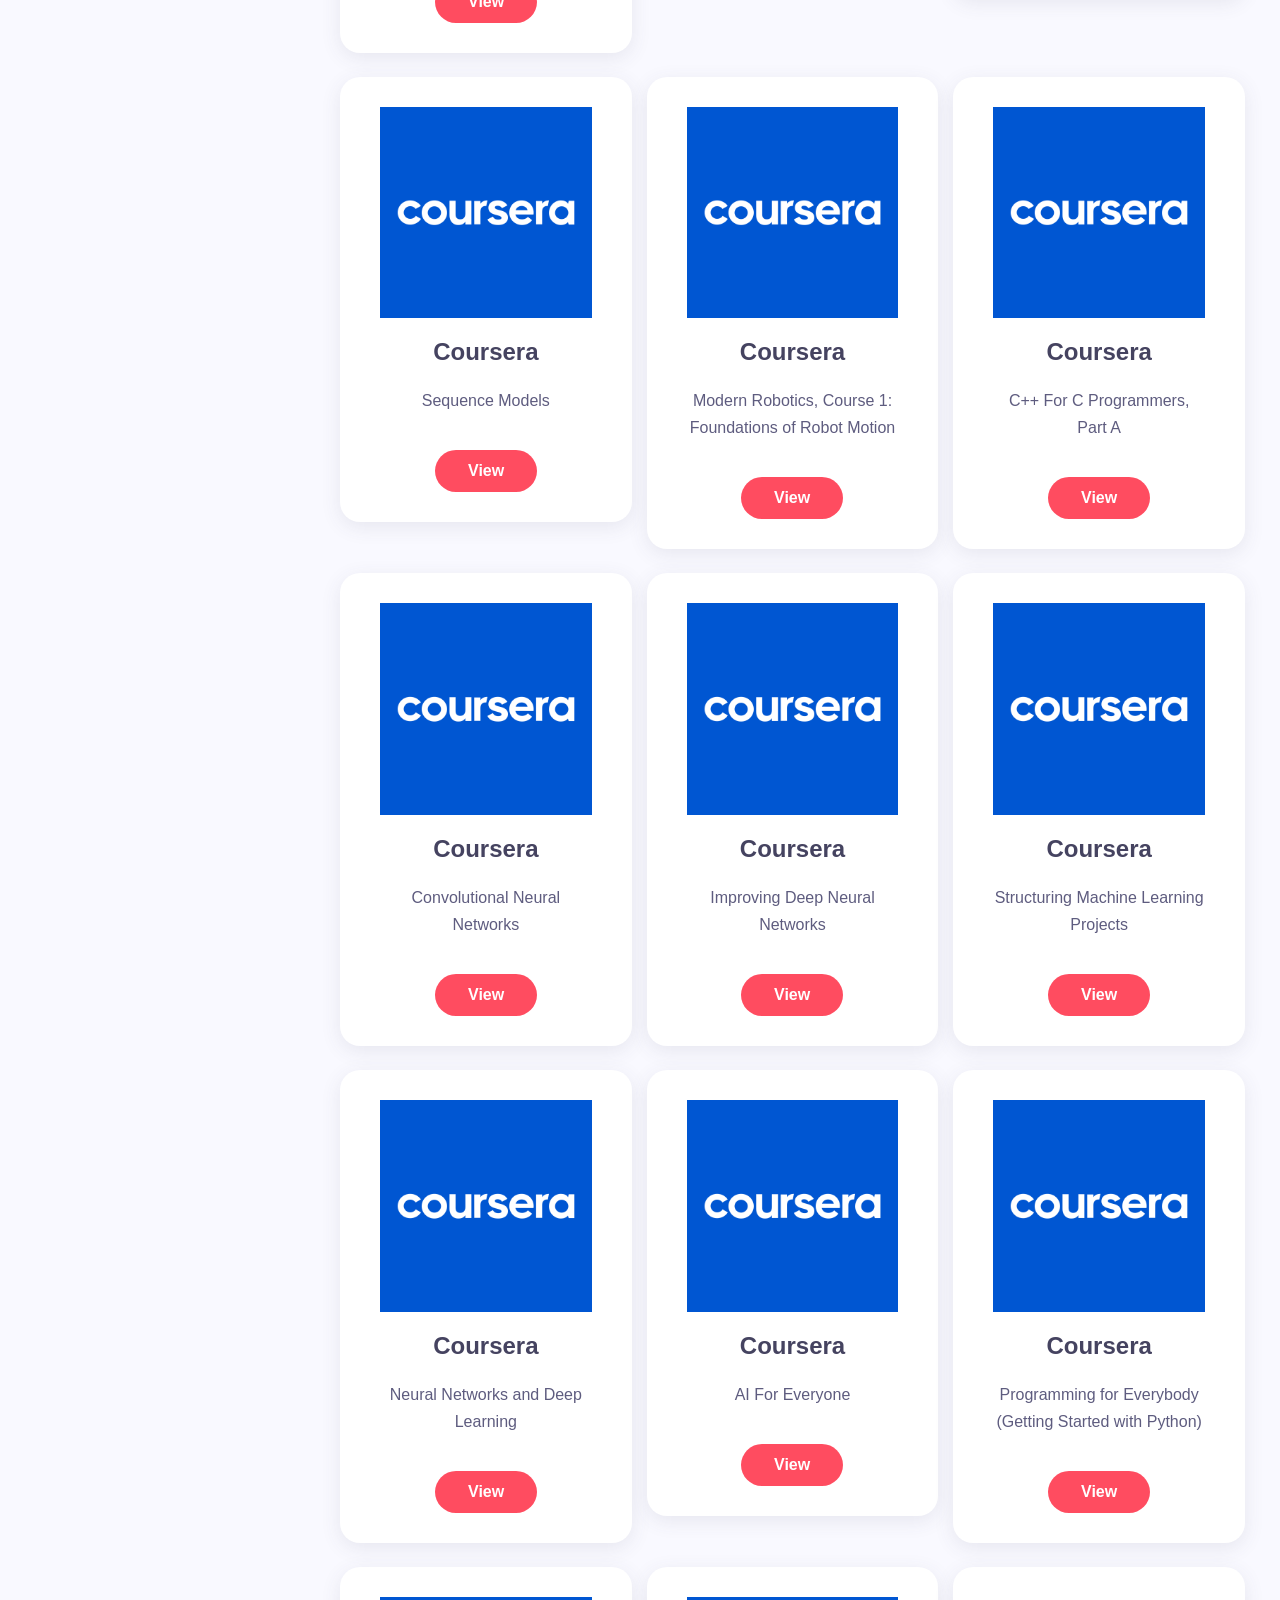
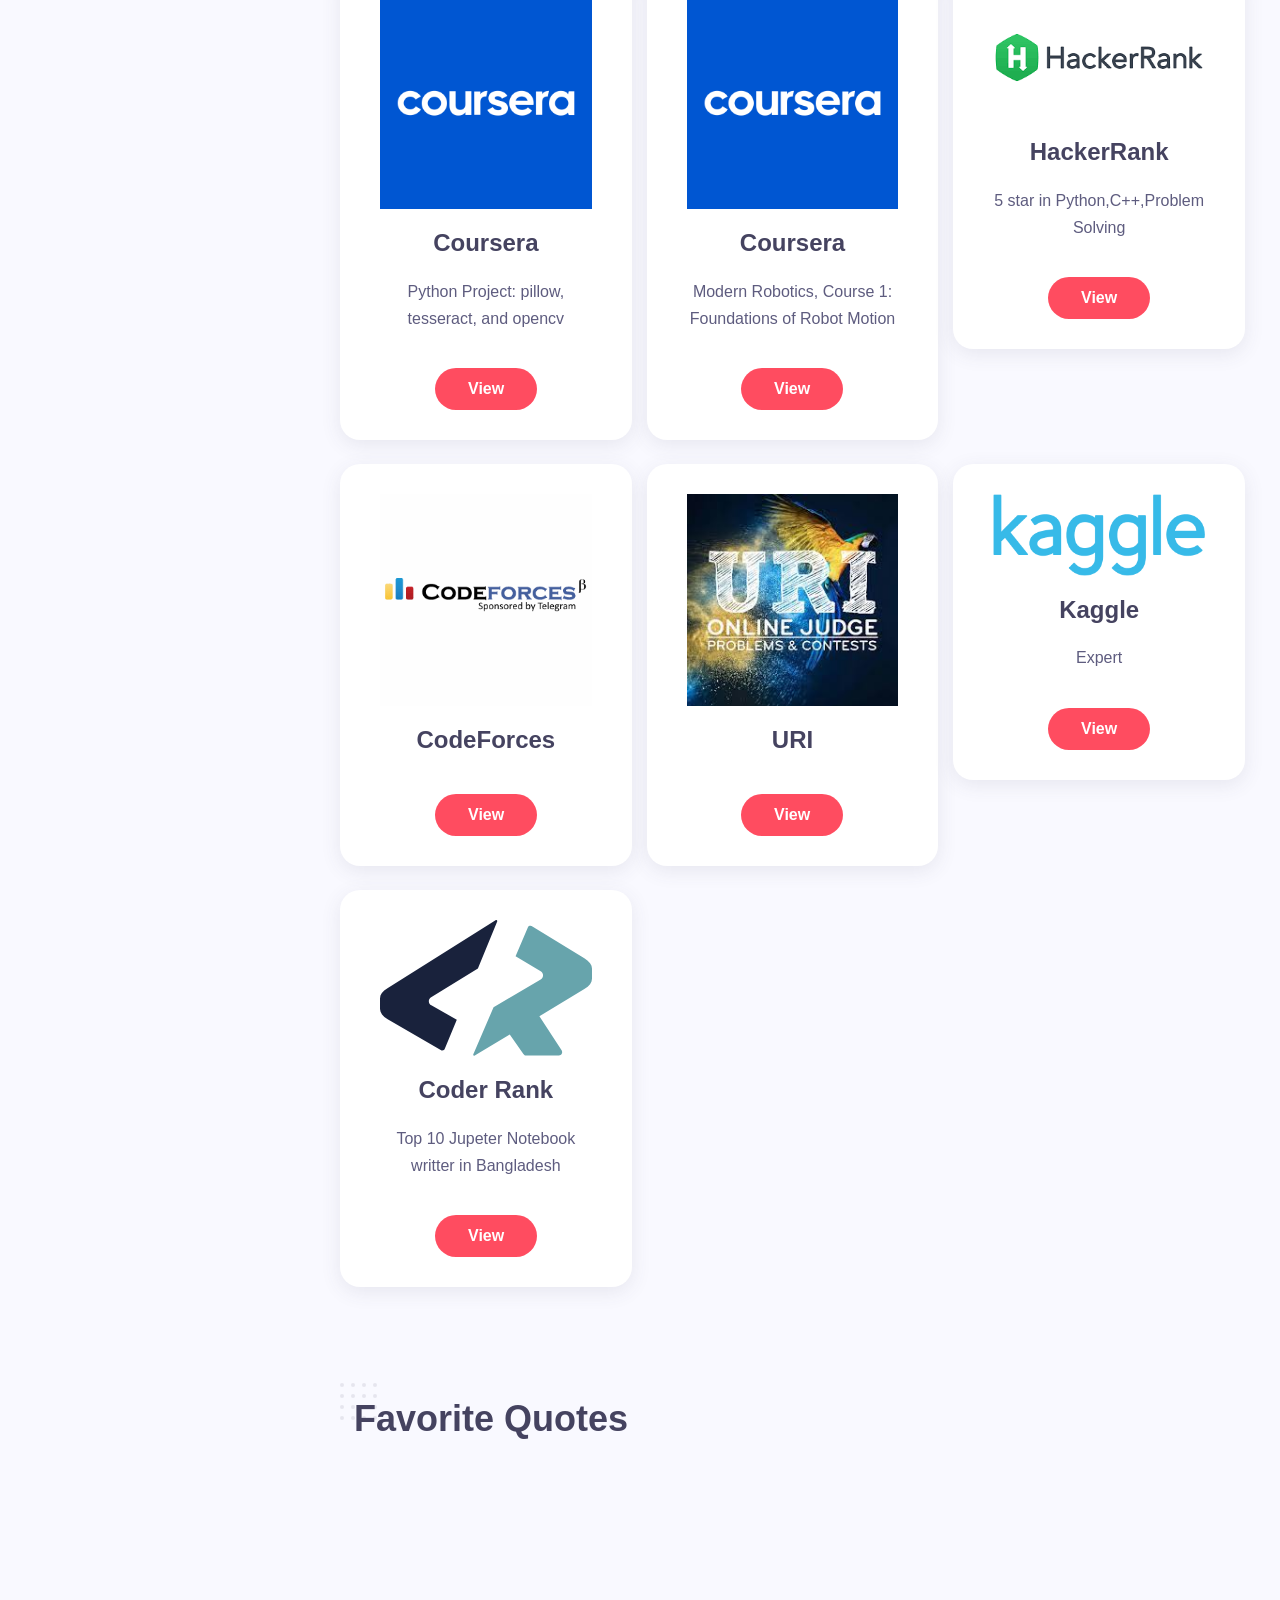
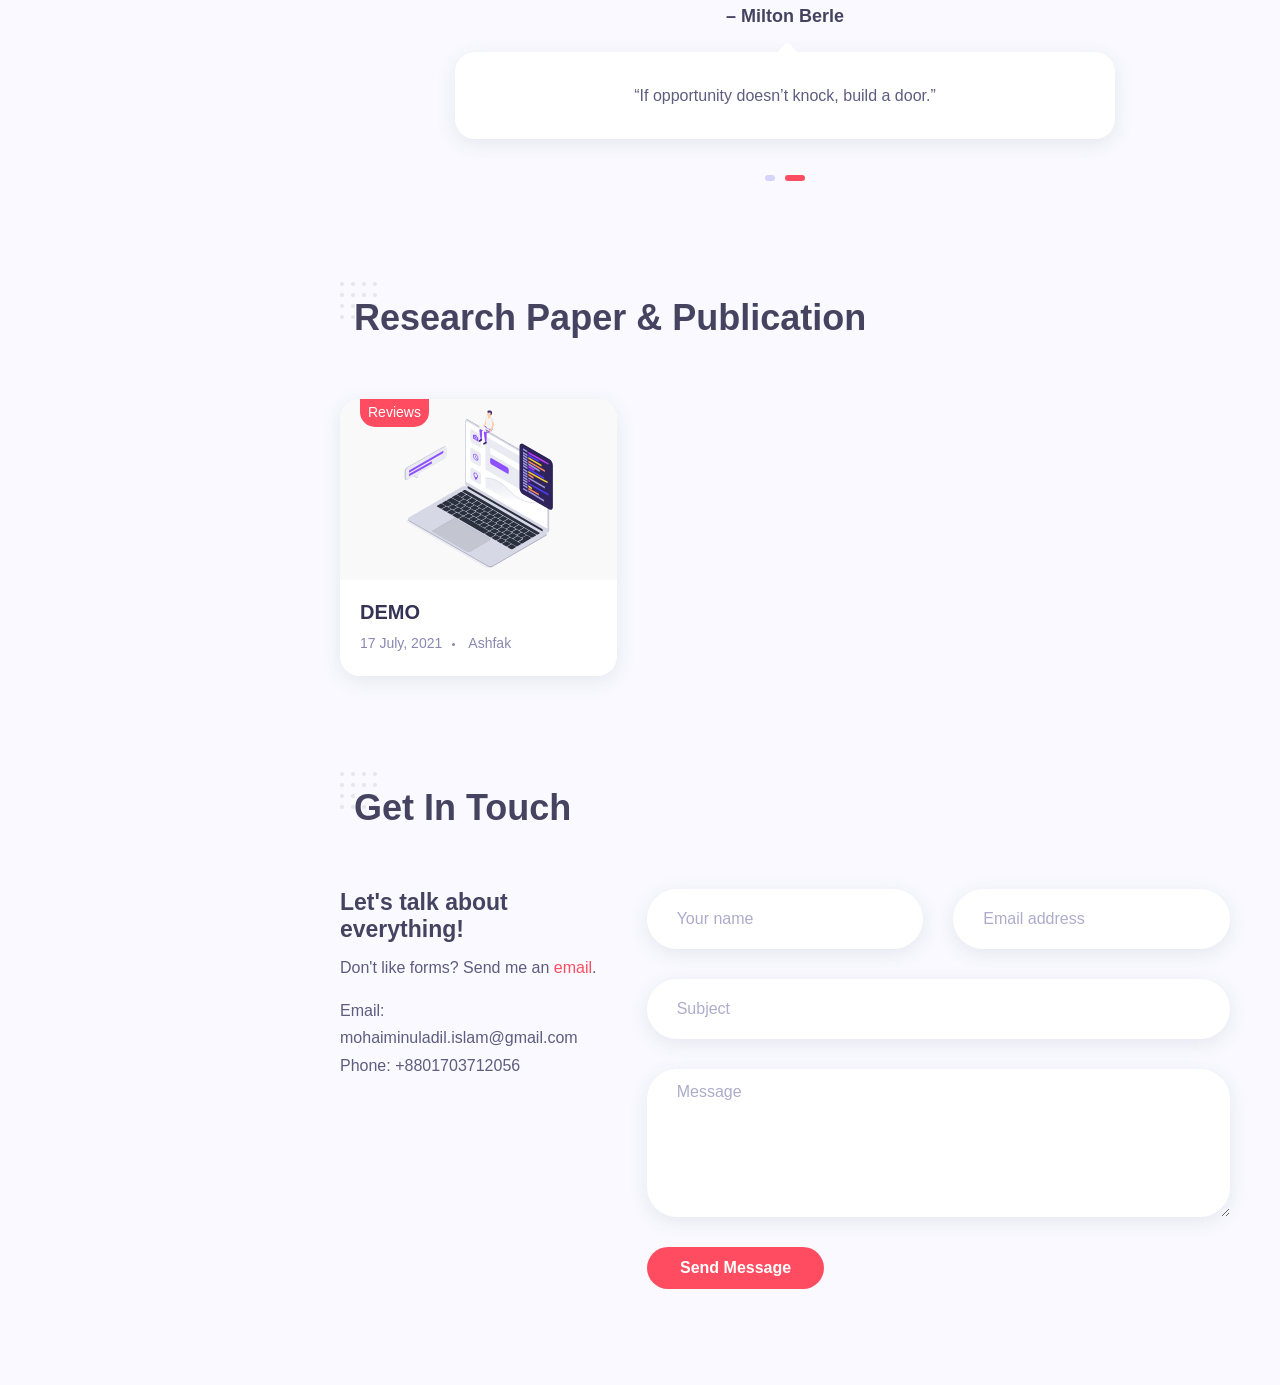
==== commit 448c8efd: "uu" ====
--- a/index.html
+++ b/index.html
@@ -269,19 +269,18 @@
 							<div class="row">
 								<div class="col-md-6">
 									<!-- about text -->
-									<p>I hold a Bachelor's in Electrical and Electronic Engineering from Khulna
-										University of Engineering & Technology (KUET), with a focus on semiconductor
-										devices, nanotechnology, nano-photonics, MEMS, and quantum mechanics. My
-										academic journey has shaped a strong interest in semiconductor fabrication and
-										energy harvesting technologies. I am now seeking fully funded Ph.D. or M.S.
-										opportunities to further research in these areas and contribute to meaningful
-										advancements in the field.</p>
+<p>I hold a Bachelor's in Electrical and Electronic Engineering from Khulna University of Engineering & Technology (KUET), with a focus on semiconductordevices, nanotechnology, nano-photonics, MEMS, and quantum mechanics. My
+academic journey has shaped a strong interest in semiconductor fabrication and energy harvesting technologies. I am now seeking fully funded Ph.D. or M.S.
+opportunities to further research in these areas and contribute to meaningful advancements in the field.</p>
 									<div class="mt-3">
 										<a href="https://drive.google.com/file/d/1tDrR6EP5IIOrDOxbD037Hi5mh2gFNavp/view"
 											class="btn btn-default">Download CV</a>
 									</div>
-
-									<!-- skill item -->
+									
+									<br>
+
+
+											<p> <!-- skill item -->
 									<div class="skill-item">
 										<div class="skill-info clearfix">
 											<h4 class="float-left mb-3 mt-0">Python 3</h4>
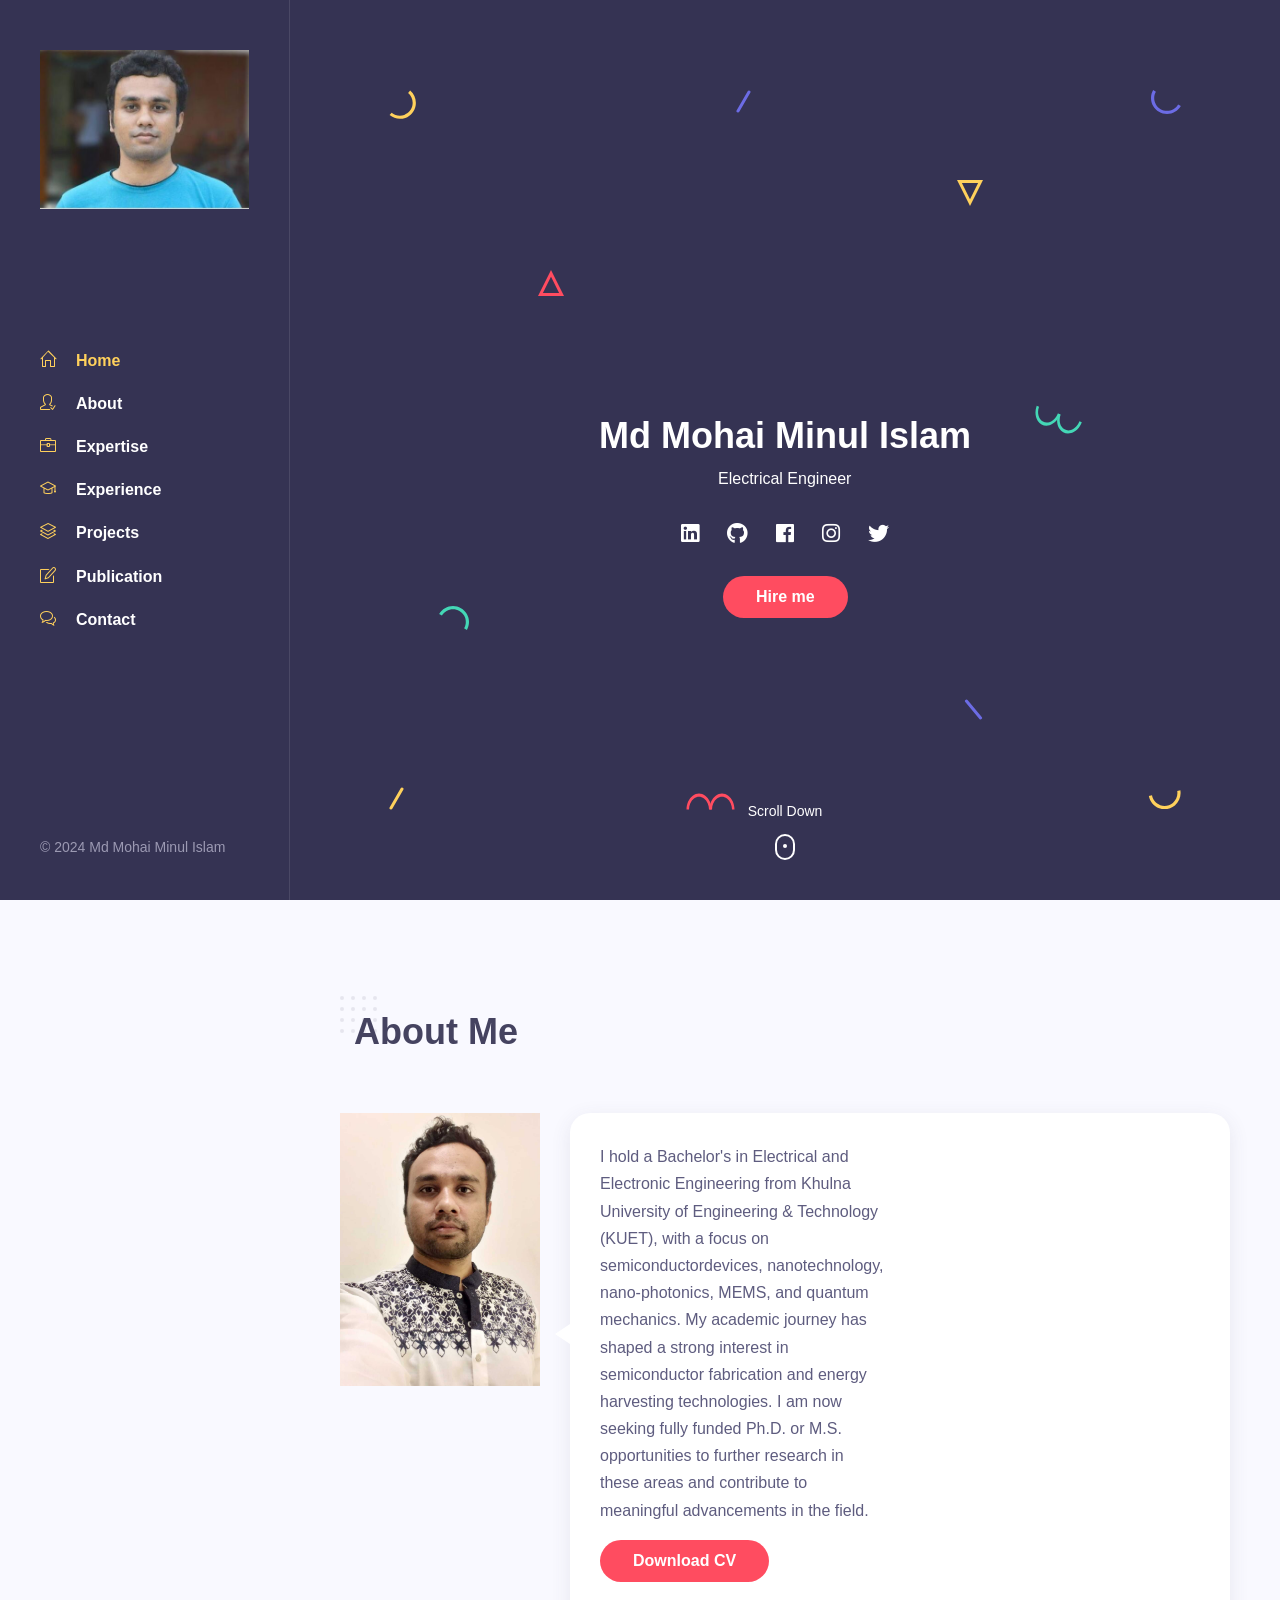
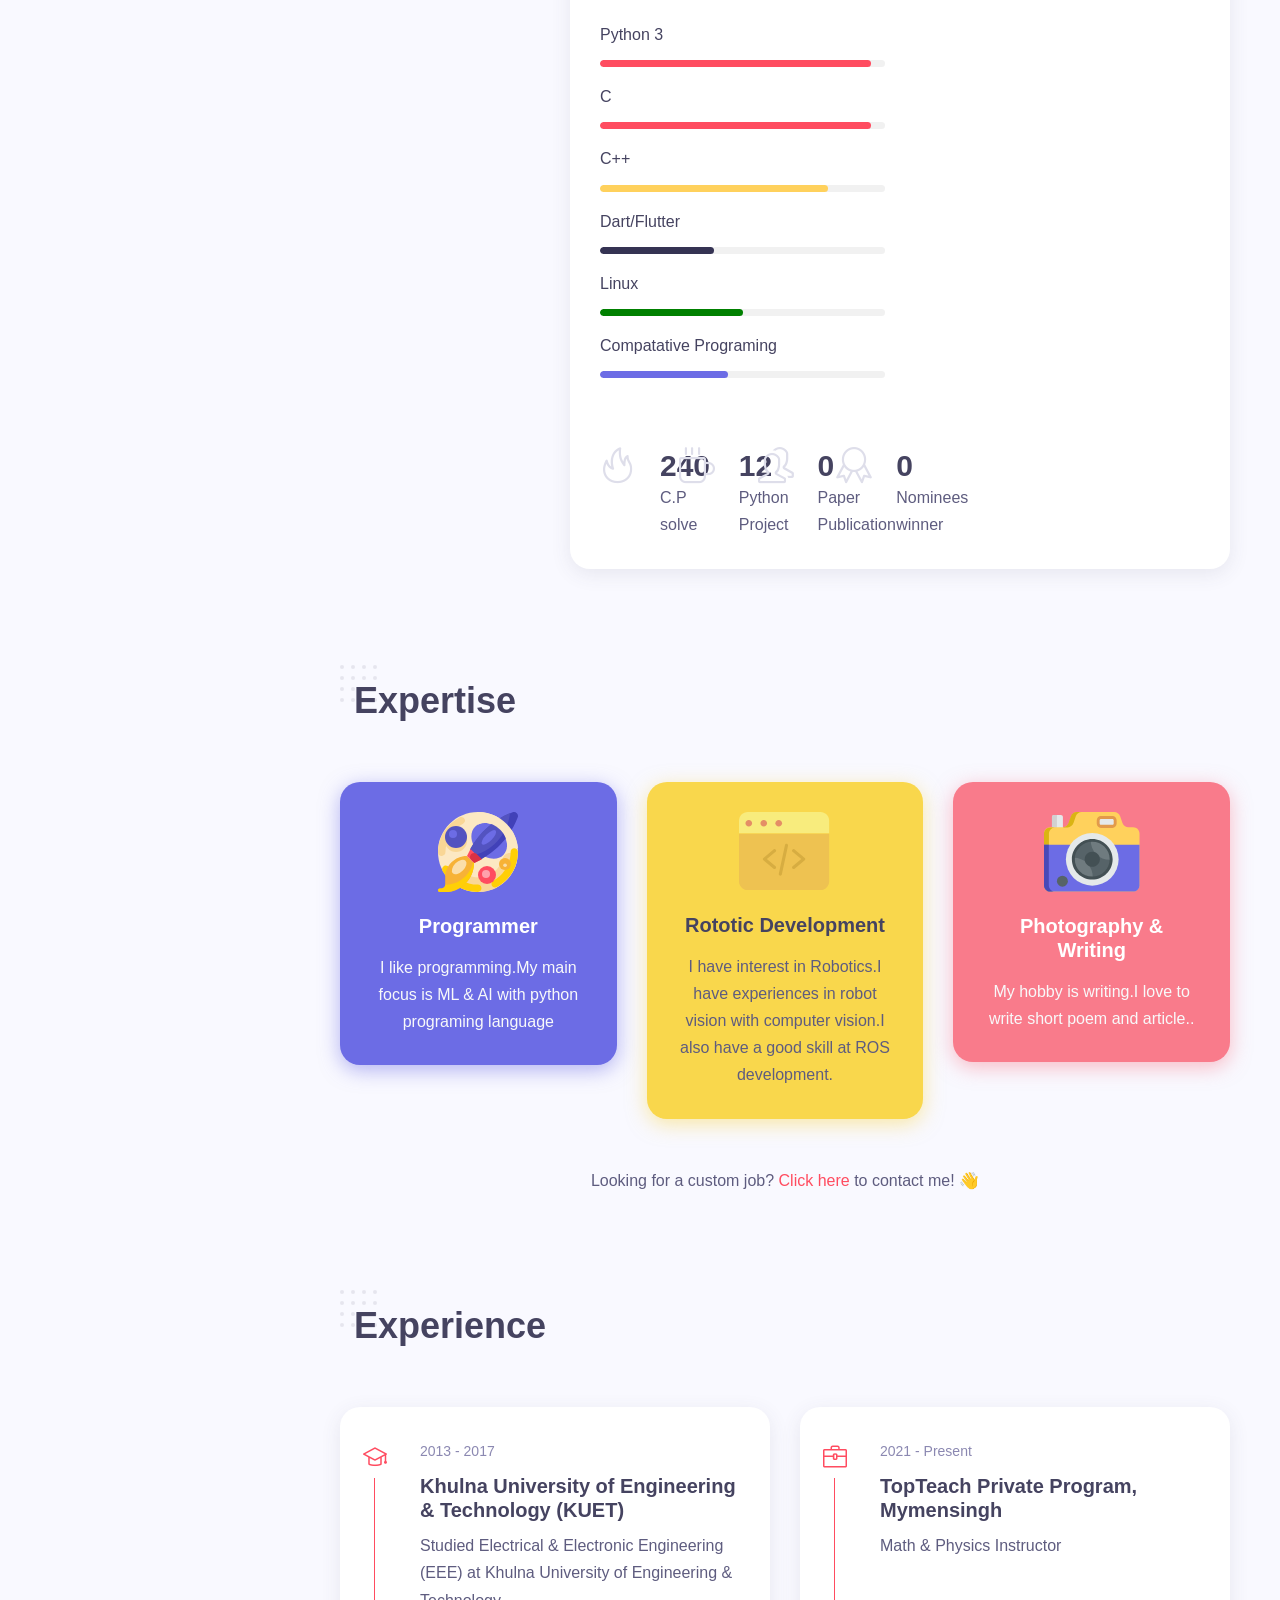
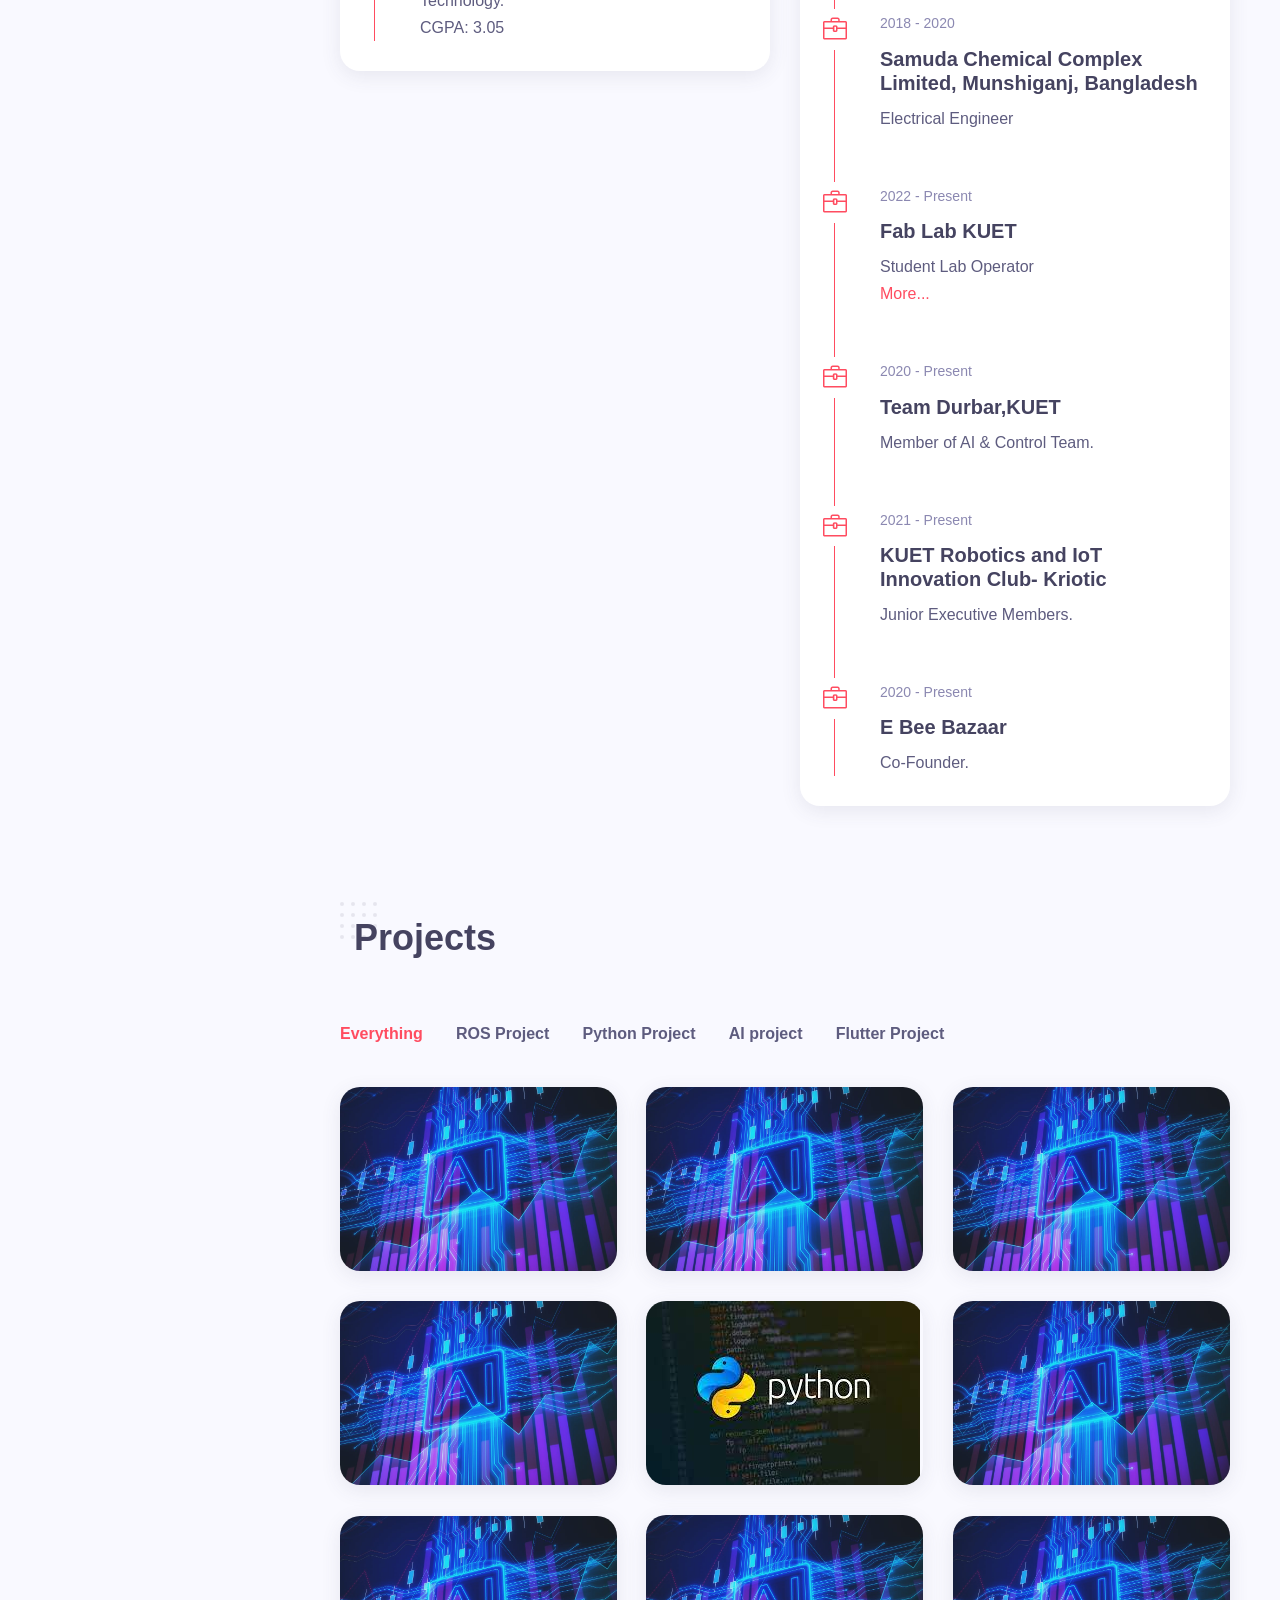
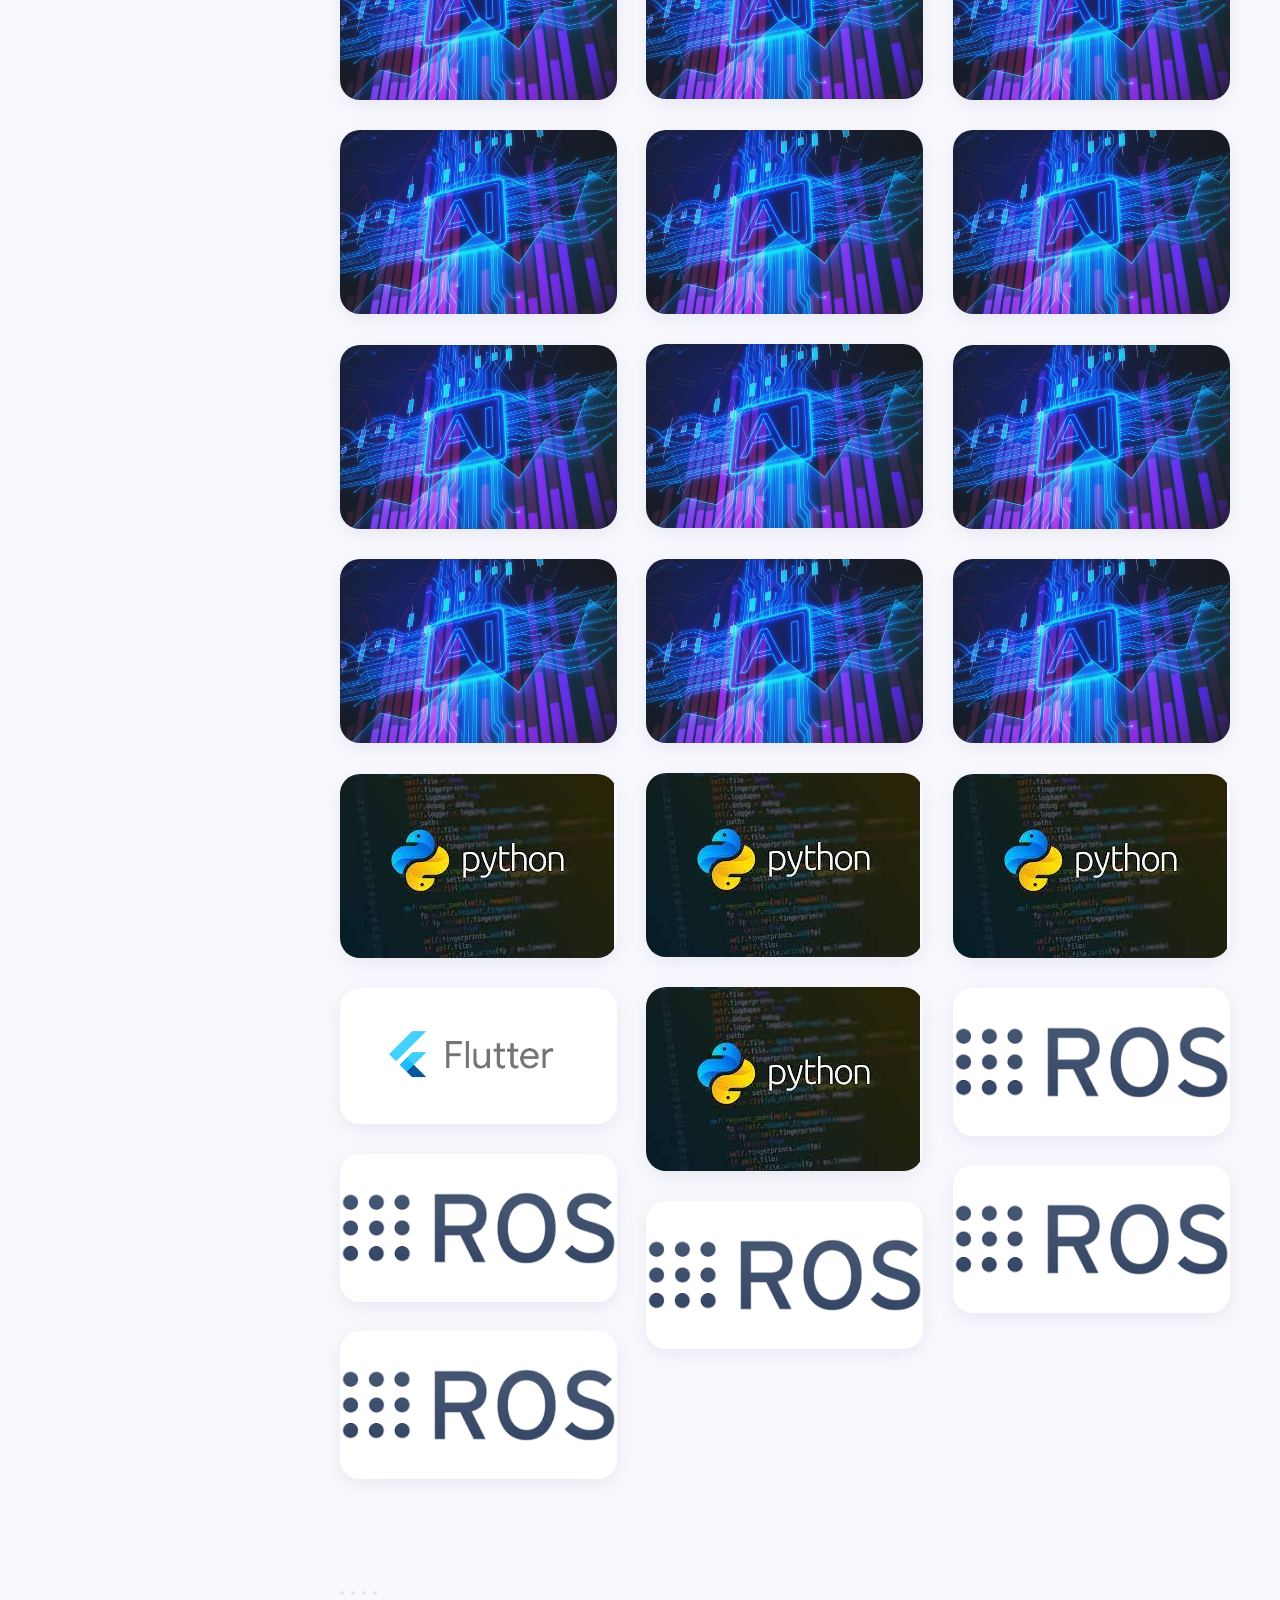
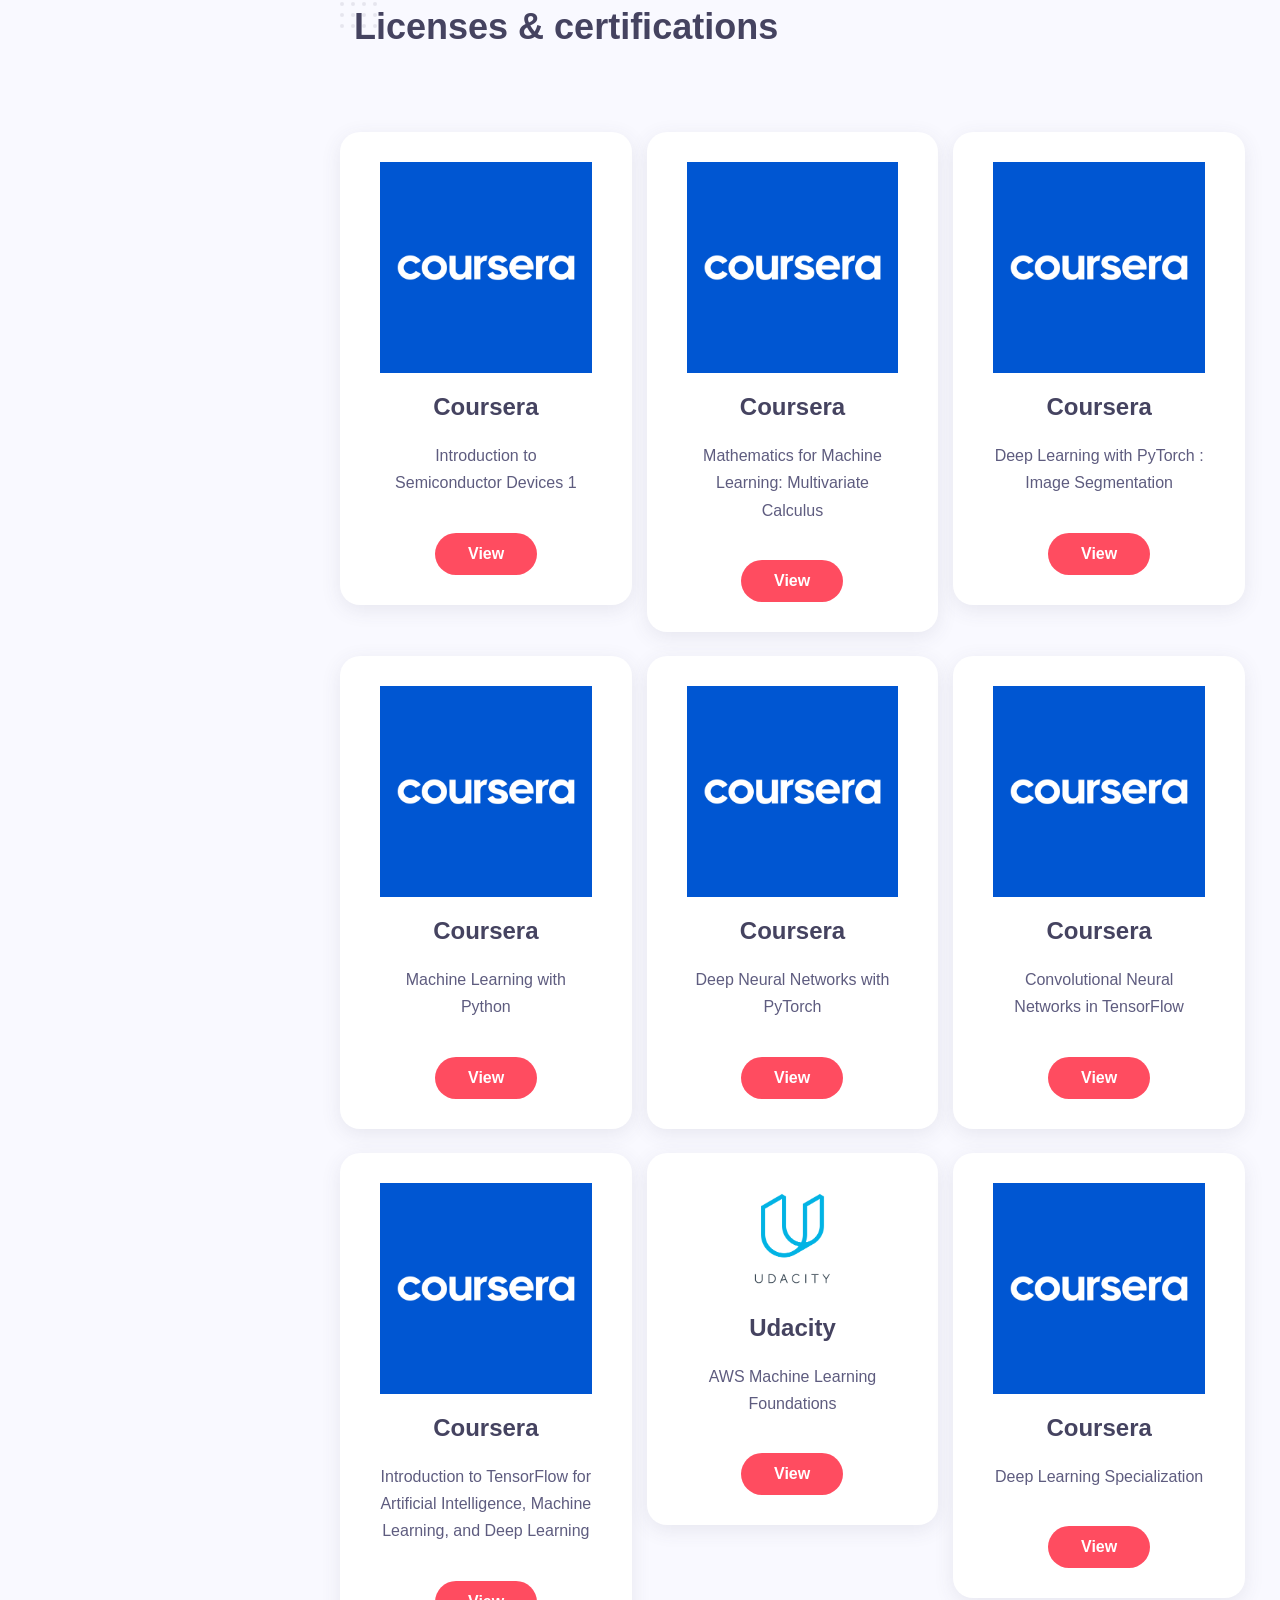
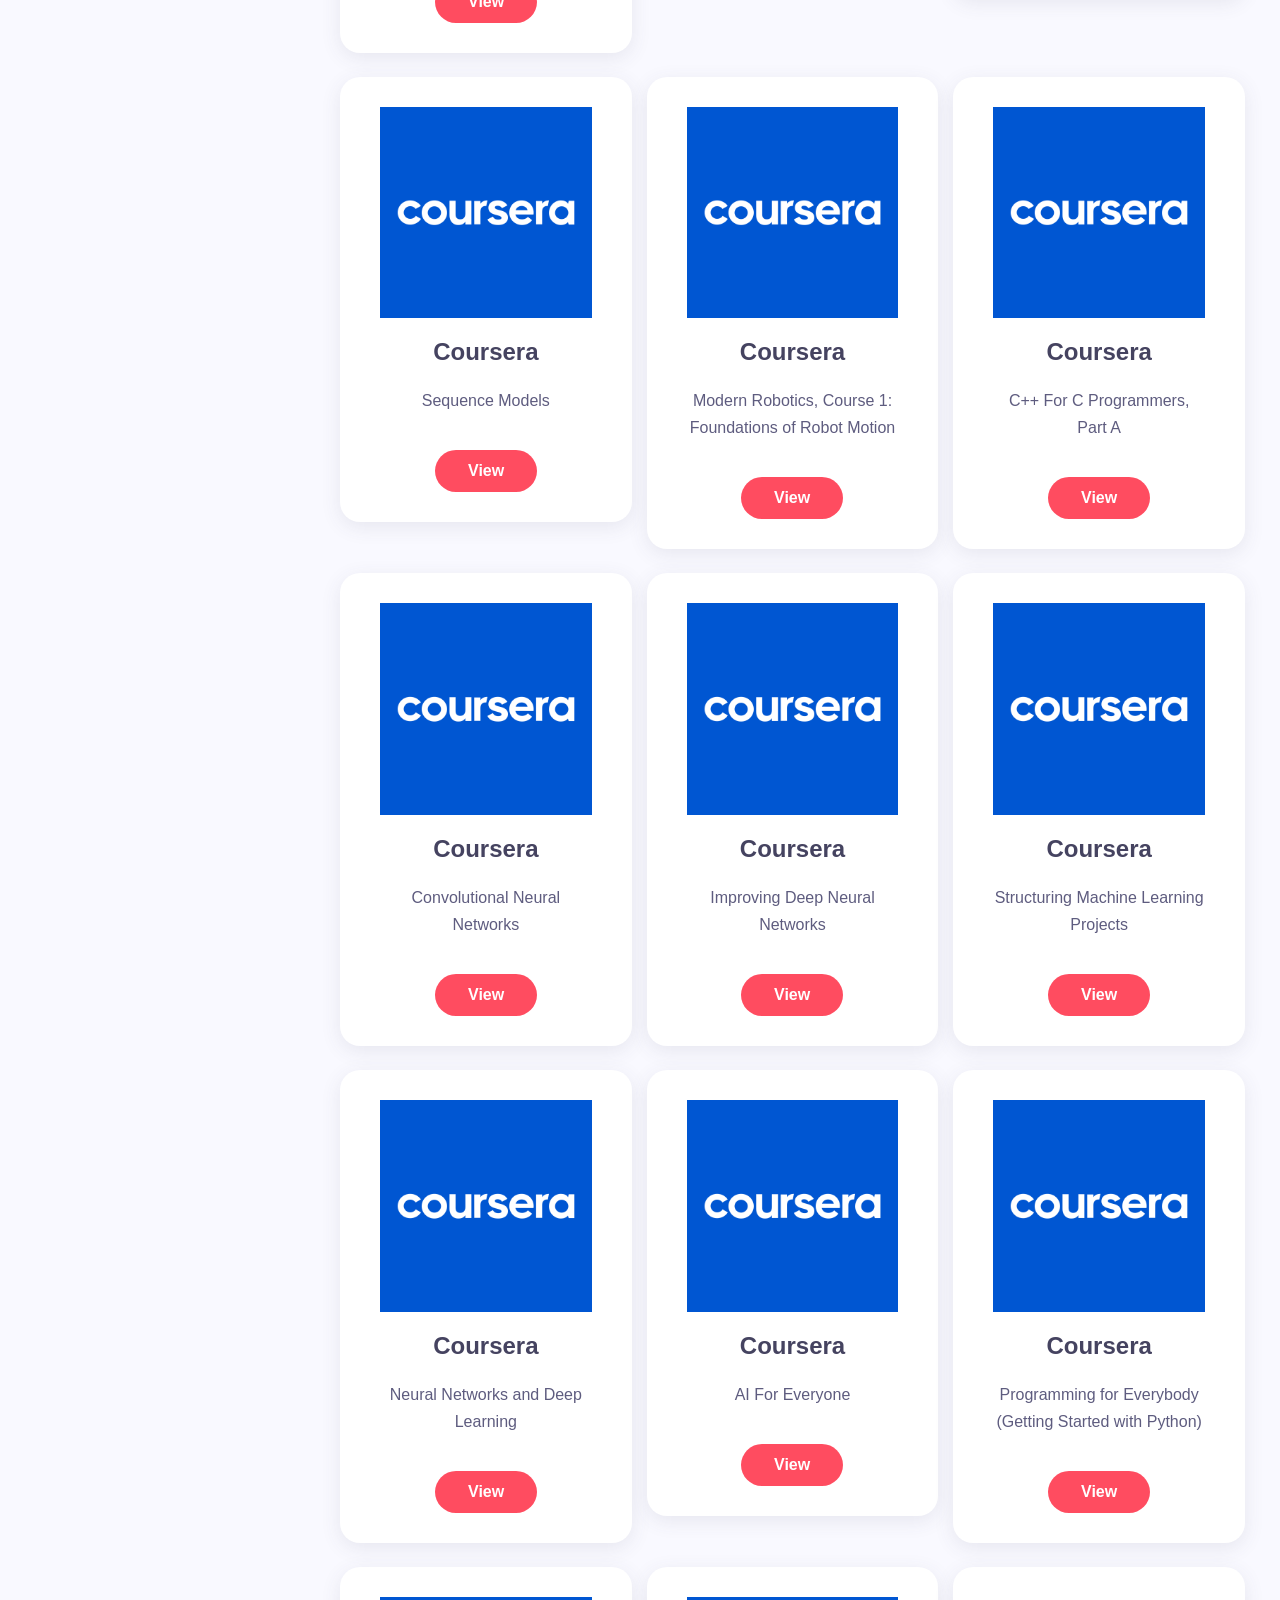
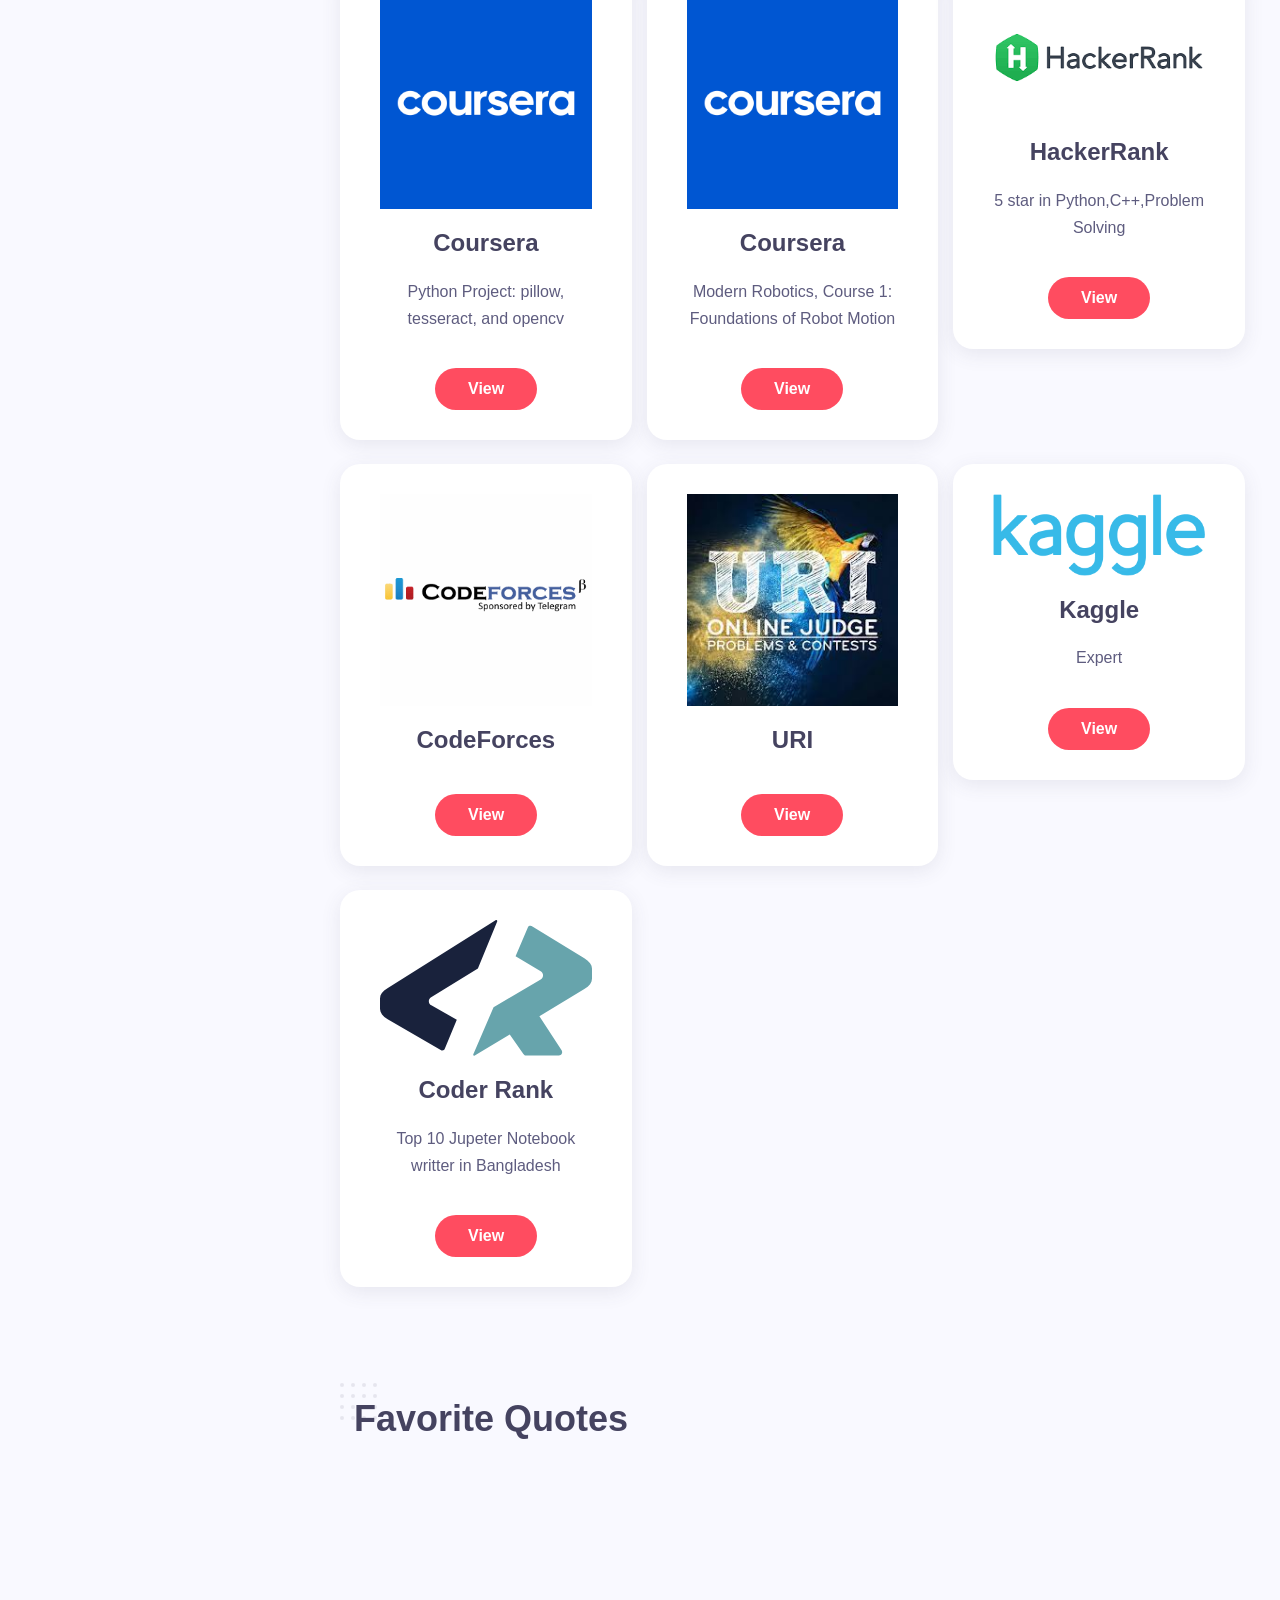
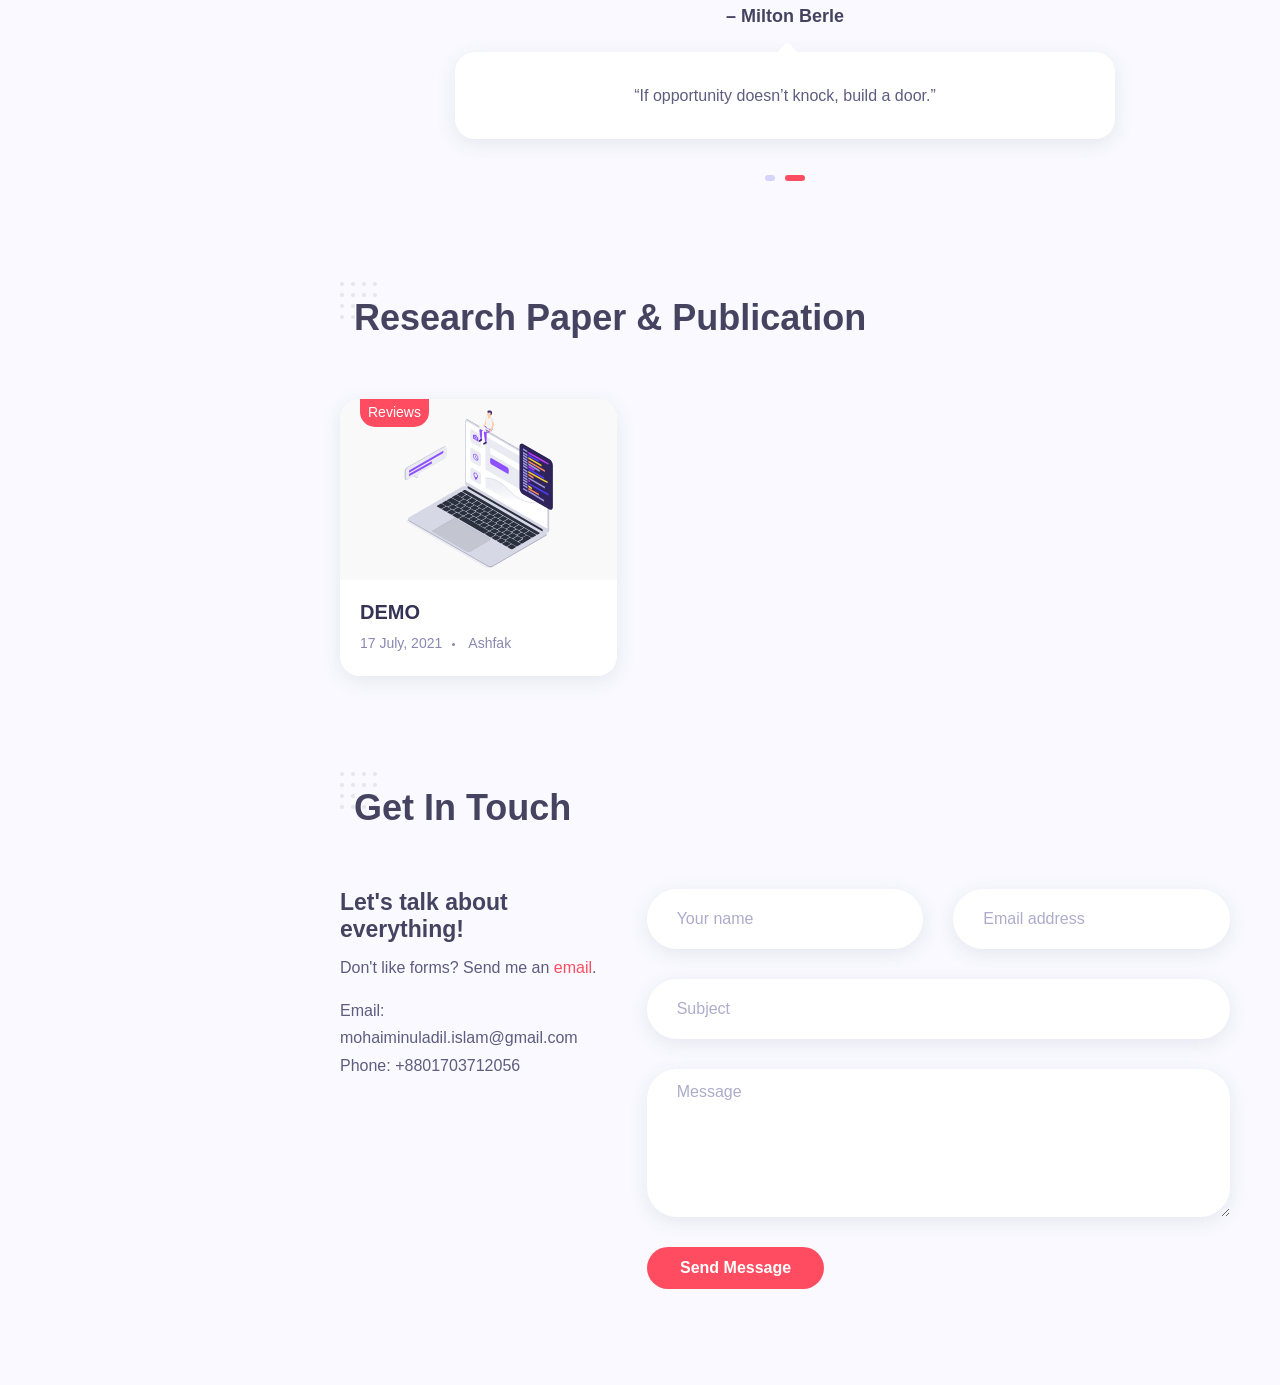
==== commit 6526010f: "u" ====
--- a/index.html
+++ b/index.html
@@ -275,9 +275,7 @@
 									<div class="mt-3">
 										<a href="https://drive.google.com/file/d/1tDrR6EP5IIOrDOxbD037Hi5mh2gFNavp/view"
 											class="btn btn-default">Download CV</a>
-									</div>
-									
-									<br>
+									</div><br>
 
 
 											<p> <!-- skill item -->
